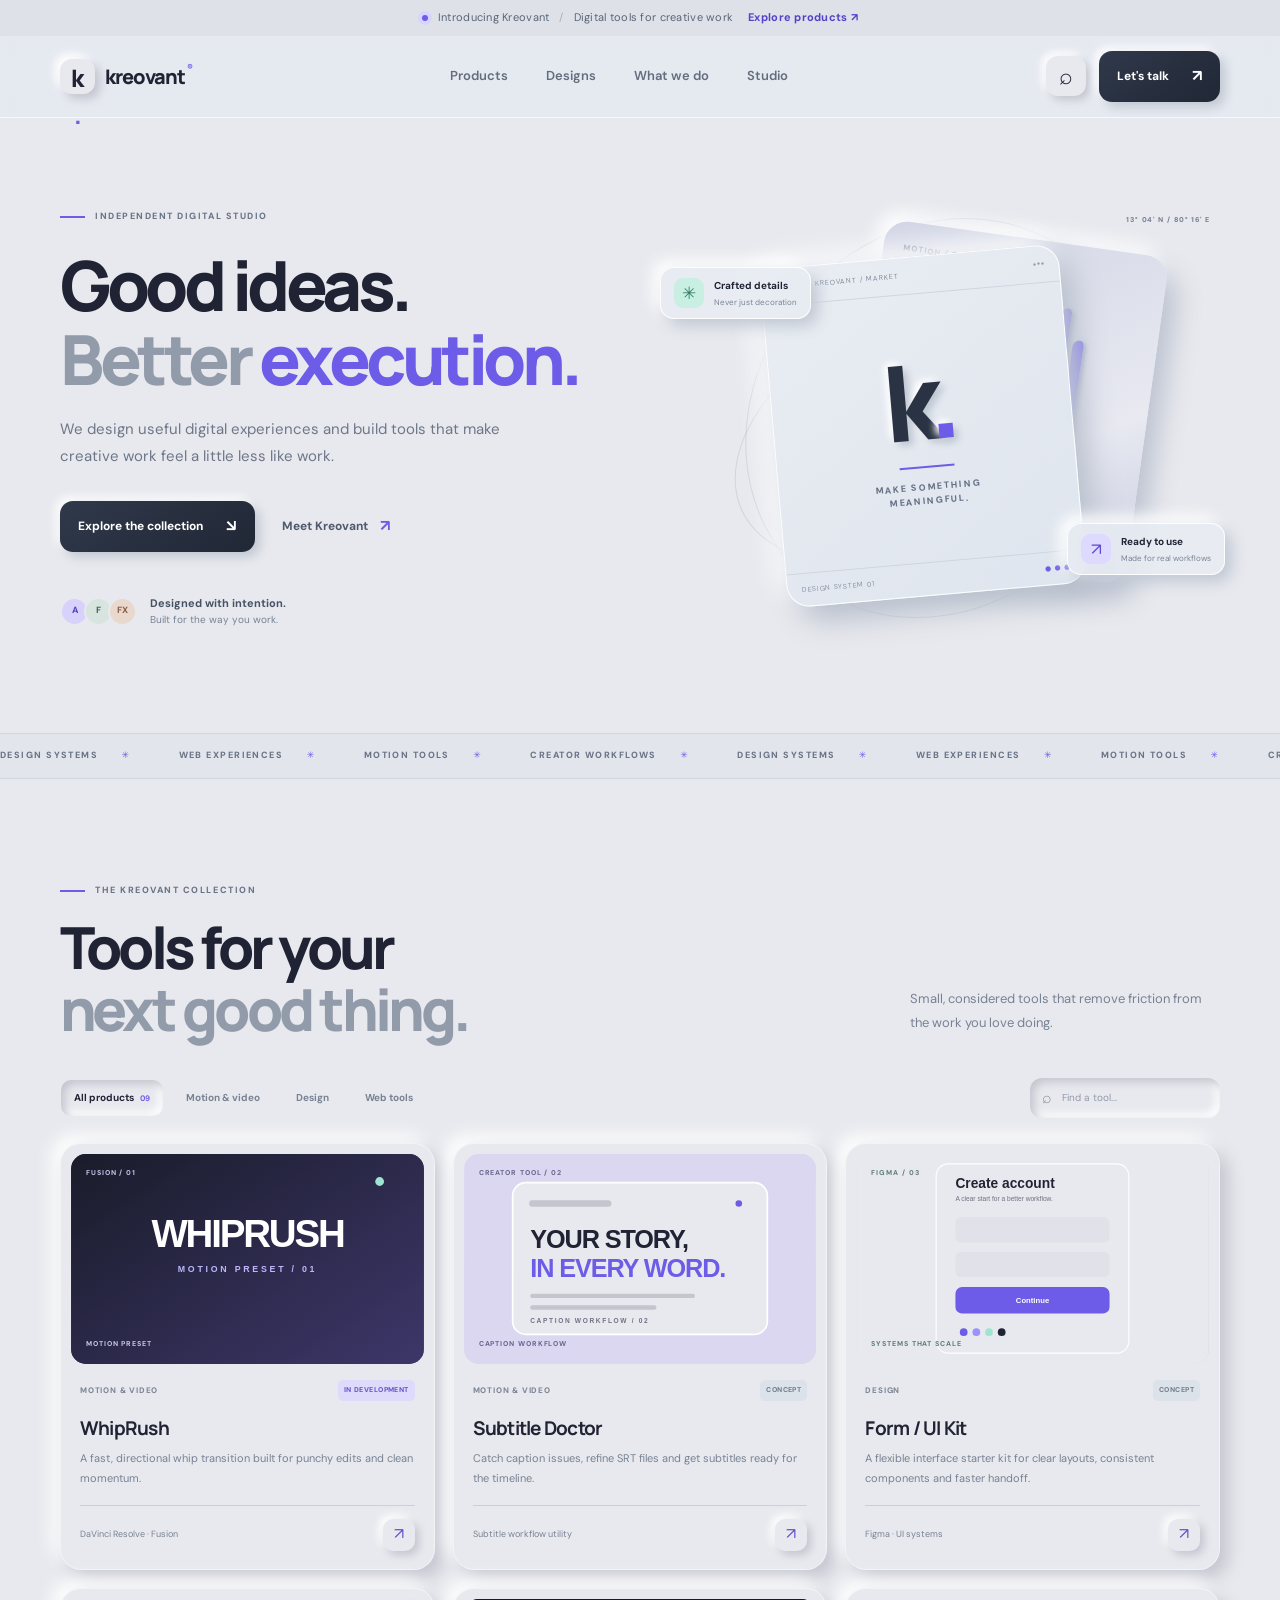
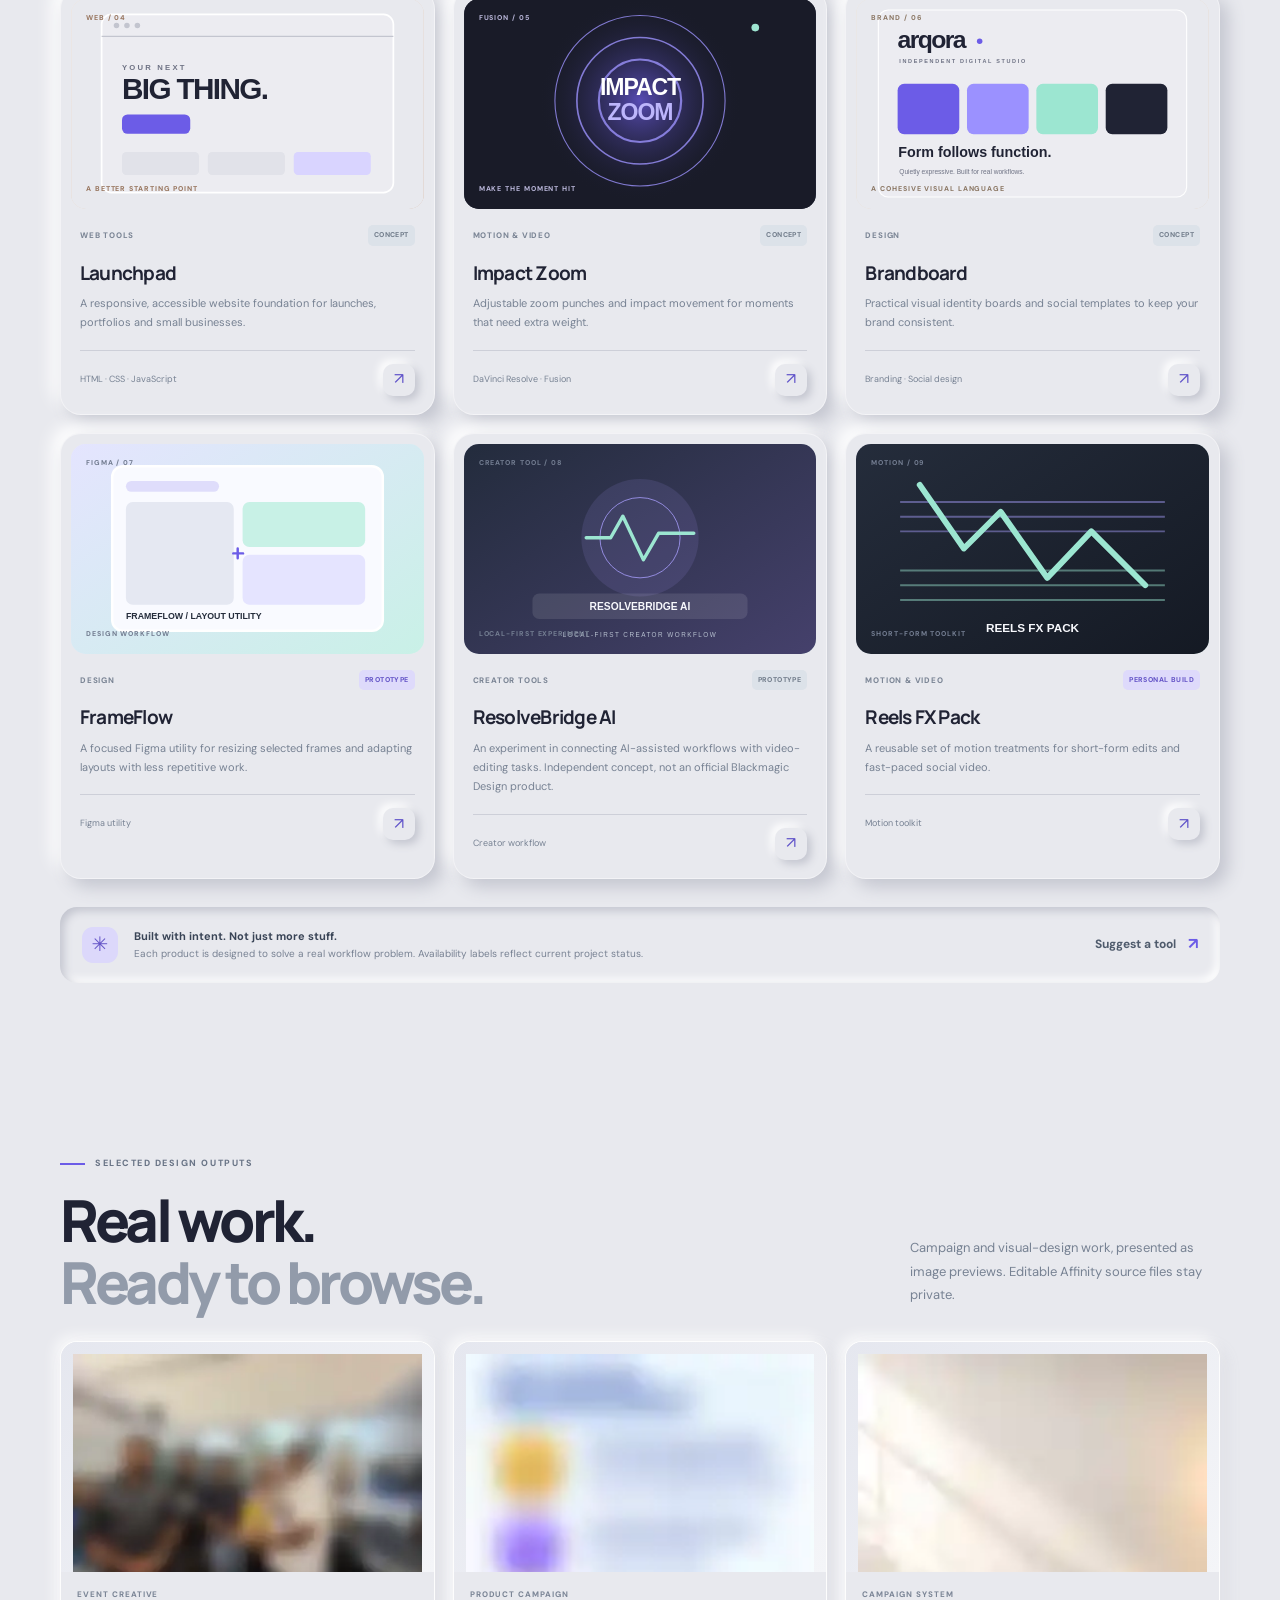
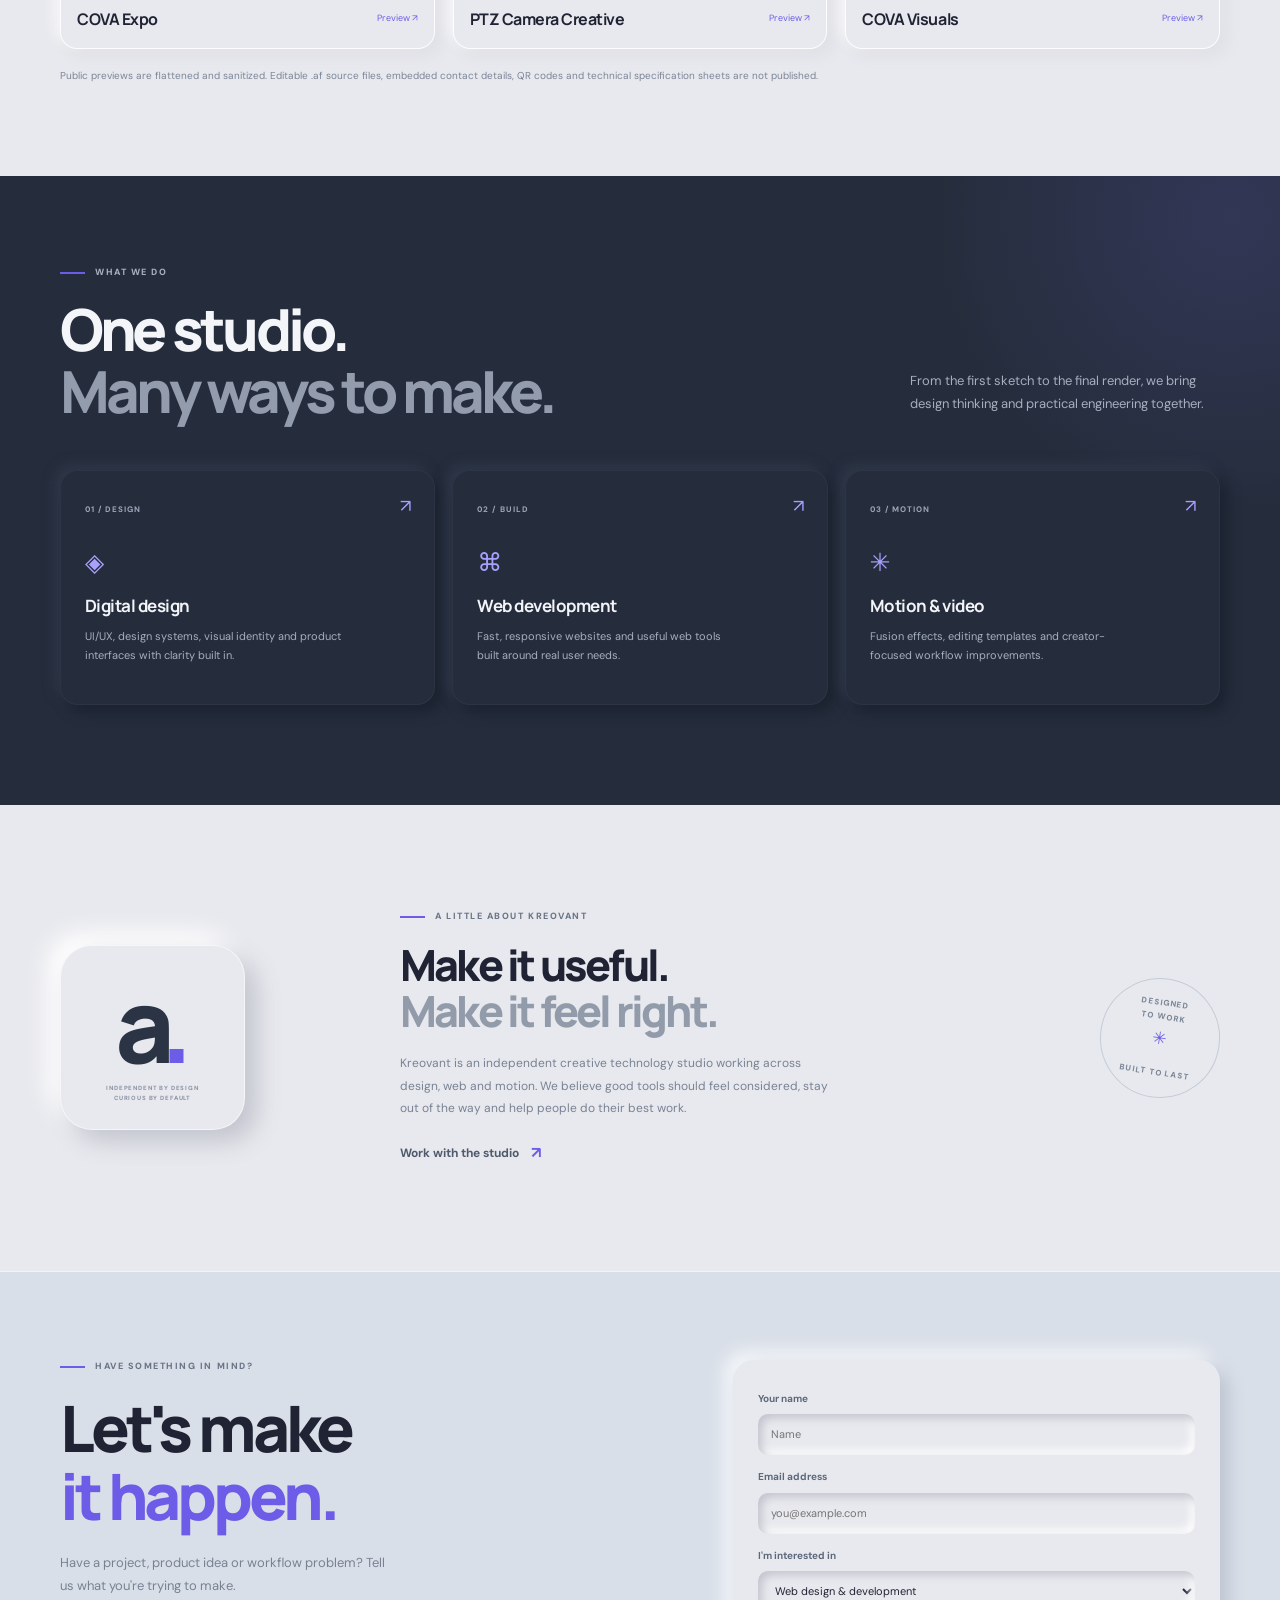
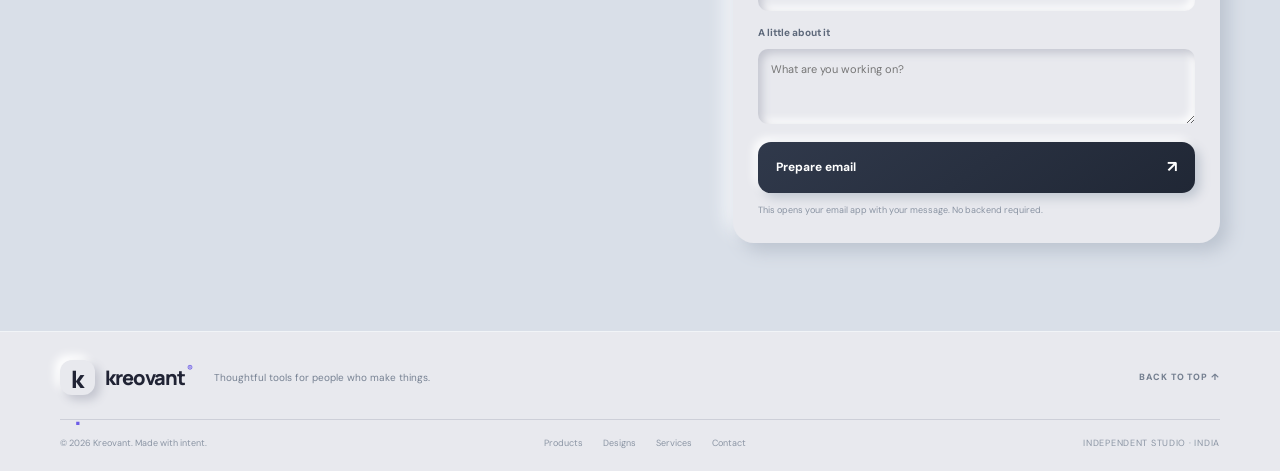
==== index.html @ e19a021f "Rebrand storefront as Kreovant" ====
<!doctype html>
<html lang="en-IN">
<head>
<meta charset="utf-8"><meta name="viewport" content="width=device-width, initial-scale=1, viewport-fit=cover">
<title>Kreovant | Digital products for creative work</title>
<meta name="description" content="Thoughtful digital products for creators and teams. Discover DaVinci Resolve effects, motion templates, UI kits and web tools from Kreovant.">
<meta name="theme-color" content="#e8e9ee">
<meta property="og:title" content="Kreovant | Digital products for creative work">
<meta property="og:description" content="Tools for better workflows. Effects, interfaces and digital experiences.">
<meta name="author" content="Kreovant">
<meta name="application-name" content="Kreovant">
<meta name="keywords" content="Kreovant, digital studio, UI design, Figma, web development, DaVinci Resolve, Fusion effects, motion design, digital products">
<meta name="robots" content="index,follow,max-image-preview:large">
<meta name="color-scheme" content="light">
<meta property="og:type" content="website">
<meta property="og:site_name" content="Kreovant">
<meta property="og:locale" content="en_IN">
<meta property="og:image" content="assets/brand/arqora-social-card.svg">
<meta property="og:image:alt" content="Kreovant, independent design and digital tools">
<meta name="twitter:card" content="summary_large_image">
<meta name="twitter:title" content="Kreovant | Digital products for creative work">
<meta name="twitter:description" content="UI systems, web experiences and motion tools built for creative workflows.">
<meta name="twitter:image" content="assets/brand/arqora-social-card.svg">
<link rel="icon" type="image/svg+xml" href="assets/brand/arqora-mark.svg">
<link rel="apple-touch-icon" href="assets/brand/arqora-mark.svg">
<link rel="preconnect" href="https://fonts.googleapis.com">
<link rel="preconnect" href="https://fonts.gstatic.com" crossorigin>
<link href="https://fonts.googleapis.com/css2?family=DM+Sans:wght@400;500;600;700&family=Manrope:wght@400;500;600;700;800&display=swap" rel="stylesheet">
<link rel="stylesheet" href="css/style.css">
<link rel="stylesheet" href="assets/brand/tokens.css">
</head>
<body id="top">
<a class="skip-link" href="#main-content">Skip to content</a>
<div class="announcement"><span class="announcement-dot"></span> Introducing Kreovant <span class="announcement-sep">/</span> Digital tools for creative work <a href="#products">Explore products <span aria-hidden="true">↗</span></a></div>
<header class="site-header">
  <a class="brand" href="#" aria-label="Kreovant home"><span class="brand-mark">k<span>.</span></span><span class="brand-name">kreovant<span>®</span></span></a>
  <nav class="desktop-nav" id="primaryNav" aria-label="Main navigation"><a href="#products">Products</a><a href="#design-work">Designs</a><a href="#services">What we do</a><a href="#studio">Studio</a></nav>
  <div class="header-actions"><button class="icon-btn search-toggle" aria-label="Search products" id="searchToggle">⌕</button><a class="button button-dark header-cta" href="#contact">Let's talk <span>↗</span></a><button class="menu-toggle icon-btn" id="menuToggle" aria-label="Toggle navigation" aria-controls="primaryNav" aria-expanded="false">☰</button></div>
</header>
<main id="main-content" tabindex="-1">
<section class="hero wrap">
  <div class="hero-copy">
    <div class="eyebrow"><span class="eyebrow-line"></span> INDEPENDENT DIGITAL STUDIO</div>
    <h1>Good ideas.<br><span class="headline-muted">Better</span> <span class="headline-accent">execution.</span></h1>
    <p class="hero-description">We design useful digital experiences and build tools that make creative work feel a little less like work.</p>
    <div class="hero-actions"><a class="button button-dark" href="#products">Explore the collection <span>↘</span></a><a class="text-link" href="#studio">Meet Kreovant <span>↗</span></a></div>
    <div class="hero-proof"><div class="avatar-stack"><span>A</span><span>F</span><span>FX</span></div><p><strong>Designed with intention.</strong><br><span>Built for the way you work.</span></p></div>
  </div>
  <div class="hero-art" aria-label="Abstract Kreovant product showcase">
    <div class="art-orbit orbit-one"></div><div class="art-orbit orbit-two"></div>
    <div class="art-card art-card-back"><span class="mini-label">MOTION / 001</span><div class="art-wave"><i></i><i></i><i></i><i></i><i></i><i></i><i></i><i></i><i></i></div><span class="art-card-foot">MOVE WITH PURPOSE <b>↗</b></span></div>
    <div class="art-card art-card-front"><div class="art-top"><span class="app-dot"></span><span class="app-dot"></span><span class="app-dot"></span><span class="art-window-label">KREOVANT / MARKET</span><span class="art-window-menu">•••</span></div><div class="art-center"><div class="arqora-symbol">k<span>.</span></div><div class="art-center-line"></div><span>MAKE SOMETHING<br>MEANINGFUL.</span></div><div class="art-bottom"><span>DESIGN SYSTEM 01</span><span>● ● ●</span></div></div>
    <div class="floating-chip chip-one"><span class="chip-icon">✳</span><span><b>Crafted details</b><small>Never just decoration</small></span></div>
    <div class="floating-chip chip-two"><span class="chip-icon purple">↗</span><span><b>Ready to use</b><small>Made for real workflows</small></span></div>
    <span class="art-coordinate">13° 04' N / 80° 16' E</span>
  </div>
</section>
<section class="ticker" aria-label="Studio capabilities"><div class="ticker-track"><span>DESIGN SYSTEMS <b>✳</b></span><span>WEB EXPERIENCES <b>✳</b></span><span>MOTION TOOLS <b>✳</b></span><span>CREATOR WORKFLOWS <b>✳</b></span><span>DESIGN SYSTEMS <b>✳</b></span><span>WEB EXPERIENCES <b>✳</b></span><span>MOTION TOOLS <b>✳</b></span><span>CREATOR WORKFLOWS <b>✳</b></span></div></section>
<section class="section wrap" id="products">
  <div class="section-heading"><div><div class="eyebrow"><span class="eyebrow-line"></span> THE KREOVANT COLLECTION</div><h2>Tools for your<br><span class="headline-muted">next good thing.</span></h2></div><p>Small, considered tools that remove friction from the work you love doing.</p></div>
  <div class="product-toolbar"><div class="filter-list" role="group" aria-label="Filter products"><button class="filter-pill active" data-filter="all">All products <span>09</span></button><button class="filter-pill" data-filter="motion">Motion & video</button><button class="filter-pill" data-filter="design">Design</button><button class="filter-pill" data-filter="web">Web tools</button></div><label class="product-search"><span>⌕</span><input id="productSearch" type="search" placeholder="Find a tool..." aria-label="Search products"></label></div>
  <div class="product-grid" id="productGrid">
    <article class="product-card" data-category="motion" data-search="whiprush fusion davinci resolve transition motion"><div class="product-visual visual-whip"><img class="product-artwork" src="assets/products/whiprush.svg" alt="" loading="lazy" decoding="async"><span class="visual-tag">FUSION / 01</span><span class="visual-foot">MOTION PRESET</span></div><div class="product-info"><div class="product-meta"><span class="product-category">MOTION & VIDEO</span><span class="status status-soon">IN DEVELOPMENT</span></div><h3>WhipRush</h3><p>A fast, directional whip transition built for punchy edits and clean momentum.</p><div class="product-bottom"><span class="product-type">DaVinci Resolve · Fusion</span><a href="#contact" class="round-arrow" aria-label="Ask about WhipRush">↗</a></div></div></article>
    <article class="product-card" data-category="motion" data-search="subtitle doctor captions subtitle quality control srt"><div class="product-visual visual-subtitle"><img class="product-artwork" src="assets/products/subtitle-doctor.svg" alt="" loading="lazy" decoding="async"><span class="visual-tag">CREATOR TOOL / 02</span><span class="visual-foot">CAPTION WORKFLOW</span></div><div class="product-info"><div class="product-meta"><span class="product-category">MOTION & VIDEO</span><span class="status status-concept">CONCEPT</span></div><h3>Subtitle Doctor</h3><p>Catch caption issues, refine SRT files and get subtitles ready for the timeline.</p><div class="product-bottom"><span class="product-type">Subtitle workflow utility</span><a href="#contact" class="round-arrow" aria-label="Ask about Subtitle Doctor">↗</a></div></div></article>
    <article class="product-card" data-category="design" data-search="form ui kit figma design system components"><div class="product-visual visual-form"><img class="product-artwork" src="assets/products/form-ui-kit.svg" alt="" loading="lazy" decoding="async"><span class="visual-tag">FIGMA / 03</span><span class="visual-foot">SYSTEMS THAT SCALE</span></div><div class="product-info"><div class="product-meta"><span class="product-category">DESIGN</span><span class="status status-concept">CONCEPT</span></div><h3>Form / UI Kit</h3><p>A flexible interface starter kit for clear layouts, consistent components and faster handoff.</p><div class="product-bottom"><span class="product-type">Figma · UI systems</span><a href="#contact" class="round-arrow" aria-label="Ask about Form UI Kit">↗</a></div></div></article>
    <article class="product-card" data-category="web" data-search="launchpad web starter responsive website landing page"><div class="product-visual visual-web"><img class="product-artwork" src="assets/products/launchpad.svg" alt="" loading="lazy" decoding="async"><span class="visual-tag">WEB / 04</span><span class="visual-foot">A BETTER STARTING POINT</span></div><div class="product-info"><div class="product-meta"><span class="product-category">WEB TOOLS</span><span class="status status-concept">CONCEPT</span></div><h3>Launchpad</h3><p>A responsive, accessible website foundation for launches, portfolios and small businesses.</p><div class="product-bottom"><span class="product-type">HTML · CSS · JavaScript</span><a href="#contact" class="round-arrow" aria-label="Ask about Launchpad">↗</a></div></div></article>
    <article class="product-card" data-category="motion" data-search="impact zoom resolve fusion zoom blur motion graphics"><div class="product-visual visual-impact"><img class="product-artwork" src="assets/products/impact-zoom.svg" alt="" loading="lazy" decoding="async"><span class="visual-tag">FUSION / 05</span><span class="visual-foot">MAKE THE MOMENT HIT</span></div><div class="product-info"><div class="product-meta"><span class="product-category">MOTION & VIDEO</span><span class="status status-concept">CONCEPT</span></div><h3>Impact Zoom</h3><p>Adjustable zoom punches and impact movement for moments that need extra weight.</p><div class="product-bottom"><span class="product-type">DaVinci Resolve · Fusion</span><a href="#contact" class="round-arrow" aria-label="Ask about Impact Zoom">↗</a></div></div></article>
    <article class="product-card" data-category="design" data-search="brandboard branding social media templates graphic design"><div class="product-visual visual-brand"><img class="product-artwork" src="assets/products/brandboard.svg" alt="" loading="lazy" decoding="async"><span class="visual-tag">BRAND / 06</span><span class="visual-foot">A COHESIVE VISUAL LANGUAGE</span></div><div class="product-info"><div class="product-meta"><span class="product-category">DESIGN</span><span class="status status-concept">CONCEPT</span></div><h3>Brandboard</h3><p>Practical visual identity boards and social templates to keep your brand consistent.</p><div class="product-bottom"><span class="product-type">Branding · Social design</span><a href="#contact" class="round-arrow" aria-label="Ask about Brandboard">↗</a></div></div></article>
    <article class="product-card" data-category="design" data-search="frameflow figma frame resizing design workflow"><div class="product-visual visual-frameflow"><img class="product-artwork" src="assets/products/frameflow.svg" alt="" loading="lazy" decoding="async"><span class="visual-tag">FIGMA / 07</span><span class="visual-foot">DESIGN WORKFLOW</span></div><div class="product-info"><div class="product-meta"><span class="product-category">DESIGN</span><span class="status status-soon">PROTOTYPE</span></div><h3>FrameFlow</h3><p>A focused Figma utility for resizing selected frames and adapting layouts with less repetitive work.</p><div class="product-bottom"><span class="product-type">Figma utility</span><a href="#contact" class="round-arrow" aria-label="Ask about FrameFlow">↗</a></div></div></article>
    <article class="product-card" data-category="motion" data-search="resolvebridge ai local first davinci resolve creator workflow"><div class="product-visual visual-bridge"><img class="product-artwork" src="assets/products/resolvebridge-ai.svg" alt="" loading="lazy" decoding="async"><span class="visual-tag">CREATOR TOOL / 08</span><span class="visual-foot">LOCAL-FIRST EXPERIMENT</span></div><div class="product-info"><div class="product-meta"><span class="product-category">CREATOR TOOLS</span><span class="status status-concept">PROTOTYPE</span></div><h3>ResolveBridge AI</h3><p>An experiment in connecting AI-assisted workflows with video-editing tasks. Independent concept, not an official Blackmagic Design product.</p><div class="product-bottom"><span class="product-type">Creator workflow</span><a href="#contact" class="round-arrow" aria-label="Ask about ResolveBridge AI">↗</a></div></div></article>
    <article class="product-card" data-category="motion" data-search="reels fx pack short form motion treatments video effects"><div class="product-visual visual-reels"><img class="product-artwork" src="assets/products/reels-fx-pack.svg" alt="" loading="lazy" decoding="async"><span class="visual-tag">MOTION / 09</span><span class="visual-foot">SHORT-FORM TOOLKIT</span></div><div class="product-info"><div class="product-meta"><span class="product-category">MOTION & VIDEO</span><span class="status status-soon">PERSONAL BUILD</span></div><h3>Reels FX Pack</h3><p>A reusable set of motion treatments for short-form edits and fast-paced social video.</p><div class="product-bottom"><span class="product-type">Motion toolkit</span><a href="#contact" class="round-arrow" aria-label="Ask about Reels FX Pack">↗</a></div></div></article>
  </div>
  <div class="empty-state" id="emptyState" hidden><span>⌕</span><h3>No matching tools</h3><p>Try another search or choose a different category.</p><button class="button button-soft" id="resetFilters">Reset filters</button></div>
  <div class="collection-note"><span class="note-icon">✳</span><p><strong>Built with intent. Not just more stuff.</strong><br>Each product is designed to solve a real workflow problem. Availability labels reflect current project status.</p><a href="#contact" class="text-link">Suggest a tool <span>↗</span></a></div>
</section>
<section class="section design-market wrap" id="design-work">
  <div class="section-heading"><div><div class="eyebrow"><span class="eyebrow-line"></span> SELECTED DESIGN OUTPUTS</div><h2>Real work.<br><span class="headline-muted">Ready to browse.</span></h2></div><p>Campaign and visual-design work, presented as image previews. Editable Affinity source files stay private.</p></div>
  <div class="design-grid">
    <a class="design-card" href="assets/designs/cova-expo.webp" target="_blank" rel="noopener"><div class="design-image"><img src="assets/designs/cova-expo.webp" alt="Sanitized COVA Expo design preview" loading="lazy"></div><div class="design-meta"><span>EVENT CREATIVE</span><b>COVA Expo</b><small>Preview ↗</small></div></a>
    <a class="design-card" href="assets/designs/ptz-camera.webp" target="_blank" rel="noopener"><div class="design-image"><img src="assets/designs/ptz-camera.webp" alt="Sanitized PTZ camera campaign design preview" loading="lazy"></div><div class="design-meta"><span>PRODUCT CAMPAIGN</span><b>PTZ Camera Creative</b><small>Preview ↗</small></div></a>
    <a class="design-card" href="assets/designs/cova-campaign.webp" target="_blank" rel="noopener"><div class="design-image"><img src="assets/designs/cova-campaign.webp" alt="Sanitized COVA campaign design preview" loading="lazy"></div><div class="design-meta"><span>CAMPAIGN SYSTEM</span><b>COVA Visuals</b><small>Preview ↗</small></div></a>
  </div>
  <p class="privacy-note">Public previews are flattened and sanitized. Editable .af source files, embedded contact details, QR codes and technical specification sheets are not published.</p>
</section>
<section class="services-band" id="services"><div class="wrap services-inner"><div class="section-heading light-heading"><div><div class="eyebrow"><span class="eyebrow-line"></span> WHAT WE DO</div><h2>One studio.<br><span>Many ways to make.</span></h2></div><p>From the first sketch to the final render, we bring design thinking and practical engineering together.</p></div><div class="service-grid"><article class="service-card"><span class="service-number">01 / DESIGN</span><div class="service-icon">◈</div><h3>Digital design</h3><p>UI/UX, design systems, visual identity and product interfaces with clarity built in.</p><span class="service-arrow">↗</span></article><article class="service-card"><span class="service-number">02 / BUILD</span><div class="service-icon">⌘</div><h3>Web development</h3><p>Fast, responsive websites and useful web tools built around real user needs.</p><span class="service-arrow">↗</span></article><article class="service-card"><span class="service-number">03 / MOTION</span><div class="service-icon">✳</div><h3>Motion & video</h3><p>Fusion effects, editing templates and creator-focused workflow improvements.</p><span class="service-arrow">↗</span></article></div></div></section>
<section class="studio-section wrap" id="studio"><div class="studio-mark"><span>a<span>.</span></span><div class="studio-mark-caption">INDEPENDENT BY DESIGN<br>CURIOUS BY DEFAULT</div></div><div class="studio-copy"><div class="eyebrow"><span class="eyebrow-line"></span> A LITTLE ABOUT KREOVANT</div><h2>Make it useful.<br><span class="headline-muted">Make it feel right.</span></h2><p>Kreovant is an independent creative technology studio working across design, web and motion. We believe good tools should feel considered, stay out of the way and help people do their best work.</p><a class="text-link" href="#contact">Work with the studio <span>↗</span></a></div><div class="studio-stamp">DESIGNED<br>TO WORK <span>✳</span><br>BUILT TO LAST</div></section>
<section class="contact-section" id="contact"><div class="wrap contact-inner"><div><div class="eyebrow"><span class="eyebrow-line"></span> HAVE SOMETHING IN MIND?</div><h2>Let's make<br><span>it happen.</span></h2><p>Have a project, product idea or workflow problem? Tell us what you're trying to make.</p></div><form class="contact-form" id="contactForm"><label for="contactName">Your name</label><input id="contactName" name="name" required placeholder="Name"><label for="contactEmail">Email address</label><input id="contactEmail" name="email" type="email" required placeholder="you@example.com"><label for="contactType">I'm interested in</label><select id="contactType" name="interest"><option>Web design & development</option><option>Figma / UI design</option><option>DaVinci Resolve effects</option><option>Digital products</option><option>Something else</option></select><label for="contactMessage">A little about it</label><textarea id="contactMessage" name="message" rows="3" placeholder="What are you working on?"></textarea><button class="button button-dark form-submit" type="submit">Prepare email <span>↗</span></button><p class="form-note" id="formNote">This opens your email app with your message. No backend required.</p></form></div></section>
</main>
<footer class="site-footer"><div class="wrap footer-top"><a class="brand" href="#"><span class="brand-mark">k<span>.</span></span><span class="brand-name">kreovant<span>®</span></span></a><p>Thoughtful tools for people who make things.</p><a href="#top" class="back-top">BACK TO TOP ↑</a></div><div class="wrap footer-bottom"><span>© <span id="year"></span> Kreovant. Made with intent.</span><div><a href="#products">Products</a><a href="#design-work">Designs</a><a href="#services">Services</a><a href="#contact">Contact</a></div><span class="footer-location">INDEPENDENT STUDIO · INDIA</span></div></footer>
<div class="search-overlay" id="searchOverlay" role="dialog" aria-modal="true" aria-labelledby="overlaySearchTitle" hidden><div class="search-panel"><button id="closeSearch" class="icon-btn close-search" aria-label="Close search">×</button><label id="overlaySearchTitle" for="overlaySearch">Find something good</label><input id="overlaySearch" type="search" placeholder="Try “Fusion”, “Figma” or “web”"><p>Search the collection to find your next tool.</p><div id="searchResults" aria-live="polite" aria-atomic="true"></div></div></div>
<script src="js/main.js"></script>
</body></html>
---- css/style.css ----
:root{--bg:#e8e9ee;--shadow-dark:#c3c5cf;--shadow-light:#fff;--ink:#202334;--muted:#6e7284;--accent:#6c5ce7;--accent-2:#9b91ff;--accent-mint:#9ce6d1;--line:rgba(111,116,139,.22);--dark:#191b29;--radius:24px}*{box-sizing:border-box}html{scroll-behavior:smooth;scroll-padding-top:90px}body{margin:0;background:var(--bg);color:var(--ink);font-family:'DM Sans',system-ui,sans-serif;line-height:1.55}a{color:inherit;text-decoration:none}button,input,select,textarea{font:inherit}button,a{-webkit-tap-highlight-color:transparent}button{color:inherit}.wrap{width:min(1160px,calc(100% - 48px));margin-inline:auto}.announcement{min-height:36px;padding:7px 24px;display:flex;align-items:center;justify-content:center;gap:10px;background:#dfe1e8;color:#596577;font-size:11px;letter-spacing:.025em}.announcement-dot{width:6px;height:6px;border-radius:50%;background:#6c5ce7;box-shadow:0 0 0 4px #d9d4ff}.announcement-sep{opacity:.4}.announcement a{font-weight:700;color:#5142c9;margin-left:5px}.site-header{height:82px;padding:0 max(24px,calc((100% - 1160px)/2));display:flex;align-items:center;justify-content:space-between;gap:24px;position:sticky;top:0;z-index:20;background:rgba(228,233,240,.84);backdrop-filter:blur(18px);border-bottom:1px solid rgba(255,255,255,.65)}.brand{display:inline-flex;align-items:center;gap:10px;flex-shrink:0}.brand-mark{width:35px;height:35px;display:grid;place-items:center;background:var(--bg);border-radius:12px;box-shadow:5px 5px 10px var(--shadow-dark),-5px -5px 10px var(--shadow-light);font-family:Manrope,sans-serif;font-size:24px;font-weight:800;letter-spacing:-3px;padding-right:3px}.brand-mark span,.brand-name span{color:var(--accent)}.brand-name{font-family:Manrope,sans-serif;font-weight:800;font-size:20px;letter-spacing:-1px}.brand-name span{font-size:9px;vertical-align:top;margin-left:2px}.desktop-nav{display:flex;align-items:center;gap:38px;margin-left:auto;margin-right:auto}.desktop-nav a{font-size:13px;font-weight:600;color:#626d7d;transition:color .2s}.desktop-nav a:hover{color:var(--accent)}.header-actions{display:flex;align-items:center;gap:13px}.button{display:inline-flex;align-items:center;justify-content:center;gap:23px;border:0;border-radius:13px;padding:13px 18px;font-size:12px;font-weight:700;cursor:pointer;transition:transform .2s,box-shadow .2s}.button:hover{transform:translateY(-2px)}.button span{font-size:16px}.button-dark{background:linear-gradient(145deg,#30394b,#202735);color:#fff;box-shadow:5px 5px 11px #c0c7d1,-4px -4px 10px #fff}.button-dark:hover{box-shadow:7px 7px 15px #b8c0cc,-5px -5px 12px #fff}.button-soft{background:var(--bg);box-shadow:5px 5px 10px var(--shadow-dark),-5px -5px 10px var(--shadow-light)}.icon-btn{border:0;background:var(--bg);border-radius:12px;width:40px;height:40px;display:grid;place-items:center;box-shadow:4px 4px 8px var(--shadow-dark),-4px -4px 8px var(--shadow-light);cursor:pointer;font-size:23px}.menu-toggle{display:none}.hero{min-height:615px;display:grid;grid-template-columns:1fr 1fr;align-items:center;gap:44px;padding-top:50px;padding-bottom:66px}.hero-copy{padding:12px 0 10px}.eyebrow{display:flex;align-items:center;gap:10px;color:#697486;font-size:9px;font-weight:800;letter-spacing:.17em}.eyebrow-line{width:25px;height:2px;background:var(--accent);display:inline-block}.hero h1,.section-heading h2,.studio-copy h2,.contact-inner h2{font-family:Manrope,sans-serif;font-size:clamp(45px,5.4vw,72px);line-height:1.07;letter-spacing:-.065em;font-weight:800;margin:24px 0 20px}.headline-muted{color:#929baa}.headline-accent{color:var(--accent)}.hero-description{font-size:15px;line-height:1.85;color:#6d7788;max-width:440px}.hero-actions{display:flex;align-items:center;gap:27px;margin-top:30px}.text-link{font-size:12px;font-weight:700;color:#4f5b6c;display:inline-flex;gap:12px;align-items:center}.text-link span{font-size:16px;color:var(--accent)}.hero-proof{display:flex;align-items:center;gap:13px;margin-top:43px}.avatar-stack{display:flex;padding-left:5px}.avatar-stack span{width:29px;height:29px;border-radius:50%;border:2px solid var(--bg);margin-left:-5px;display:grid;place-items:center;background:#d7d1fb;color:#5144ba;font-size:9px;font-weight:800}.avatar-stack span:nth-child(2){background:#d7e4df;color:#45665b}.avatar-stack span:nth-child(3){background:#e9d8cd;color:#8a5e48}.hero-proof p{font-size:10px;line-height:1.55;color:#778293;margin:0}.hero-proof strong{font-size:11px;color:#465164}.hero-art{height:465px;position:relative;display:grid;place-items:center;isolation:isolate}.hero-art:before{content:"";position:absolute;width:360px;height:360px;border-radius:50%;background:radial-gradient(circle,rgba(128,115,238,.19),rgba(128,115,238,0) 70%);z-index:-2}.art-orbit{position:absolute;border:1px solid rgba(125,135,161,.22);border-radius:50%;transform:rotate(-25deg)}.orbit-one{width:440px;height:250px}.orbit-two{width:370px;height:420px;transform:rotate(40deg)}.art-card{position:absolute;width:300px;height:340px;border-radius:23px;overflow:hidden}.art-card-back{width:285px;height:330px;transform:translate(64px,-16px) rotate(8deg);background:linear-gradient(150deg,#d1d5e5,#e8e9f1 65%,#c7cde0);box-shadow:12px 16px 28px #b9c0ce,-8px -8px 18px #fff;padding:20px;display:flex;flex-direction:column;justify-content:space-between}.mini-label,.art-card-foot,.art-coordinate,.visual-tag,.visual-foot{font-size:8px;font-weight:800;letter-spacing:.13em;color:#737d91}.art-wave{height:170px;display:flex;align-items:center;justify-content:center;gap:5px;transform:skewY(-13deg)}.art-wave i{width:11px;border-radius:10px;background:linear-gradient(180deg,#8b7df2,#b8b3f8);height:42%;box-shadow:2px 2px 5px #a4a8c2}.art-wave i:nth-child(2n){height:80%}.art-wave i:nth-child(3n){height:60%}.art-wave i:nth-child(4n){height:100%}.art-card-foot{display:flex;justify-content:space-between}.art-card-foot b{font-size:14px;color:var(--accent)}.art-card-front{background:linear-gradient(145deg,#e9edf3,#dfe5ee);border:1px solid rgba(255,255,255,.9);box-shadow:12px 15px 30px #b6becb,-10px -10px 24px #fff;transform:translate(-18px,8px) rotate(-5deg);display:flex;flex-direction:column}.art-top{height:37px;border-bottom:1px solid #cfd6e1;display:flex;align-items:center;padding:0 14px;gap:5px}.app-dot{width:5px;height:5px;border-radius:50%;background:#a9b1c0}.art-window-label{font-size:7px;letter-spacing:.12em;margin-left:10px;color:#818b9b}.art-window-menu{margin-left:auto;font-size:10px;color:#929bad}.art-center{flex:1;display:flex;flex-direction:column;align-items:center;justify-content:center;gap:13px;text-align:center;font-size:9px;letter-spacing:.19em;font-weight:800;color:#667186}.arqora-symbol{font-family:Manrope,sans-serif;font-size:105px;line-height:1;letter-spacing:-15px;padding-right:12px;font-weight:800;color:#2a3344;text-shadow:4px 4px 7px #c0c7d2,-4px -4px 7px #fff}.arqora-symbol span{color:var(--accent)}.art-center-line{width:55px;height:2px;background:var(--accent)}.art-bottom{height:33px;border-top:1px solid #cfd6e1;padding:0 14px;display:flex;align-items:center;justify-content:space-between;font-size:7px;letter-spacing:.1em;color:#8a93a3}.art-bottom span:last-child{color:var(--accent)}.floating-chip{position:absolute;z-index:3;display:flex;align-items:center;gap:10px;background:rgba(231,236,243,.88);border:1px solid rgba(255,255,255,.9);border-radius:14px;padding:10px 13px;box-shadow:7px 7px 15px #c0c8d3,-7px -7px 15px #fff;backdrop-filter:blur(10px)}.chip-one{top:82px;left:-2px}.chip-two{bottom:75px;right:-5px}.chip-icon{width:30px;height:30px;display:grid;place-items:center;background:#c9efe3;color:#317c67;border-radius:9px;font-size:17px}.chip-icon.purple{background:#dedaff;color:#5c4bd0}.floating-chip b,.floating-chip small{display:block}.floating-chip b{font-size:10px}.floating-chip small{font-size:8px;color:#7a8494;margin-top:2px}.art-coordinate{position:absolute;right:10px;top:30px;font-size:7px}.ticker{overflow:hidden;border-block:1px solid rgba(137,150,170,.2);padding:15px 0;background:rgba(218,224,233,.45)}.ticker-track{display:flex;align-items:center;justify-content:space-around;gap:48px;width:max-content;min-width:100%;animation:ticker 34s linear infinite}.ticker-track span{font-size:9px;font-weight:800;letter-spacing:.16em;color:#697486;white-space:nowrap}.ticker-track b{color:var(--accent);margin-left:20px}@keyframes ticker{to{transform:translateX(-25%)}}.section{padding-top:105px;padding-bottom:100px}.section-heading{display:flex;align-items:end;justify-content:space-between;gap:40px;margin-bottom:38px}.section-heading h2,.studio-copy h2{font-size:clamp(40px,4.6vw,58px);margin:18px 0 0}.section-heading>p{max-width:310px;font-size:13px;line-height:1.8;color:#778293;margin:0 0 6px}.product-toolbar{display:flex;justify-content:space-between;align-items:center;gap:20px;margin-bottom:25px}.filter-list{display:flex;gap:8px;flex-wrap:wrap}.filter-pill{border:1px solid transparent;background:transparent;border-radius:11px;padding:10px 13px;font-size:10px;font-weight:700;color:#788293;cursor:pointer;transition:all .2s}.filter-pill:hover{color:var(--ink)}.filter-pill.active{background:var(--bg);color:var(--ink);box-shadow:inset 4px 4px 8px var(--shadow-dark),inset -4px -4px 8px var(--shadow-light)}.filter-pill span{font-size:8px;margin-left:4px;color:var(--accent)}.product-search{height:40px;width:190px;flex-shrink:0;display:flex;align-items:center;gap:8px;padding:0 12px;border-radius:12px;background:var(--bg);box-shadow:inset 4px 4px 8px var(--shadow-dark),inset -4px -4px 8px var(--shadow-light);color:#8a94a3}.product-search input{border:0;outline:0;background:transparent;width:100%;min-width:0;font-size:10px;color:var(--ink)}.product-search input::placeholder{color:#919aaa}.product-grid{display:grid;grid-template-columns:repeat(3,minmax(0,1fr));gap:22px}.product-card{min-width:0;border-radius:21px;padding:10px;background:var(--bg);box-shadow:8px 8px 17px var(--shadow-dark),-8px -8px 17px var(--shadow-light);border:1px solid rgba(255,255,255,.45);transition:transform .25s,box-shadow .25s}.product-card:hover{transform:translateY(-5px);box-shadow:12px 14px 24px #b8c1ce,-9px -9px 20px #fff}.product-visual{height:220px;border-radius:15px;position:relative;overflow:hidden;display:flex;align-items:center;justify-content:center}.visual-tag{position:absolute;left:15px;top:14px;font-size:7px;z-index:2}.visual-foot{position:absolute;bottom:14px;left:15px;font-size:7px;z-index:2}.visual-whip{background:linear-gradient(140deg,#23283a,#353a57 55%,#514a86);color:#fff}.visual-whip:before{content:"";position:absolute;width:260px;height:160px;left:5px;top:45px;background:radial-gradient(ellipse,rgba(130,119,245,.45),transparent 68%);transform:rotate(-25deg)}.visual-whip .visual-tag,.visual-whip .visual-foot{color:#c4c5e8}.whip-lines{position:absolute;inset:0;display:flex;flex-direction:column;justify-content:center;gap:11px;transform:rotate(-20deg) translateY(-4px)}.whip-lines i{height:2px;background:linear-gradient(90deg,transparent,#9e95ff 45%,#f3f1ff 58%,transparent);width:115%;margin-left:-20%;opacity:.7}.whip-lines i:nth-child(2n){width:75%;margin-left:20%;opacity:.45}.visual-title{z-index:1;font-family:Manrope,sans-serif;font-size:37px;line-height:.95;letter-spacing:-.07em;font-weight:800;text-align:center;text-shadow:0 3px 25px #17172b}.visual-title span{display:block;color:#b5aaff}.visual-subtitle{background:linear-gradient(140deg,#e7dff7,#d4d8f2 55%,#b6c6e2)}.visual-subtitle:before{content:"";position:absolute;width:240px;height:240px;border-radius:50%;background:rgba(255,255,255,.35);filter:blur(1px);right:-70px;top:20px}.visual-subtitle .visual-tag,.visual-subtitle .visual-foot{color:#67668e}.caption-window{position:relative;z-index:1;padding:22px 23px 18px;background:rgba(242,244,255,.55);border:1px solid rgba(255,255,255,.85);border-radius:12px;box-shadow:8px 10px 25px rgba(101,105,153,.18);transform:rotate(-4deg)}.caption-small{display:block;font-size:9px;font-weight:800;letter-spacing:.15em;color:#6d6b94}.caption-large{display:block;margin-top:8px;font-family:Manrope,sans-serif;font-size:26px;line-height:1.04;font-weight:800;letter-spacing:-.05em;color:#34394f}.caption-large em{font-style:normal;color:#6b5bda}.caption-bar{display:block;width:42px;height:3px;background:#6b5bda;margin-top:14px}.visual-form{background:linear-gradient(135deg,#d7e9e0,#dfe8e7 50%,#c9d8d6)}.visual-form .visual-tag,.visual-form .visual-foot{color:#607e75}.ui-sheet{width:165px;min-height:156px;background:#e6eee9;border:1px solid rgba(255,255,255,.9);border-radius:10px;padding:13px;box-shadow:8px 10px 20px rgba(64,100,84,.15);transform:rotate(3deg)}.ui-sheet-head{display:flex;justify-content:space-between;font-size:8px;font-weight:800;color:#45695c;margin-bottom:14px}.ui-line{height:5px;width:70%;border-radius:4px;background:#c4d8ce;margin-top:6px}.ui-line.long{width:90%;background:#9fbfb0}.ui-input{height:23px;border:1px solid #bdd2c6;border-radius:5px;margin-top:12px}.ui-button{display:flex;justify-content:space-between;align-items:center;padding:6px 8px;background:#536f62;color:#fff;border-radius:5px;font-size:7px;margin-top:7px}.ui-colors{display:flex;gap:5px;margin-top:11px}.ui-colors i{width:17px;height:10px;border-radius:3px;background:#536f62}.ui-colors i:nth-child(2){background:#8eaa9c}.ui-colors i:nth-child(3){background:#c1d3c8}.ui-colors i:nth-child(4){background:#e8eee8}.visual-web{background:linear-gradient(145deg,#f3e3d3,#e8d6c7 52%,#d8bca8)}.visual-web .visual-tag,.visual-web .visual-foot{color:#98765f}.browser-window{width:230px;background:#f8f4ef;border-radius:9px;overflow:hidden;box-shadow:8px 12px 25px rgba(123,89,63,.2);transform:rotate(-3deg)}.browser-bar{height:20px;background:#e9ddd3;display:flex;align-items:center;gap:4px;padding:0 8px}.browser-bar i{width:4px;height:4px;border-radius:50%;background:#b89b85}.browser-bar span{margin-left:auto;font-size:6px;color:#a28d7c}.browser-content{padding:17px 16px 15px}.browser-content>span{font-size:7px;letter-spacing:.14em;color:#a48a76;font-weight:800}.browser-content>b{display:block;font-family:Manrope,sans-serif;font-size:25px;line-height:1.05;letter-spacing:-.06em;color:#39332e;margin-top:3px}.browser-cta{width:52px;height:12px;border-radius:3px;background:#9a7156;margin-top:12px}.browser-blocks{display:flex;gap:5px;margin-top:12px}.browser-blocks i{height:26px;flex:1;border-radius:3px;background:#dfc8b6}.browser-blocks i:nth-child(2){background:#e9dacf}.visual-impact{background:radial-gradient(ellipse at center,#45405f,#292d41 68%,#222736);color:#fff}.visual-impact .visual-tag,.visual-impact .visual-foot{color:#b8b5d8}.impact-ring{position:absolute;border:1px solid rgba(161,148,255,.65);border-radius:50%;width:185px;height:185px;transform:scaleX(1.4) rotate(-25deg)}.ring-b{width:230px;height:125px;transform:rotate(35deg);border-color:rgba(198,192,255,.35)}.impact-core{position:relative;z-index:1;text-align:center;font-family:Manrope,sans-serif;font-weight:800;font-size:23px;line-height:.96;letter-spacing:-.06em}.impact-core b{font-size:31px;color:#b2a7ff}.visual-brand{background:linear-gradient(135deg,#eee4d7,#e3d5c5)}.visual-brand .visual-tag,.visual-brand .visual-foot{color:#8b7764}.brandboard{width:180px;height:155px;position:relative;background:#f2e9dd;border:1px solid rgba(255,255,255,.85);border-radius:8px;box-shadow:8px 10px 20px rgba(115,91,68,.15);transform:rotate(4deg);padding:14px}.brandboard-mark{font-family:Manrope,sans-serif;font-size:41px;font-weight:800;letter-spacing:-7px;color:#28313c}.brandboard-mark span{color:#7663d9}.brandboard-word{position:absolute;top:19px;right:14px;font-size:8px;line-height:1.2;font-weight:800;letter-spacing:.1em}.brandboard-swatches{display:flex;gap:5px;margin-top:15px}.brandboard-swatches i{height:20px;flex:1;border-radius:3px;background:#29313e}.brandboard-swatches i:nth-child(2){background:#7663d9}.brandboard-swatches i:nth-child(3){background:#c7b6a3}.brandboard-swatches i:nth-child(4){background:#dfe5e9}.brandboard-note{display:block;font-size:6px;font-weight:800;letter-spacing:.1em;margin-top:11px;color:#827565}.product-info{padding:16px 9px 8px}.product-meta{display:flex;align-items:center;justify-content:space-between;gap:8px}.product-category{font-size:8px;font-weight:800;letter-spacing:.1em;color:#7b8595}.status{font-size:7px;letter-spacing:.06em;font-weight:800;border-radius:5px;padding:5px 6px;white-space:nowrap}.status-soon{color:#6555c7;background:#dedafb}.status-concept{color:#737e8c;background:#dce2e9}.product-info h3{font-family:Manrope,sans-serif;font-size:19px;letter-spacing:-.04em;margin:13px 0 6px}.product-info>p{min-height:58px;font-size:11px;line-height:1.75;color:#778293;margin:0}.product-bottom{border-top:1px solid var(--line);padding-top:13px;margin-top:17px;display:flex;align-items:center;justify-content:space-between;gap:10px}.product-type{font-size:9px;color:#778293}.round-arrow{width:32px;height:32px;flex-shrink:0;border-radius:10px;display:grid;place-items:center;background:var(--bg);box-shadow:4px 4px 8px var(--shadow-dark),-4px -4px 8px var(--shadow-light);font-size:16px;color:#5f52c9;transition:all .2s}.round-arrow:hover{background:#d9d4fa;transform:rotate(45deg)}.empty-state{text-align:center;padding:55px 15px}.empty-state>span{font-size:30px;color:var(--accent)}.empty-state h3{margin:10px 0 5px}.empty-state p{font-size:12px;color:var(--muted)}.collection-note{display:flex;align-items:center;gap:16px;margin-top:28px;padding:20px 22px;border-radius:17px;background:var(--bg);box-shadow:inset 4px 4px 8px var(--shadow-dark),inset -4px -4px 8px var(--shadow-light)}.note-icon{width:36px;height:36px;display:grid;place-items:center;border-radius:11px;background:#dcd8fb;color:#6555c7;font-size:20px;flex-shrink:0}.collection-note p{font-size:10px;line-height:1.65;color:#788293;margin:0;flex:1}.collection-note strong{font-size:11px;color:#394456}.collection-note .text-link{white-space:nowrap}.services-band{background:#252d3c;color:#f2f4f8;padding:90px 0 100px;position:relative;overflow:hidden}.services-band:before{content:"";position:absolute;width:600px;height:600px;border-radius:50%;right:-250px;top:-260px;background:radial-gradient(circle,rgba(124,109,236,.15),transparent 70%);pointer-events:none}.services-inner{position:relative}.light-heading .eyebrow{color:#a8b1c0}.light-heading h2{color:#f4f5f8}.light-heading h2 span{color:#929cad}.light-heading>p{color:#a5afbe}.service-grid{display:grid;grid-template-columns:repeat(3,1fr);gap:17px;margin-top:48px}.service-card{min-height:235px;position:relative;border-radius:18px;padding:24px;background:#252d3c;box-shadow:7px 7px 14px #1b222f,-5px -5px 12px #30394a;border:1px solid rgba(255,255,255,.035);transition:transform .2s}.service-card:hover{transform:translateY(-4px)}.service-number{font-size:8px;font-weight:800;letter-spacing:.13em;color:#9ba5b7}.service-icon{margin-top:24px;font-size:25px;color:#a99fff}.service-card h3{font-family:Manrope,sans-serif;font-size:17px;letter-spacing:-.03em;margin:11px 0 7px}.service-card p{font-size:11px;line-height:1.75;color:#a6afbd;max-width:260px;margin:0}.service-arrow{position:absolute;right:23px;top:22px;color:#a99fff;font-size:18px}.studio-section{padding-top:105px;padding-bottom:105px;display:grid;grid-template-columns:.7fr 1.3fr .55fr;align-items:center;gap:48px}.studio-mark{width:185px;height:185px;border-radius:32px;display:flex;flex-direction:column;align-items:center;justify-content:center;background:var(--bg);box-shadow:12px 12px 24px var(--shadow-dark),-12px -12px 24px var(--shadow-light);border:1px solid rgba(255,255,255,.6)}.studio-mark>span{font-family:Manrope,sans-serif;font-size:103px;line-height:1;font-weight:800;letter-spacing:-15px;padding-right:13px;color:#2b3444}.studio-mark>span span{color:var(--accent)}.studio-mark-caption{font-size:6px;letter-spacing:.14em;font-weight:800;line-height:1.7;text-align:center;color:#8a94a3;margin-top:8px}.studio-copy h2{font-size:43px}.studio-copy>p{font-size:12px;line-height:1.9;color:#788293;max-width:440px;margin:18px 0 20px}.studio-stamp{width:120px;height:120px;border:1px solid #c4ccd8;border-radius:50%;display:flex;flex-direction:column;align-items:center;justify-content:center;text-align:center;font-size:8px;font-weight:800;letter-spacing:.12em;line-height:1.7;color:#7a8595;transform:rotate(9deg);justify-self:end}.studio-stamp span{font-size:17px;color:var(--accent)}.contact-section{background:#d9dfe8;border-block:1px solid rgba(255,255,255,.65);padding:88px 0}.contact-inner{display:grid;grid-template-columns:1fr .85fr;gap:100px;align-items:start}.contact-inner h2{font-size:clamp(45px,5vw,65px);margin:20px 0}.contact-inner h2 span{color:var(--accent)}.contact-inner>div>p{font-size:13px;color:#788293;max-width:340px;line-height:1.8}.contact-form{padding:25px;border-radius:21px;background:var(--bg);box-shadow:8px 8px 17px #bbc3cf,-8px -8px 17px #f6f8fb;display:grid;gap:8px}.contact-form label{font-size:10px;font-weight:700;color:#5d687a;margin-top:6px}.contact-form input,.contact-form select,.contact-form textarea{width:100%;border:0;outline:0;resize:vertical;border-radius:10px;padding:12px 13px;background:var(--bg);box-shadow:inset 4px 4px 8px var(--shadow-dark),inset -4px -4px 8px var(--shadow-light);color:var(--ink);font-size:11px}.contact-form input:focus,.contact-form select:focus,.contact-form textarea:focus{box-shadow:inset 4px 4px 8px var(--shadow-dark),inset -4px -4px 8px var(--shadow-light),0 0 0 2px rgba(102,87,217,.3)}.form-submit{margin-top:10px;justify-content:space-between}.form-note{font-size:9px;color:#8993a2;margin:3px 0 0}.site-footer{padding:28px 0 20px}.footer-top{display:flex;align-items:center;gap:22px;padding-bottom:24px;border-bottom:1px solid var(--line)}.footer-top>p{font-size:10px;color:#778293;margin-right:auto}.back-top{font-size:9px;font-weight:800;letter-spacing:.1em;color:#747f90}.footer-bottom{display:flex;align-items:center;justify-content:space-between;gap:18px;padding-top:17px;color:#8b95a4;font-size:9px}.footer-bottom>div{display:flex;gap:20px}.footer-bottom a:hover{color:var(--accent)}.footer-location{letter-spacing:.08em}.search-overlay{position:fixed;inset:0;z-index:50;background:rgba(35,43,57,.35);backdrop-filter:blur(8px);display:grid;place-items:start center;padding:15vh 20px 20px}.search-overlay[hidden]{display:none}.search-panel{width:min(540px,100%);padding:30px;border-radius:22px;background:var(--bg);box-shadow:15px 15px 30px #9ca5b4,-10px -10px 28px #fff;position:relative}.close-search{position:absolute;right:18px;top:18px;font-size:24px}.search-panel>label{display:block;font-family:Manrope,sans-serif;font-size:24px;font-weight:800;letter-spacing:-.04em;margin-bottom:20px}.search-panel>input{width:100%;padding:14px;border:0;outline:0;border-radius:11px;background:var(--bg);box-shadow:inset 4px 4px 8px var(--shadow-dark),inset -4px -4px 8px var(--shadow-light)}.search-panel>p{font-size:10px;color:#7e8898}.search-result{display:flex;justify-content:space-between;align-items:center;padding:12px 3px;border-bottom:1px solid var(--line);font-size:12px}.search-result small{display:block;color:#7e8898;font-size:9px}.search-result span{color:var(--accent);font-size:18px}@media(max-width:900px){.hero{gap:15px;min-height:570px}.hero-art{transform:scale(.88);margin-inline:-20px}.product-grid{grid-template-columns:repeat(2,minmax(0,1fr))}.studio-section{grid-template-columns:.55fr 1.45fr;gap:32px}.studio-stamp{display:none}.contact-inner{gap:45px}.section-heading{gap:24px}}@media(max-width:640px){.wrap{width:calc(100% - 36px)}.announcement{font-size:9px;gap:7px;flex-wrap:wrap;padding:7px 12px}.site-header{height:68px;padding:0 18px}.brand-mark{width:31px;height:31px;font-size:21px}.brand-name{font-size:18px}.desktop-nav{display:none}.header-actions{gap:9px}.header-cta{padding:10px 12px;gap:10px;font-size:10px}.menu-toggle{display:grid}.hero{grid-template-columns:1fr;padding-top:55px;padding-bottom:45px;gap:10px}.hero h1{font-size:51px}.hero-description{font-size:13px}.hero-actions{gap:19px;flex-wrap:wrap}.hero-actions .button{font-size:10px;padding:12px 14px;gap:13px}.hero-art{height:400px;transform:scale(.82);margin:-8px -35px -10px}.chip-one{left:-4px}.chip-two{right:-4px}.section{padding-top:72px;padding-bottom:72px}.section-heading{display:block;margin-bottom:28px}.section-heading h2,.studio-copy h2{font-size:42px}.section-heading>p{margin-top:17px;font-size:12px}.product-toolbar{align-items:stretch;flex-direction:column}.filter-list{gap:4px}.filter-pill{font-size:9px;padding:9px 10px}.product-search{width:100%}.product-grid{grid-template-columns:1fr;gap:18px}.product-visual{height:235px}.product-info>p{min-height:0}.collection-note{align-items:flex-start;flex-wrap:wrap;padding:16px}.collection-note p{flex-basis:calc(100% - 54px)}.collection-note .text-link{margin-left:51px}.services-band{padding:72px 0}.service-grid{grid-template-columns:1fr;gap:13px;margin-top:30px}.service-card{min-height:190px;padding:21px}.service-icon{margin-top:17px}.studio-section{grid-template-columns:1fr;gap:30px;padding-top:70px;padding-bottom:70px}.studio-mark{width:130px;height:130px;border-radius:25px}.studio-mark>span{font-size:75px;letter-spacing:-12px}.studio-copy h2{font-size:39px}.contact-section{padding:70px 0}.contact-inner{grid-template-columns:1fr;gap:30px}.contact-inner h2{font-size:50px}.contact-form{padding:20px}.footer-top{flex-wrap:wrap;gap:12px}.footer-top>p{width:100%;order:3}.back-top{margin-left:auto}.footer-bottom{flex-wrap:wrap;line-height:1.8}.footer-bottom>div{order:3;width:100%}.footer-location{margin-left:auto}.search-panel{padding:24px}.ticker-track{gap:30px}}@media(prefers-reduced-motion:reduce){*,*:before,*:after{scroll-behavior:auto!important;animation-duration:.01ms!important;animation-iteration-count:1!important;transition-duration:.01ms!important}}
/* Keyboard accessibility */
.skip-link{position:fixed;top:10px;left:10px;z-index:1000;padding:12px 16px;border-radius:10px;background:var(--dark);color:#fff;transform:translateY(-160%);transition:transform .18s ease}
.skip-link:focus{transform:translateY(0)}
:focus-visible{outline:3px solid var(--accent);outline-offset:4px}
.search-overlay:focus{outline:none}
@media(prefers-reduced-motion:reduce){.skip-link{transition:none}}

/* Arqora product artwork masters */
.product-visual{isolation:isolate}
.product-artwork{position:absolute;inset:0;width:100%;height:100%;object-fit:cover;display:block;z-index:0}
.product-visual>.visual-tag,.product-visual>.visual-foot{z-index:2}
.visual-whip .product-artwork,.visual-impact .product-artwork{filter:saturate(.96)}
@media (prefers-reduced-motion:reduce){.product-artwork{scroll-behavior:auto}}


/* Marketplace expansion: creator tools + compact visual portfolio */
.product-grid{grid-template-columns:repeat(3,minmax(0,1fr));gap:18px}
.product-card{min-width:0}
.product-visual{height:210px}
.product-info>p{min-height:0}
.product-card[hidden]{display:none!important}
.visual-frameflow,.visual-bridge,.visual-reels{background:linear-gradient(135deg,#e8e6ff,#d8f3eb)}
.design-market{padding-top:74px;padding-bottom:82px}
.design-market .section-heading{margin-bottom:28px}
.design-grid{display:grid;grid-template-columns:repeat(3,minmax(0,1fr));gap:18px}
.design-card{display:block;min-width:0;border-radius:17px;overflow:hidden;background:var(--bg);border:1px solid rgba(255,255,255,.9);box-shadow:6px 6px 16px rgba(143,149,168,.11),-5px -5px 14px rgba(255,255,255,.75);transition:transform .2s ease,box-shadow .2s ease}
.design-card:hover{transform:translateY(-4px);box-shadow:9px 13px 24px rgba(95,91,138,.14)}
.design-image{height:230px;display:grid;place-items:center;background:linear-gradient(135deg,#e5e7ef,#f4f5f8);overflow:hidden}
.design-image img{width:100%;height:100%;object-fit:contain;padding:12px}
.design-meta{display:grid;grid-template-columns:1fr auto;gap:7px 10px;padding:16px}
.design-meta span{grid-column:1/-1;font-size:8px;font-weight:800;letter-spacing:.12em;color:#7b8596}
.design-meta b{font-family:Manrope,sans-serif;font-size:16px;letter-spacing:-.03em}
.design-meta small{align-self:center;font-size:9px;color:var(--accent)}
.privacy-note{font-size:10px;line-height:1.7;color:#7b8596;margin-top:18px}
@media(max-width:900px){.product-grid{grid-template-columns:repeat(2,minmax(0,1fr))}.design-grid{grid-template-columns:repeat(2,minmax(0,1fr))}}
@media(max-width:640px){.product-grid{grid-template-columns:1fr}.design-grid{grid-template-columns:1fr}.design-image{height:250px}.design-market{padding-top:58px;padding-bottom:62px}}
---- assets/brand/tokens.css ----
/* Arqora Studio — canonical brand tokens, v1.0 */
:root {
 color-scheme: light;
 --bg:#E8E9EE; --surface:#E8E9EE; --surface-raised:#ECECF1; --surface-sunken:#E1E2E9;
 --shadow-dark:#C3C5CF; --shadow-light:#FFFFFF; --ink:#202334; --ink-soft:#35394D;
 --muted:#6E7284; --muted-soft:#9296A7; --accent:#6C5CE7; --accent-2:#9B91FF;
 --accent-mint:#9CE6D1; --line:rgba(111,116,139,.22); --dark:#191B29; --radius:24px;
}
::selection{background:#D9D4FF;color:#202334}
:focus-visible{outline:3px solid #6C5CE7;outline-offset:4px}
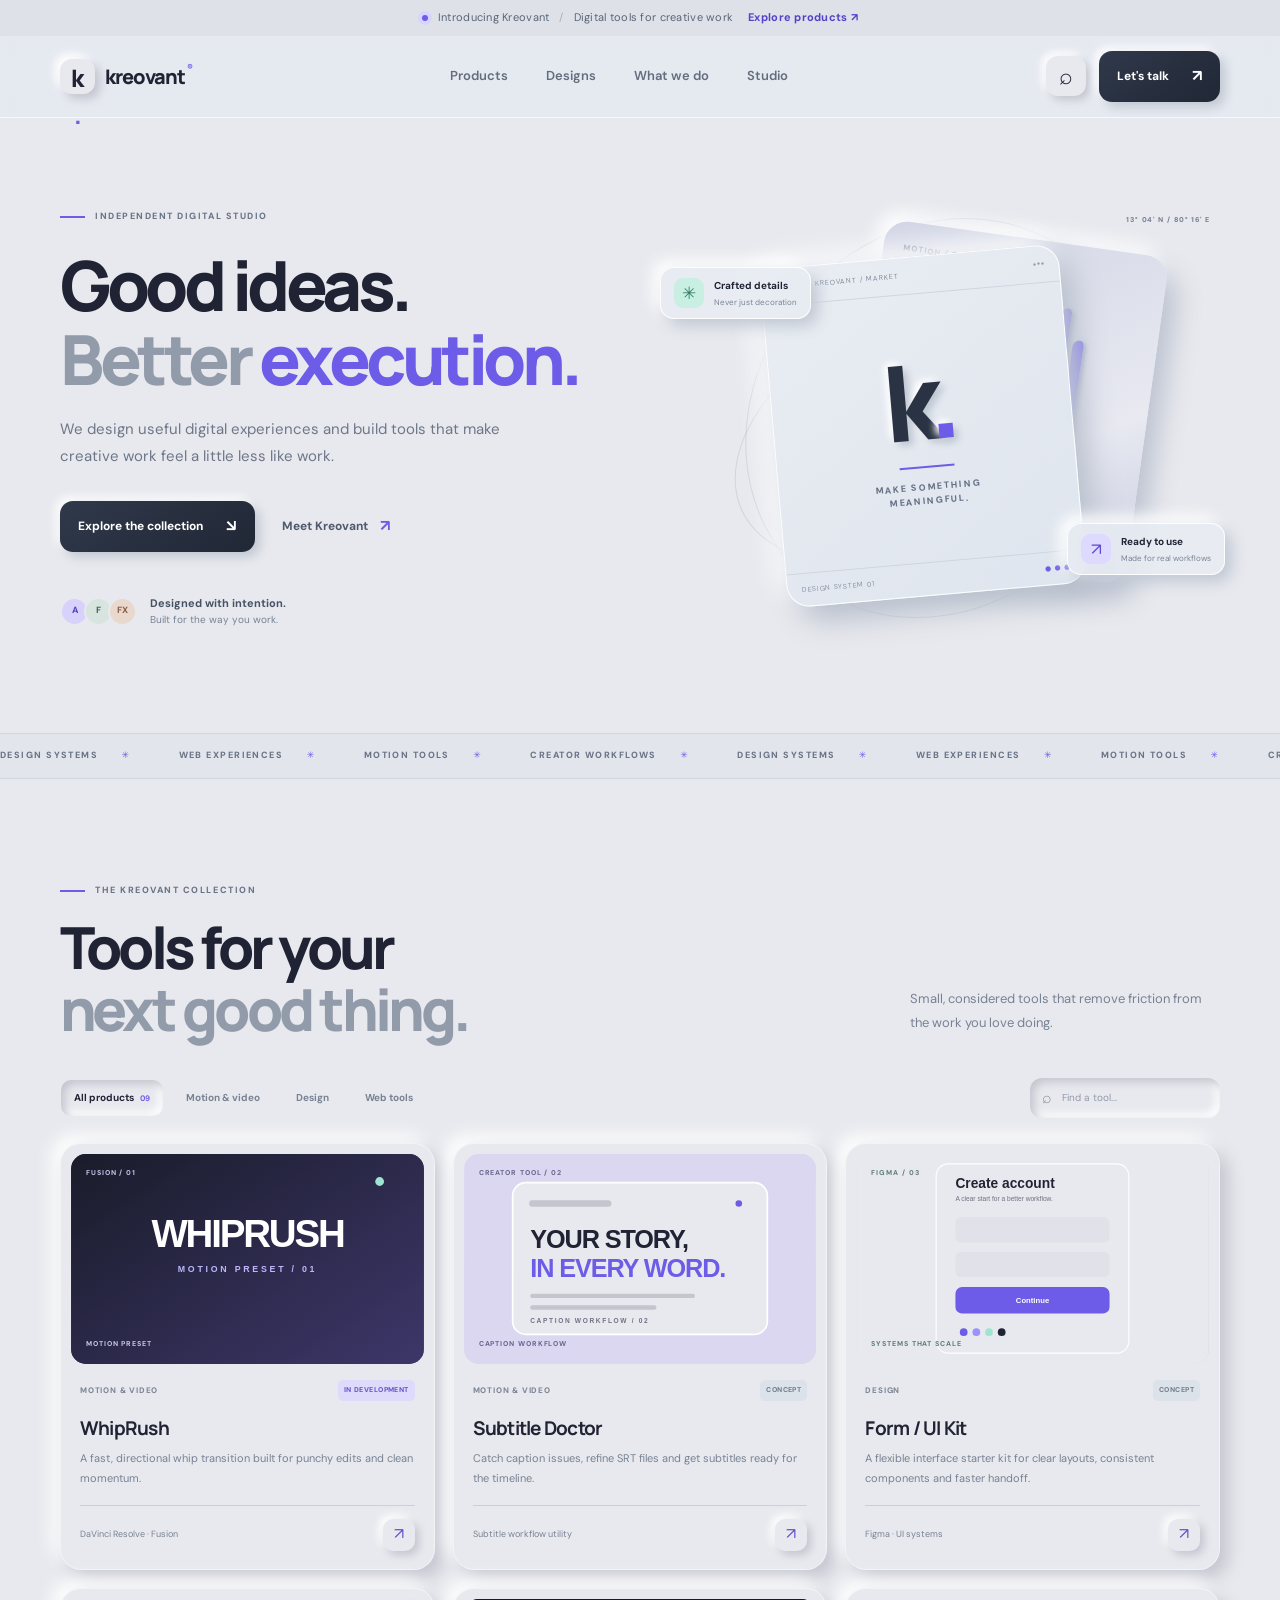
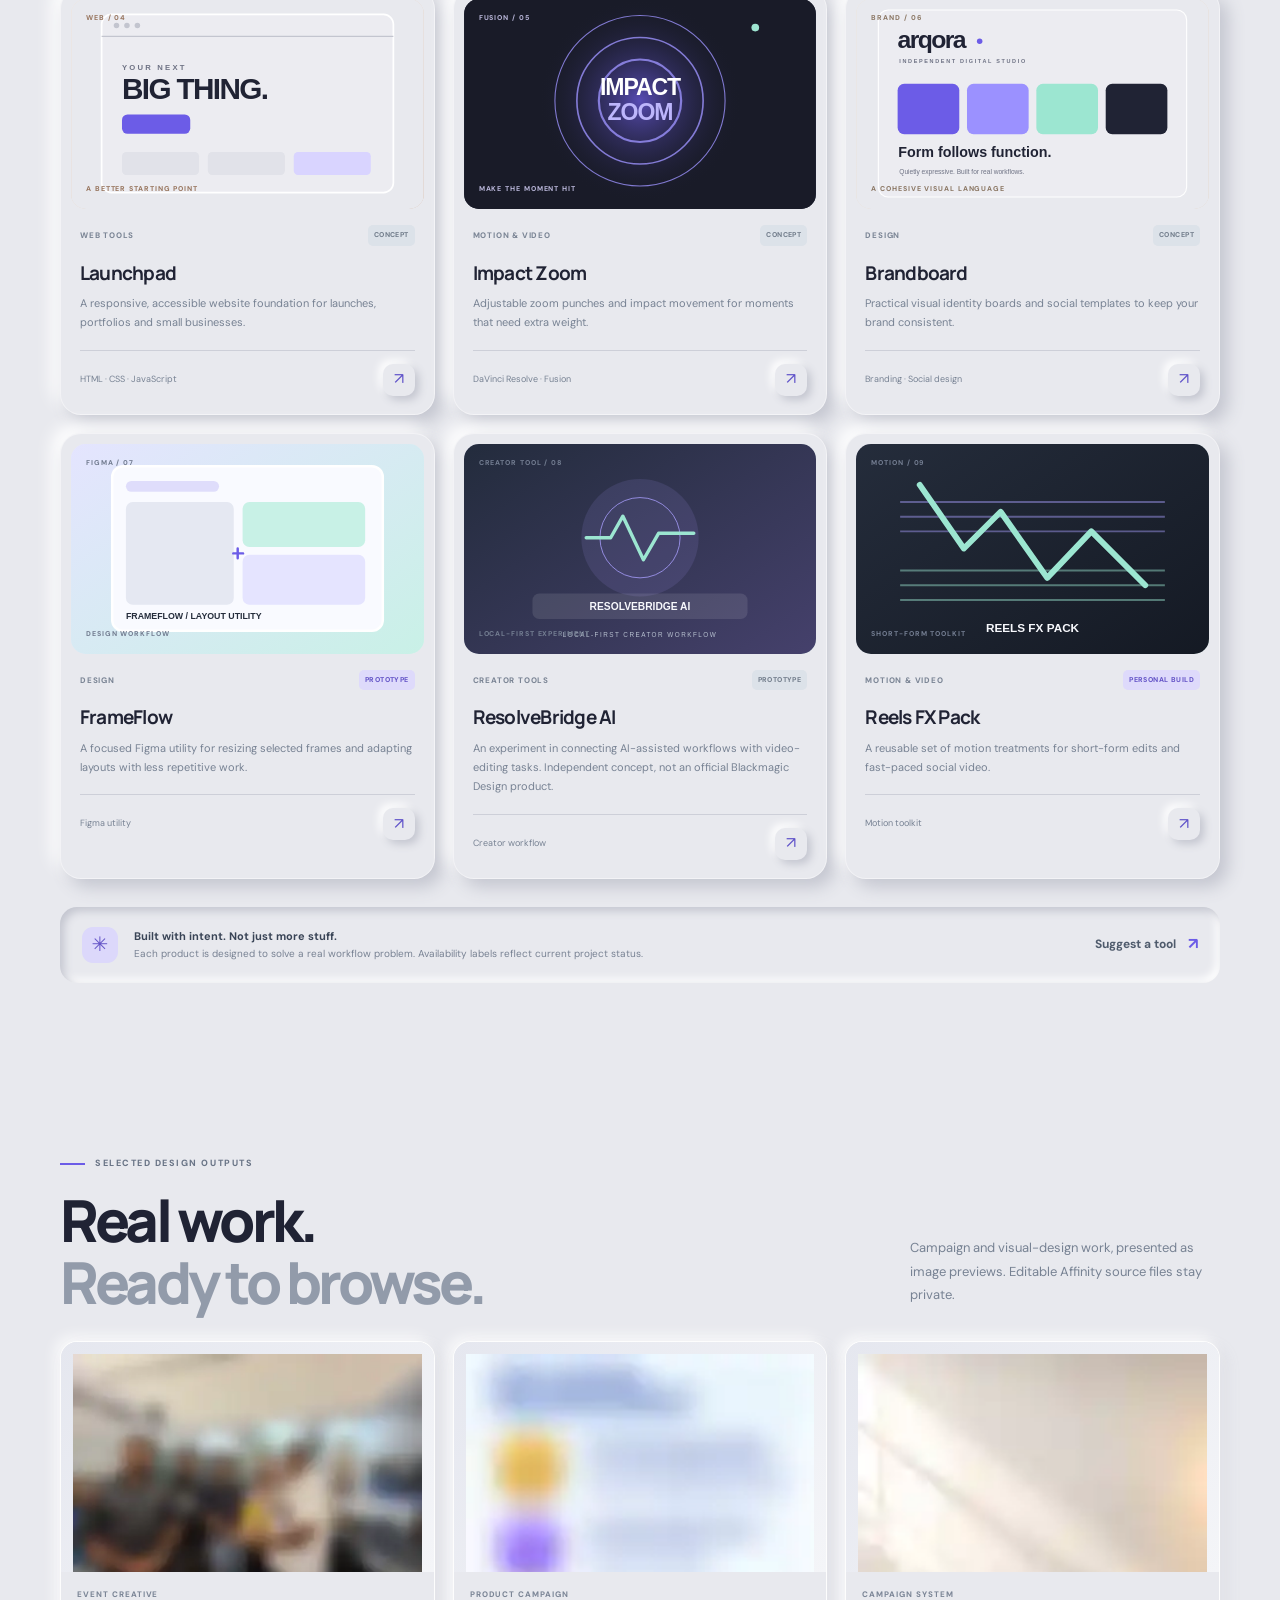
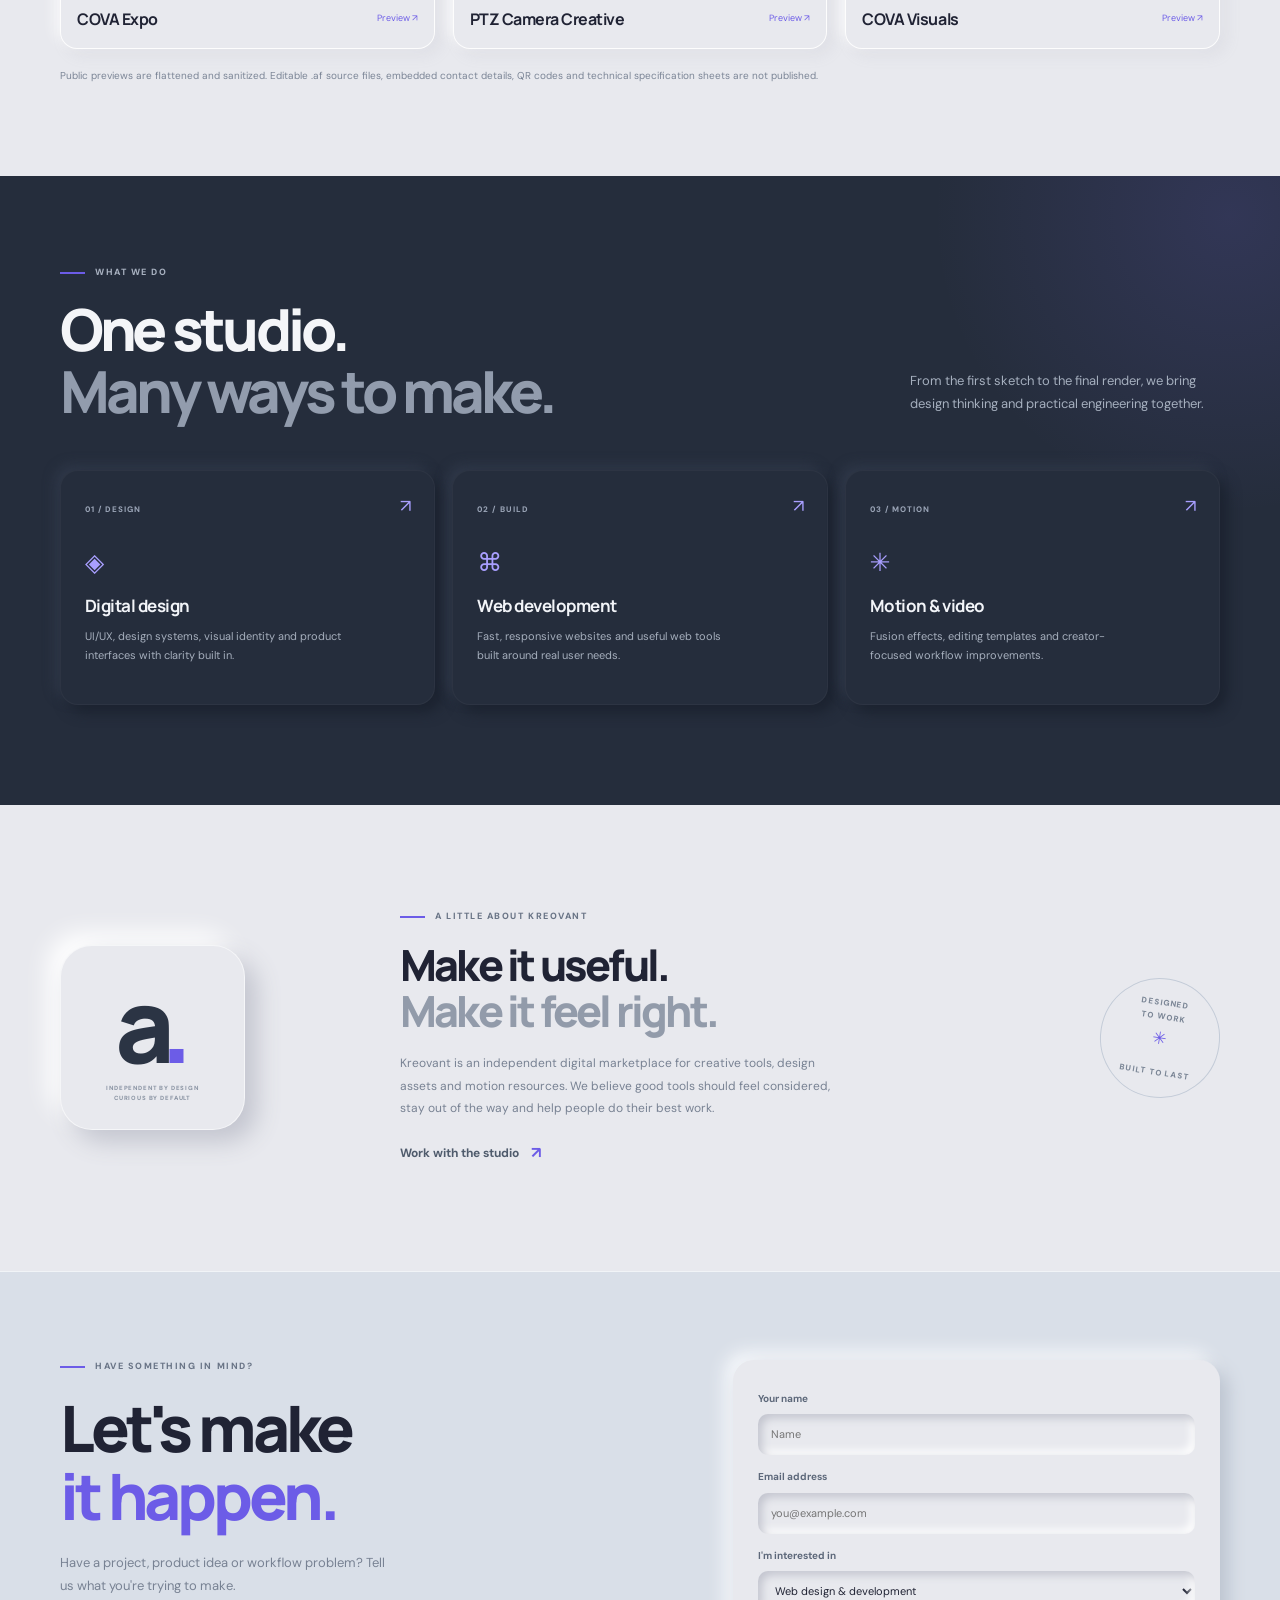
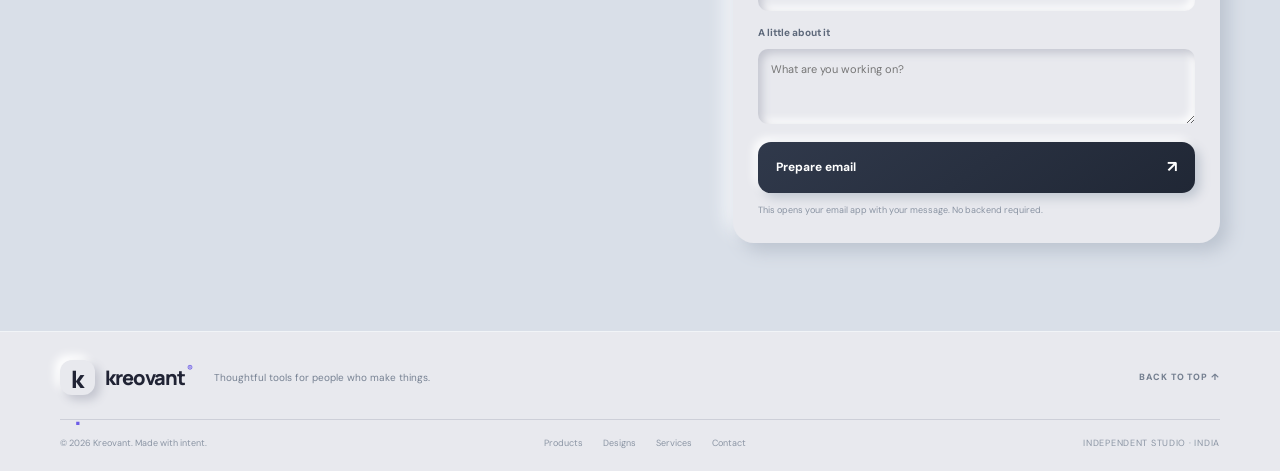
==== commit d908c690: "Finish Kreovant marketplace rebrand" ====
--- a/index.html
+++ b/index.html
@@ -9,20 +9,20 @@
 <meta property="og:description" content="Tools for better workflows. Effects, interfaces and digital experiences.">
 <meta name="author" content="Kreovant">
 <meta name="application-name" content="Kreovant">
-<meta name="keywords" content="Kreovant, digital studio, UI design, Figma, web development, DaVinci Resolve, Fusion effects, motion design, digital products">
+<meta name="keywords" content="Kreovant, digital marketplace, UI design, Figma, web development, DaVinci Resolve, Fusion effects, motion design, digital products">
 <meta name="robots" content="index,follow,max-image-preview:large">
 <meta name="color-scheme" content="light">
 <meta property="og:type" content="website">
 <meta property="og:site_name" content="Kreovant">
 <meta property="og:locale" content="en_IN">
-<meta property="og:image" content="assets/brand/arqora-social-card.svg">
-<meta property="og:image:alt" content="Kreovant, independent design and digital tools">
+<meta property="og:image" content="assets/brand/kreovant-social-card.svg">
+<meta property="og:image:alt" content="Kreovant, digital tools and design assets">
 <meta name="twitter:card" content="summary_large_image">
 <meta name="twitter:title" content="Kreovant | Digital products for creative work">
 <meta name="twitter:description" content="UI systems, web experiences and motion tools built for creative workflows.">
-<meta name="twitter:image" content="assets/brand/arqora-social-card.svg">
-<link rel="icon" type="image/svg+xml" href="assets/brand/arqora-mark.svg">
-<link rel="apple-touch-icon" href="assets/brand/arqora-mark.svg">
+<meta name="twitter:image" content="assets/brand/kreovant-social-card.svg">
+<link rel="icon" type="image/svg+xml" href="assets/brand/kreovant-mark.svg">
+<link rel="apple-touch-icon" href="assets/brand/kreovant-mark.svg">
 <link rel="preconnect" href="https://fonts.googleapis.com">
 <link rel="preconnect" href="https://fonts.gstatic.com" crossorigin>
 <link href="https://fonts.googleapis.com/css2?family=DM+Sans:wght@400;500;600;700&family=Manrope:wght@400;500;600;700;800&display=swap" rel="stylesheet">
@@ -46,7 +46,7 @@
     <div class="hero-actions"><a class="button button-dark" href="#products">Explore the collection <span>↘</span></a><a class="text-link" href="#studio">Meet Kreovant <span>↗</span></a></div>
     <div class="hero-proof"><div class="avatar-stack"><span>A</span><span>F</span><span>FX</span></div><p><strong>Designed with intention.</strong><br><span>Built for the way you work.</span></p></div>
   </div>
-  <div class="hero-art" aria-label="Abstract Kreovant product showcase">
+  <div class="hero-art" aria-label="Abstract Kreovant marketplace showcase">
     <div class="art-orbit orbit-one"></div><div class="art-orbit orbit-two"></div>
     <div class="art-card art-card-back"><span class="mini-label">MOTION / 001</span><div class="art-wave"><i></i><i></i><i></i><i></i><i></i><i></i><i></i><i></i><i></i></div><span class="art-card-foot">MOVE WITH PURPOSE <b>↗</b></span></div>
     <div class="art-card art-card-front"><div class="art-top"><span class="app-dot"></span><span class="app-dot"></span><span class="app-dot"></span><span class="art-window-label">KREOVANT / MARKET</span><span class="art-window-menu">•••</span></div><div class="art-center"><div class="arqora-symbol">k<span>.</span></div><div class="art-center-line"></div><span>MAKE SOMETHING<br>MEANINGFUL.</span></div><div class="art-bottom"><span>DESIGN SYSTEM 01</span><span>● ● ●</span></div></div>
@@ -83,7 +83,7 @@
   <p class="privacy-note">Public previews are flattened and sanitized. Editable .af source files, embedded contact details, QR codes and technical specification sheets are not published.</p>
 </section>
 <section class="services-band" id="services"><div class="wrap services-inner"><div class="section-heading light-heading"><div><div class="eyebrow"><span class="eyebrow-line"></span> WHAT WE DO</div><h2>One studio.<br><span>Many ways to make.</span></h2></div><p>From the first sketch to the final render, we bring design thinking and practical engineering together.</p></div><div class="service-grid"><article class="service-card"><span class="service-number">01 / DESIGN</span><div class="service-icon">◈</div><h3>Digital design</h3><p>UI/UX, design systems, visual identity and product interfaces with clarity built in.</p><span class="service-arrow">↗</span></article><article class="service-card"><span class="service-number">02 / BUILD</span><div class="service-icon">⌘</div><h3>Web development</h3><p>Fast, responsive websites and useful web tools built around real user needs.</p><span class="service-arrow">↗</span></article><article class="service-card"><span class="service-number">03 / MOTION</span><div class="service-icon">✳</div><h3>Motion & video</h3><p>Fusion effects, editing templates and creator-focused workflow improvements.</p><span class="service-arrow">↗</span></article></div></div></section>
-<section class="studio-section wrap" id="studio"><div class="studio-mark"><span>a<span>.</span></span><div class="studio-mark-caption">INDEPENDENT BY DESIGN<br>CURIOUS BY DEFAULT</div></div><div class="studio-copy"><div class="eyebrow"><span class="eyebrow-line"></span> A LITTLE ABOUT KREOVANT</div><h2>Make it useful.<br><span class="headline-muted">Make it feel right.</span></h2><p>Kreovant is an independent creative technology studio working across design, web and motion. We believe good tools should feel considered, stay out of the way and help people do their best work.</p><a class="text-link" href="#contact">Work with the studio <span>↗</span></a></div><div class="studio-stamp">DESIGNED<br>TO WORK <span>✳</span><br>BUILT TO LAST</div></section>
+<section class="studio-section wrap" id="studio"><div class="studio-mark"><span>a<span>.</span></span><div class="studio-mark-caption">INDEPENDENT BY DESIGN<br>CURIOUS BY DEFAULT</div></div><div class="studio-copy"><div class="eyebrow"><span class="eyebrow-line"></span> A LITTLE ABOUT KREOVANT</div><h2>Make it useful.<br><span class="headline-muted">Make it feel right.</span></h2><p>Kreovant is an independent digital marketplace for creative tools, design assets and motion resources. We believe good tools should feel considered, stay out of the way and help people do their best work.</p><a class="text-link" href="#contact">Work with the studio <span>↗</span></a></div><div class="studio-stamp">DESIGNED<br>TO WORK <span>✳</span><br>BUILT TO LAST</div></section>
 <section class="contact-section" id="contact"><div class="wrap contact-inner"><div><div class="eyebrow"><span class="eyebrow-line"></span> HAVE SOMETHING IN MIND?</div><h2>Let's make<br><span>it happen.</span></h2><p>Have a project, product idea or workflow problem? Tell us what you're trying to make.</p></div><form class="contact-form" id="contactForm"><label for="contactName">Your name</label><input id="contactName" name="name" required placeholder="Name"><label for="contactEmail">Email address</label><input id="contactEmail" name="email" type="email" required placeholder="you@example.com"><label for="contactType">I'm interested in</label><select id="contactType" name="interest"><option>Web design & development</option><option>Figma / UI design</option><option>DaVinci Resolve effects</option><option>Digital products</option><option>Something else</option></select><label for="contactMessage">A little about it</label><textarea id="contactMessage" name="message" rows="3" placeholder="What are you working on?"></textarea><button class="button button-dark form-submit" type="submit">Prepare email <span>↗</span></button><p class="form-note" id="formNote">This opens your email app with your message. No backend required.</p></form></div></section>
 </main>
 <footer class="site-footer"><div class="wrap footer-top"><a class="brand" href="#"><span class="brand-mark">k<span>.</span></span><span class="brand-name">kreovant<span>®</span></span></a><p>Thoughtful tools for people who make things.</p><a href="#top" class="back-top">BACK TO TOP ↑</a></div><div class="wrap footer-bottom"><span>© <span id="year"></span> Kreovant. Made with intent.</span><div><a href="#products">Products</a><a href="#design-work">Designs</a><a href="#services">Services</a><a href="#contact">Contact</a></div><span class="footer-location">INDEPENDENT STUDIO · INDIA</span></div></footer>
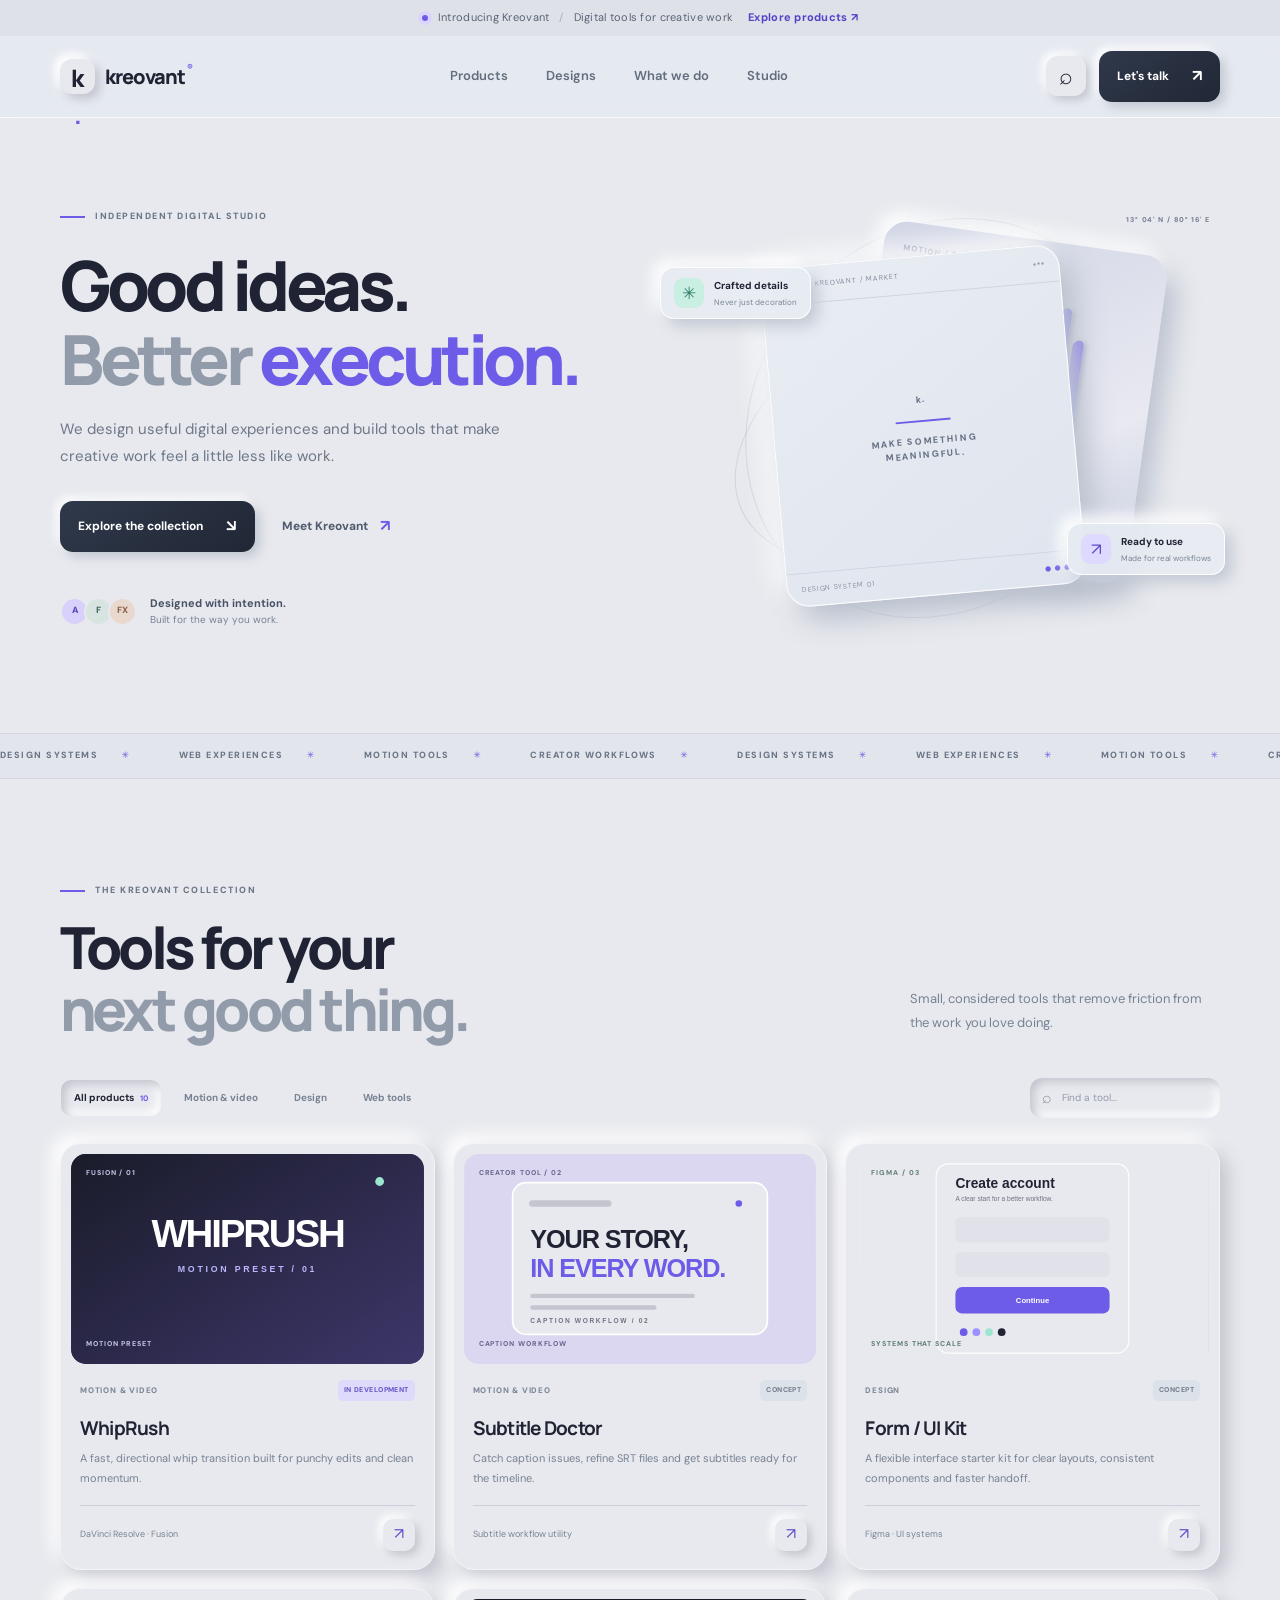
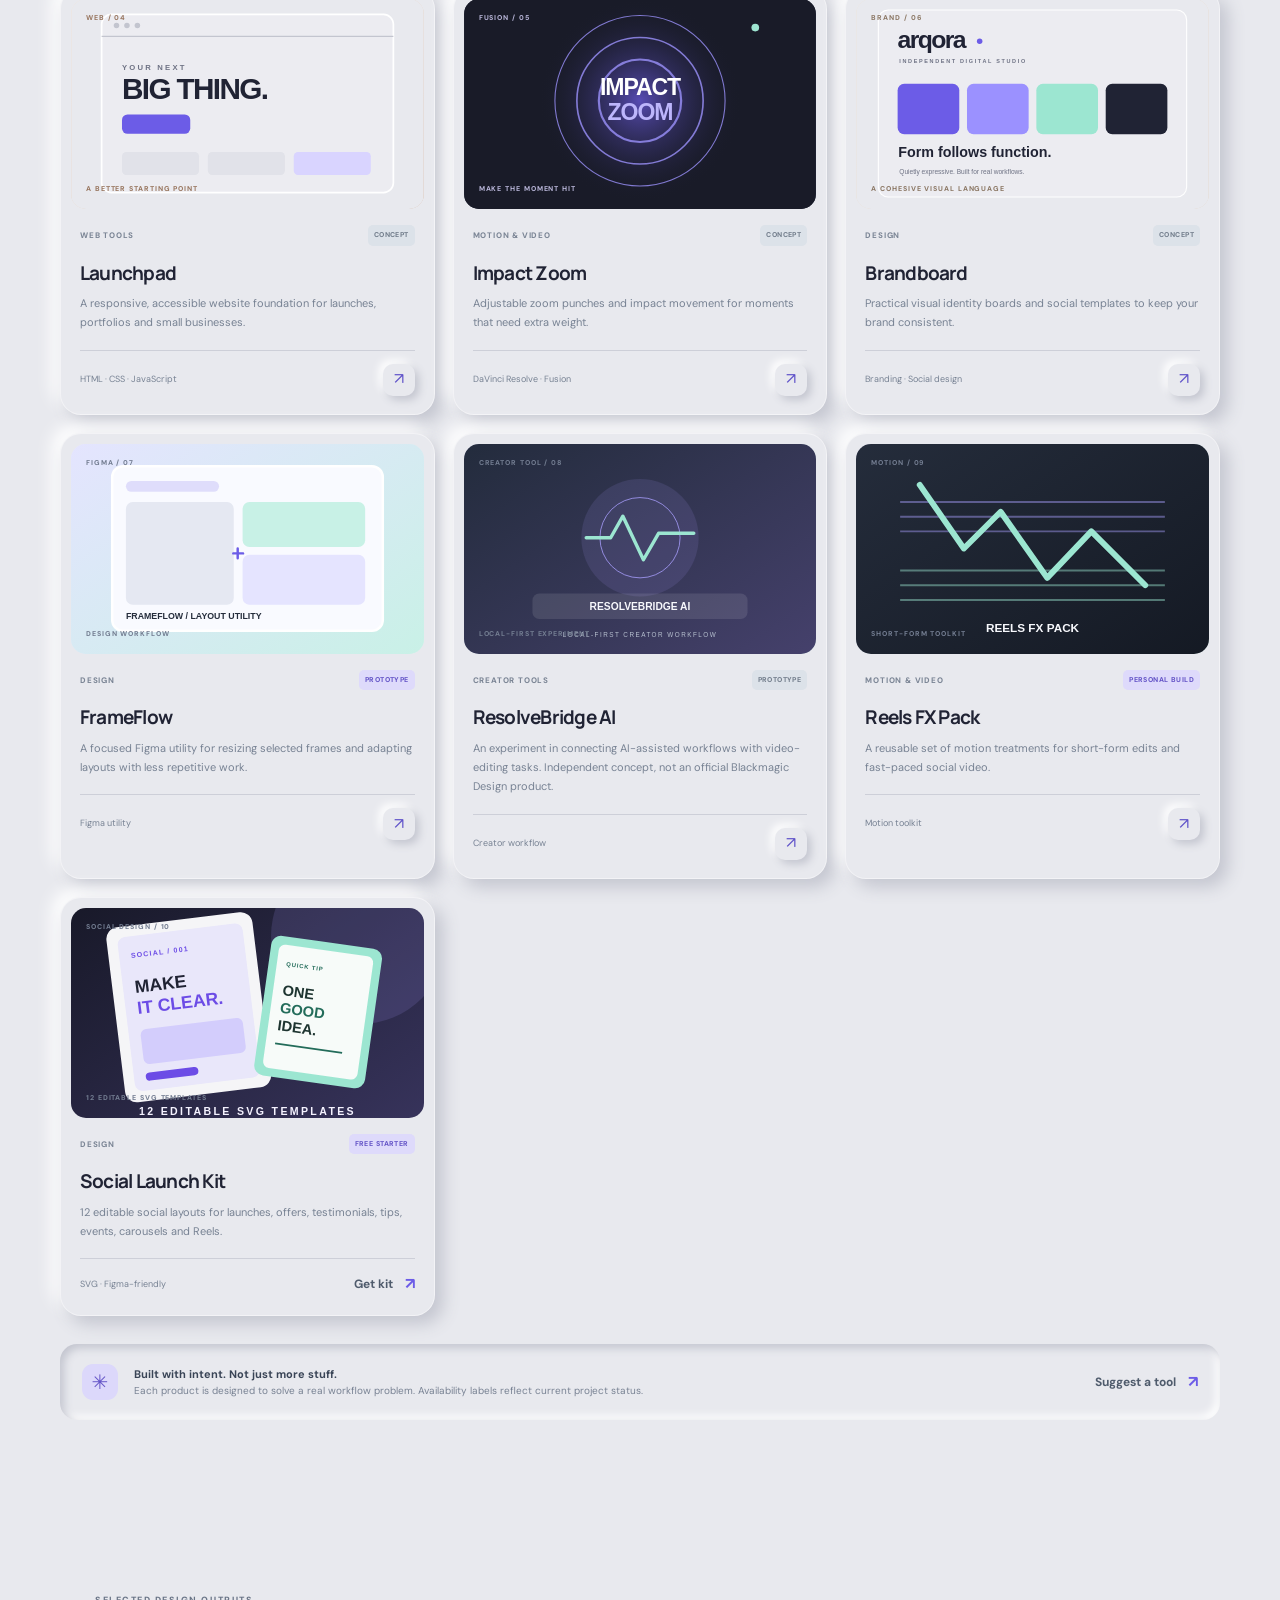
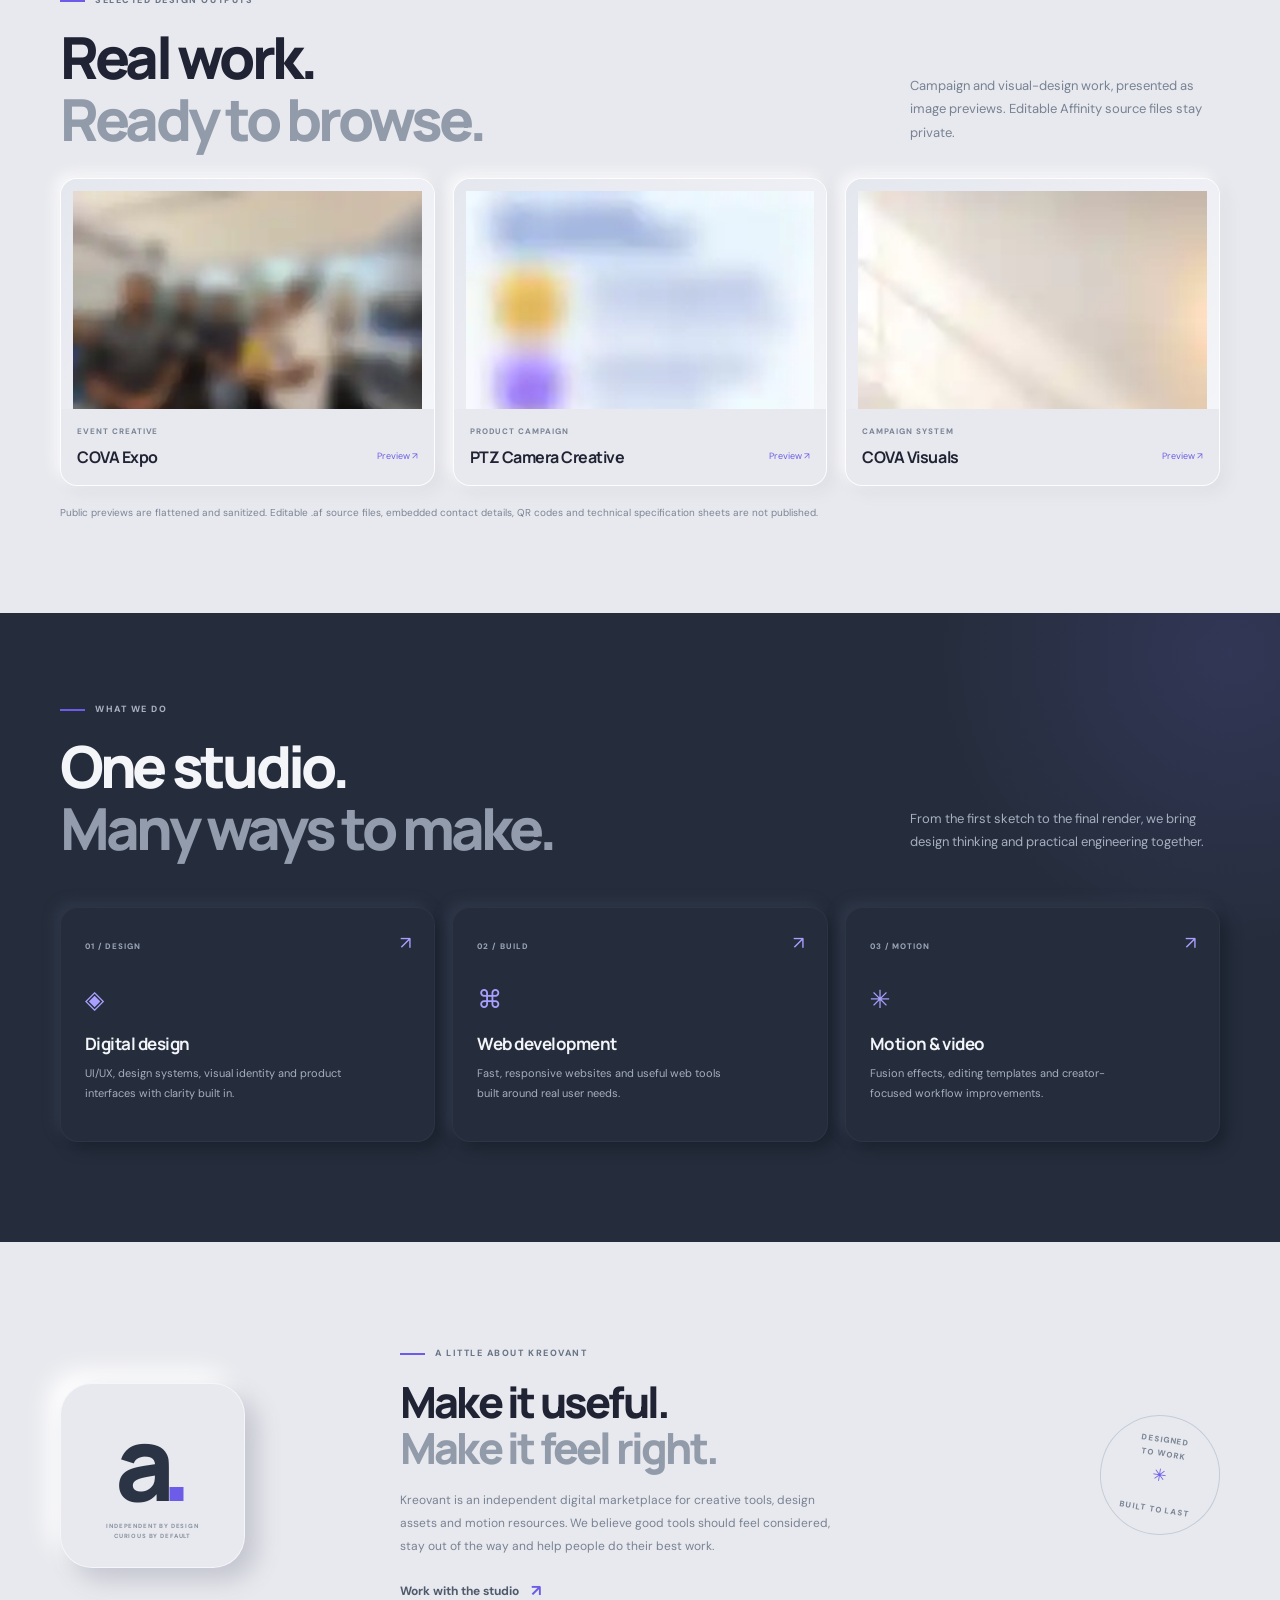
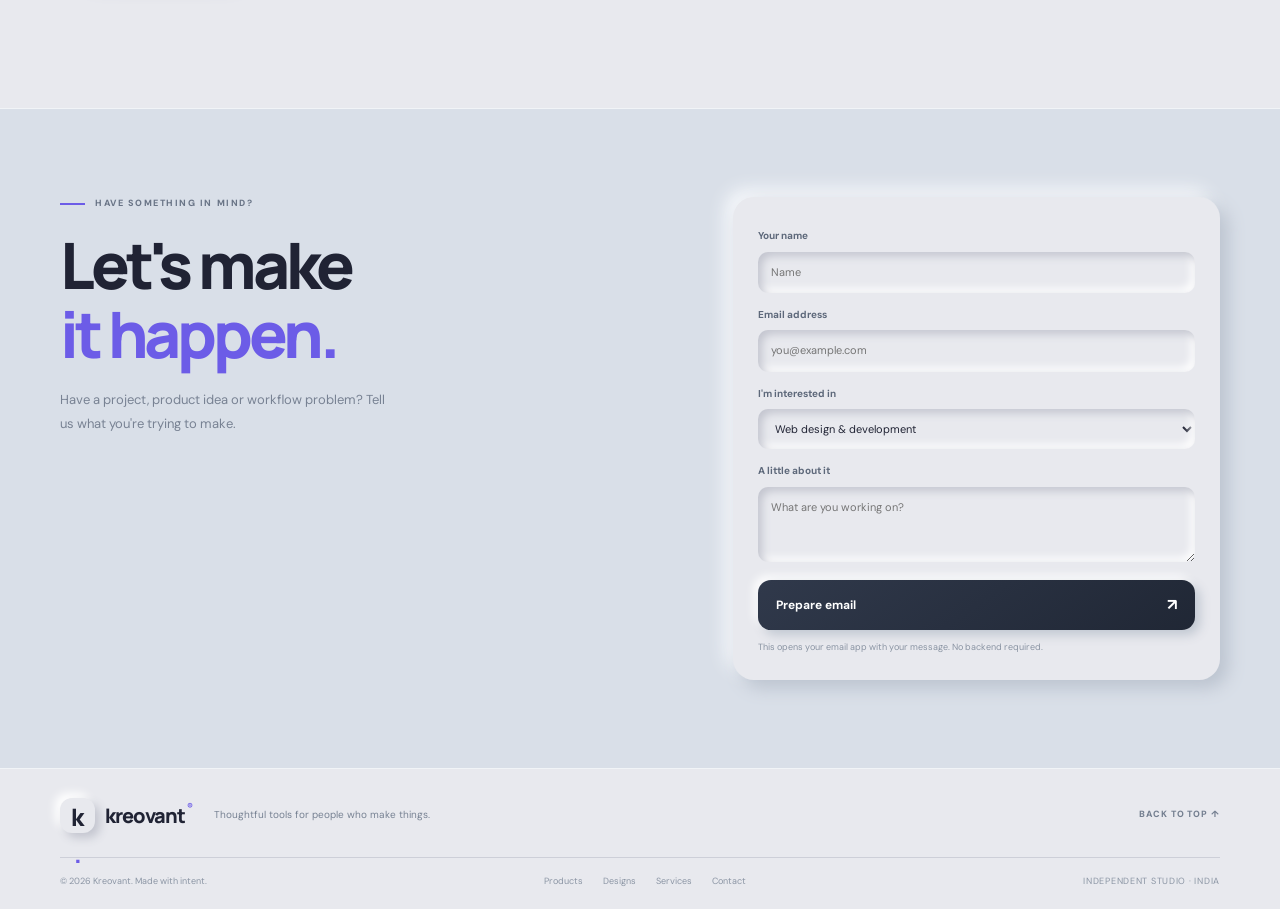
==== commit 0c4d365b: "Add Social Launch Kit to Kreovant marketplace" ====
--- a/index.html
+++ b/index.html
@@ -3,10 +3,10 @@
 <head>
 <meta charset="utf-8"><meta name="viewport" content="width=device-width, initial-scale=1, viewport-fit=cover">
 <title>Kreovant | Digital products for creative work</title>
-<meta name="description" content="Thoughtful digital products for creators and teams. Discover DaVinci Resolve effects, motion templates, UI kits and web tools from Kreovant.">
+<meta name="description" content="Digital products, editable design kits and motion resources for freelancers, creators and small teams.">
 <meta name="theme-color" content="#e8e9ee">
 <meta property="og:title" content="Kreovant | Digital products for creative work">
-<meta property="og:description" content="Tools for better workflows. Effects, interfaces and digital experiences.">
+<meta property="og:description" content="Editable design kits, useful creative tools and resources for better workflows.">
 <meta name="author" content="Kreovant">
 <meta name="application-name" content="Kreovant">
 <meta name="keywords" content="Kreovant, digital marketplace, UI design, Figma, web development, DaVinci Resolve, Fusion effects, motion design, digital products">
@@ -58,7 +58,7 @@
 <section class="ticker" aria-label="Studio capabilities"><div class="ticker-track"><span>DESIGN SYSTEMS <b>✳</b></span><span>WEB EXPERIENCES <b>✳</b></span><span>MOTION TOOLS <b>✳</b></span><span>CREATOR WORKFLOWS <b>✳</b></span><span>DESIGN SYSTEMS <b>✳</b></span><span>WEB EXPERIENCES <b>✳</b></span><span>MOTION TOOLS <b>✳</b></span><span>CREATOR WORKFLOWS <b>✳</b></span></div></section>
 <section class="section wrap" id="products">
   <div class="section-heading"><div><div class="eyebrow"><span class="eyebrow-line"></span> THE KREOVANT COLLECTION</div><h2>Tools for your<br><span class="headline-muted">next good thing.</span></h2></div><p>Small, considered tools that remove friction from the work you love doing.</p></div>
-  <div class="product-toolbar"><div class="filter-list" role="group" aria-label="Filter products"><button class="filter-pill active" data-filter="all">All products <span>09</span></button><button class="filter-pill" data-filter="motion">Motion & video</button><button class="filter-pill" data-filter="design">Design</button><button class="filter-pill" data-filter="web">Web tools</button></div><label class="product-search"><span>⌕</span><input id="productSearch" type="search" placeholder="Find a tool..." aria-label="Search products"></label></div>
+  <div class="product-toolbar"><div class="filter-list" role="group" aria-label="Filter products"><button class="filter-pill active" data-filter="all">All products <span>10</span></button><button class="filter-pill" data-filter="motion">Motion & video</button><button class="filter-pill" data-filter="design">Design</button><button class="filter-pill" data-filter="web">Web tools</button></div><label class="product-search"><span>⌕</span><input id="productSearch" type="search" placeholder="Find a tool..." aria-label="Search products"></label></div>
   <div class="product-grid" id="productGrid">
     <article class="product-card" data-category="motion" data-search="whiprush fusion davinci resolve transition motion"><div class="product-visual visual-whip"><img class="product-artwork" src="assets/products/whiprush.svg" alt="" loading="lazy" decoding="async"><span class="visual-tag">FUSION / 01</span><span class="visual-foot">MOTION PRESET</span></div><div class="product-info"><div class="product-meta"><span class="product-category">MOTION & VIDEO</span><span class="status status-soon">IN DEVELOPMENT</span></div><h3>WhipRush</h3><p>A fast, directional whip transition built for punchy edits and clean momentum.</p><div class="product-bottom"><span class="product-type">DaVinci Resolve · Fusion</span><a href="#contact" class="round-arrow" aria-label="Ask about WhipRush">↗</a></div></div></article>
     <article class="product-card" data-category="motion" data-search="subtitle doctor captions subtitle quality control srt"><div class="product-visual visual-subtitle"><img class="product-artwork" src="assets/products/subtitle-doctor.svg" alt="" loading="lazy" decoding="async"><span class="visual-tag">CREATOR TOOL / 02</span><span class="visual-foot">CAPTION WORKFLOW</span></div><div class="product-info"><div class="product-meta"><span class="product-category">MOTION & VIDEO</span><span class="status status-concept">CONCEPT</span></div><h3>Subtitle Doctor</h3><p>Catch caption issues, refine SRT files and get subtitles ready for the timeline.</p><div class="product-bottom"><span class="product-type">Subtitle workflow utility</span><a href="#contact" class="round-arrow" aria-label="Ask about Subtitle Doctor">↗</a></div></div></article>
@@ -69,6 +69,7 @@
     <article class="product-card" data-category="design" data-search="frameflow figma frame resizing design workflow"><div class="product-visual visual-frameflow"><img class="product-artwork" src="assets/products/frameflow.svg" alt="" loading="lazy" decoding="async"><span class="visual-tag">FIGMA / 07</span><span class="visual-foot">DESIGN WORKFLOW</span></div><div class="product-info"><div class="product-meta"><span class="product-category">DESIGN</span><span class="status status-soon">PROTOTYPE</span></div><h3>FrameFlow</h3><p>A focused Figma utility for resizing selected frames and adapting layouts with less repetitive work.</p><div class="product-bottom"><span class="product-type">Figma utility</span><a href="#contact" class="round-arrow" aria-label="Ask about FrameFlow">↗</a></div></div></article>
     <article class="product-card" data-category="motion" data-search="resolvebridge ai local first davinci resolve creator workflow"><div class="product-visual visual-bridge"><img class="product-artwork" src="assets/products/resolvebridge-ai.svg" alt="" loading="lazy" decoding="async"><span class="visual-tag">CREATOR TOOL / 08</span><span class="visual-foot">LOCAL-FIRST EXPERIMENT</span></div><div class="product-info"><div class="product-meta"><span class="product-category">CREATOR TOOLS</span><span class="status status-concept">PROTOTYPE</span></div><h3>ResolveBridge AI</h3><p>An experiment in connecting AI-assisted workflows with video-editing tasks. Independent concept, not an official Blackmagic Design product.</p><div class="product-bottom"><span class="product-type">Creator workflow</span><a href="#contact" class="round-arrow" aria-label="Ask about ResolveBridge AI">↗</a></div></div></article>
     <article class="product-card" data-category="motion" data-search="reels fx pack short form motion treatments video effects"><div class="product-visual visual-reels"><img class="product-artwork" src="assets/products/reels-fx-pack.svg" alt="" loading="lazy" decoding="async"><span class="visual-tag">MOTION / 09</span><span class="visual-foot">SHORT-FORM TOOLKIT</span></div><div class="product-info"><div class="product-meta"><span class="product-category">MOTION & VIDEO</span><span class="status status-soon">PERSONAL BUILD</span></div><h3>Reels FX Pack</h3><p>A reusable set of motion treatments for short-form edits and fast-paced social video.</p><div class="product-bottom"><span class="product-type">Motion toolkit</span><a href="#contact" class="round-arrow" aria-label="Ask about Reels FX Pack">↗</a></div></div></article>
+    <article class="product-card" data-category="design" data-search="social launch kit editable svg instagram social media templates marketing launch offer testimonial carousel reel"><div class="product-visual visual-socialkit"><img class="product-artwork" src="assets/products/social-launch-kit.svg" alt="" loading="lazy" decoding="async"><span class="visual-tag">SOCIAL DESIGN / 10</span><span class="visual-foot">12 EDITABLE SVG TEMPLATES</span></div><div class="product-info"><div class="product-meta"><span class="product-category">DESIGN</span><span class="status status-soon">FREE STARTER</span></div><h3>Social Launch Kit</h3><p>12 editable social layouts for launches, offers, testimonials, tips, events, carousels and Reels.</p><div class="product-bottom"><span class="product-type">SVG · Figma-friendly</span><a href="social-launch-kit.html" class="text-link">Get kit <span>↗</span></a></div></div></article>
   </div>
   <div class="empty-state" id="emptyState" hidden><span>⌕</span><h3>No matching tools</h3><p>Try another search or choose a different category.</p><button class="button button-soft" id="resetFilters">Reset filters</button></div>
   <div class="collection-note"><span class="note-icon">✳</span><p><strong>Built with intent. Not just more stuff.</strong><br>Each product is designed to solve a real workflow problem. Availability labels reflect current project status.</p><a href="#contact" class="text-link">Suggest a tool <span>↗</span></a></div>
--- a/css/style.css
+++ b/css/style.css
@@ -1,4 +1,4 @@
-:root{--bg:#e8e9ee;--shadow-dark:#c3c5cf;--shadow-light:#fff;--ink:#202334;--muted:#6e7284;--accent:#6c5ce7;--accent-2:#9b91ff;--accent-mint:#9ce6d1;--line:rgba(111,116,139,.22);--dark:#191b29;--radius:24px}*{box-sizing:border-box}html{scroll-behavior:smooth;scroll-padding-top:90px}body{margin:0;background:var(--bg);color:var(--ink);font-family:'DM Sans',system-ui,sans-serif;line-height:1.55}a{color:inherit;text-decoration:none}button,input,select,textarea{font:inherit}button,a{-webkit-tap-highlight-color:transparent}button{color:inherit}.wrap{width:min(1160px,calc(100% - 48px));margin-inline:auto}.announcement{min-height:36px;padding:7px 24px;display:flex;align-items:center;justify-content:center;gap:10px;background:#dfe1e8;color:#596577;font-size:11px;letter-spacing:.025em}.announcement-dot{width:6px;height:6px;border-radius:50%;background:#6c5ce7;box-shadow:0 0 0 4px #d9d4ff}.announcement-sep{opacity:.4}.announcement a{font-weight:700;color:#5142c9;margin-left:5px}.site-header{height:82px;padding:0 max(24px,calc((100% - 1160px)/2));display:flex;align-items:center;justify-content:space-between;gap:24px;position:sticky;top:0;z-index:20;background:rgba(228,233,240,.84);backdrop-filter:blur(18px);border-bottom:1px solid rgba(255,255,255,.65)}.brand{display:inline-flex;align-items:center;gap:10px;flex-shrink:0}.brand-mark{width:35px;height:35px;display:grid;place-items:center;background:var(--bg);border-radius:12px;box-shadow:5px 5px 10px var(--shadow-dark),-5px -5px 10px var(--shadow-light);font-family:Manrope,sans-serif;font-size:24px;font-weight:800;letter-spacing:-3px;padding-right:3px}.brand-mark span,.brand-name span{color:var(--accent)}.brand-name{font-family:Manrope,sans-serif;font-weight:800;font-size:20px;letter-spacing:-1px}.brand-name span{font-size:9px;vertical-align:top;margin-left:2px}.desktop-nav{display:flex;align-items:center;gap:38px;margin-left:auto;margin-right:auto}.desktop-nav a{font-size:13px;font-weight:600;color:#626d7d;transition:color .2s}.desktop-nav a:hover{color:var(--accent)}.header-actions{display:flex;align-items:center;gap:13px}.button{display:inline-flex;align-items:center;justify-content:center;gap:23px;border:0;border-radius:13px;padding:13px 18px;font-size:12px;font-weight:700;cursor:pointer;transition:transform .2s,box-shadow .2s}.button:hover{transform:translateY(-2px)}.button span{font-size:16px}.button-dark{background:linear-gradient(145deg,#30394b,#202735);color:#fff;box-shadow:5px 5px 11px #c0c7d1,-4px -4px 10px #fff}.button-dark:hover{box-shadow:7px 7px 15px #b8c0cc,-5px -5px 12px #fff}.button-soft{background:var(--bg);box-shadow:5px 5px 10px var(--shadow-dark),-5px -5px 10px var(--shadow-light)}.icon-btn{border:0;background:var(--bg);border-radius:12px;width:40px;height:40px;display:grid;place-items:center;box-shadow:4px 4px 8px var(--shadow-dark),-4px -4px 8px var(--shadow-light);cursor:pointer;font-size:23px}.menu-toggle{display:none}.hero{min-height:615px;display:grid;grid-template-columns:1fr 1fr;align-items:center;gap:44px;padding-top:50px;padding-bottom:66px}.hero-copy{padding:12px 0 10px}.eyebrow{display:flex;align-items:center;gap:10px;color:#697486;font-size:9px;font-weight:800;letter-spacing:.17em}.eyebrow-line{width:25px;height:2px;background:var(--accent);display:inline-block}.hero h1,.section-heading h2,.studio-copy h2,.contact-inner h2{font-family:Manrope,sans-serif;font-size:clamp(45px,5.4vw,72px);line-height:1.07;letter-spacing:-.065em;font-weight:800;margin:24px 0 20px}.headline-muted{color:#929baa}.headline-accent{color:var(--accent)}.hero-description{font-size:15px;line-height:1.85;color:#6d7788;max-width:440px}.hero-actions{display:flex;align-items:center;gap:27px;margin-top:30px}.text-link{font-size:12px;font-weight:700;color:#4f5b6c;display:inline-flex;gap:12px;align-items:center}.text-link span{font-size:16px;color:var(--accent)}.hero-proof{display:flex;align-items:center;gap:13px;margin-top:43px}.avatar-stack{display:flex;padding-left:5px}.avatar-stack span{width:29px;height:29px;border-radius:50%;border:2px solid var(--bg);margin-left:-5px;display:grid;place-items:center;background:#d7d1fb;color:#5144ba;font-size:9px;font-weight:800}.avatar-stack span:nth-child(2){background:#d7e4df;color:#45665b}.avatar-stack span:nth-child(3){background:#e9d8cd;color:#8a5e48}.hero-proof p{font-size:10px;line-height:1.55;color:#778293;margin:0}.hero-proof strong{font-size:11px;color:#465164}.hero-art{height:465px;position:relative;display:grid;place-items:center;isolation:isolate}.hero-art:before{content:"";position:absolute;width:360px;height:360px;border-radius:50%;background:radial-gradient(circle,rgba(128,115,238,.19),rgba(128,115,238,0) 70%);z-index:-2}.art-orbit{position:absolute;border:1px solid rgba(125,135,161,.22);border-radius:50%;transform:rotate(-25deg)}.orbit-one{width:440px;height:250px}.orbit-two{width:370px;height:420px;transform:rotate(40deg)}.art-card{position:absolute;width:300px;height:340px;border-radius:23px;overflow:hidden}.art-card-back{width:285px;height:330px;transform:translate(64px,-16px) rotate(8deg);background:linear-gradient(150deg,#d1d5e5,#e8e9f1 65%,#c7cde0);box-shadow:12px 16px 28px #b9c0ce,-8px -8px 18px #fff;padding:20px;display:flex;flex-direction:column;justify-content:space-between}.mini-label,.art-card-foot,.art-coordinate,.visual-tag,.visual-foot{font-size:8px;font-weight:800;letter-spacing:.13em;color:#737d91}.art-wave{height:170px;display:flex;align-items:center;justify-content:center;gap:5px;transform:skewY(-13deg)}.art-wave i{width:11px;border-radius:10px;background:linear-gradient(180deg,#8b7df2,#b8b3f8);height:42%;box-shadow:2px 2px 5px #a4a8c2}.art-wave i:nth-child(2n){height:80%}.art-wave i:nth-child(3n){height:60%}.art-wave i:nth-child(4n){height:100%}.art-card-foot{display:flex;justify-content:space-between}.art-card-foot b{font-size:14px;color:var(--accent)}.art-card-front{background:linear-gradient(145deg,#e9edf3,#dfe5ee);border:1px solid rgba(255,255,255,.9);box-shadow:12px 15px 30px #b6becb,-10px -10px 24px #fff;transform:translate(-18px,8px) rotate(-5deg);display:flex;flex-direction:column}.art-top{height:37px;border-bottom:1px solid #cfd6e1;display:flex;align-items:center;padding:0 14px;gap:5px}.app-dot{width:5px;height:5px;border-radius:50%;background:#a9b1c0}.art-window-label{font-size:7px;letter-spacing:.12em;margin-left:10px;color:#818b9b}.art-window-menu{margin-left:auto;font-size:10px;color:#929bad}.art-center{flex:1;display:flex;flex-direction:column;align-items:center;justify-content:center;gap:13px;text-align:center;font-size:9px;letter-spacing:.19em;font-weight:800;color:#667186}.arqora-symbol{font-family:Manrope,sans-serif;font-size:105px;line-height:1;letter-spacing:-15px;padding-right:12px;font-weight:800;color:#2a3344;text-shadow:4px 4px 7px #c0c7d2,-4px -4px 7px #fff}.arqora-symbol span{color:var(--accent)}.art-center-line{width:55px;height:2px;background:var(--accent)}.art-bottom{height:33px;border-top:1px solid #cfd6e1;padding:0 14px;display:flex;align-items:center;justify-content:space-between;font-size:7px;letter-spacing:.1em;color:#8a93a3}.art-bottom span:last-child{color:var(--accent)}.floating-chip{position:absolute;z-index:3;display:flex;align-items:center;gap:10px;background:rgba(231,236,243,.88);border:1px solid rgba(255,255,255,.9);border-radius:14px;padding:10px 13px;box-shadow:7px 7px 15px #c0c8d3,-7px -7px 15px #fff;backdrop-filter:blur(10px)}.chip-one{top:82px;left:-2px}.chip-two{bottom:75px;right:-5px}.chip-icon{width:30px;height:30px;display:grid;place-items:center;background:#c9efe3;color:#317c67;border-radius:9px;font-size:17px}.chip-icon.purple{background:#dedaff;color:#5c4bd0}.floating-chip b,.floating-chip small{display:block}.floating-chip b{font-size:10px}.floating-chip small{font-size:8px;color:#7a8494;margin-top:2px}.art-coordinate{position:absolute;right:10px;top:30px;font-size:7px}.ticker{overflow:hidden;border-block:1px solid rgba(137,150,170,.2);padding:15px 0;background:rgba(218,224,233,.45)}.ticker-track{display:flex;align-items:center;justify-content:space-around;gap:48px;width:max-content;min-width:100%;animation:ticker 34s linear infinite}.ticker-track span{font-size:9px;font-weight:800;letter-spacing:.16em;color:#697486;white-space:nowrap}.ticker-track b{color:var(--accent);margin-left:20px}@keyframes ticker{to{transform:translateX(-25%)}}.section{padding-top:105px;padding-bottom:100px}.section-heading{display:flex;align-items:end;justify-content:space-between;gap:40px;margin-bottom:38px}.section-heading h2,.studio-copy h2{font-size:clamp(40px,4.6vw,58px);margin:18px 0 0}.section-heading>p{max-width:310px;font-size:13px;line-height:1.8;color:#778293;margin:0 0 6px}.product-toolbar{display:flex;justify-content:space-between;align-items:center;gap:20px;margin-bottom:25px}.filter-list{display:flex;gap:8px;flex-wrap:wrap}.filter-pill{border:1px solid transparent;background:transparent;border-radius:11px;padding:10px 13px;font-size:10px;font-weight:700;color:#788293;cursor:pointer;transition:all .2s}.filter-pill:hover{color:var(--ink)}.filter-pill.active{background:var(--bg);color:var(--ink);box-shadow:inset 4px 4px 8px var(--shadow-dark),inset -4px -4px 8px var(--shadow-light)}.filter-pill span{font-size:8px;margin-left:4px;color:var(--accent)}.product-search{height:40px;width:190px;flex-shrink:0;display:flex;align-items:center;gap:8px;padding:0 12px;border-radius:12px;background:var(--bg);box-shadow:inset 4px 4px 8px var(--shadow-dark),inset -4px -4px 8px var(--shadow-light);color:#8a94a3}.product-search input{border:0;outline:0;background:transparent;width:100%;min-width:0;font-size:10px;color:var(--ink)}.product-search input::placeholder{color:#919aaa}.product-grid{display:grid;grid-template-columns:repeat(3,minmax(0,1fr));gap:22px}.product-card{min-width:0;border-radius:21px;padding:10px;background:var(--bg);box-shadow:8px 8px 17px var(--shadow-dark),-8px -8px 17px var(--shadow-light);border:1px solid rgba(255,255,255,.45);transition:transform .25s,box-shadow .25s}.product-card:hover{transform:translateY(-5px);box-shadow:12px 14px 24px #b8c1ce,-9px -9px 20px #fff}.product-visual{height:220px;border-radius:15px;position:relative;overflow:hidden;display:flex;align-items:center;justify-content:center}.visual-tag{position:absolute;left:15px;top:14px;font-size:7px;z-index:2}.visual-foot{position:absolute;bottom:14px;left:15px;font-size:7px;z-index:2}.visual-whip{background:linear-gradient(140deg,#23283a,#353a57 55%,#514a86);color:#fff}.visual-whip:before{content:"";position:absolute;width:260px;height:160px;left:5px;top:45px;background:radial-gradient(ellipse,rgba(130,119,245,.45),transparent 68%);transform:rotate(-25deg)}.visual-whip .visual-tag,.visual-whip .visual-foot{color:#c4c5e8}.whip-lines{position:absolute;inset:0;display:flex;flex-direction:column;justify-content:center;gap:11px;transform:rotate(-20deg) translateY(-4px)}.whip-lines i{height:2px;background:linear-gradient(90deg,transparent,#9e95ff 45%,#f3f1ff 58%,transparent);width:115%;margin-left:-20%;opacity:.7}.whip-lines i:nth-child(2n){width:75%;margin-left:20%;opacity:.45}.visual-title{z-index:1;font-family:Manrope,sans-serif;font-size:37px;line-height:.95;letter-spacing:-.07em;font-weight:800;text-align:center;text-shadow:0 3px 25px #17172b}.visual-title span{display:block;color:#b5aaff}.visual-subtitle{background:linear-gradient(140deg,#e7dff7,#d4d8f2 55%,#b6c6e2)}.visual-subtitle:before{content:"";position:absolute;width:240px;height:240px;border-radius:50%;background:rgba(255,255,255,.35);filter:blur(1px);right:-70px;top:20px}.visual-subtitle .visual-tag,.visual-subtitle .visual-foot{color:#67668e}.caption-window{position:relative;z-index:1;padding:22px 23px 18px;background:rgba(242,244,255,.55);border:1px solid rgba(255,255,255,.85);border-radius:12px;box-shadow:8px 10px 25px rgba(101,105,153,.18);transform:rotate(-4deg)}.caption-small{display:block;font-size:9px;font-weight:800;letter-spacing:.15em;color:#6d6b94}.caption-large{display:block;margin-top:8px;font-family:Manrope,sans-serif;font-size:26px;line-height:1.04;font-weight:800;letter-spacing:-.05em;color:#34394f}.caption-large em{font-style:normal;color:#6b5bda}.caption-bar{display:block;width:42px;height:3px;background:#6b5bda;margin-top:14px}.visual-form{background:linear-gradient(135deg,#d7e9e0,#dfe8e7 50%,#c9d8d6)}.visual-form .visual-tag,.visual-form .visual-foot{color:#607e75}.ui-sheet{width:165px;min-height:156px;background:#e6eee9;border:1px solid rgba(255,255,255,.9);border-radius:10px;padding:13px;box-shadow:8px 10px 20px rgba(64,100,84,.15);transform:rotate(3deg)}.ui-sheet-head{display:flex;justify-content:space-between;font-size:8px;font-weight:800;color:#45695c;margin-bottom:14px}.ui-line{height:5px;width:70%;border-radius:4px;background:#c4d8ce;margin-top:6px}.ui-line.long{width:90%;background:#9fbfb0}.ui-input{height:23px;border:1px solid #bdd2c6;border-radius:5px;margin-top:12px}.ui-button{display:flex;justify-content:space-between;align-items:center;padding:6px 8px;background:#536f62;color:#fff;border-radius:5px;font-size:7px;margin-top:7px}.ui-colors{display:flex;gap:5px;margin-top:11px}.ui-colors i{width:17px;height:10px;border-radius:3px;background:#536f62}.ui-colors i:nth-child(2){background:#8eaa9c}.ui-colors i:nth-child(3){background:#c1d3c8}.ui-colors i:nth-child(4){background:#e8eee8}.visual-web{background:linear-gradient(145deg,#f3e3d3,#e8d6c7 52%,#d8bca8)}.visual-web .visual-tag,.visual-web .visual-foot{color:#98765f}.browser-window{width:230px;background:#f8f4ef;border-radius:9px;overflow:hidden;box-shadow:8px 12px 25px rgba(123,89,63,.2);transform:rotate(-3deg)}.browser-bar{height:20px;background:#e9ddd3;display:flex;align-items:center;gap:4px;padding:0 8px}.browser-bar i{width:4px;height:4px;border-radius:50%;background:#b89b85}.browser-bar span{margin-left:auto;font-size:6px;color:#a28d7c}.browser-content{padding:17px 16px 15px}.browser-content>span{font-size:7px;letter-spacing:.14em;color:#a48a76;font-weight:800}.browser-content>b{display:block;font-family:Manrope,sans-serif;font-size:25px;line-height:1.05;letter-spacing:-.06em;color:#39332e;margin-top:3px}.browser-cta{width:52px;height:12px;border-radius:3px;background:#9a7156;margin-top:12px}.browser-blocks{display:flex;gap:5px;margin-top:12px}.browser-blocks i{height:26px;flex:1;border-radius:3px;background:#dfc8b6}.browser-blocks i:nth-child(2){background:#e9dacf}.visual-impact{background:radial-gradient(ellipse at center,#45405f,#292d41 68%,#222736);color:#fff}.visual-impact .visual-tag,.visual-impact .visual-foot{color:#b8b5d8}.impact-ring{position:absolute;border:1px solid rgba(161,148,255,.65);border-radius:50%;width:185px;height:185px;transform:scaleX(1.4) rotate(-25deg)}.ring-b{width:230px;height:125px;transform:rotate(35deg);border-color:rgba(198,192,255,.35)}.impact-core{position:relative;z-index:1;text-align:center;font-family:Manrope,sans-serif;font-weight:800;font-size:23px;line-height:.96;letter-spacing:-.06em}.impact-core b{font-size:31px;color:#b2a7ff}.visual-brand{background:linear-gradient(135deg,#eee4d7,#e3d5c5)}.visual-brand .visual-tag,.visual-brand .visual-foot{color:#8b7764}.brandboard{width:180px;height:155px;position:relative;background:#f2e9dd;border:1px solid rgba(255,255,255,.85);border-radius:8px;box-shadow:8px 10px 20px rgba(115,91,68,.15);transform:rotate(4deg);padding:14px}.brandboard-mark{font-family:Manrope,sans-serif;font-size:41px;font-weight:800;letter-spacing:-7px;color:#28313c}.brandboard-mark span{color:#7663d9}.brandboard-word{position:absolute;top:19px;right:14px;font-size:8px;line-height:1.2;font-weight:800;letter-spacing:.1em}.brandboard-swatches{display:flex;gap:5px;margin-top:15px}.brandboard-swatches i{height:20px;flex:1;border-radius:3px;background:#29313e}.brandboard-swatches i:nth-child(2){background:#7663d9}.brandboard-swatches i:nth-child(3){background:#c7b6a3}.brandboard-swatches i:nth-child(4){background:#dfe5e9}.brandboard-note{display:block;font-size:6px;font-weight:800;letter-spacing:.1em;margin-top:11px;color:#827565}.product-info{padding:16px 9px 8px}.product-meta{display:flex;align-items:center;justify-content:space-between;gap:8px}.product-category{font-size:8px;font-weight:800;letter-spacing:.1em;color:#7b8595}.status{font-size:7px;letter-spacing:.06em;font-weight:800;border-radius:5px;padding:5px 6px;white-space:nowrap}.status-soon{color:#6555c7;background:#dedafb}.status-concept{color:#737e8c;background:#dce2e9}.product-info h3{font-family:Manrope,sans-serif;font-size:19px;letter-spacing:-.04em;margin:13px 0 6px}.product-info>p{min-height:58px;font-size:11px;line-height:1.75;color:#778293;margin:0}.product-bottom{border-top:1px solid var(--line);padding-top:13px;margin-top:17px;display:flex;align-items:center;justify-content:space-between;gap:10px}.product-type{font-size:9px;color:#778293}.round-arrow{width:32px;height:32px;flex-shrink:0;border-radius:10px;display:grid;place-items:center;background:var(--bg);box-shadow:4px 4px 8px var(--shadow-dark),-4px -4px 8px var(--shadow-light);font-size:16px;color:#5f52c9;transition:all .2s}.round-arrow:hover{background:#d9d4fa;transform:rotate(45deg)}.empty-state{text-align:center;padding:55px 15px}.empty-state>span{font-size:30px;color:var(--accent)}.empty-state h3{margin:10px 0 5px}.empty-state p{font-size:12px;color:var(--muted)}.collection-note{display:flex;align-items:center;gap:16px;margin-top:28px;padding:20px 22px;border-radius:17px;background:var(--bg);box-shadow:inset 4px 4px 8px var(--shadow-dark),inset -4px -4px 8px var(--shadow-light)}.note-icon{width:36px;height:36px;display:grid;place-items:center;border-radius:11px;background:#dcd8fb;color:#6555c7;font-size:20px;flex-shrink:0}.collection-note p{font-size:10px;line-height:1.65;color:#788293;margin:0;flex:1}.collection-note strong{font-size:11px;color:#394456}.collection-note .text-link{white-space:nowrap}.services-band{background:#252d3c;color:#f2f4f8;padding:90px 0 100px;position:relative;overflow:hidden}.services-band:before{content:"";position:absolute;width:600px;height:600px;border-radius:50%;right:-250px;top:-260px;background:radial-gradient(circle,rgba(124,109,236,.15),transparent 70%);pointer-events:none}.services-inner{position:relative}.light-heading .eyebrow{color:#a8b1c0}.light-heading h2{color:#f4f5f8}.light-heading h2 span{color:#929cad}.light-heading>p{color:#a5afbe}.service-grid{display:grid;grid-template-columns:repeat(3,1fr);gap:17px;margin-top:48px}.service-card{min-height:235px;position:relative;border-radius:18px;padding:24px;background:#252d3c;box-shadow:7px 7px 14px #1b222f,-5px -5px 12px #30394a;border:1px solid rgba(255,255,255,.035);transition:transform .2s}.service-card:hover{transform:translateY(-4px)}.service-number{font-size:8px;font-weight:800;letter-spacing:.13em;color:#9ba5b7}.service-icon{margin-top:24px;font-size:25px;color:#a99fff}.service-card h3{font-family:Manrope,sans-serif;font-size:17px;letter-spacing:-.03em;margin:11px 0 7px}.service-card p{font-size:11px;line-height:1.75;color:#a6afbd;max-width:260px;margin:0}.service-arrow{position:absolute;right:23px;top:22px;color:#a99fff;font-size:18px}.studio-section{padding-top:105px;padding-bottom:105px;display:grid;grid-template-columns:.7fr 1.3fr .55fr;align-items:center;gap:48px}.studio-mark{width:185px;height:185px;border-radius:32px;display:flex;flex-direction:column;align-items:center;justify-content:center;background:var(--bg);box-shadow:12px 12px 24px var(--shadow-dark),-12px -12px 24px var(--shadow-light);border:1px solid rgba(255,255,255,.6)}.studio-mark>span{font-family:Manrope,sans-serif;font-size:103px;line-height:1;font-weight:800;letter-spacing:-15px;padding-right:13px;color:#2b3444}.studio-mark>span span{color:var(--accent)}.studio-mark-caption{font-size:6px;letter-spacing:.14em;font-weight:800;line-height:1.7;text-align:center;color:#8a94a3;margin-top:8px}.studio-copy h2{font-size:43px}.studio-copy>p{font-size:12px;line-height:1.9;color:#788293;max-width:440px;margin:18px 0 20px}.studio-stamp{width:120px;height:120px;border:1px solid #c4ccd8;border-radius:50%;display:flex;flex-direction:column;align-items:center;justify-content:center;text-align:center;font-size:8px;font-weight:800;letter-spacing:.12em;line-height:1.7;color:#7a8595;transform:rotate(9deg);justify-self:end}.studio-stamp span{font-size:17px;color:var(--accent)}.contact-section{background:#d9dfe8;border-block:1px solid rgba(255,255,255,.65);padding:88px 0}.contact-inner{display:grid;grid-template-columns:1fr .85fr;gap:100px;align-items:start}.contact-inner h2{font-size:clamp(45px,5vw,65px);margin:20px 0}.contact-inner h2 span{color:var(--accent)}.contact-inner>div>p{font-size:13px;color:#788293;max-width:340px;line-height:1.8}.contact-form{padding:25px;border-radius:21px;background:var(--bg);box-shadow:8px 8px 17px #bbc3cf,-8px -8px 17px #f6f8fb;display:grid;gap:8px}.contact-form label{font-size:10px;font-weight:700;color:#5d687a;margin-top:6px}.contact-form input,.contact-form select,.contact-form textarea{width:100%;border:0;outline:0;resize:vertical;border-radius:10px;padding:12px 13px;background:var(--bg);box-shadow:inset 4px 4px 8px var(--shadow-dark),inset -4px -4px 8px var(--shadow-light);color:var(--ink);font-size:11px}.contact-form input:focus,.contact-form select:focus,.contact-form textarea:focus{box-shadow:inset 4px 4px 8px var(--shadow-dark),inset -4px -4px 8px var(--shadow-light),0 0 0 2px rgba(102,87,217,.3)}.form-submit{margin-top:10px;justify-content:space-between}.form-note{font-size:9px;color:#8993a2;margin:3px 0 0}.site-footer{padding:28px 0 20px}.footer-top{display:flex;align-items:center;gap:22px;padding-bottom:24px;border-bottom:1px solid var(--line)}.footer-top>p{font-size:10px;color:#778293;margin-right:auto}.back-top{font-size:9px;font-weight:800;letter-spacing:.1em;color:#747f90}.footer-bottom{display:flex;align-items:center;justify-content:space-between;gap:18px;padding-top:17px;color:#8b95a4;font-size:9px}.footer-bottom>div{display:flex;gap:20px}.footer-bottom a:hover{color:var(--accent)}.footer-location{letter-spacing:.08em}.search-overlay{position:fixed;inset:0;z-index:50;background:rgba(35,43,57,.35);backdrop-filter:blur(8px);display:grid;place-items:start center;padding:15vh 20px 20px}.search-overlay[hidden]{display:none}.search-panel{width:min(540px,100%);padding:30px;border-radius:22px;background:var(--bg);box-shadow:15px 15px 30px #9ca5b4,-10px -10px 28px #fff;position:relative}.close-search{position:absolute;right:18px;top:18px;font-size:24px}.search-panel>label{display:block;font-family:Manrope,sans-serif;font-size:24px;font-weight:800;letter-spacing:-.04em;margin-bottom:20px}.search-panel>input{width:100%;padding:14px;border:0;outline:0;border-radius:11px;background:var(--bg);box-shadow:inset 4px 4px 8px var(--shadow-dark),inset -4px -4px 8px var(--shadow-light)}.search-panel>p{font-size:10px;color:#7e8898}.search-result{display:flex;justify-content:space-between;align-items:center;padding:12px 3px;border-bottom:1px solid var(--line);font-size:12px}.search-result small{display:block;color:#7e8898;font-size:9px}.search-result span{color:var(--accent);font-size:18px}@media(max-width:900px){.hero{gap:15px;min-height:570px}.hero-art{transform:scale(.88);margin-inline:-20px}.product-grid{grid-template-columns:repeat(2,minmax(0,1fr))}.studio-section{grid-template-columns:.55fr 1.45fr;gap:32px}.studio-stamp{display:none}.contact-inner{gap:45px}.section-heading{gap:24px}}@media(max-width:640px){.wrap{width:calc(100% - 36px)}.announcement{font-size:9px;gap:7px;flex-wrap:wrap;padding:7px 12px}.site-header{height:68px;padding:0 18px}.brand-mark{width:31px;height:31px;font-size:21px}.brand-name{font-size:18px}.desktop-nav{display:none}.header-actions{gap:9px}.header-cta{padding:10px 12px;gap:10px;font-size:10px}.menu-toggle{display:grid}.hero{grid-template-columns:1fr;padding-top:55px;padding-bottom:45px;gap:10px}.hero h1{font-size:51px}.hero-description{font-size:13px}.hero-actions{gap:19px;flex-wrap:wrap}.hero-actions .button{font-size:10px;padding:12px 14px;gap:13px}.hero-art{height:400px;transform:scale(.82);margin:-8px -35px -10px}.chip-one{left:-4px}.chip-two{right:-4px}.section{padding-top:72px;padding-bottom:72px}.section-heading{display:block;margin-bottom:28px}.section-heading h2,.studio-copy h2{font-size:42px}.section-heading>p{margin-top:17px;font-size:12px}.product-toolbar{align-items:stretch;flex-direction:column}.filter-list{gap:4px}.filter-pill{font-size:9px;padding:9px 10px}.product-search{width:100%}.product-grid{grid-template-columns:1fr;gap:18px}.product-visual{height:235px}.product-info>p{min-height:0}.collection-note{align-items:flex-start;flex-wrap:wrap;padding:16px}.collection-note p{flex-basis:calc(100% - 54px)}.collection-note .text-link{margin-left:51px}.services-band{padding:72px 0}.service-grid{grid-template-columns:1fr;gap:13px;margin-top:30px}.service-card{min-height:190px;padding:21px}.service-icon{margin-top:17px}.studio-section{grid-template-columns:1fr;gap:30px;padding-top:70px;padding-bottom:70px}.studio-mark{width:130px;height:130px;border-radius:25px}.studio-mark>span{font-size:75px;letter-spacing:-12px}.studio-copy h2{font-size:39px}.contact-section{padding:70px 0}.contact-inner{grid-template-columns:1fr;gap:30px}.contact-inner h2{font-size:50px}.contact-form{padding:20px}.footer-top{flex-wrap:wrap;gap:12px}.footer-top>p{width:100%;order:3}.back-top{margin-left:auto}.footer-bottom{flex-wrap:wrap;line-height:1.8}.footer-bottom>div{order:3;width:100%}.footer-location{margin-left:auto}.search-panel{padding:24px}.ticker-track{gap:30px}}@media(prefers-reduced-motion:reduce){*,*:before,*:after{scroll-behavior:auto!important;animation-duration:.01ms!important;animation-iteration-count:1!important;transition-duration:.01ms!important}}
+:root{--bg:#e8e9ee;--shadow-dark:#c3c5cf;--shadow-light:#fff;--ink:#202334;--muted:#6e7284;--accent:#6c5ce7;--accent-2:#9b91ff;--accent-mint:#9ce6d1;--line:rgba(111,116,139,.22);--dark:#191b29;--radius:24px}*{box-sizing:border-box}html{scroll-behavior:smooth;scroll-padding-top:90px}body{margin:0;background:var(--bg);color:var(--ink);font-family:'DM Sans',system-ui,sans-serif;line-height:1.55}a{color:inherit;text-decoration:none}button,input,select,textarea{font:inherit}button,a{-webkit-tap-highlight-color:transparent}button{color:inherit}.wrap{width:min(1160px,calc(100% - 48px));margin-inline:auto}.announcement{min-height:36px;padding:7px 24px;display:flex;align-items:center;justify-content:center;gap:10px;background:#dfe1e8;color:#596577;font-size:11px;letter-spacing:.025em}.announcement-dot{width:6px;height:6px;border-radius:50%;background:#6c5ce7;box-shadow:0 0 0 4px #d9d4ff}.announcement-sep{opacity:.4}.announcement a{font-weight:700;color:#5142c9;margin-left:5px}.site-header{height:82px;padding:0 max(24px,calc((100% - 1160px)/2));display:flex;align-items:center;justify-content:space-between;gap:24px;position:sticky;top:0;z-index:20;background:rgba(228,233,240,.84);backdrop-filter:blur(18px);border-bottom:1px solid rgba(255,255,255,.65)}.brand{display:inline-flex;align-items:center;gap:10px;flex-shrink:0}.brand-mark{width:35px;height:35px;display:grid;place-items:center;background:var(--bg);border-radius:12px;box-shadow:5px 5px 10px var(--shadow-dark),-5px -5px 10px var(--shadow-light);font-family:Manrope,sans-serif;font-size:24px;font-weight:800;letter-spacing:-3px;padding-right:3px}.brand-mark span,.brand-name span{color:var(--accent)}.brand-name{font-family:Manrope,sans-serif;font-weight:800;font-size:20px;letter-spacing:-1px}.brand-name span{font-size:9px;vertical-align:top;margin-left:2px}.desktop-nav{display:flex;align-items:center;gap:38px;margin-left:auto;margin-right:auto}.desktop-nav a{font-size:13px;font-weight:600;color:#626d7d;transition:color .2s}.desktop-nav a:hover{color:var(--accent)}.header-actions{display:flex;align-items:center;gap:13px}.button{display:inline-flex;align-items:center;justify-content:center;gap:23px;border:0;border-radius:13px;padding:13px 18px;font-size:12px;font-weight:700;cursor:pointer;transition:transform .2s,box-shadow .2s}.button:hover{transform:translateY(-2px)}.button span{font-size:16px}.button-dark{background:linear-gradient(145deg,#30394b,#202735);color:#fff;box-shadow:5px 5px 11px #c0c7d1,-4px -4px 10px #fff}.button-dark:hover{box-shadow:7px 7px 15px #b8c0cc,-5px -5px 12px #fff}.button-soft{background:var(--bg);box-shadow:5px 5px 10px var(--shadow-dark),-5px -5px 10px var(--shadow-light)}.icon-btn{border:0;background:var(--bg);border-radius:12px;width:40px;height:40px;display:grid;place-items:center;box-shadow:4px 4px 8px var(--shadow-dark),-4px -4px 8px var(--shadow-light);cursor:pointer;font-size:23px}.menu-toggle{display:none}.hero{min-height:615px;display:grid;grid-template-columns:1fr 1fr;align-items:center;gap:44px;padding-top:50px;padding-bottom:66px}.hero-copy{padding:12px 0 10px}.eyebrow{display:flex;align-items:center;gap:10px;color:#697486;font-size:9px;font-weight:800;letter-spacing:.17em}.eyebrow-line{width:25px;height:2px;background:var(--accent);display:inline-block}.hero h1,.section-heading h2,.studio-copy h2,.contact-inner h2{font-family:Manrope,sans-serif;font-size:clamp(45px,5.4vw,72px);line-height:1.07;letter-spacing:-.065em;font-weight:800;margin:24px 0 20px}.headline-muted{color:#929baa}.headline-accent{color:var(--accent)}.hero-description{font-size:15px;line-height:1.85;color:#6d7788;max-width:440px}.hero-actions{display:flex;align-items:center;gap:27px;margin-top:30px}.text-link{font-size:12px;font-weight:700;color:#4f5b6c;display:inline-flex;gap:12px;align-items:center}.text-link span{font-size:16px;color:var(--accent)}.hero-proof{display:flex;align-items:center;gap:13px;margin-top:43px}.avatar-stack{display:flex;padding-left:5px}.avatar-stack span{width:29px;height:29px;border-radius:50%;border:2px solid var(--bg);margin-left:-5px;display:grid;place-items:center;background:#d7d1fb;color:#5144ba;font-size:9px;font-weight:800}.avatar-stack span:nth-child(2){background:#d7e4df;color:#45665b}.avatar-stack span:nth-child(3){background:#e9d8cd;color:#8a5e48}.hero-proof p{font-size:10px;line-height:1.55;color:#778293;margin:0}.hero-proof strong{font-size:11px;color:#465164}.hero-art{height:465px;position:relative;display:grid;place-items:center;isolation:isolate}.hero-art:before{content:"";position:absolute;width:360px;height:360px;border-radius:50%;background:radial-gradient(circle,rgba(128,115,238,.19),rgba(128,115,238,0) 70%);z-index:-2}.art-orbit{position:absolute;border:1px solid rgba(125,135,161,.22);border-radius:50%;transform:rotate(-25deg)}.orbit-one{width:440px;height:250px}.orbit-two{width:370px;height:420px;transform:rotate(40deg)}.art-card{position:absolute;width:300px;height:340px;border-radius:23px;overflow:hidden}.art-card-back{width:285px;height:330px;transform:translate(64px,-16px) rotate(8deg);background:linear-gradient(150deg,#d1d5e5,#e8e9f1 65%,#c7cde0);box-shadow:12px 16px 28px #b9c0ce,-8px -8px 18px #fff;padding:20px;display:flex;flex-direction:column;justify-content:space-between}.mini-label,.art-card-foot,.art-coordinate,.visual-tag,.visual-foot{font-size:8px;font-weight:800;letter-spacing:.13em;color:#737d91}.art-wave{height:170px;display:flex;align-items:center;justify-content:center;gap:5px;transform:skewY(-13deg)}.art-wave i{width:11px;border-radius:10px;background:linear-gradient(180deg,#8b7df2,#b8b3f8);height:42%;box-shadow:2px 2px 5px #a4a8c2}.art-wave i:nth-child(2n){height:80%}.art-wave i:nth-child(3n){height:60%}.art-wave i:nth-child(4n){height:100%}.art-card-foot{display:flex;justify-content:space-between}.art-card-foot b{font-size:14px;color:var(--accent)}.art-card-front{background:linear-gradient(145deg,#e9edf3,#dfe5ee);border:1px solid rgba(255,255,255,.9);box-shadow:12px 15px 30px #b6becb,-10px -10px 24px #fff;transform:translate(-18px,8px) rotate(-5deg);display:flex;flex-direction:column}.art-top{height:37px;border-bottom:1px solid #cfd6e1;display:flex;align-items:center;padding:0 14px;gap:5px}.app-dot{width:5px;height:5px;border-radius:50%;background:#a9b1c0}.art-window-label{font-size:7px;letter-spacing:.12em;margin-left:10px;color:#818b9b}.art-window-menu{margin-left:auto;font-size:10px;color:#929bad}.art-center{flex:1;display:flex;flex-direction:column;align-items:center;justify-content:center;gap:13px;text-align:center;font-size:9px;letter-spacing:.19em;font-weight:800;color:#667186}.kreovant-symbol{font-family:Manrope,sans-serif;font-size:105px;line-height:1;letter-spacing:-15px;padding-right:12px;font-weight:800;color:#2a3344;text-shadow:4px 4px 7px #c0c7d2,-4px -4px 7px #fff}.kreovant-symbol span{color:var(--accent)}.art-center-line{width:55px;height:2px;background:var(--accent)}.art-bottom{height:33px;border-top:1px solid #cfd6e1;padding:0 14px;display:flex;align-items:center;justify-content:space-between;font-size:7px;letter-spacing:.1em;color:#8a93a3}.art-bottom span:last-child{color:var(--accent)}.floating-chip{position:absolute;z-index:3;display:flex;align-items:center;gap:10px;background:rgba(231,236,243,.88);border:1px solid rgba(255,255,255,.9);border-radius:14px;padding:10px 13px;box-shadow:7px 7px 15px #c0c8d3,-7px -7px 15px #fff;backdrop-filter:blur(10px)}.chip-one{top:82px;left:-2px}.chip-two{bottom:75px;right:-5px}.chip-icon{width:30px;height:30px;display:grid;place-items:center;background:#c9efe3;color:#317c67;border-radius:9px;font-size:17px}.chip-icon.purple{background:#dedaff;color:#5c4bd0}.floating-chip b,.floating-chip small{display:block}.floating-chip b{font-size:10px}.floating-chip small{font-size:8px;color:#7a8494;margin-top:2px}.art-coordinate{position:absolute;right:10px;top:30px;font-size:7px}.ticker{overflow:hidden;border-block:1px solid rgba(137,150,170,.2);padding:15px 0;background:rgba(218,224,233,.45)}.ticker-track{display:flex;align-items:center;justify-content:space-around;gap:48px;width:max-content;min-width:100%;animation:ticker 34s linear infinite}.ticker-track span{font-size:9px;font-weight:800;letter-spacing:.16em;color:#697486;white-space:nowrap}.ticker-track b{color:var(--accent);margin-left:20px}@keyframes ticker{to{transform:translateX(-25%)}}.section{padding-top:105px;padding-bottom:100px}.section-heading{display:flex;align-items:end;justify-content:space-between;gap:40px;margin-bottom:38px}.section-heading h2,.studio-copy h2{font-size:clamp(40px,4.6vw,58px);margin:18px 0 0}.section-heading>p{max-width:310px;font-size:13px;line-height:1.8;color:#778293;margin:0 0 6px}.product-toolbar{display:flex;justify-content:space-between;align-items:center;gap:20px;margin-bottom:25px}.filter-list{display:flex;gap:8px;flex-wrap:wrap}.filter-pill{border:1px solid transparent;background:transparent;border-radius:11px;padding:10px 13px;font-size:10px;font-weight:700;color:#788293;cursor:pointer;transition:all .2s}.filter-pill:hover{color:var(--ink)}.filter-pill.active{background:var(--bg);color:var(--ink);box-shadow:inset 4px 4px 8px var(--shadow-dark),inset -4px -4px 8px var(--shadow-light)}.filter-pill span{font-size:8px;margin-left:4px;color:var(--accent)}.product-search{height:40px;width:190px;flex-shrink:0;display:flex;align-items:center;gap:8px;padding:0 12px;border-radius:12px;background:var(--bg);box-shadow:inset 4px 4px 8px var(--shadow-dark),inset -4px -4px 8px var(--shadow-light);color:#8a94a3}.product-search input{border:0;outline:0;background:transparent;width:100%;min-width:0;font-size:10px;color:var(--ink)}.product-search input::placeholder{color:#919aaa}.product-grid{display:grid;grid-template-columns:repeat(3,minmax(0,1fr));gap:22px}.product-card{min-width:0;border-radius:21px;padding:10px;background:var(--bg);box-shadow:8px 8px 17px var(--shadow-dark),-8px -8px 17px var(--shadow-light);border:1px solid rgba(255,255,255,.45);transition:transform .25s,box-shadow .25s}.product-card:hover{transform:translateY(-5px);box-shadow:12px 14px 24px #b8c1ce,-9px -9px 20px #fff}.product-visual{height:220px;border-radius:15px;position:relative;overflow:hidden;display:flex;align-items:center;justify-content:center}.visual-tag{position:absolute;left:15px;top:14px;font-size:7px;z-index:2}.visual-foot{position:absolute;bottom:14px;left:15px;font-size:7px;z-index:2}.visual-whip{background:linear-gradient(140deg,#23283a,#353a57 55%,#514a86);color:#fff}.visual-whip:before{content:"";position:absolute;width:260px;height:160px;left:5px;top:45px;background:radial-gradient(ellipse,rgba(130,119,245,.45),transparent 68%);transform:rotate(-25deg)}.visual-whip .visual-tag,.visual-whip .visual-foot{color:#c4c5e8}.whip-lines{position:absolute;inset:0;display:flex;flex-direction:column;justify-content:center;gap:11px;transform:rotate(-20deg) translateY(-4px)}.whip-lines i{height:2px;background:linear-gradient(90deg,transparent,#9e95ff 45%,#f3f1ff 58%,transparent);width:115%;margin-left:-20%;opacity:.7}.whip-lines i:nth-child(2n){width:75%;margin-left:20%;opacity:.45}.visual-title{z-index:1;font-family:Manrope,sans-serif;font-size:37px;line-height:.95;letter-spacing:-.07em;font-weight:800;text-align:center;text-shadow:0 3px 25px #17172b}.visual-title span{display:block;color:#b5aaff}.visual-subtitle{background:linear-gradient(140deg,#e7dff7,#d4d8f2 55%,#b6c6e2)}.visual-subtitle:before{content:"";position:absolute;width:240px;height:240px;border-radius:50%;background:rgba(255,255,255,.35);filter:blur(1px);right:-70px;top:20px}.visual-subtitle .visual-tag,.visual-subtitle .visual-foot{color:#67668e}.caption-window{position:relative;z-index:1;padding:22px 23px 18px;background:rgba(242,244,255,.55);border:1px solid rgba(255,255,255,.85);border-radius:12px;box-shadow:8px 10px 25px rgba(101,105,153,.18);transform:rotate(-4deg)}.caption-small{display:block;font-size:9px;font-weight:800;letter-spacing:.15em;color:#6d6b94}.caption-large{display:block;margin-top:8px;font-family:Manrope,sans-serif;font-size:26px;line-height:1.04;font-weight:800;letter-spacing:-.05em;color:#34394f}.caption-large em{font-style:normal;color:#6b5bda}.caption-bar{display:block;width:42px;height:3px;background:#6b5bda;margin-top:14px}.visual-form{background:linear-gradient(135deg,#d7e9e0,#dfe8e7 50%,#c9d8d6)}.visual-form .visual-tag,.visual-form .visual-foot{color:#607e75}.ui-sheet{width:165px;min-height:156px;background:#e6eee9;border:1px solid rgba(255,255,255,.9);border-radius:10px;padding:13px;box-shadow:8px 10px 20px rgba(64,100,84,.15);transform:rotate(3deg)}.ui-sheet-head{display:flex;justify-content:space-between;font-size:8px;font-weight:800;color:#45695c;margin-bottom:14px}.ui-line{height:5px;width:70%;border-radius:4px;background:#c4d8ce;margin-top:6px}.ui-line.long{width:90%;background:#9fbfb0}.ui-input{height:23px;border:1px solid #bdd2c6;border-radius:5px;margin-top:12px}.ui-button{display:flex;justify-content:space-between;align-items:center;padding:6px 8px;background:#536f62;color:#fff;border-radius:5px;font-size:7px;margin-top:7px}.ui-colors{display:flex;gap:5px;margin-top:11px}.ui-colors i{width:17px;height:10px;border-radius:3px;background:#536f62}.ui-colors i:nth-child(2){background:#8eaa9c}.ui-colors i:nth-child(3){background:#c1d3c8}.ui-colors i:nth-child(4){background:#e8eee8}.visual-web{background:linear-gradient(145deg,#f3e3d3,#e8d6c7 52%,#d8bca8)}.visual-web .visual-tag,.visual-web .visual-foot{color:#98765f}.browser-window{width:230px;background:#f8f4ef;border-radius:9px;overflow:hidden;box-shadow:8px 12px 25px rgba(123,89,63,.2);transform:rotate(-3deg)}.browser-bar{height:20px;background:#e9ddd3;display:flex;align-items:center;gap:4px;padding:0 8px}.browser-bar i{width:4px;height:4px;border-radius:50%;background:#b89b85}.browser-bar span{margin-left:auto;font-size:6px;color:#a28d7c}.browser-content{padding:17px 16px 15px}.browser-content>span{font-size:7px;letter-spacing:.14em;color:#a48a76;font-weight:800}.browser-content>b{display:block;font-family:Manrope,sans-serif;font-size:25px;line-height:1.05;letter-spacing:-.06em;color:#39332e;margin-top:3px}.browser-cta{width:52px;height:12px;border-radius:3px;background:#9a7156;margin-top:12px}.browser-blocks{display:flex;gap:5px;margin-top:12px}.browser-blocks i{height:26px;flex:1;border-radius:3px;background:#dfc8b6}.browser-blocks i:nth-child(2){background:#e9dacf}.visual-impact{background:radial-gradient(ellipse at center,#45405f,#292d41 68%,#222736);color:#fff}.visual-impact .visual-tag,.visual-impact .visual-foot{color:#b8b5d8}.impact-ring{position:absolute;border:1px solid rgba(161,148,255,.65);border-radius:50%;width:185px;height:185px;transform:scaleX(1.4) rotate(-25deg)}.ring-b{width:230px;height:125px;transform:rotate(35deg);border-color:rgba(198,192,255,.35)}.impact-core{position:relative;z-index:1;text-align:center;font-family:Manrope,sans-serif;font-weight:800;font-size:23px;line-height:.96;letter-spacing:-.06em}.impact-core b{font-size:31px;color:#b2a7ff}.visual-brand{background:linear-gradient(135deg,#eee4d7,#e3d5c5)}.visual-brand .visual-tag,.visual-brand .visual-foot{color:#8b7764}.brandboard{width:180px;height:155px;position:relative;background:#f2e9dd;border:1px solid rgba(255,255,255,.85);border-radius:8px;box-shadow:8px 10px 20px rgba(115,91,68,.15);transform:rotate(4deg);padding:14px}.brandboard-mark{font-family:Manrope,sans-serif;font-size:41px;font-weight:800;letter-spacing:-7px;color:#28313c}.brandboard-mark span{color:#7663d9}.brandboard-word{position:absolute;top:19px;right:14px;font-size:8px;line-height:1.2;font-weight:800;letter-spacing:.1em}.brandboard-swatches{display:flex;gap:5px;margin-top:15px}.brandboard-swatches i{height:20px;flex:1;border-radius:3px;background:#29313e}.brandboard-swatches i:nth-child(2){background:#7663d9}.brandboard-swatches i:nth-child(3){background:#c7b6a3}.brandboard-swatches i:nth-child(4){background:#dfe5e9}.brandboard-note{display:block;font-size:6px;font-weight:800;letter-spacing:.1em;margin-top:11px;color:#827565}.product-info{padding:16px 9px 8px}.product-meta{display:flex;align-items:center;justify-content:space-between;gap:8px}.product-category{font-size:8px;font-weight:800;letter-spacing:.1em;color:#7b8595}.status{font-size:7px;letter-spacing:.06em;font-weight:800;border-radius:5px;padding:5px 6px;white-space:nowrap}.status-soon{color:#6555c7;background:#dedafb}.status-concept{color:#737e8c;background:#dce2e9}.product-info h3{font-family:Manrope,sans-serif;font-size:19px;letter-spacing:-.04em;margin:13px 0 6px}.product-info>p{min-height:58px;font-size:11px;line-height:1.75;color:#778293;margin:0}.product-bottom{border-top:1px solid var(--line);padding-top:13px;margin-top:17px;display:flex;align-items:center;justify-content:space-between;gap:10px}.product-type{font-size:9px;color:#778293}.round-arrow{width:32px;height:32px;flex-shrink:0;border-radius:10px;display:grid;place-items:center;background:var(--bg);box-shadow:4px 4px 8px var(--shadow-dark),-4px -4px 8px var(--shadow-light);font-size:16px;color:#5f52c9;transition:all .2s}.round-arrow:hover{background:#d9d4fa;transform:rotate(45deg)}.empty-state{text-align:center;padding:55px 15px}.empty-state>span{font-size:30px;color:var(--accent)}.empty-state h3{margin:10px 0 5px}.empty-state p{font-size:12px;color:var(--muted)}.collection-note{display:flex;align-items:center;gap:16px;margin-top:28px;padding:20px 22px;border-radius:17px;background:var(--bg);box-shadow:inset 4px 4px 8px var(--shadow-dark),inset -4px -4px 8px var(--shadow-light)}.note-icon{width:36px;height:36px;display:grid;place-items:center;border-radius:11px;background:#dcd8fb;color:#6555c7;font-size:20px;flex-shrink:0}.collection-note p{font-size:10px;line-height:1.65;color:#788293;margin:0;flex:1}.collection-note strong{font-size:11px;color:#394456}.collection-note .text-link{white-space:nowrap}.services-band{background:#252d3c;color:#f2f4f8;padding:90px 0 100px;position:relative;overflow:hidden}.services-band:before{content:"";position:absolute;width:600px;height:600px;border-radius:50%;right:-250px;top:-260px;background:radial-gradient(circle,rgba(124,109,236,.15),transparent 70%);pointer-events:none}.services-inner{position:relative}.light-heading .eyebrow{color:#a8b1c0}.light-heading h2{color:#f4f5f8}.light-heading h2 span{color:#929cad}.light-heading>p{color:#a5afbe}.service-grid{display:grid;grid-template-columns:repeat(3,1fr);gap:17px;margin-top:48px}.service-card{min-height:235px;position:relative;border-radius:18px;padding:24px;background:#252d3c;box-shadow:7px 7px 14px #1b222f,-5px -5px 12px #30394a;border:1px solid rgba(255,255,255,.035);transition:transform .2s}.service-card:hover{transform:translateY(-4px)}.service-number{font-size:8px;font-weight:800;letter-spacing:.13em;color:#9ba5b7}.service-icon{margin-top:24px;font-size:25px;color:#a99fff}.service-card h3{font-family:Manrope,sans-serif;font-size:17px;letter-spacing:-.03em;margin:11px 0 7px}.service-card p{font-size:11px;line-height:1.75;color:#a6afbd;max-width:260px;margin:0}.service-arrow{position:absolute;right:23px;top:22px;color:#a99fff;font-size:18px}.studio-section{padding-top:105px;padding-bottom:105px;display:grid;grid-template-columns:.7fr 1.3fr .55fr;align-items:center;gap:48px}.studio-mark{width:185px;height:185px;border-radius:32px;display:flex;flex-direction:column;align-items:center;justify-content:center;background:var(--bg);box-shadow:12px 12px 24px var(--shadow-dark),-12px -12px 24px var(--shadow-light);border:1px solid rgba(255,255,255,.6)}.studio-mark>span{font-family:Manrope,sans-serif;font-size:103px;line-height:1;font-weight:800;letter-spacing:-15px;padding-right:13px;color:#2b3444}.studio-mark>span span{color:var(--accent)}.studio-mark-caption{font-size:6px;letter-spacing:.14em;font-weight:800;line-height:1.7;text-align:center;color:#8a94a3;margin-top:8px}.studio-copy h2{font-size:43px}.studio-copy>p{font-size:12px;line-height:1.9;color:#788293;max-width:440px;margin:18px 0 20px}.studio-stamp{width:120px;height:120px;border:1px solid #c4ccd8;border-radius:50%;display:flex;flex-direction:column;align-items:center;justify-content:center;text-align:center;font-size:8px;font-weight:800;letter-spacing:.12em;line-height:1.7;color:#7a8595;transform:rotate(9deg);justify-self:end}.studio-stamp span{font-size:17px;color:var(--accent)}.contact-section{background:#d9dfe8;border-block:1px solid rgba(255,255,255,.65);padding:88px 0}.contact-inner{display:grid;grid-template-columns:1fr .85fr;gap:100px;align-items:start}.contact-inner h2{font-size:clamp(45px,5vw,65px);margin:20px 0}.contact-inner h2 span{color:var(--accent)}.contact-inner>div>p{font-size:13px;color:#788293;max-width:340px;line-height:1.8}.contact-form{padding:25px;border-radius:21px;background:var(--bg);box-shadow:8px 8px 17px #bbc3cf,-8px -8px 17px #f6f8fb;display:grid;gap:8px}.contact-form label{font-size:10px;font-weight:700;color:#5d687a;margin-top:6px}.contact-form input,.contact-form select,.contact-form textarea{width:100%;border:0;outline:0;resize:vertical;border-radius:10px;padding:12px 13px;background:var(--bg);box-shadow:inset 4px 4px 8px var(--shadow-dark),inset -4px -4px 8px var(--shadow-light);color:var(--ink);font-size:11px}.contact-form input:focus,.contact-form select:focus,.contact-form textarea:focus{box-shadow:inset 4px 4px 8px var(--shadow-dark),inset -4px -4px 8px var(--shadow-light),0 0 0 2px rgba(102,87,217,.3)}.form-submit{margin-top:10px;justify-content:space-between}.form-note{font-size:9px;color:#8993a2;margin:3px 0 0}.site-footer{padding:28px 0 20px}.footer-top{display:flex;align-items:center;gap:22px;padding-bottom:24px;border-bottom:1px solid var(--line)}.footer-top>p{font-size:10px;color:#778293;margin-right:auto}.back-top{font-size:9px;font-weight:800;letter-spacing:.1em;color:#747f90}.footer-bottom{display:flex;align-items:center;justify-content:space-between;gap:18px;padding-top:17px;color:#8b95a4;font-size:9px}.footer-bottom>div{display:flex;gap:20px}.footer-bottom a:hover{color:var(--accent)}.footer-location{letter-spacing:.08em}.search-overlay{position:fixed;inset:0;z-index:50;background:rgba(35,43,57,.35);backdrop-filter:blur(8px);display:grid;place-items:start center;padding:15vh 20px 20px}.search-overlay[hidden]{display:none}.search-panel{width:min(540px,100%);padding:30px;border-radius:22px;background:var(--bg);box-shadow:15px 15px 30px #9ca5b4,-10px -10px 28px #fff;position:relative}.close-search{position:absolute;right:18px;top:18px;font-size:24px}.search-panel>label{display:block;font-family:Manrope,sans-serif;font-size:24px;font-weight:800;letter-spacing:-.04em;margin-bottom:20px}.search-panel>input{width:100%;padding:14px;border:0;outline:0;border-radius:11px;background:var(--bg);box-shadow:inset 4px 4px 8px var(--shadow-dark),inset -4px -4px 8px var(--shadow-light)}.search-panel>p{font-size:10px;color:#7e8898}.search-result{display:flex;justify-content:space-between;align-items:center;padding:12px 3px;border-bottom:1px solid var(--line);font-size:12px}.search-result small{display:block;color:#7e8898;font-size:9px}.search-result span{color:var(--accent);font-size:18px}@media(max-width:900px){.hero{gap:15px;min-height:570px}.hero-art{transform:scale(.88);margin-inline:-20px}.product-grid{grid-template-columns:repeat(2,minmax(0,1fr))}.studio-section{grid-template-columns:.55fr 1.45fr;gap:32px}.studio-stamp{display:none}.contact-inner{gap:45px}.section-heading{gap:24px}}@media(max-width:640px){.wrap{width:calc(100% - 36px)}.announcement{font-size:9px;gap:7px;flex-wrap:wrap;padding:7px 12px}.site-header{height:68px;padding:0 18px}.brand-mark{width:31px;height:31px;font-size:21px}.brand-name{font-size:18px}.desktop-nav{display:none}.header-actions{gap:9px}.header-cta{padding:10px 12px;gap:10px;font-size:10px}.menu-toggle{display:grid}.hero{grid-template-columns:1fr;padding-top:55px;padding-bottom:45px;gap:10px}.hero h1{font-size:51px}.hero-description{font-size:13px}.hero-actions{gap:19px;flex-wrap:wrap}.hero-actions .button{font-size:10px;padding:12px 14px;gap:13px}.hero-art{height:400px;transform:scale(.82);margin:-8px -35px -10px}.chip-one{left:-4px}.chip-two{right:-4px}.section{padding-top:72px;padding-bottom:72px}.section-heading{display:block;margin-bottom:28px}.section-heading h2,.studio-copy h2{font-size:42px}.section-heading>p{margin-top:17px;font-size:12px}.product-toolbar{align-items:stretch;flex-direction:column}.filter-list{gap:4px}.filter-pill{font-size:9px;padding:9px 10px}.product-search{width:100%}.product-grid{grid-template-columns:1fr;gap:18px}.product-visual{height:235px}.product-info>p{min-height:0}.collection-note{align-items:flex-start;flex-wrap:wrap;padding:16px}.collection-note p{flex-basis:calc(100% - 54px)}.collection-note .text-link{margin-left:51px}.services-band{padding:72px 0}.service-grid{grid-template-columns:1fr;gap:13px;margin-top:30px}.service-card{min-height:190px;padding:21px}.service-icon{margin-top:17px}.studio-section{grid-template-columns:1fr;gap:30px;padding-top:70px;padding-bottom:70px}.studio-mark{width:130px;height:130px;border-radius:25px}.studio-mark>span{font-size:75px;letter-spacing:-12px}.studio-copy h2{font-size:39px}.contact-section{padding:70px 0}.contact-inner{grid-template-columns:1fr;gap:30px}.contact-inner h2{font-size:50px}.contact-form{padding:20px}.footer-top{flex-wrap:wrap;gap:12px}.footer-top>p{width:100%;order:3}.back-top{margin-left:auto}.footer-bottom{flex-wrap:wrap;line-height:1.8}.footer-bottom>div{order:3;width:100%}.footer-location{margin-left:auto}.search-panel{padding:24px}.ticker-track{gap:30px}}@media(prefers-reduced-motion:reduce){*,*:before,*:after{scroll-behavior:auto!important;animation-duration:.01ms!important;animation-iteration-count:1!important;transition-duration:.01ms!important}}
 /* Keyboard accessibility */
 .skip-link{position:fixed;top:10px;left:10px;z-index:1000;padding:12px 16px;border-radius:10px;background:var(--dark);color:#fff;transform:translateY(-160%);transition:transform .18s ease}
 .skip-link:focus{transform:translateY(0)}
@@ -6,7 +6,7 @@
 .search-overlay:focus{outline:none}
 @media(prefers-reduced-motion:reduce){.skip-link{transition:none}}
 
-/* Arqora product artwork masters */
+/* Kreovant product artwork masters */
 .product-visual{isolation:isolate}
 .product-artwork{position:absolute;inset:0;width:100%;height:100%;object-fit:cover;display:block;z-index:0}
 .product-visual>.visual-tag,.product-visual>.visual-foot{z-index:2}
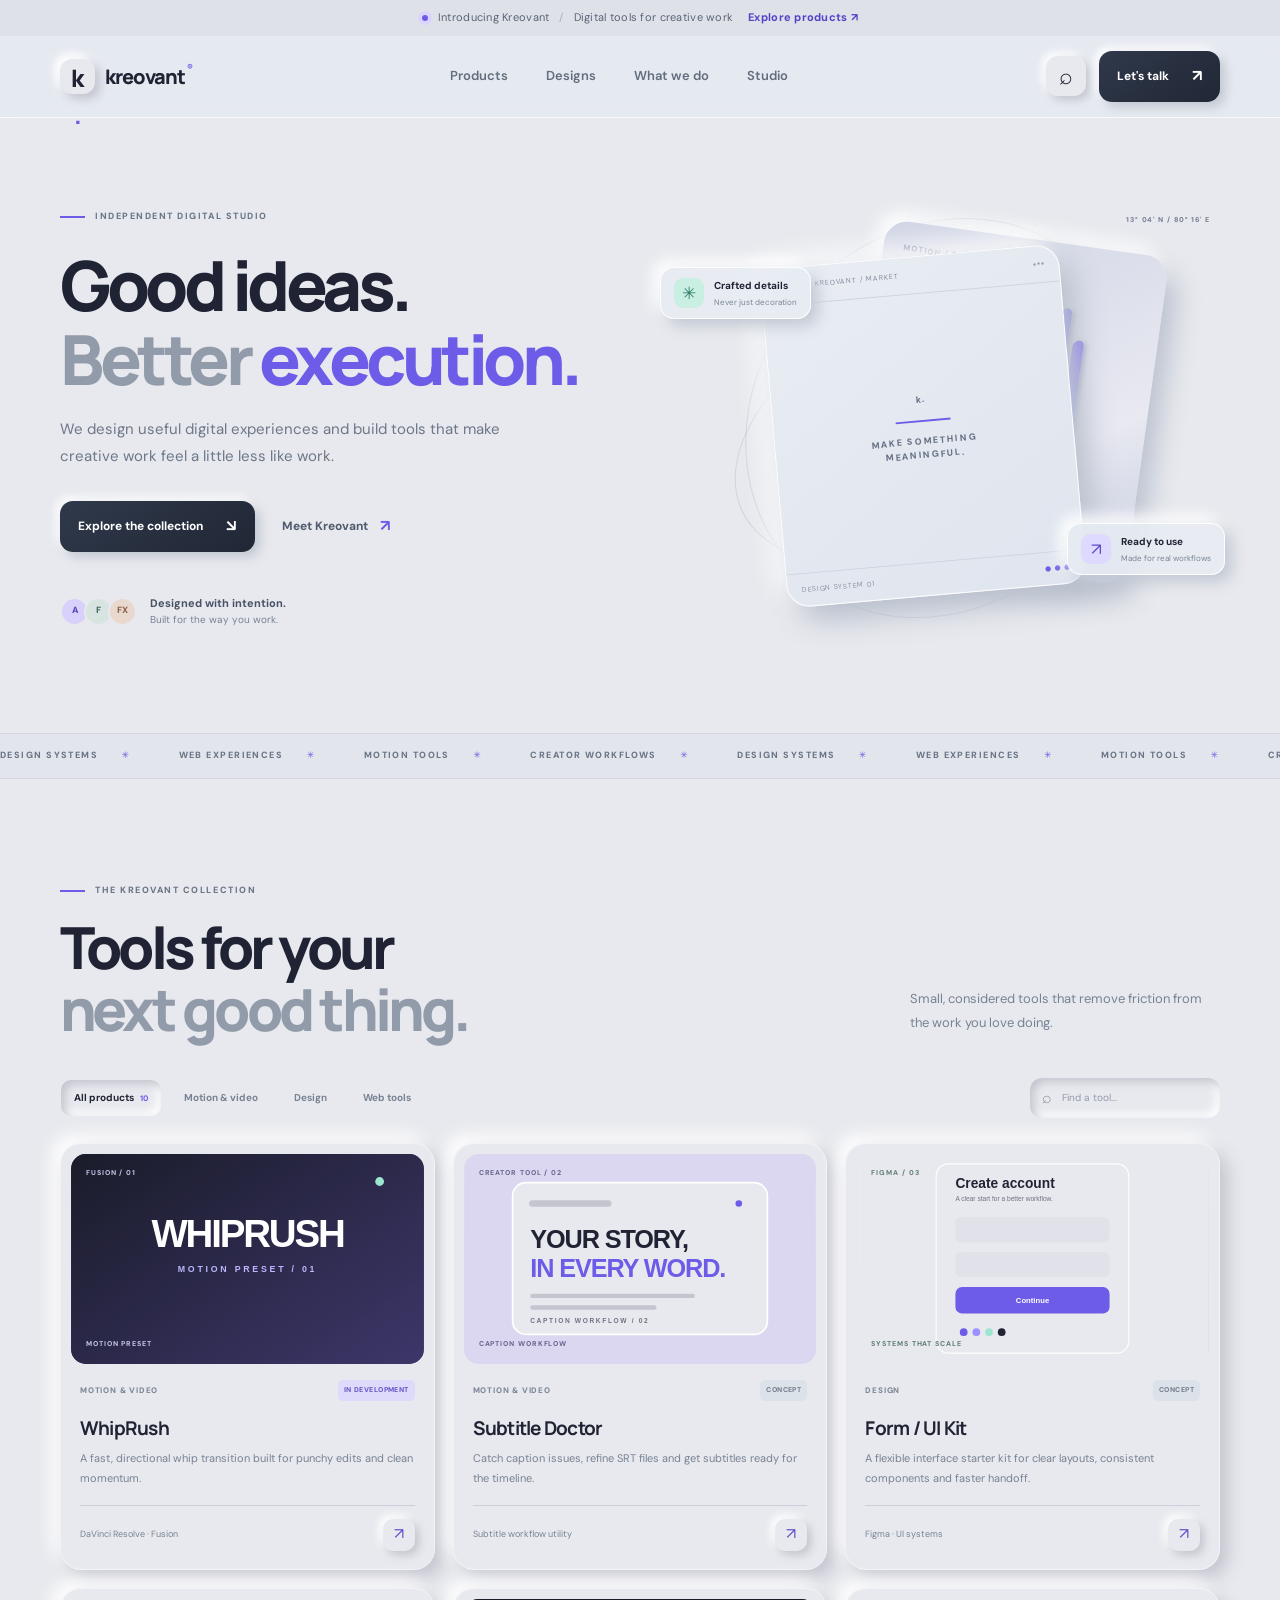
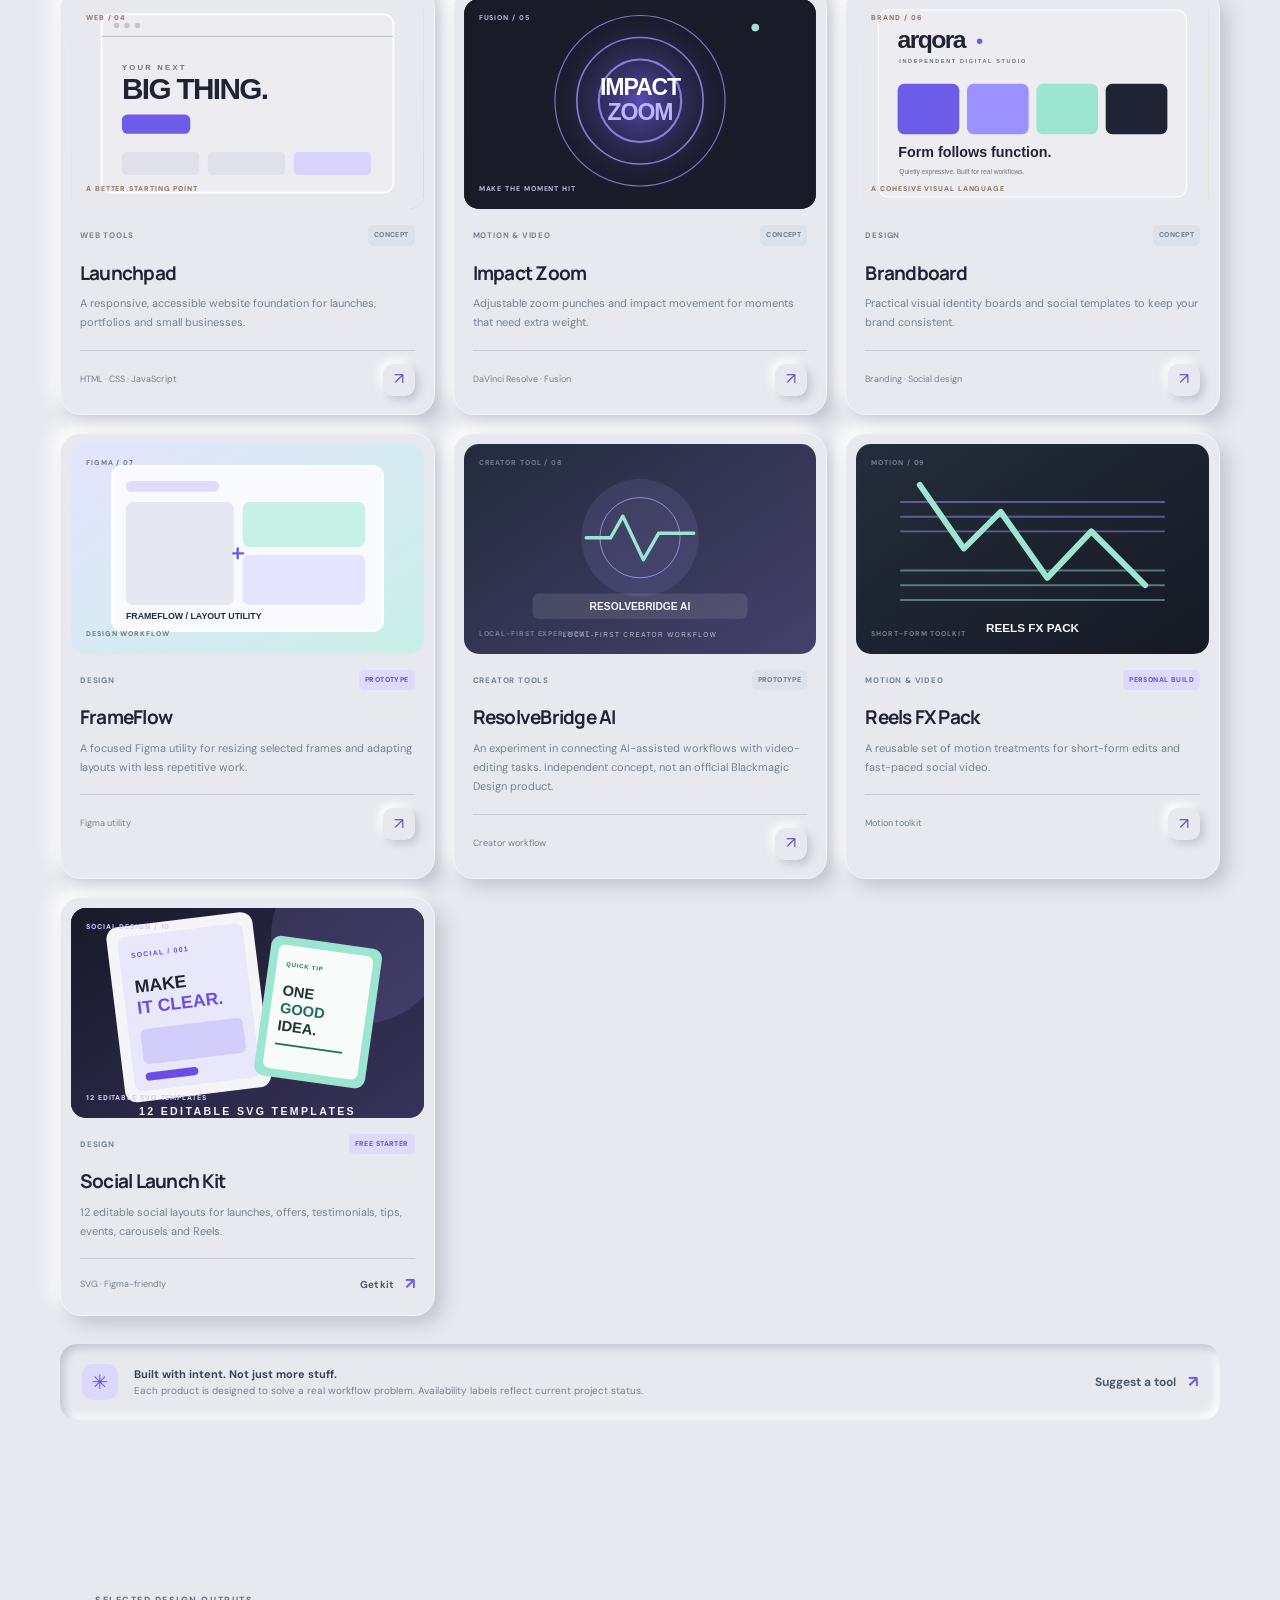
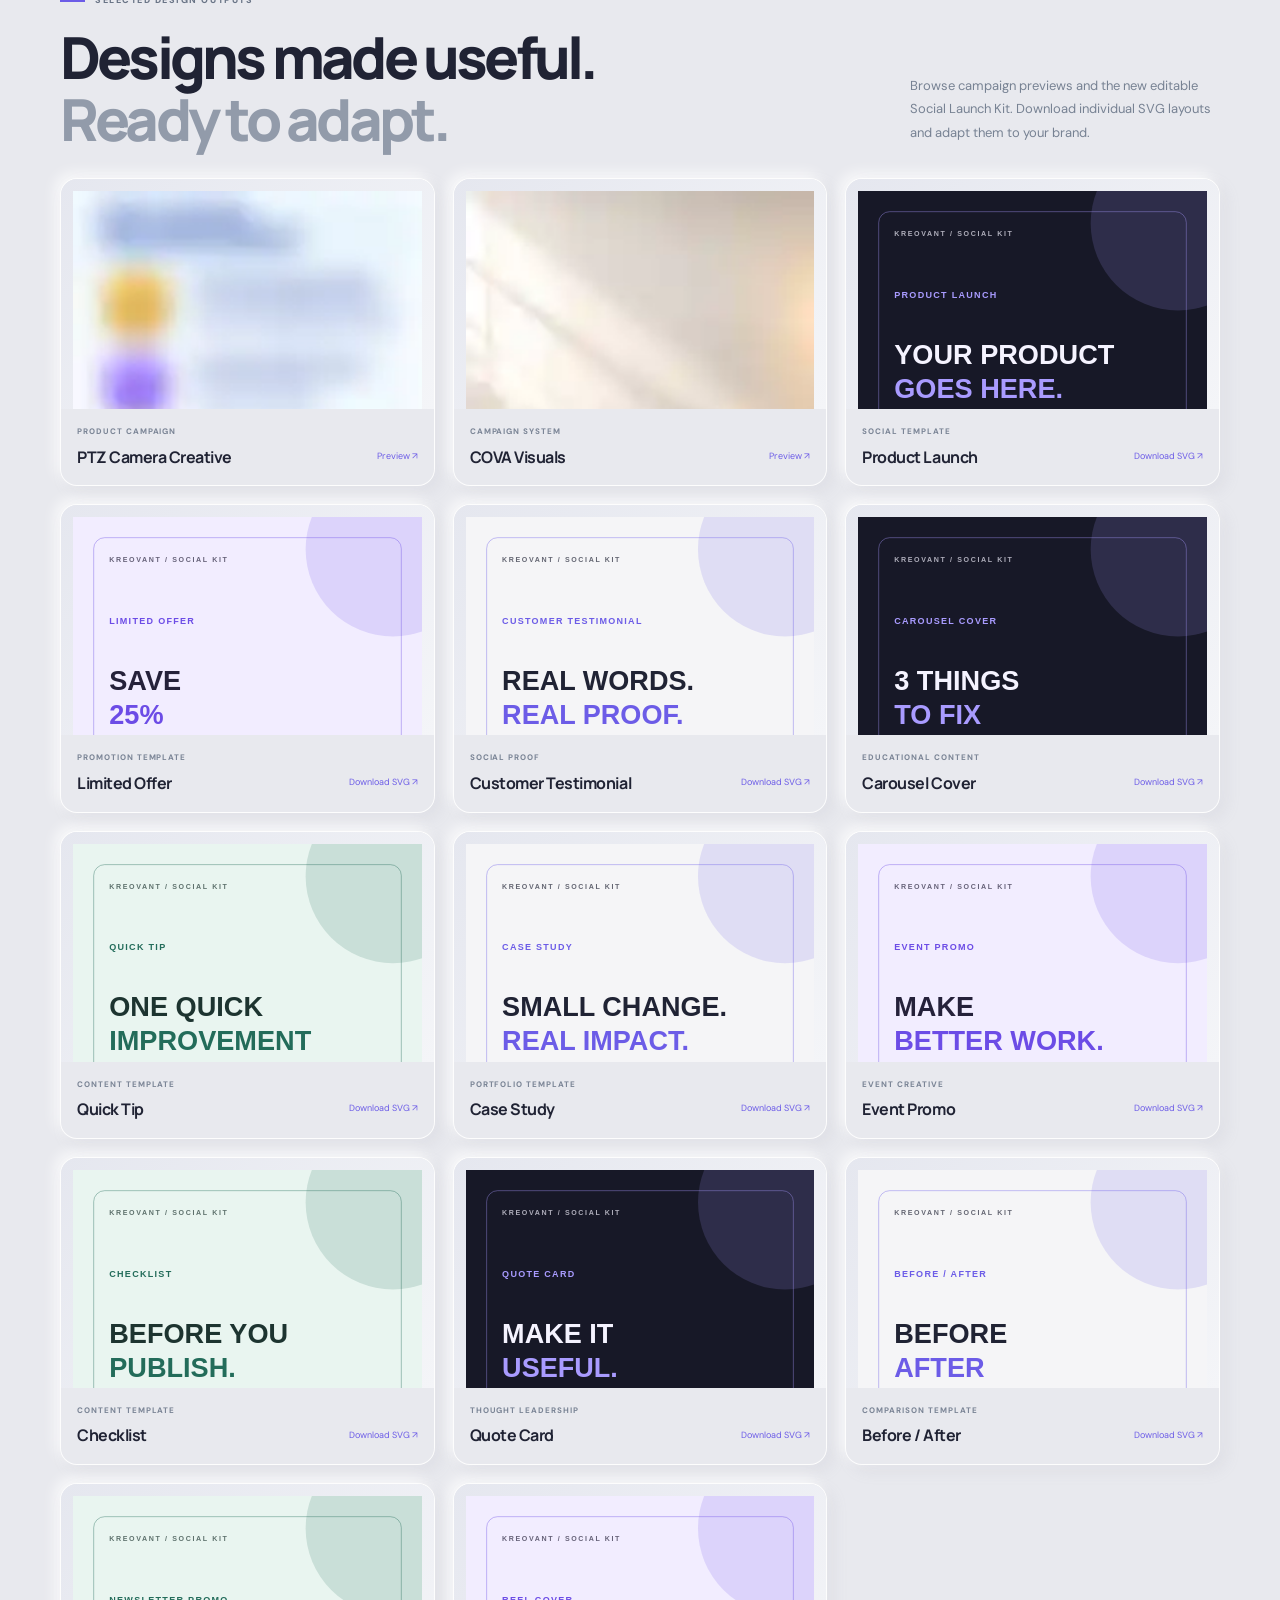
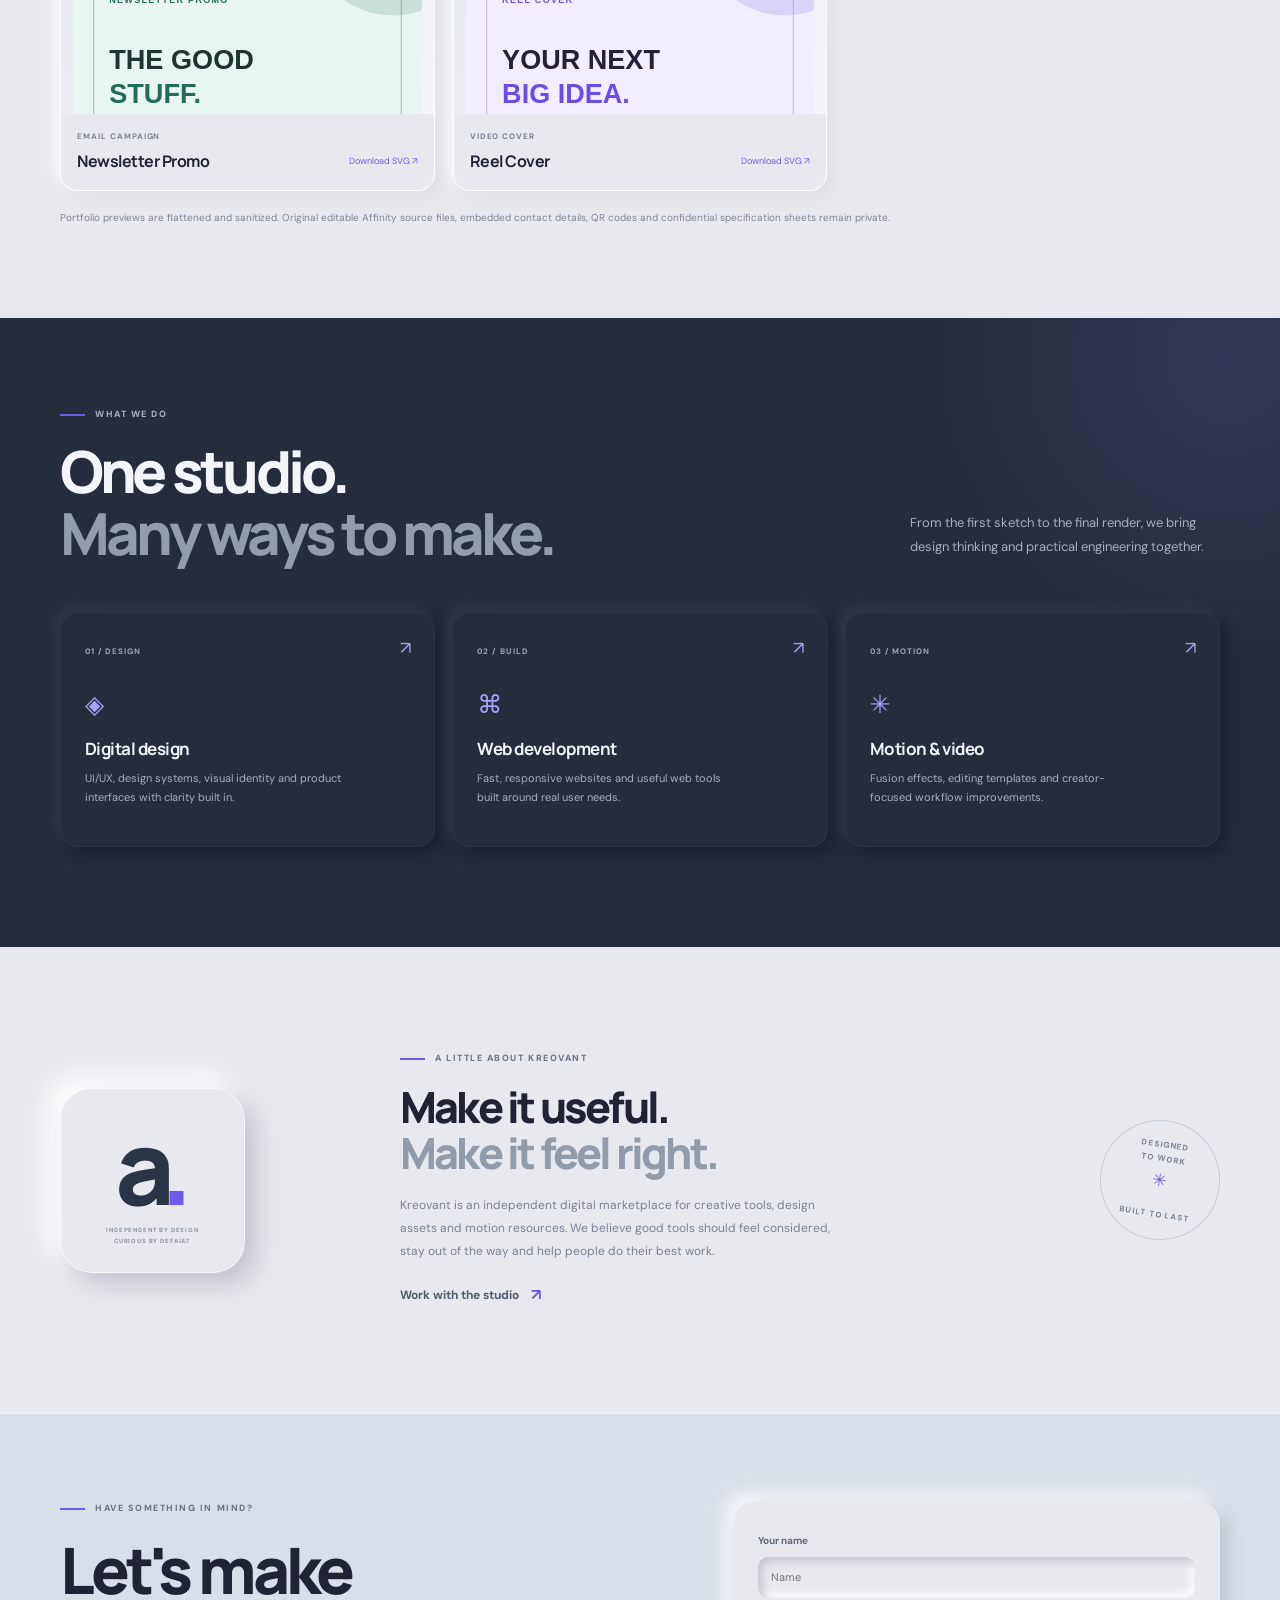
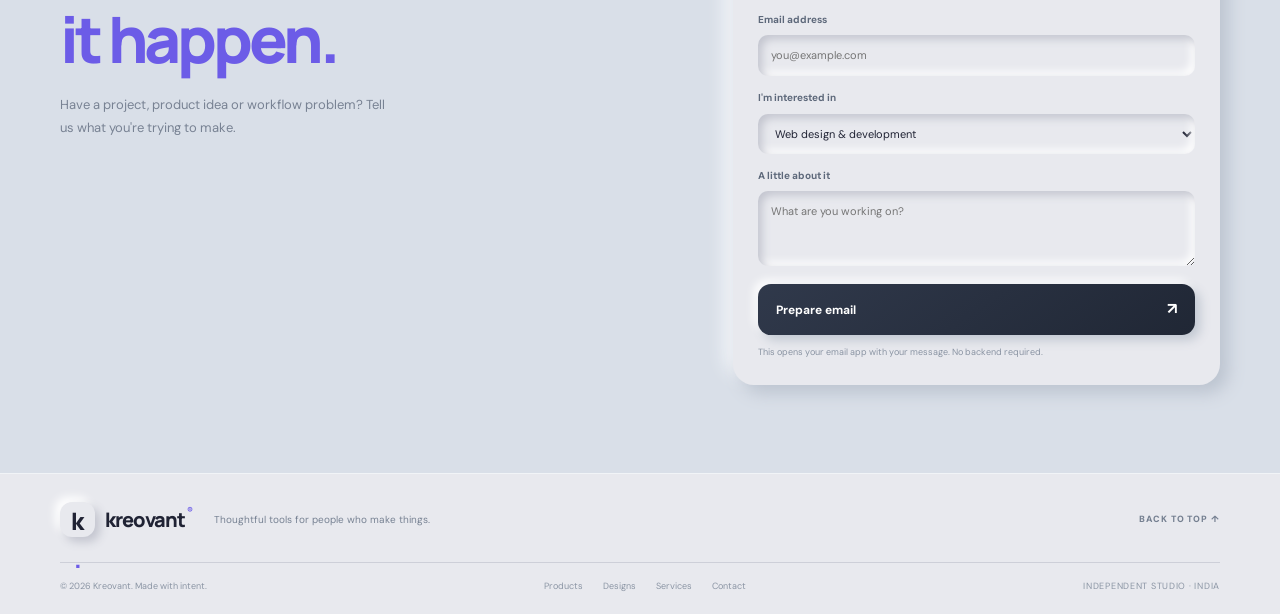
==== commit e4af100f: "Expand designs gallery and remove COVA Expo preview" ====
--- a/index.html
+++ b/index.html
@@ -75,13 +75,24 @@
   <div class="collection-note"><span class="note-icon">✳</span><p><strong>Built with intent. Not just more stuff.</strong><br>Each product is designed to solve a real workflow problem. Availability labels reflect current project status.</p><a href="#contact" class="text-link">Suggest a tool <span>↗</span></a></div>
 </section>
 <section class="section design-market wrap" id="design-work">
-  <div class="section-heading"><div><div class="eyebrow"><span class="eyebrow-line"></span> SELECTED DESIGN OUTPUTS</div><h2>Real work.<br><span class="headline-muted">Ready to browse.</span></h2></div><p>Campaign and visual-design work, presented as image previews. Editable Affinity source files stay private.</p></div>
+  <div class="section-heading"><div><div class="eyebrow"><span class="eyebrow-line"></span> SELECTED DESIGN OUTPUTS</div><h2>Designs made useful.<br><span class="headline-muted">Ready to adapt.</span></h2></div><p>Browse campaign previews and the new editable Social Launch Kit. Download individual SVG layouts and adapt them to your brand.</p></div>
   <div class="design-grid">
-    <a class="design-card" href="assets/designs/cova-expo.webp" target="_blank" rel="noopener"><div class="design-image"><img src="assets/designs/cova-expo.webp" alt="Sanitized COVA Expo design preview" loading="lazy"></div><div class="design-meta"><span>EVENT CREATIVE</span><b>COVA Expo</b><small>Preview ↗</small></div></a>
-    <a class="design-card" href="assets/designs/ptz-camera.webp" target="_blank" rel="noopener"><div class="design-image"><img src="assets/designs/ptz-camera.webp" alt="Sanitized PTZ camera campaign design preview" loading="lazy"></div><div class="design-meta"><span>PRODUCT CAMPAIGN</span><b>PTZ Camera Creative</b><small>Preview ↗</small></div></a>
-    <a class="design-card" href="assets/designs/cova-campaign.webp" target="_blank" rel="noopener"><div class="design-image"><img src="assets/designs/cova-campaign.webp" alt="Sanitized COVA campaign design preview" loading="lazy"></div><div class="design-meta"><span>CAMPAIGN SYSTEM</span><b>COVA Visuals</b><small>Preview ↗</small></div></a>
+    <a class="design-card" href="assets/designs/ptz-camera.webp" target="_blank" rel="noopener"><div class="design-image"><img src="assets/designs/ptz-camera.webp" alt="Sanitized PTZ camera campaign preview" loading="lazy"></div><div class="design-meta"><span>PRODUCT CAMPAIGN</span><b>PTZ Camera Creative</b><small>Preview ↗</small></div></a>
+    <a class="design-card" href="assets/designs/cova-campaign.webp" target="_blank" rel="noopener"><div class="design-image"><img src="assets/designs/cova-campaign.webp" alt="Sanitized COVA campaign preview" loading="lazy"></div><div class="design-meta"><span>CAMPAIGN SYSTEM</span><b>COVA Visuals</b><small>Preview ↗</small></div></a>
+    <a class="design-card" href="assets/kits/social-launch-kit/01-product-launch.svg" download><div class="design-image"><img src="assets/kits/social-launch-kit/01-product-launch.svg" alt="Editable Product Launch SVG template" loading="lazy"></div><div class="design-meta"><span>SOCIAL TEMPLATE</span><b>Product Launch</b><small>Download SVG ↗</small></div></a>
+    <a class="design-card" href="assets/kits/social-launch-kit/02-limited-offer.svg" download><div class="design-image"><img src="assets/kits/social-launch-kit/02-limited-offer.svg" alt="Editable Limited Offer SVG template" loading="lazy"></div><div class="design-meta"><span>PROMOTION TEMPLATE</span><b>Limited Offer</b><small>Download SVG ↗</small></div></a>
+    <a class="design-card" href="assets/kits/social-launch-kit/03-customer-love.svg" download><div class="design-image"><img src="assets/kits/social-launch-kit/03-customer-love.svg" alt="Editable Customer Testimonial SVG template" loading="lazy"></div><div class="design-meta"><span>SOCIAL PROOF</span><b>Customer Testimonial</b><small>Download SVG ↗</small></div></a>
+    <a class="design-card" href="assets/kits/social-launch-kit/04-carousel-cover.svg" download><div class="design-image"><img src="assets/kits/social-launch-kit/04-carousel-cover.svg" alt="Editable Carousel Cover SVG template" loading="lazy"></div><div class="design-meta"><span>EDUCATIONAL CONTENT</span><b>Carousel Cover</b><small>Download SVG ↗</small></div></a>
+    <a class="design-card" href="assets/kits/social-launch-kit/05-quick-tip.svg" download><div class="design-image"><img src="assets/kits/social-launch-kit/05-quick-tip.svg" alt="Editable Quick Tip SVG template" loading="lazy"></div><div class="design-meta"><span>CONTENT TEMPLATE</span><b>Quick Tip</b><small>Download SVG ↗</small></div></a>
+    <a class="design-card" href="assets/kits/social-launch-kit/06-case-study.svg" download><div class="design-image"><img src="assets/kits/social-launch-kit/06-case-study.svg" alt="Editable Case Study SVG template" loading="lazy"></div><div class="design-meta"><span>PORTFOLIO TEMPLATE</span><b>Case Study</b><small>Download SVG ↗</small></div></a>
+    <a class="design-card" href="assets/kits/social-launch-kit/07-event-promo.svg" download><div class="design-image"><img src="assets/kits/social-launch-kit/07-event-promo.svg" alt="Editable Event Promo SVG template" loading="lazy"></div><div class="design-meta"><span>EVENT CREATIVE</span><b>Event Promo</b><small>Download SVG ↗</small></div></a>
+    <a class="design-card" href="assets/kits/social-launch-kit/08-checklist.svg" download><div class="design-image"><img src="assets/kits/social-launch-kit/08-checklist.svg" alt="Editable Checklist SVG template" loading="lazy"></div><div class="design-meta"><span>CONTENT TEMPLATE</span><b>Checklist</b><small>Download SVG ↗</small></div></a>
+    <a class="design-card" href="assets/kits/social-launch-kit/09-quote-card.svg" download><div class="design-image"><img src="assets/kits/social-launch-kit/09-quote-card.svg" alt="Editable Quote Card SVG template" loading="lazy"></div><div class="design-meta"><span>THOUGHT LEADERSHIP</span><b>Quote Card</b><small>Download SVG ↗</small></div></a>
+    <a class="design-card" href="assets/kits/social-launch-kit/10-before-after.svg" download><div class="design-image"><img src="assets/kits/social-launch-kit/10-before-after.svg" alt="Editable Before / After SVG template" loading="lazy"></div><div class="design-meta"><span>COMPARISON TEMPLATE</span><b>Before / After</b><small>Download SVG ↗</small></div></a>
+    <a class="design-card" href="assets/kits/social-launch-kit/11-newsletter.svg" download><div class="design-image"><img src="assets/kits/social-launch-kit/11-newsletter.svg" alt="Editable Newsletter Promo SVG template" loading="lazy"></div><div class="design-meta"><span>EMAIL CAMPAIGN</span><b>Newsletter Promo</b><small>Download SVG ↗</small></div></a>
+    <a class="design-card" href="assets/kits/social-launch-kit/12-reel-cover.svg" download><div class="design-image"><img src="assets/kits/social-launch-kit/12-reel-cover.svg" alt="Editable Reel Cover SVG template" loading="lazy"></div><div class="design-meta"><span>VIDEO COVER</span><b>Reel Cover</b><small>Download SVG ↗</small></div></a>
   </div>
-  <p class="privacy-note">Public previews are flattened and sanitized. Editable .af source files, embedded contact details, QR codes and technical specification sheets are not published.</p>
+  <p class="privacy-note">Portfolio previews are flattened and sanitized. Original editable Affinity source files, embedded contact details, QR codes and confidential specification sheets remain private.</p>
 </section>
 <section class="services-band" id="services"><div class="wrap services-inner"><div class="section-heading light-heading"><div><div class="eyebrow"><span class="eyebrow-line"></span> WHAT WE DO</div><h2>One studio.<br><span>Many ways to make.</span></h2></div><p>From the first sketch to the final render, we bring design thinking and practical engineering together.</p></div><div class="service-grid"><article class="service-card"><span class="service-number">01 / DESIGN</span><div class="service-icon">◈</div><h3>Digital design</h3><p>UI/UX, design systems, visual identity and product interfaces with clarity built in.</p><span class="service-arrow">↗</span></article><article class="service-card"><span class="service-number">02 / BUILD</span><div class="service-icon">⌘</div><h3>Web development</h3><p>Fast, responsive websites and useful web tools built around real user needs.</p><span class="service-arrow">↗</span></article><article class="service-card"><span class="service-number">03 / MOTION</span><div class="service-icon">✳</div><h3>Motion & video</h3><p>Fusion effects, editing templates and creator-focused workflow improvements.</p><span class="service-arrow">↗</span></article></div></div></section>
 <section class="studio-section wrap" id="studio"><div class="studio-mark"><span>a<span>.</span></span><div class="studio-mark-caption">INDEPENDENT BY DESIGN<br>CURIOUS BY DEFAULT</div></div><div class="studio-copy"><div class="eyebrow"><span class="eyebrow-line"></span> A LITTLE ABOUT KREOVANT</div><h2>Make it useful.<br><span class="headline-muted">Make it feel right.</span></h2><p>Kreovant is an independent digital marketplace for creative tools, design assets and motion resources. We believe good tools should feel considered, stay out of the way and help people do their best work.</p><a class="text-link" href="#contact">Work with the studio <span>↗</span></a></div><div class="studio-stamp">DESIGNED<br>TO WORK <span>✳</span><br>BUILT TO LAST</div></section>
--- a/css/style.css
+++ b/css/style.css
@@ -35,3 +35,5 @@
 .privacy-note{font-size:10px;line-height:1.7;color:#7b8596;margin-top:18px}
 @media(max-width:900px){.product-grid{grid-template-columns:repeat(2,minmax(0,1fr))}.design-grid{grid-template-columns:repeat(2,minmax(0,1fr))}}
 @media(max-width:640px){.product-grid{grid-template-columns:1fr}.design-grid{grid-template-columns:1fr}.design-image{height:250px}.design-market{padding-top:58px;padding-bottom:62px}}
+
+.visual-socialkit{background:linear-gradient(140deg,#171827,#38345d);color:#f5f3ff}.visual-socialkit .visual-tag,.visual-socialkit .visual-foot{color:#d2cbff}.visual-socialkit .product-artwork{width:100%;height:100%;object-fit:cover;position:absolute;inset:0}.product-bottom .text-link{white-space:nowrap;font-size:10px}
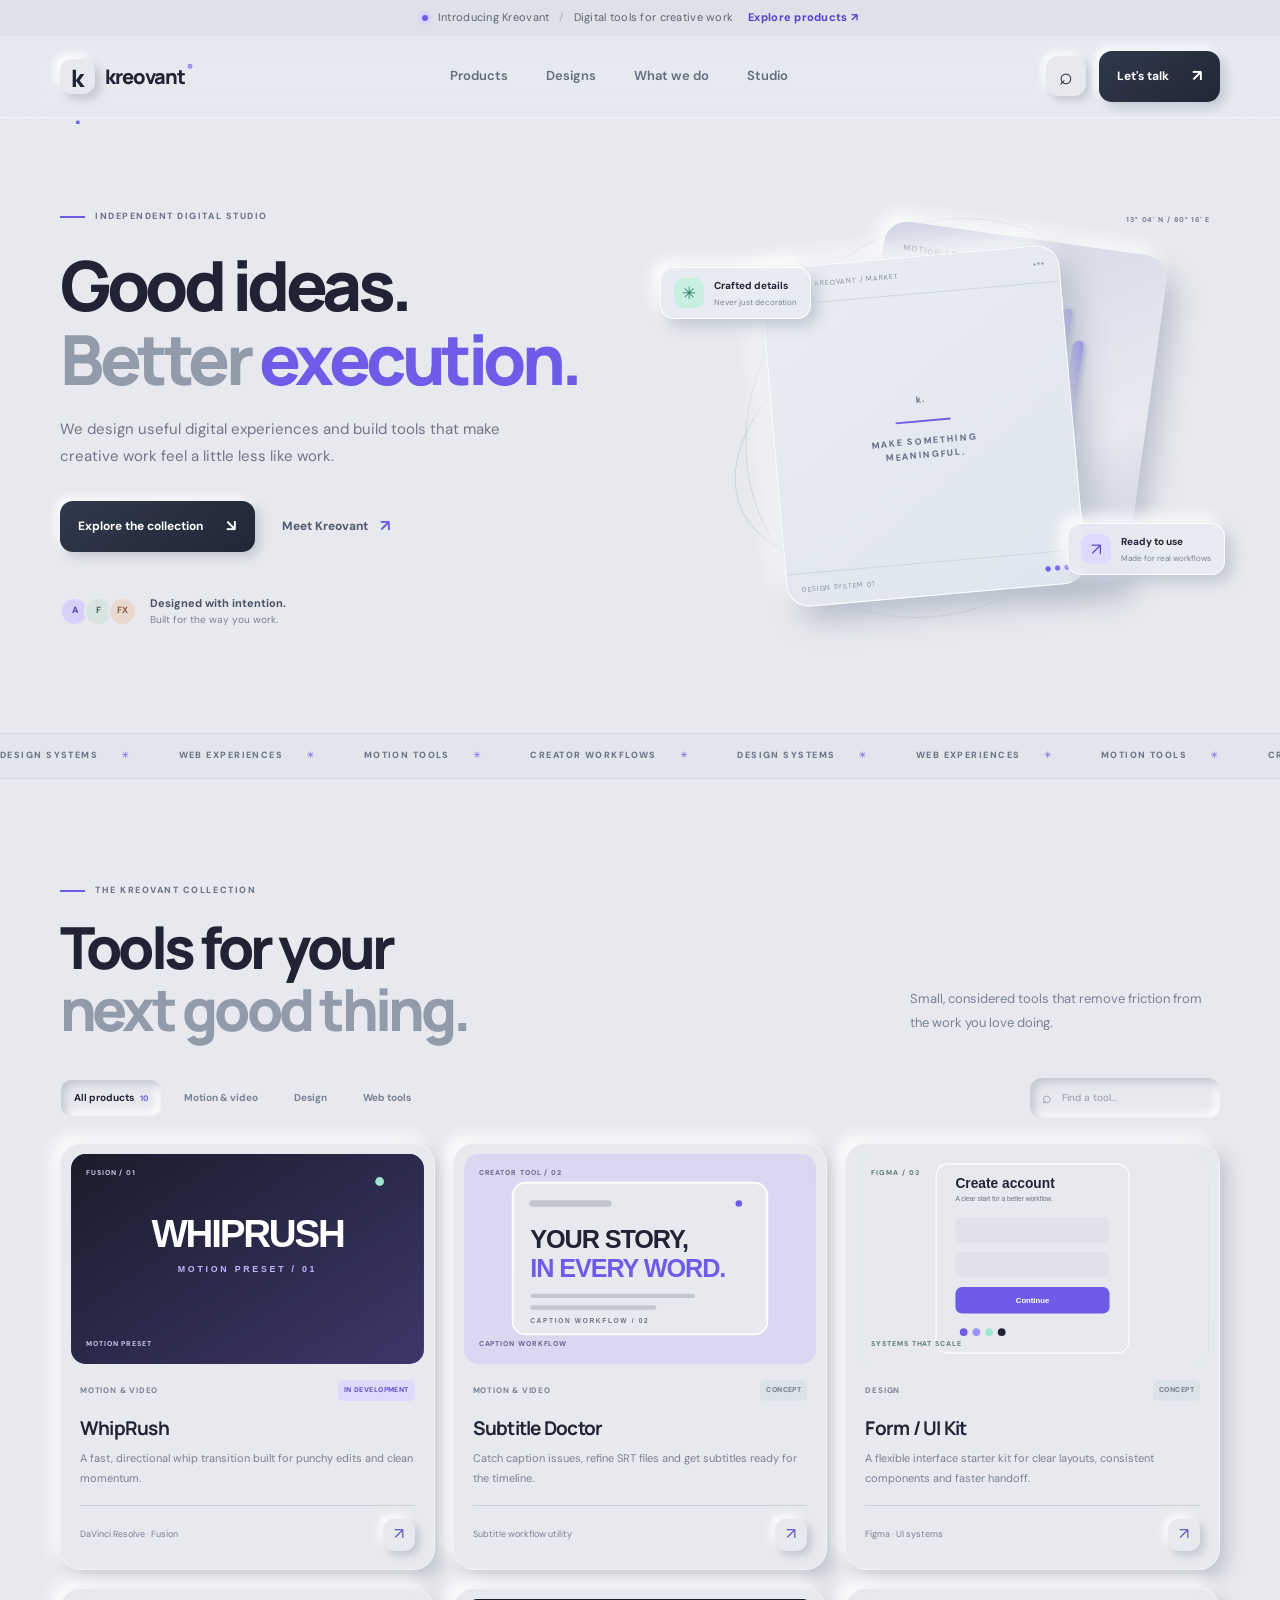
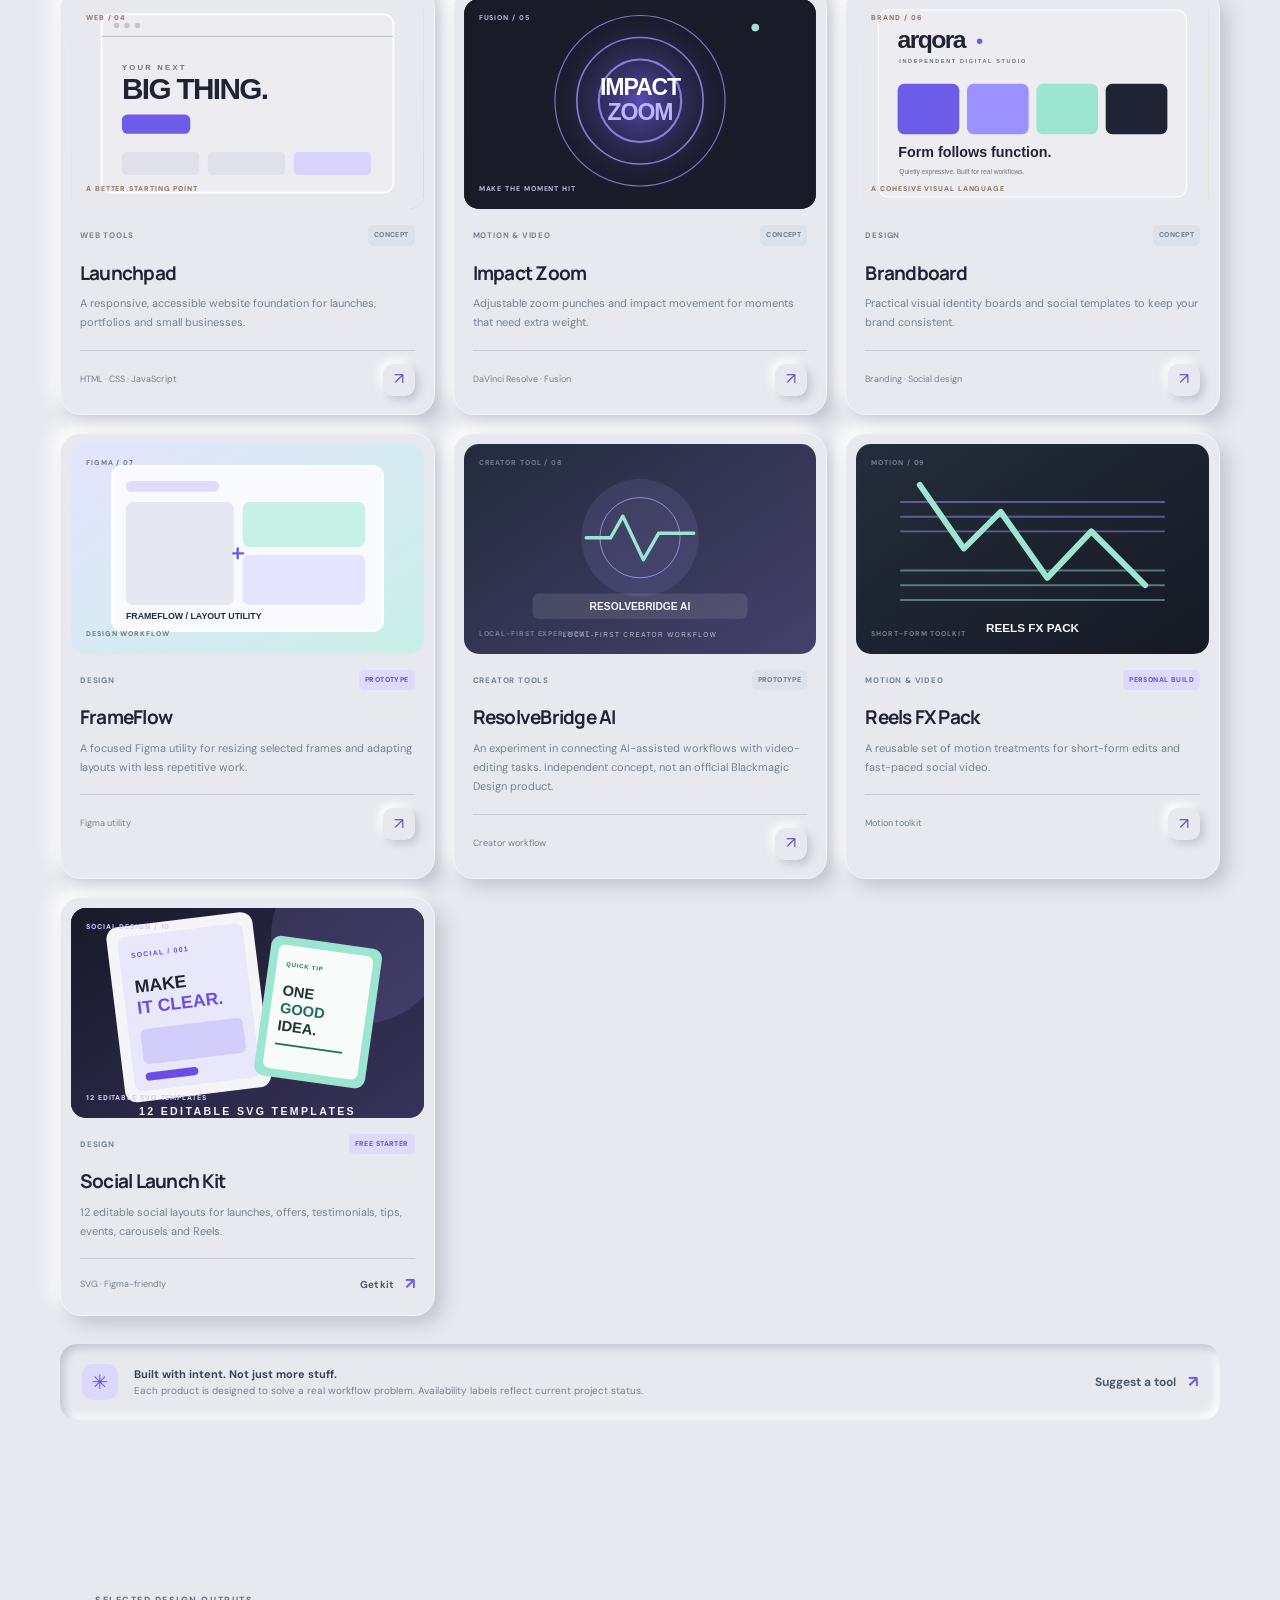
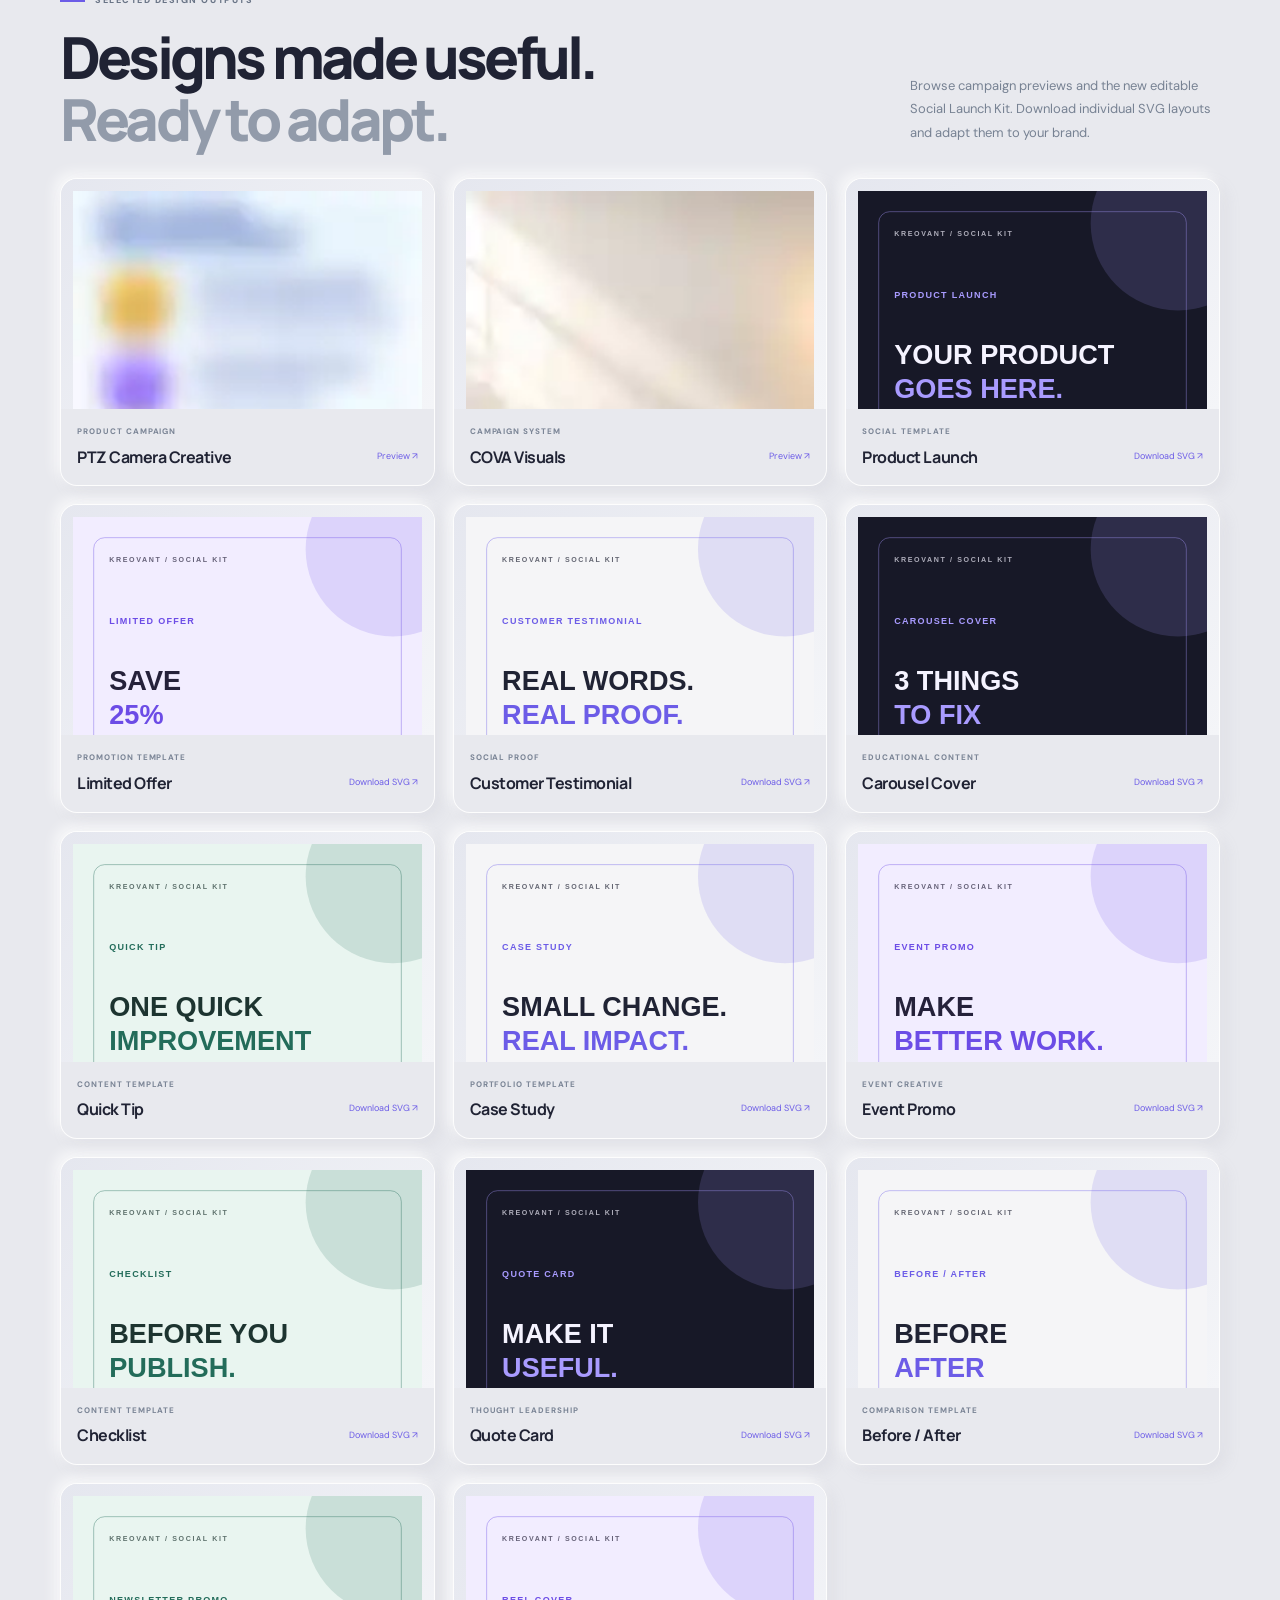
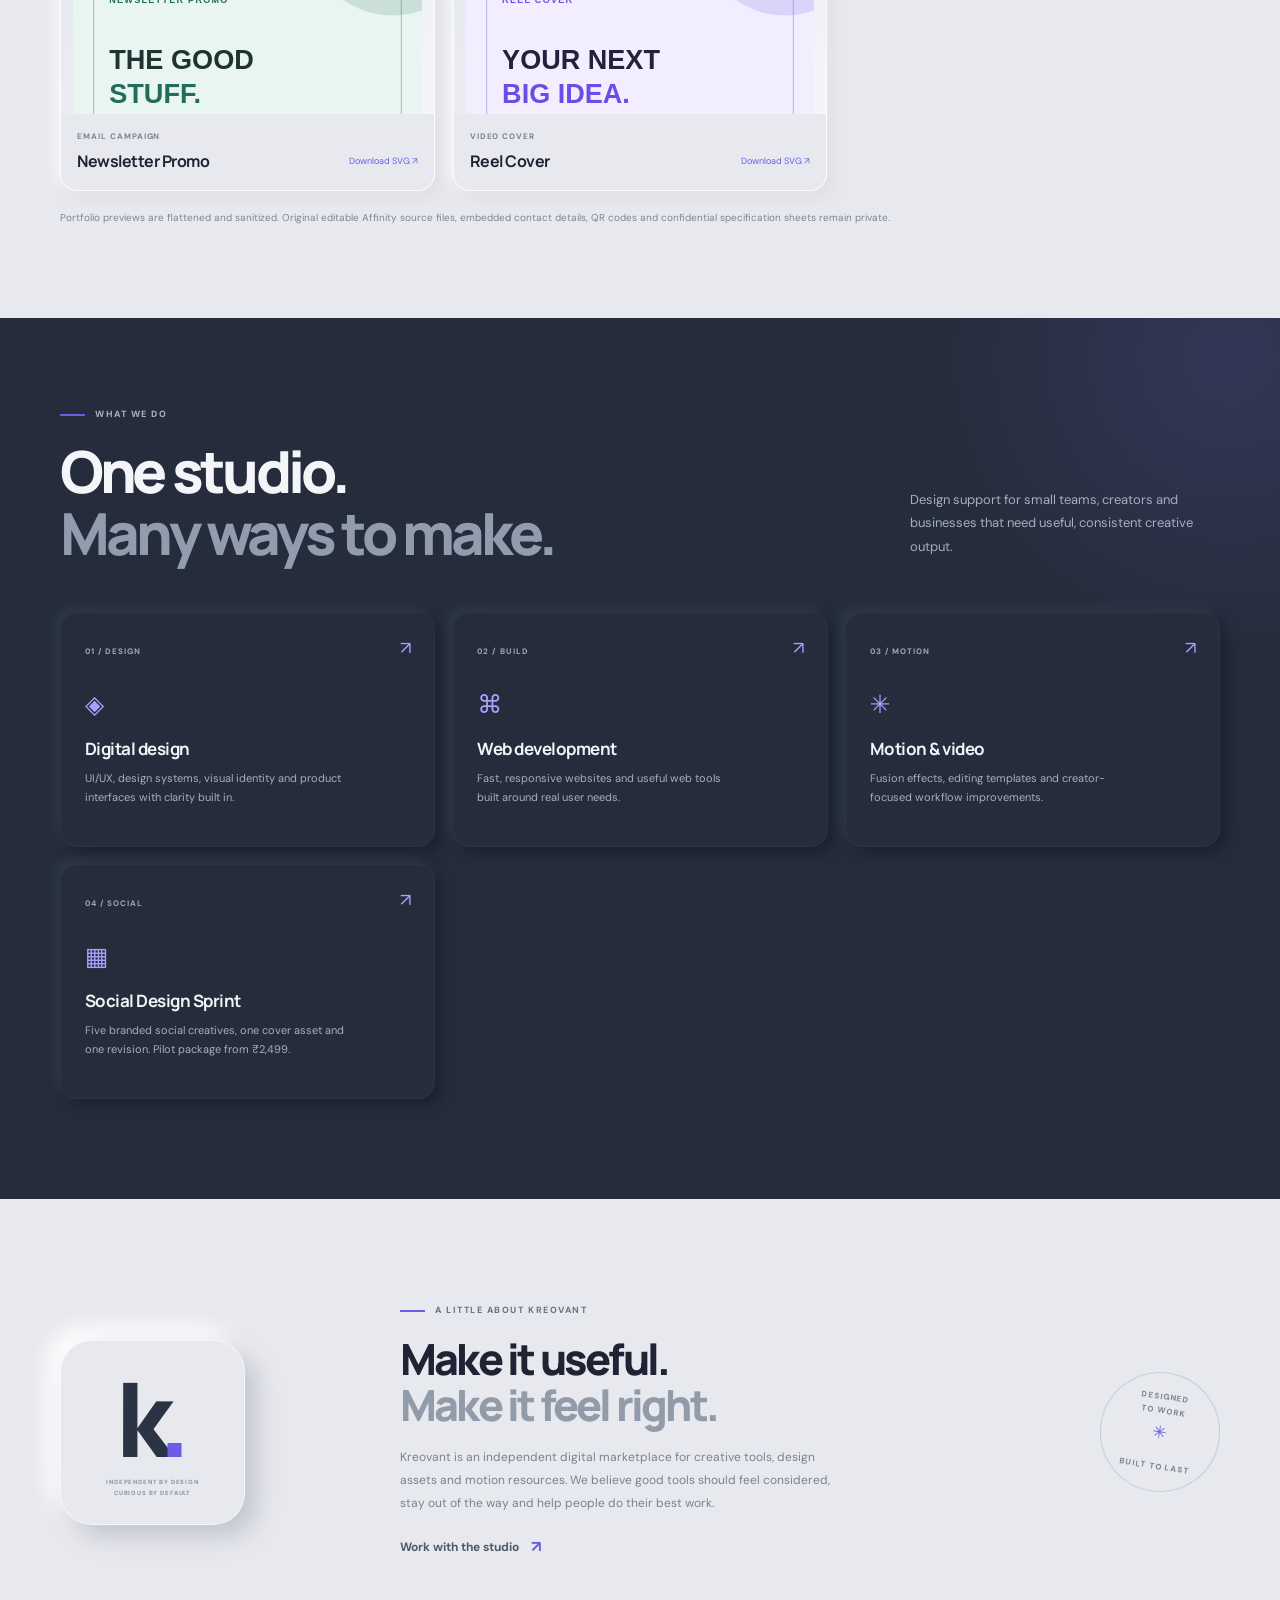
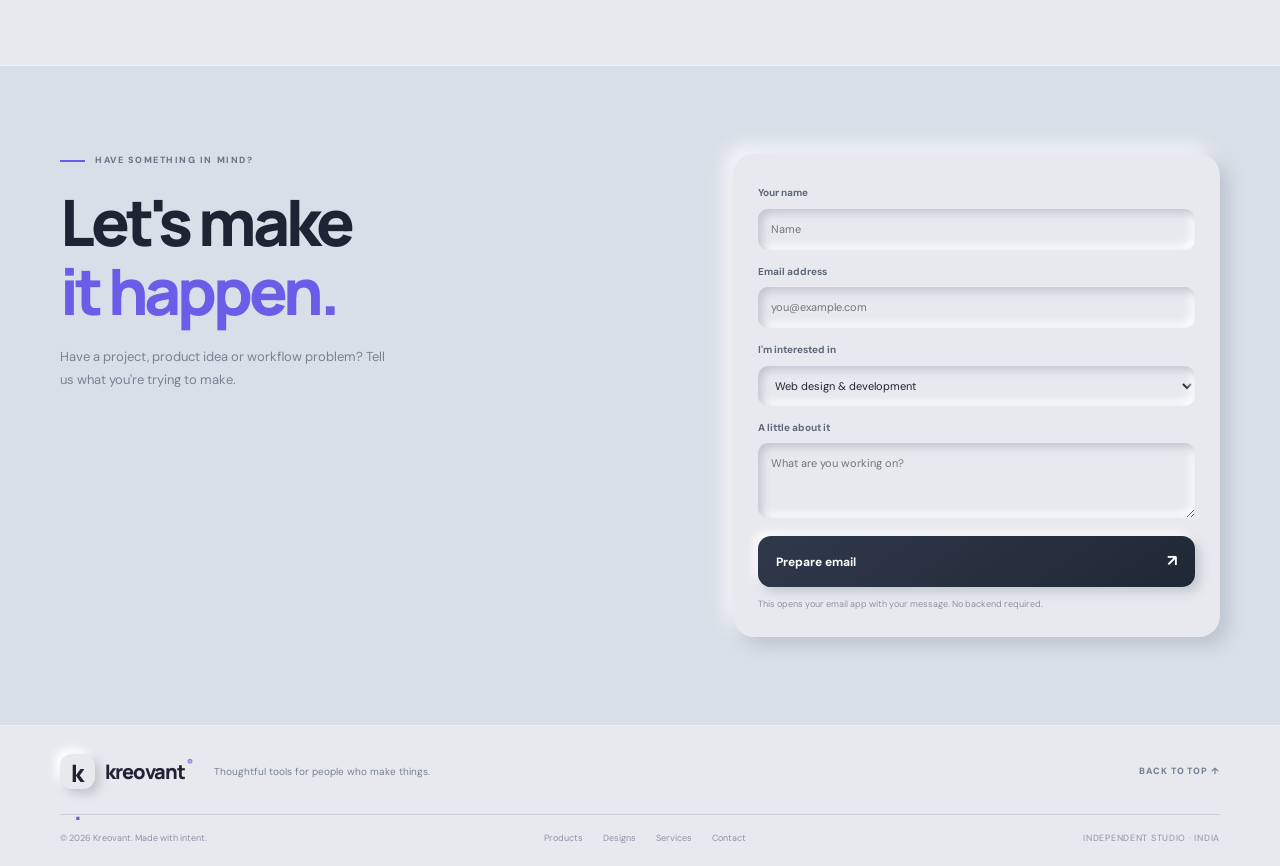
==== commit cd8f0607: "Add Social Design Sprint offer and update studio identity" ====
--- a/index.html
+++ b/index.html
@@ -94,9 +94,9 @@
   </div>
   <p class="privacy-note">Portfolio previews are flattened and sanitized. Original editable Affinity source files, embedded contact details, QR codes and confidential specification sheets remain private.</p>
 </section>
-<section class="services-band" id="services"><div class="wrap services-inner"><div class="section-heading light-heading"><div><div class="eyebrow"><span class="eyebrow-line"></span> WHAT WE DO</div><h2>One studio.<br><span>Many ways to make.</span></h2></div><p>From the first sketch to the final render, we bring design thinking and practical engineering together.</p></div><div class="service-grid"><article class="service-card"><span class="service-number">01 / DESIGN</span><div class="service-icon">◈</div><h3>Digital design</h3><p>UI/UX, design systems, visual identity and product interfaces with clarity built in.</p><span class="service-arrow">↗</span></article><article class="service-card"><span class="service-number">02 / BUILD</span><div class="service-icon">⌘</div><h3>Web development</h3><p>Fast, responsive websites and useful web tools built around real user needs.</p><span class="service-arrow">↗</span></article><article class="service-card"><span class="service-number">03 / MOTION</span><div class="service-icon">✳</div><h3>Motion & video</h3><p>Fusion effects, editing templates and creator-focused workflow improvements.</p><span class="service-arrow">↗</span></article></div></div></section>
-<section class="studio-section wrap" id="studio"><div class="studio-mark"><span>a<span>.</span></span><div class="studio-mark-caption">INDEPENDENT BY DESIGN<br>CURIOUS BY DEFAULT</div></div><div class="studio-copy"><div class="eyebrow"><span class="eyebrow-line"></span> A LITTLE ABOUT KREOVANT</div><h2>Make it useful.<br><span class="headline-muted">Make it feel right.</span></h2><p>Kreovant is an independent digital marketplace for creative tools, design assets and motion resources. We believe good tools should feel considered, stay out of the way and help people do their best work.</p><a class="text-link" href="#contact">Work with the studio <span>↗</span></a></div><div class="studio-stamp">DESIGNED<br>TO WORK <span>✳</span><br>BUILT TO LAST</div></section>
-<section class="contact-section" id="contact"><div class="wrap contact-inner"><div><div class="eyebrow"><span class="eyebrow-line"></span> HAVE SOMETHING IN MIND?</div><h2>Let's make<br><span>it happen.</span></h2><p>Have a project, product idea or workflow problem? Tell us what you're trying to make.</p></div><form class="contact-form" id="contactForm"><label for="contactName">Your name</label><input id="contactName" name="name" required placeholder="Name"><label for="contactEmail">Email address</label><input id="contactEmail" name="email" type="email" required placeholder="you@example.com"><label for="contactType">I'm interested in</label><select id="contactType" name="interest"><option>Web design & development</option><option>Figma / UI design</option><option>DaVinci Resolve effects</option><option>Digital products</option><option>Something else</option></select><label for="contactMessage">A little about it</label><textarea id="contactMessage" name="message" rows="3" placeholder="What are you working on?"></textarea><button class="button button-dark form-submit" type="submit">Prepare email <span>↗</span></button><p class="form-note" id="formNote">This opens your email app with your message. No backend required.</p></form></div></section>
+<section class="services-band" id="services"><div class="wrap services-inner"><div class="section-heading light-heading"><div><div class="eyebrow"><span class="eyebrow-line"></span> WHAT WE DO</div><h2>One studio.<br><span>Many ways to make.</span></h2></div><p>Design support for small teams, creators and businesses that need useful, consistent creative output.</p></div><div class="service-grid"><article class="service-card"><span class="service-number">01 / DESIGN</span><div class="service-icon">◈</div><h3>Digital design</h3><p>UI/UX, design systems, visual identity and product interfaces with clarity built in.</p><span class="service-arrow">↗</span></article><article class="service-card"><span class="service-number">02 / BUILD</span><div class="service-icon">⌘</div><h3>Web development</h3><p>Fast, responsive websites and useful web tools built around real user needs.</p><span class="service-arrow">↗</span></article><article class="service-card"><span class="service-number">03 / MOTION</span><div class="service-icon">✳</div><h3>Motion & video</h3><p>Fusion effects, editing templates and creator-focused workflow improvements.</p><span class="service-arrow">↗</span></article><article class="service-card"><span class="service-number">04 / SOCIAL</span><div class="service-icon">▦</div><h3>Social Design Sprint</h3><p>Five branded social creatives, one cover asset and one revision. Pilot package from ₹2,499.</p><a class="service-arrow" href="#contact" aria-label="Enquire about Social Design Sprint">↗</a></article></div></div></section>
+<section class="studio-section wrap" id="studio"><div class="studio-mark"><span>k<span>.</span></span><div class="studio-mark-caption">INDEPENDENT BY DESIGN<br>CURIOUS BY DEFAULT</div></div><div class="studio-copy"><div class="eyebrow"><span class="eyebrow-line"></span> A LITTLE ABOUT KREOVANT</div><h2>Make it useful.<br><span class="headline-muted">Make it feel right.</span></h2><p>Kreovant is an independent digital marketplace for creative tools, design assets and motion resources. We believe good tools should feel considered, stay out of the way and help people do their best work.</p><a class="text-link" href="#contact">Work with the studio <span>↗</span></a></div><div class="studio-stamp">DESIGNED<br>TO WORK <span>✳</span><br>BUILT TO LAST</div></section>
+<section class="contact-section" id="contact"><div class="wrap contact-inner"><div><div class="eyebrow"><span class="eyebrow-line"></span> HAVE SOMETHING IN MIND?</div><h2>Let's make<br><span>it happen.</span></h2><p>Have a project, product idea or workflow problem? Tell us what you're trying to make.</p></div><form class="contact-form" id="contactForm"><label for="contactName">Your name</label><input id="contactName" name="name" required placeholder="Name"><label for="contactEmail">Email address</label><input id="contactEmail" name="email" type="email" required placeholder="you@example.com"><label for="contactType">I'm interested in</label><select id="contactType" name="interest"><option>Web design & development</option><option>Figma / UI design</option><option>DaVinci Resolve effects</option><option>Digital products</option><option>Social Design Sprint (₹2,499 pilot)</option><option>Something else</option></select><label for="contactMessage">A little about it</label><textarea id="contactMessage" name="message" rows="3" placeholder="What are you working on?"></textarea><button class="button button-dark form-submit" type="submit">Prepare email <span>↗</span></button><p class="form-note" id="formNote">This opens your email app with your message. No backend required.</p></form></div></section>
 </main>
 <footer class="site-footer"><div class="wrap footer-top"><a class="brand" href="#"><span class="brand-mark">k<span>.</span></span><span class="brand-name">kreovant<span>®</span></span></a><p>Thoughtful tools for people who make things.</p><a href="#top" class="back-top">BACK TO TOP ↑</a></div><div class="wrap footer-bottom"><span>© <span id="year"></span> Kreovant. Made with intent.</span><div><a href="#products">Products</a><a href="#design-work">Designs</a><a href="#services">Services</a><a href="#contact">Contact</a></div><span class="footer-location">INDEPENDENT STUDIO · INDIA</span></div></footer>
 <div class="search-overlay" id="searchOverlay" role="dialog" aria-modal="true" aria-labelledby="overlaySearchTitle" hidden><div class="search-panel"><button id="closeSearch" class="icon-btn close-search" aria-label="Close search">×</button><label id="overlaySearchTitle" for="overlaySearch">Find something good</label><input id="overlaySearch" type="search" placeholder="Try “Fusion”, “Figma” or “web”"><p>Search the collection to find your next tool.</p><div id="searchResults" aria-live="polite" aria-atomic="true"></div></div></div>
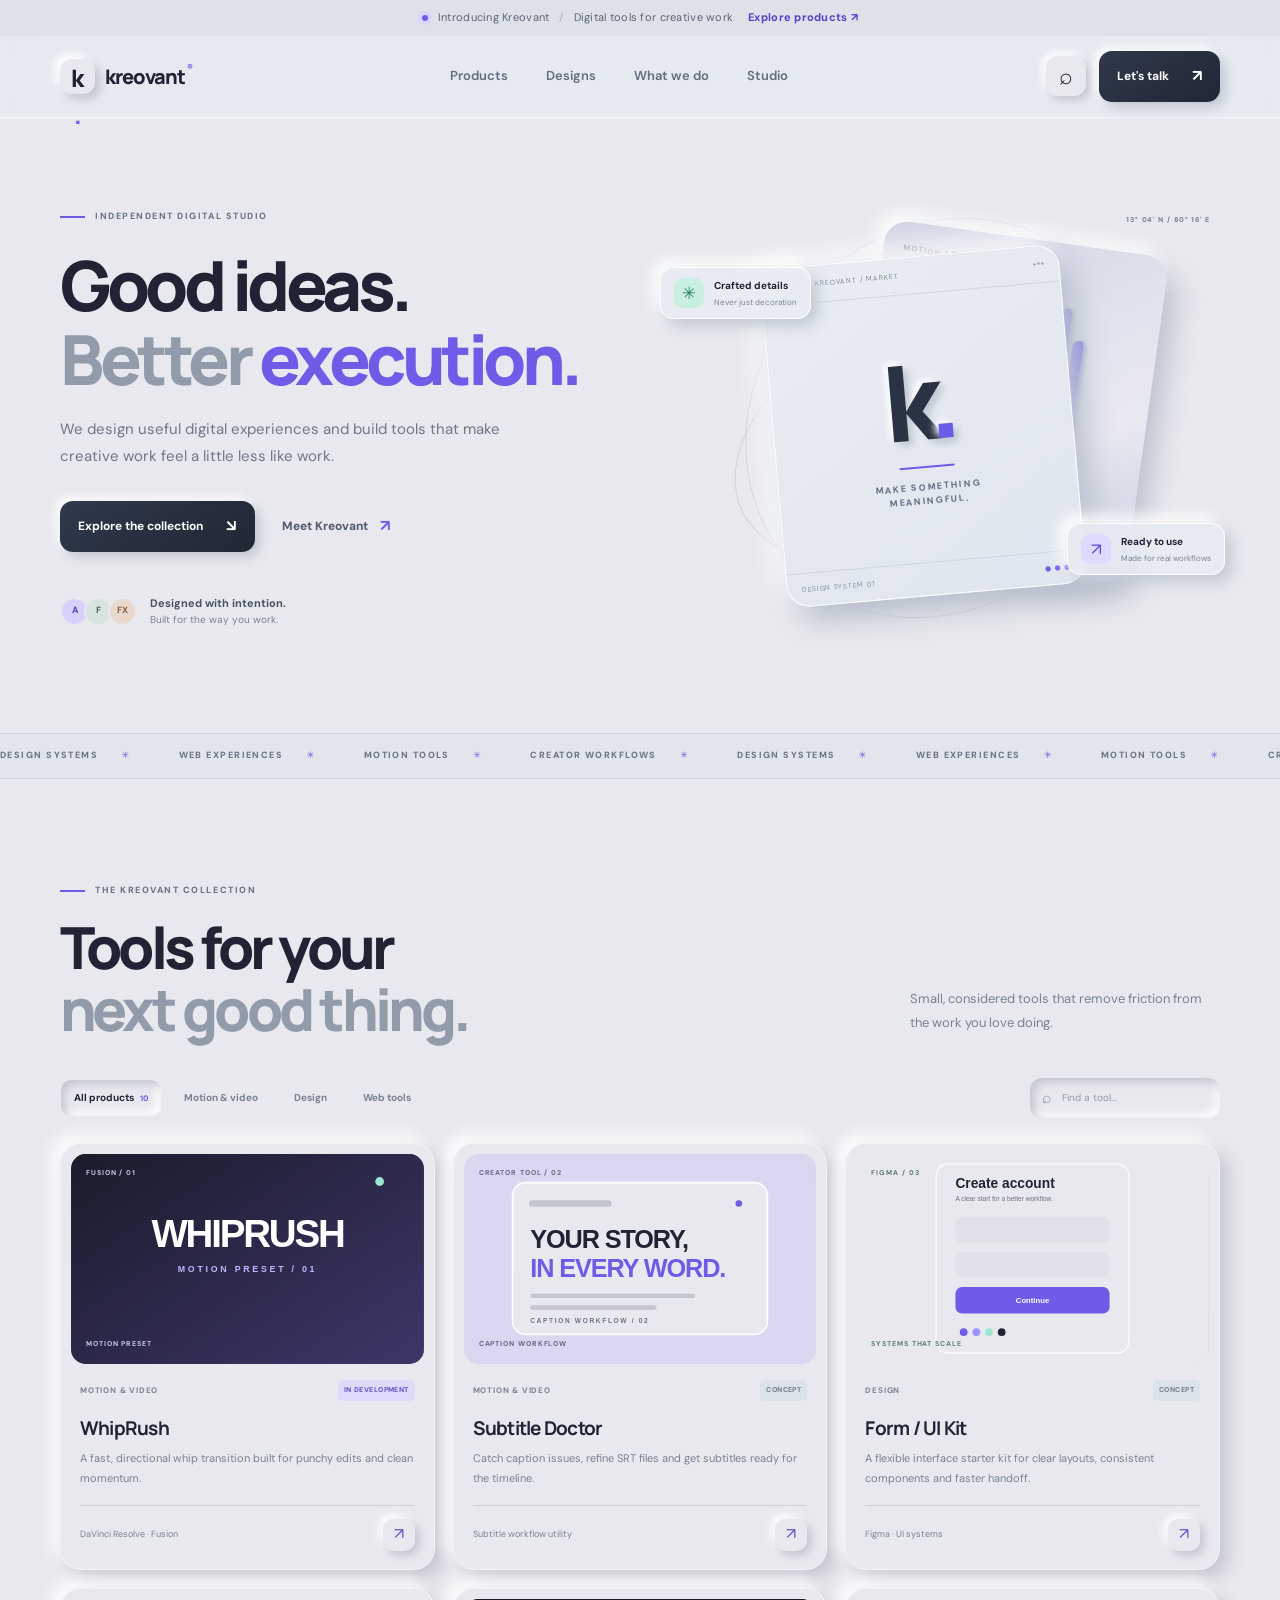
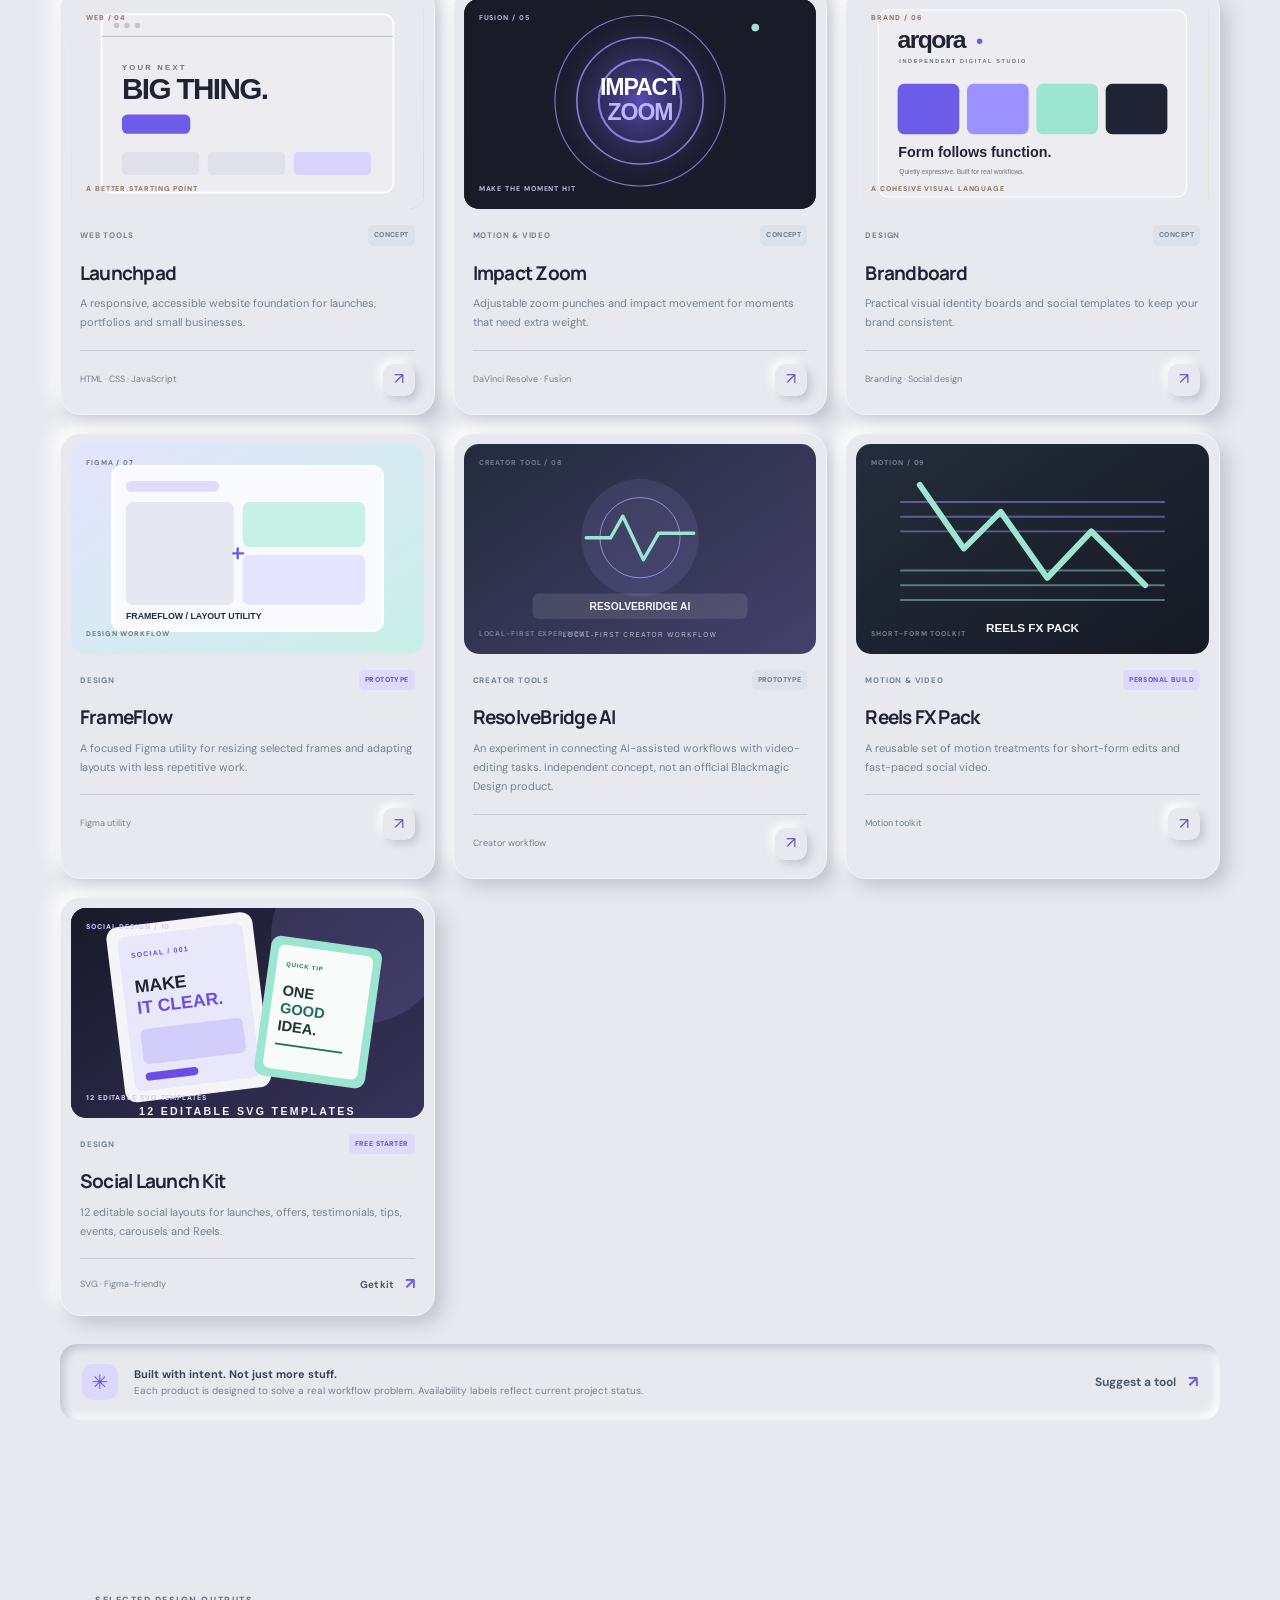
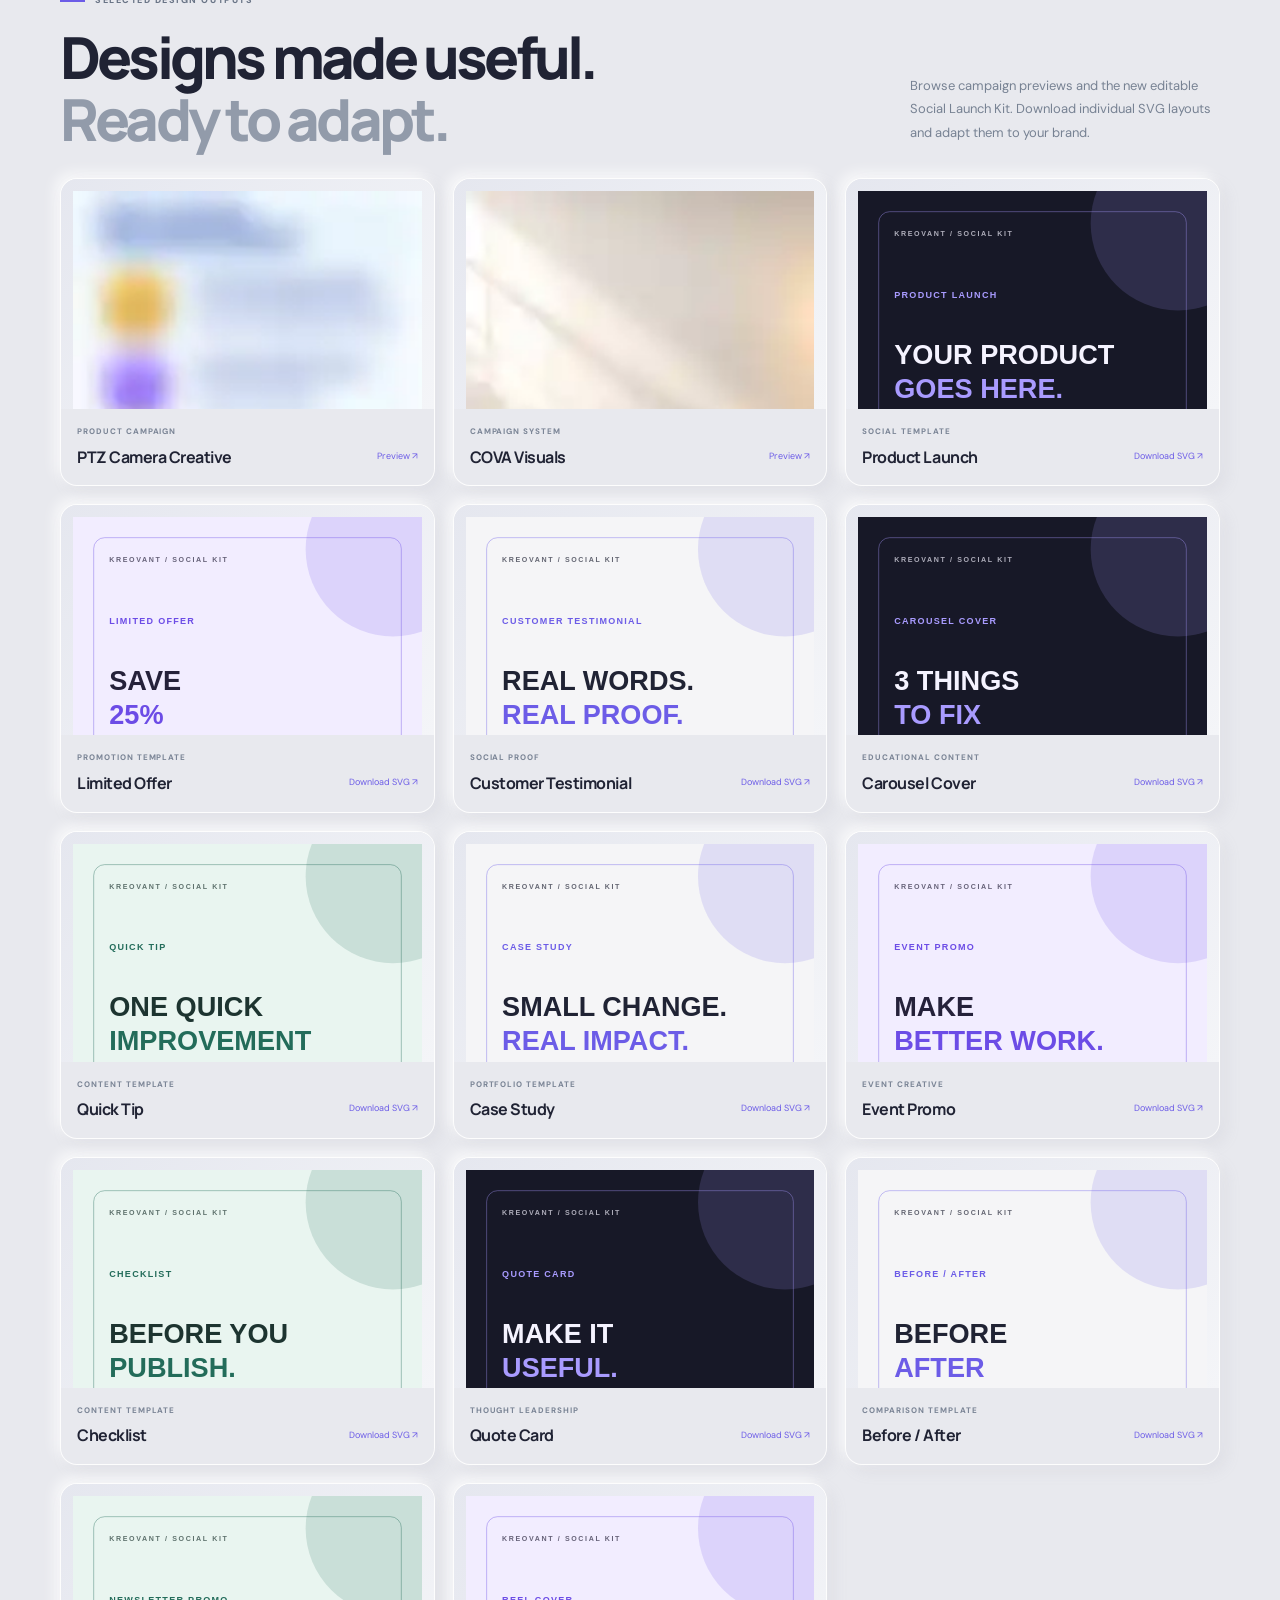
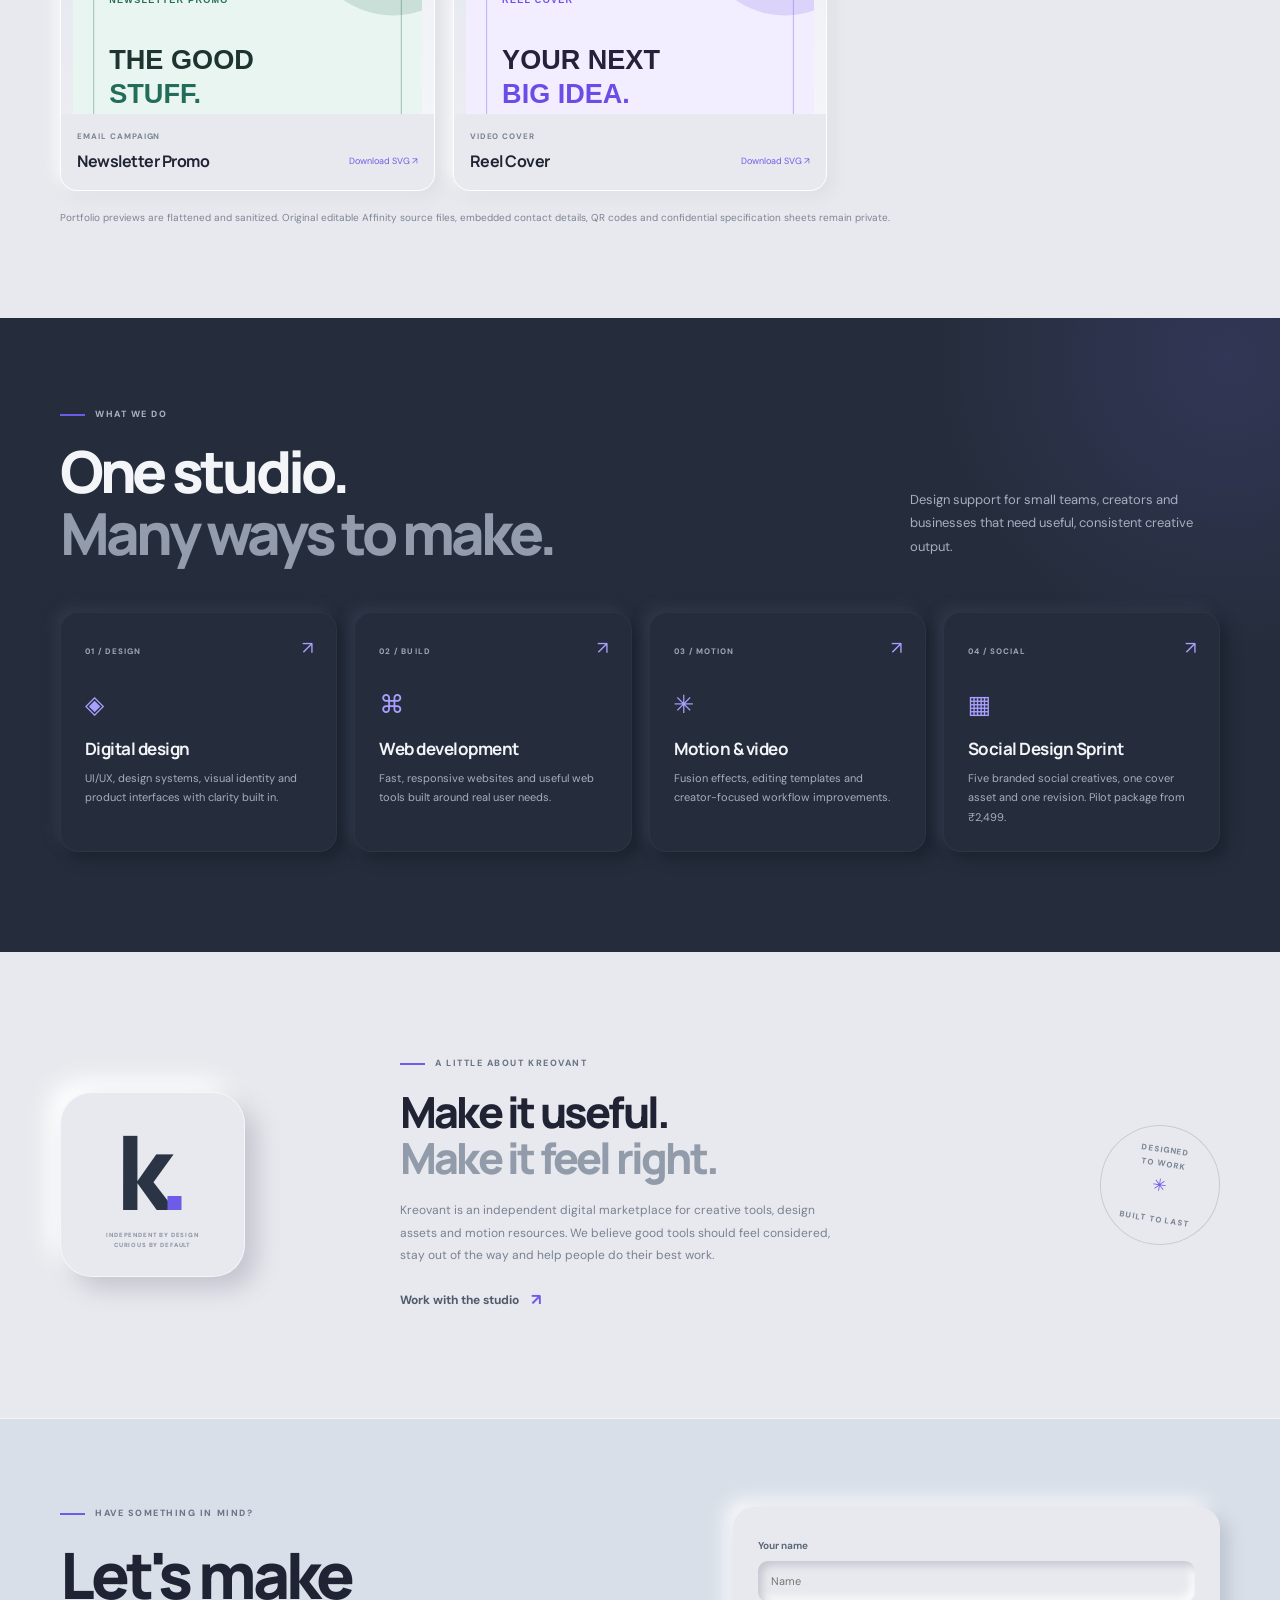
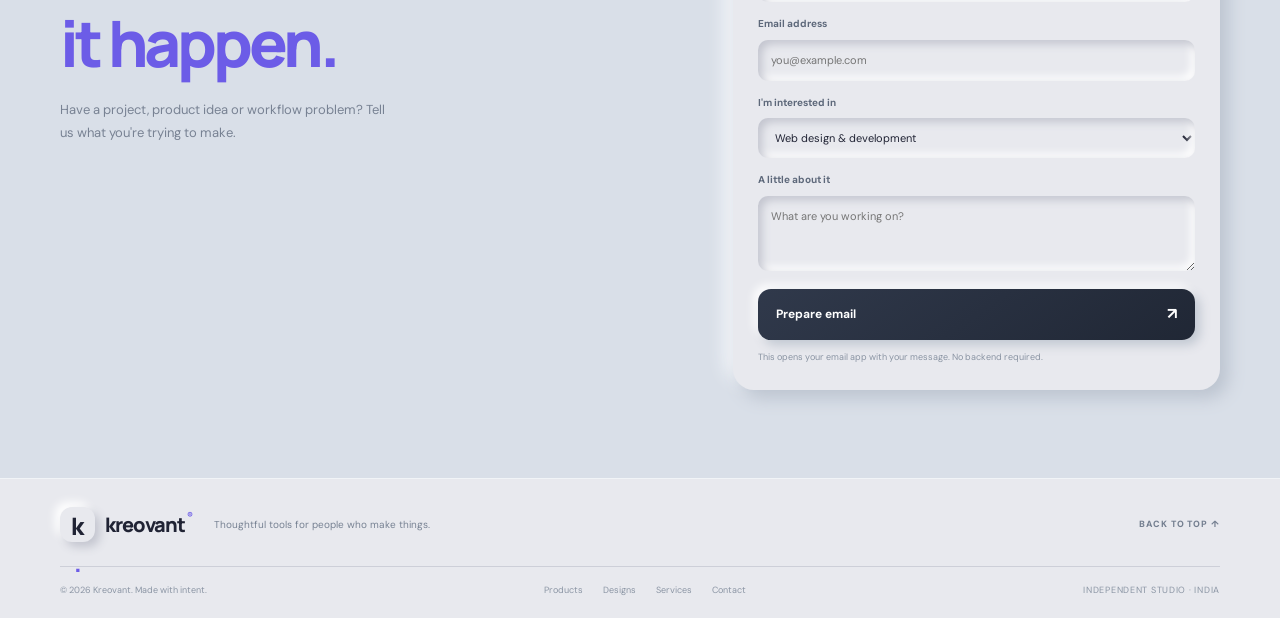
==== commit fddfe7b8: "Fix renamed hero symbol styling" ====
--- a/index.html
+++ b/index.html
@@ -49,7 +49,7 @@
   <div class="hero-art" aria-label="Abstract Kreovant marketplace showcase">
     <div class="art-orbit orbit-one"></div><div class="art-orbit orbit-two"></div>
     <div class="art-card art-card-back"><span class="mini-label">MOTION / 001</span><div class="art-wave"><i></i><i></i><i></i><i></i><i></i><i></i><i></i><i></i><i></i></div><span class="art-card-foot">MOVE WITH PURPOSE <b>↗</b></span></div>
-    <div class="art-card art-card-front"><div class="art-top"><span class="app-dot"></span><span class="app-dot"></span><span class="app-dot"></span><span class="art-window-label">KREOVANT / MARKET</span><span class="art-window-menu">•••</span></div><div class="art-center"><div class="arqora-symbol">k<span>.</span></div><div class="art-center-line"></div><span>MAKE SOMETHING<br>MEANINGFUL.</span></div><div class="art-bottom"><span>DESIGN SYSTEM 01</span><span>● ● ●</span></div></div>
+    <div class="art-card art-card-front"><div class="art-top"><span class="app-dot"></span><span class="app-dot"></span><span class="app-dot"></span><span class="art-window-label">KREOVANT / MARKET</span><span class="art-window-menu">•••</span></div><div class="art-center"><div class="kreovant-symbol">k<span>.</span></div><div class="art-center-line"></div><span>MAKE SOMETHING<br>MEANINGFUL.</span></div><div class="art-bottom"><span>DESIGN SYSTEM 01</span><span>● ● ●</span></div></div>
     <div class="floating-chip chip-one"><span class="chip-icon">✳</span><span><b>Crafted details</b><small>Never just decoration</small></span></div>
     <div class="floating-chip chip-two"><span class="chip-icon purple">↗</span><span><b>Ready to use</b><small>Made for real workflows</small></span></div>
     <span class="art-coordinate">13° 04' N / 80° 16' E</span>
--- a/css/style.css
+++ b/css/style.css
@@ -1,4 +1,4 @@
-:root{--bg:#e8e9ee;--shadow-dark:#c3c5cf;--shadow-light:#fff;--ink:#202334;--muted:#6e7284;--accent:#6c5ce7;--accent-2:#9b91ff;--accent-mint:#9ce6d1;--line:rgba(111,116,139,.22);--dark:#191b29;--radius:24px}*{box-sizing:border-box}html{scroll-behavior:smooth;scroll-padding-top:90px}body{margin:0;background:var(--bg);color:var(--ink);font-family:'DM Sans',system-ui,sans-serif;line-height:1.55}a{color:inherit;text-decoration:none}button,input,select,textarea{font:inherit}button,a{-webkit-tap-highlight-color:transparent}button{color:inherit}.wrap{width:min(1160px,calc(100% - 48px));margin-inline:auto}.announcement{min-height:36px;padding:7px 24px;display:flex;align-items:center;justify-content:center;gap:10px;background:#dfe1e8;color:#596577;font-size:11px;letter-spacing:.025em}.announcement-dot{width:6px;height:6px;border-radius:50%;background:#6c5ce7;box-shadow:0 0 0 4px #d9d4ff}.announcement-sep{opacity:.4}.announcement a{font-weight:700;color:#5142c9;margin-left:5px}.site-header{height:82px;padding:0 max(24px,calc((100% - 1160px)/2));display:flex;align-items:center;justify-content:space-between;gap:24px;position:sticky;top:0;z-index:20;background:rgba(228,233,240,.84);backdrop-filter:blur(18px);border-bottom:1px solid rgba(255,255,255,.65)}.brand{display:inline-flex;align-items:center;gap:10px;flex-shrink:0}.brand-mark{width:35px;height:35px;display:grid;place-items:center;background:var(--bg);border-radius:12px;box-shadow:5px 5px 10px var(--shadow-dark),-5px -5px 10px var(--shadow-light);font-family:Manrope,sans-serif;font-size:24px;font-weight:800;letter-spacing:-3px;padding-right:3px}.brand-mark span,.brand-name span{color:var(--accent)}.brand-name{font-family:Manrope,sans-serif;font-weight:800;font-size:20px;letter-spacing:-1px}.brand-name span{font-size:9px;vertical-align:top;margin-left:2px}.desktop-nav{display:flex;align-items:center;gap:38px;margin-left:auto;margin-right:auto}.desktop-nav a{font-size:13px;font-weight:600;color:#626d7d;transition:color .2s}.desktop-nav a:hover{color:var(--accent)}.header-actions{display:flex;align-items:center;gap:13px}.button{display:inline-flex;align-items:center;justify-content:center;gap:23px;border:0;border-radius:13px;padding:13px 18px;font-size:12px;font-weight:700;cursor:pointer;transition:transform .2s,box-shadow .2s}.button:hover{transform:translateY(-2px)}.button span{font-size:16px}.button-dark{background:linear-gradient(145deg,#30394b,#202735);color:#fff;box-shadow:5px 5px 11px #c0c7d1,-4px -4px 10px #fff}.button-dark:hover{box-shadow:7px 7px 15px #b8c0cc,-5px -5px 12px #fff}.button-soft{background:var(--bg);box-shadow:5px 5px 10px var(--shadow-dark),-5px -5px 10px var(--shadow-light)}.icon-btn{border:0;background:var(--bg);border-radius:12px;width:40px;height:40px;display:grid;place-items:center;box-shadow:4px 4px 8px var(--shadow-dark),-4px -4px 8px var(--shadow-light);cursor:pointer;font-size:23px}.menu-toggle{display:none}.hero{min-height:615px;display:grid;grid-template-columns:1fr 1fr;align-items:center;gap:44px;padding-top:50px;padding-bottom:66px}.hero-copy{padding:12px 0 10px}.eyebrow{display:flex;align-items:center;gap:10px;color:#697486;font-size:9px;font-weight:800;letter-spacing:.17em}.eyebrow-line{width:25px;height:2px;background:var(--accent);display:inline-block}.hero h1,.section-heading h2,.studio-copy h2,.contact-inner h2{font-family:Manrope,sans-serif;font-size:clamp(45px,5.4vw,72px);line-height:1.07;letter-spacing:-.065em;font-weight:800;margin:24px 0 20px}.headline-muted{color:#929baa}.headline-accent{color:var(--accent)}.hero-description{font-size:15px;line-height:1.85;color:#6d7788;max-width:440px}.hero-actions{display:flex;align-items:center;gap:27px;margin-top:30px}.text-link{font-size:12px;font-weight:700;color:#4f5b6c;display:inline-flex;gap:12px;align-items:center}.text-link span{font-size:16px;color:var(--accent)}.hero-proof{display:flex;align-items:center;gap:13px;margin-top:43px}.avatar-stack{display:flex;padding-left:5px}.avatar-stack span{width:29px;height:29px;border-radius:50%;border:2px solid var(--bg);margin-left:-5px;display:grid;place-items:center;background:#d7d1fb;color:#5144ba;font-size:9px;font-weight:800}.avatar-stack span:nth-child(2){background:#d7e4df;color:#45665b}.avatar-stack span:nth-child(3){background:#e9d8cd;color:#8a5e48}.hero-proof p{font-size:10px;line-height:1.55;color:#778293;margin:0}.hero-proof strong{font-size:11px;color:#465164}.hero-art{height:465px;position:relative;display:grid;place-items:center;isolation:isolate}.hero-art:before{content:"";position:absolute;width:360px;height:360px;border-radius:50%;background:radial-gradient(circle,rgba(128,115,238,.19),rgba(128,115,238,0) 70%);z-index:-2}.art-orbit{position:absolute;border:1px solid rgba(125,135,161,.22);border-radius:50%;transform:rotate(-25deg)}.orbit-one{width:440px;height:250px}.orbit-two{width:370px;height:420px;transform:rotate(40deg)}.art-card{position:absolute;width:300px;height:340px;border-radius:23px;overflow:hidden}.art-card-back{width:285px;height:330px;transform:translate(64px,-16px) rotate(8deg);background:linear-gradient(150deg,#d1d5e5,#e8e9f1 65%,#c7cde0);box-shadow:12px 16px 28px #b9c0ce,-8px -8px 18px #fff;padding:20px;display:flex;flex-direction:column;justify-content:space-between}.mini-label,.art-card-foot,.art-coordinate,.visual-tag,.visual-foot{font-size:8px;font-weight:800;letter-spacing:.13em;color:#737d91}.art-wave{height:170px;display:flex;align-items:center;justify-content:center;gap:5px;transform:skewY(-13deg)}.art-wave i{width:11px;border-radius:10px;background:linear-gradient(180deg,#8b7df2,#b8b3f8);height:42%;box-shadow:2px 2px 5px #a4a8c2}.art-wave i:nth-child(2n){height:80%}.art-wave i:nth-child(3n){height:60%}.art-wave i:nth-child(4n){height:100%}.art-card-foot{display:flex;justify-content:space-between}.art-card-foot b{font-size:14px;color:var(--accent)}.art-card-front{background:linear-gradient(145deg,#e9edf3,#dfe5ee);border:1px solid rgba(255,255,255,.9);box-shadow:12px 15px 30px #b6becb,-10px -10px 24px #fff;transform:translate(-18px,8px) rotate(-5deg);display:flex;flex-direction:column}.art-top{height:37px;border-bottom:1px solid #cfd6e1;display:flex;align-items:center;padding:0 14px;gap:5px}.app-dot{width:5px;height:5px;border-radius:50%;background:#a9b1c0}.art-window-label{font-size:7px;letter-spacing:.12em;margin-left:10px;color:#818b9b}.art-window-menu{margin-left:auto;font-size:10px;color:#929bad}.art-center{flex:1;display:flex;flex-direction:column;align-items:center;justify-content:center;gap:13px;text-align:center;font-size:9px;letter-spacing:.19em;font-weight:800;color:#667186}.kreovant-symbol{font-family:Manrope,sans-serif;font-size:105px;line-height:1;letter-spacing:-15px;padding-right:12px;font-weight:800;color:#2a3344;text-shadow:4px 4px 7px #c0c7d2,-4px -4px 7px #fff}.kreovant-symbol span{color:var(--accent)}.art-center-line{width:55px;height:2px;background:var(--accent)}.art-bottom{height:33px;border-top:1px solid #cfd6e1;padding:0 14px;display:flex;align-items:center;justify-content:space-between;font-size:7px;letter-spacing:.1em;color:#8a93a3}.art-bottom span:last-child{color:var(--accent)}.floating-chip{position:absolute;z-index:3;display:flex;align-items:center;gap:10px;background:rgba(231,236,243,.88);border:1px solid rgba(255,255,255,.9);border-radius:14px;padding:10px 13px;box-shadow:7px 7px 15px #c0c8d3,-7px -7px 15px #fff;backdrop-filter:blur(10px)}.chip-one{top:82px;left:-2px}.chip-two{bottom:75px;right:-5px}.chip-icon{width:30px;height:30px;display:grid;place-items:center;background:#c9efe3;color:#317c67;border-radius:9px;font-size:17px}.chip-icon.purple{background:#dedaff;color:#5c4bd0}.floating-chip b,.floating-chip small{display:block}.floating-chip b{font-size:10px}.floating-chip small{font-size:8px;color:#7a8494;margin-top:2px}.art-coordinate{position:absolute;right:10px;top:30px;font-size:7px}.ticker{overflow:hidden;border-block:1px solid rgba(137,150,170,.2);padding:15px 0;background:rgba(218,224,233,.45)}.ticker-track{display:flex;align-items:center;justify-content:space-around;gap:48px;width:max-content;min-width:100%;animation:ticker 34s linear infinite}.ticker-track span{font-size:9px;font-weight:800;letter-spacing:.16em;color:#697486;white-space:nowrap}.ticker-track b{color:var(--accent);margin-left:20px}@keyframes ticker{to{transform:translateX(-25%)}}.section{padding-top:105px;padding-bottom:100px}.section-heading{display:flex;align-items:end;justify-content:space-between;gap:40px;margin-bottom:38px}.section-heading h2,.studio-copy h2{font-size:clamp(40px,4.6vw,58px);margin:18px 0 0}.section-heading>p{max-width:310px;font-size:13px;line-height:1.8;color:#778293;margin:0 0 6px}.product-toolbar{display:flex;justify-content:space-between;align-items:center;gap:20px;margin-bottom:25px}.filter-list{display:flex;gap:8px;flex-wrap:wrap}.filter-pill{border:1px solid transparent;background:transparent;border-radius:11px;padding:10px 13px;font-size:10px;font-weight:700;color:#788293;cursor:pointer;transition:all .2s}.filter-pill:hover{color:var(--ink)}.filter-pill.active{background:var(--bg);color:var(--ink);box-shadow:inset 4px 4px 8px var(--shadow-dark),inset -4px -4px 8px var(--shadow-light)}.filter-pill span{font-size:8px;margin-left:4px;color:var(--accent)}.product-search{height:40px;width:190px;flex-shrink:0;display:flex;align-items:center;gap:8px;padding:0 12px;border-radius:12px;background:var(--bg);box-shadow:inset 4px 4px 8px var(--shadow-dark),inset -4px -4px 8px var(--shadow-light);color:#8a94a3}.product-search input{border:0;outline:0;background:transparent;width:100%;min-width:0;font-size:10px;color:var(--ink)}.product-search input::placeholder{color:#919aaa}.product-grid{display:grid;grid-template-columns:repeat(3,minmax(0,1fr));gap:22px}.product-card{min-width:0;border-radius:21px;padding:10px;background:var(--bg);box-shadow:8px 8px 17px var(--shadow-dark),-8px -8px 17px var(--shadow-light);border:1px solid rgba(255,255,255,.45);transition:transform .25s,box-shadow .25s}.product-card:hover{transform:translateY(-5px);box-shadow:12px 14px 24px #b8c1ce,-9px -9px 20px #fff}.product-visual{height:220px;border-radius:15px;position:relative;overflow:hidden;display:flex;align-items:center;justify-content:center}.visual-tag{position:absolute;left:15px;top:14px;font-size:7px;z-index:2}.visual-foot{position:absolute;bottom:14px;left:15px;font-size:7px;z-index:2}.visual-whip{background:linear-gradient(140deg,#23283a,#353a57 55%,#514a86);color:#fff}.visual-whip:before{content:"";position:absolute;width:260px;height:160px;left:5px;top:45px;background:radial-gradient(ellipse,rgba(130,119,245,.45),transparent 68%);transform:rotate(-25deg)}.visual-whip .visual-tag,.visual-whip .visual-foot{color:#c4c5e8}.whip-lines{position:absolute;inset:0;display:flex;flex-direction:column;justify-content:center;gap:11px;transform:rotate(-20deg) translateY(-4px)}.whip-lines i{height:2px;background:linear-gradient(90deg,transparent,#9e95ff 45%,#f3f1ff 58%,transparent);width:115%;margin-left:-20%;opacity:.7}.whip-lines i:nth-child(2n){width:75%;margin-left:20%;opacity:.45}.visual-title{z-index:1;font-family:Manrope,sans-serif;font-size:37px;line-height:.95;letter-spacing:-.07em;font-weight:800;text-align:center;text-shadow:0 3px 25px #17172b}.visual-title span{display:block;color:#b5aaff}.visual-subtitle{background:linear-gradient(140deg,#e7dff7,#d4d8f2 55%,#b6c6e2)}.visual-subtitle:before{content:"";position:absolute;width:240px;height:240px;border-radius:50%;background:rgba(255,255,255,.35);filter:blur(1px);right:-70px;top:20px}.visual-subtitle .visual-tag,.visual-subtitle .visual-foot{color:#67668e}.caption-window{position:relative;z-index:1;padding:22px 23px 18px;background:rgba(242,244,255,.55);border:1px solid rgba(255,255,255,.85);border-radius:12px;box-shadow:8px 10px 25px rgba(101,105,153,.18);transform:rotate(-4deg)}.caption-small{display:block;font-size:9px;font-weight:800;letter-spacing:.15em;color:#6d6b94}.caption-large{display:block;margin-top:8px;font-family:Manrope,sans-serif;font-size:26px;line-height:1.04;font-weight:800;letter-spacing:-.05em;color:#34394f}.caption-large em{font-style:normal;color:#6b5bda}.caption-bar{display:block;width:42px;height:3px;background:#6b5bda;margin-top:14px}.visual-form{background:linear-gradient(135deg,#d7e9e0,#dfe8e7 50%,#c9d8d6)}.visual-form .visual-tag,.visual-form .visual-foot{color:#607e75}.ui-sheet{width:165px;min-height:156px;background:#e6eee9;border:1px solid rgba(255,255,255,.9);border-radius:10px;padding:13px;box-shadow:8px 10px 20px rgba(64,100,84,.15);transform:rotate(3deg)}.ui-sheet-head{display:flex;justify-content:space-between;font-size:8px;font-weight:800;color:#45695c;margin-bottom:14px}.ui-line{height:5px;width:70%;border-radius:4px;background:#c4d8ce;margin-top:6px}.ui-line.long{width:90%;background:#9fbfb0}.ui-input{height:23px;border:1px solid #bdd2c6;border-radius:5px;margin-top:12px}.ui-button{display:flex;justify-content:space-between;align-items:center;padding:6px 8px;background:#536f62;color:#fff;border-radius:5px;font-size:7px;margin-top:7px}.ui-colors{display:flex;gap:5px;margin-top:11px}.ui-colors i{width:17px;height:10px;border-radius:3px;background:#536f62}.ui-colors i:nth-child(2){background:#8eaa9c}.ui-colors i:nth-child(3){background:#c1d3c8}.ui-colors i:nth-child(4){background:#e8eee8}.visual-web{background:linear-gradient(145deg,#f3e3d3,#e8d6c7 52%,#d8bca8)}.visual-web .visual-tag,.visual-web .visual-foot{color:#98765f}.browser-window{width:230px;background:#f8f4ef;border-radius:9px;overflow:hidden;box-shadow:8px 12px 25px rgba(123,89,63,.2);transform:rotate(-3deg)}.browser-bar{height:20px;background:#e9ddd3;display:flex;align-items:center;gap:4px;padding:0 8px}.browser-bar i{width:4px;height:4px;border-radius:50%;background:#b89b85}.browser-bar span{margin-left:auto;font-size:6px;color:#a28d7c}.browser-content{padding:17px 16px 15px}.browser-content>span{font-size:7px;letter-spacing:.14em;color:#a48a76;font-weight:800}.browser-content>b{display:block;font-family:Manrope,sans-serif;font-size:25px;line-height:1.05;letter-spacing:-.06em;color:#39332e;margin-top:3px}.browser-cta{width:52px;height:12px;border-radius:3px;background:#9a7156;margin-top:12px}.browser-blocks{display:flex;gap:5px;margin-top:12px}.browser-blocks i{height:26px;flex:1;border-radius:3px;background:#dfc8b6}.browser-blocks i:nth-child(2){background:#e9dacf}.visual-impact{background:radial-gradient(ellipse at center,#45405f,#292d41 68%,#222736);color:#fff}.visual-impact .visual-tag,.visual-impact .visual-foot{color:#b8b5d8}.impact-ring{position:absolute;border:1px solid rgba(161,148,255,.65);border-radius:50%;width:185px;height:185px;transform:scaleX(1.4) rotate(-25deg)}.ring-b{width:230px;height:125px;transform:rotate(35deg);border-color:rgba(198,192,255,.35)}.impact-core{position:relative;z-index:1;text-align:center;font-family:Manrope,sans-serif;font-weight:800;font-size:23px;line-height:.96;letter-spacing:-.06em}.impact-core b{font-size:31px;color:#b2a7ff}.visual-brand{background:linear-gradient(135deg,#eee4d7,#e3d5c5)}.visual-brand .visual-tag,.visual-brand .visual-foot{color:#8b7764}.brandboard{width:180px;height:155px;position:relative;background:#f2e9dd;border:1px solid rgba(255,255,255,.85);border-radius:8px;box-shadow:8px 10px 20px rgba(115,91,68,.15);transform:rotate(4deg);padding:14px}.brandboard-mark{font-family:Manrope,sans-serif;font-size:41px;font-weight:800;letter-spacing:-7px;color:#28313c}.brandboard-mark span{color:#7663d9}.brandboard-word{position:absolute;top:19px;right:14px;font-size:8px;line-height:1.2;font-weight:800;letter-spacing:.1em}.brandboard-swatches{display:flex;gap:5px;margin-top:15px}.brandboard-swatches i{height:20px;flex:1;border-radius:3px;background:#29313e}.brandboard-swatches i:nth-child(2){background:#7663d9}.brandboard-swatches i:nth-child(3){background:#c7b6a3}.brandboard-swatches i:nth-child(4){background:#dfe5e9}.brandboard-note{display:block;font-size:6px;font-weight:800;letter-spacing:.1em;margin-top:11px;color:#827565}.product-info{padding:16px 9px 8px}.product-meta{display:flex;align-items:center;justify-content:space-between;gap:8px}.product-category{font-size:8px;font-weight:800;letter-spacing:.1em;color:#7b8595}.status{font-size:7px;letter-spacing:.06em;font-weight:800;border-radius:5px;padding:5px 6px;white-space:nowrap}.status-soon{color:#6555c7;background:#dedafb}.status-concept{color:#737e8c;background:#dce2e9}.product-info h3{font-family:Manrope,sans-serif;font-size:19px;letter-spacing:-.04em;margin:13px 0 6px}.product-info>p{min-height:58px;font-size:11px;line-height:1.75;color:#778293;margin:0}.product-bottom{border-top:1px solid var(--line);padding-top:13px;margin-top:17px;display:flex;align-items:center;justify-content:space-between;gap:10px}.product-type{font-size:9px;color:#778293}.round-arrow{width:32px;height:32px;flex-shrink:0;border-radius:10px;display:grid;place-items:center;background:var(--bg);box-shadow:4px 4px 8px var(--shadow-dark),-4px -4px 8px var(--shadow-light);font-size:16px;color:#5f52c9;transition:all .2s}.round-arrow:hover{background:#d9d4fa;transform:rotate(45deg)}.empty-state{text-align:center;padding:55px 15px}.empty-state>span{font-size:30px;color:var(--accent)}.empty-state h3{margin:10px 0 5px}.empty-state p{font-size:12px;color:var(--muted)}.collection-note{display:flex;align-items:center;gap:16px;margin-top:28px;padding:20px 22px;border-radius:17px;background:var(--bg);box-shadow:inset 4px 4px 8px var(--shadow-dark),inset -4px -4px 8px var(--shadow-light)}.note-icon{width:36px;height:36px;display:grid;place-items:center;border-radius:11px;background:#dcd8fb;color:#6555c7;font-size:20px;flex-shrink:0}.collection-note p{font-size:10px;line-height:1.65;color:#788293;margin:0;flex:1}.collection-note strong{font-size:11px;color:#394456}.collection-note .text-link{white-space:nowrap}.services-band{background:#252d3c;color:#f2f4f8;padding:90px 0 100px;position:relative;overflow:hidden}.services-band:before{content:"";position:absolute;width:600px;height:600px;border-radius:50%;right:-250px;top:-260px;background:radial-gradient(circle,rgba(124,109,236,.15),transparent 70%);pointer-events:none}.services-inner{position:relative}.light-heading .eyebrow{color:#a8b1c0}.light-heading h2{color:#f4f5f8}.light-heading h2 span{color:#929cad}.light-heading>p{color:#a5afbe}.service-grid{display:grid;grid-template-columns:repeat(3,1fr);gap:17px;margin-top:48px}.service-card{min-height:235px;position:relative;border-radius:18px;padding:24px;background:#252d3c;box-shadow:7px 7px 14px #1b222f,-5px -5px 12px #30394a;border:1px solid rgba(255,255,255,.035);transition:transform .2s}.service-card:hover{transform:translateY(-4px)}.service-number{font-size:8px;font-weight:800;letter-spacing:.13em;color:#9ba5b7}.service-icon{margin-top:24px;font-size:25px;color:#a99fff}.service-card h3{font-family:Manrope,sans-serif;font-size:17px;letter-spacing:-.03em;margin:11px 0 7px}.service-card p{font-size:11px;line-height:1.75;color:#a6afbd;max-width:260px;margin:0}.service-arrow{position:absolute;right:23px;top:22px;color:#a99fff;font-size:18px}.studio-section{padding-top:105px;padding-bottom:105px;display:grid;grid-template-columns:.7fr 1.3fr .55fr;align-items:center;gap:48px}.studio-mark{width:185px;height:185px;border-radius:32px;display:flex;flex-direction:column;align-items:center;justify-content:center;background:var(--bg);box-shadow:12px 12px 24px var(--shadow-dark),-12px -12px 24px var(--shadow-light);border:1px solid rgba(255,255,255,.6)}.studio-mark>span{font-family:Manrope,sans-serif;font-size:103px;line-height:1;font-weight:800;letter-spacing:-15px;padding-right:13px;color:#2b3444}.studio-mark>span span{color:var(--accent)}.studio-mark-caption{font-size:6px;letter-spacing:.14em;font-weight:800;line-height:1.7;text-align:center;color:#8a94a3;margin-top:8px}.studio-copy h2{font-size:43px}.studio-copy>p{font-size:12px;line-height:1.9;color:#788293;max-width:440px;margin:18px 0 20px}.studio-stamp{width:120px;height:120px;border:1px solid #c4ccd8;border-radius:50%;display:flex;flex-direction:column;align-items:center;justify-content:center;text-align:center;font-size:8px;font-weight:800;letter-spacing:.12em;line-height:1.7;color:#7a8595;transform:rotate(9deg);justify-self:end}.studio-stamp span{font-size:17px;color:var(--accent)}.contact-section{background:#d9dfe8;border-block:1px solid rgba(255,255,255,.65);padding:88px 0}.contact-inner{display:grid;grid-template-columns:1fr .85fr;gap:100px;align-items:start}.contact-inner h2{font-size:clamp(45px,5vw,65px);margin:20px 0}.contact-inner h2 span{color:var(--accent)}.contact-inner>div>p{font-size:13px;color:#788293;max-width:340px;line-height:1.8}.contact-form{padding:25px;border-radius:21px;background:var(--bg);box-shadow:8px 8px 17px #bbc3cf,-8px -8px 17px #f6f8fb;display:grid;gap:8px}.contact-form label{font-size:10px;font-weight:700;color:#5d687a;margin-top:6px}.contact-form input,.contact-form select,.contact-form textarea{width:100%;border:0;outline:0;resize:vertical;border-radius:10px;padding:12px 13px;background:var(--bg);box-shadow:inset 4px 4px 8px var(--shadow-dark),inset -4px -4px 8px var(--shadow-light);color:var(--ink);font-size:11px}.contact-form input:focus,.contact-form select:focus,.contact-form textarea:focus{box-shadow:inset 4px 4px 8px var(--shadow-dark),inset -4px -4px 8px var(--shadow-light),0 0 0 2px rgba(102,87,217,.3)}.form-submit{margin-top:10px;justify-content:space-between}.form-note{font-size:9px;color:#8993a2;margin:3px 0 0}.site-footer{padding:28px 0 20px}.footer-top{display:flex;align-items:center;gap:22px;padding-bottom:24px;border-bottom:1px solid var(--line)}.footer-top>p{font-size:10px;color:#778293;margin-right:auto}.back-top{font-size:9px;font-weight:800;letter-spacing:.1em;color:#747f90}.footer-bottom{display:flex;align-items:center;justify-content:space-between;gap:18px;padding-top:17px;color:#8b95a4;font-size:9px}.footer-bottom>div{display:flex;gap:20px}.footer-bottom a:hover{color:var(--accent)}.footer-location{letter-spacing:.08em}.search-overlay{position:fixed;inset:0;z-index:50;background:rgba(35,43,57,.35);backdrop-filter:blur(8px);display:grid;place-items:start center;padding:15vh 20px 20px}.search-overlay[hidden]{display:none}.search-panel{width:min(540px,100%);padding:30px;border-radius:22px;background:var(--bg);box-shadow:15px 15px 30px #9ca5b4,-10px -10px 28px #fff;position:relative}.close-search{position:absolute;right:18px;top:18px;font-size:24px}.search-panel>label{display:block;font-family:Manrope,sans-serif;font-size:24px;font-weight:800;letter-spacing:-.04em;margin-bottom:20px}.search-panel>input{width:100%;padding:14px;border:0;outline:0;border-radius:11px;background:var(--bg);box-shadow:inset 4px 4px 8px var(--shadow-dark),inset -4px -4px 8px var(--shadow-light)}.search-panel>p{font-size:10px;color:#7e8898}.search-result{display:flex;justify-content:space-between;align-items:center;padding:12px 3px;border-bottom:1px solid var(--line);font-size:12px}.search-result small{display:block;color:#7e8898;font-size:9px}.search-result span{color:var(--accent);font-size:18px}@media(max-width:900px){.hero{gap:15px;min-height:570px}.hero-art{transform:scale(.88);margin-inline:-20px}.product-grid{grid-template-columns:repeat(2,minmax(0,1fr))}.studio-section{grid-template-columns:.55fr 1.45fr;gap:32px}.studio-stamp{display:none}.contact-inner{gap:45px}.section-heading{gap:24px}}@media(max-width:640px){.wrap{width:calc(100% - 36px)}.announcement{font-size:9px;gap:7px;flex-wrap:wrap;padding:7px 12px}.site-header{height:68px;padding:0 18px}.brand-mark{width:31px;height:31px;font-size:21px}.brand-name{font-size:18px}.desktop-nav{display:none}.header-actions{gap:9px}.header-cta{padding:10px 12px;gap:10px;font-size:10px}.menu-toggle{display:grid}.hero{grid-template-columns:1fr;padding-top:55px;padding-bottom:45px;gap:10px}.hero h1{font-size:51px}.hero-description{font-size:13px}.hero-actions{gap:19px;flex-wrap:wrap}.hero-actions .button{font-size:10px;padding:12px 14px;gap:13px}.hero-art{height:400px;transform:scale(.82);margin:-8px -35px -10px}.chip-one{left:-4px}.chip-two{right:-4px}.section{padding-top:72px;padding-bottom:72px}.section-heading{display:block;margin-bottom:28px}.section-heading h2,.studio-copy h2{font-size:42px}.section-heading>p{margin-top:17px;font-size:12px}.product-toolbar{align-items:stretch;flex-direction:column}.filter-list{gap:4px}.filter-pill{font-size:9px;padding:9px 10px}.product-search{width:100%}.product-grid{grid-template-columns:1fr;gap:18px}.product-visual{height:235px}.product-info>p{min-height:0}.collection-note{align-items:flex-start;flex-wrap:wrap;padding:16px}.collection-note p{flex-basis:calc(100% - 54px)}.collection-note .text-link{margin-left:51px}.services-band{padding:72px 0}.service-grid{grid-template-columns:1fr;gap:13px;margin-top:30px}.service-card{min-height:190px;padding:21px}.service-icon{margin-top:17px}.studio-section{grid-template-columns:1fr;gap:30px;padding-top:70px;padding-bottom:70px}.studio-mark{width:130px;height:130px;border-radius:25px}.studio-mark>span{font-size:75px;letter-spacing:-12px}.studio-copy h2{font-size:39px}.contact-section{padding:70px 0}.contact-inner{grid-template-columns:1fr;gap:30px}.contact-inner h2{font-size:50px}.contact-form{padding:20px}.footer-top{flex-wrap:wrap;gap:12px}.footer-top>p{width:100%;order:3}.back-top{margin-left:auto}.footer-bottom{flex-wrap:wrap;line-height:1.8}.footer-bottom>div{order:3;width:100%}.footer-location{margin-left:auto}.search-panel{padding:24px}.ticker-track{gap:30px}}@media(prefers-reduced-motion:reduce){*,*:before,*:after{scroll-behavior:auto!important;animation-duration:.01ms!important;animation-iteration-count:1!important;transition-duration:.01ms!important}}
+:root{--bg:#e8e9ee;--shadow-dark:#c3c5cf;--shadow-light:#fff;--ink:#202334;--muted:#6e7284;--accent:#6c5ce7;--accent-2:#9b91ff;--accent-mint:#9ce6d1;--line:rgba(111,116,139,.22);--dark:#191b29;--radius:24px}*{box-sizing:border-box}html{scroll-behavior:smooth;scroll-padding-top:90px}body{margin:0;background:var(--bg);color:var(--ink);font-family:'DM Sans',system-ui,sans-serif;line-height:1.55}a{color:inherit;text-decoration:none}button,input,select,textarea{font:inherit}button,a{-webkit-tap-highlight-color:transparent}button{color:inherit}.wrap{width:min(1160px,calc(100% - 48px));margin-inline:auto}.announcement{min-height:36px;padding:7px 24px;display:flex;align-items:center;justify-content:center;gap:10px;background:#dfe1e8;color:#596577;font-size:11px;letter-spacing:.025em}.announcement-dot{width:6px;height:6px;border-radius:50%;background:#6c5ce7;box-shadow:0 0 0 4px #d9d4ff}.announcement-sep{opacity:.4}.announcement a{font-weight:700;color:#5142c9;margin-left:5px}.site-header{height:82px;padding:0 max(24px,calc((100% - 1160px)/2));display:flex;align-items:center;justify-content:space-between;gap:24px;position:sticky;top:0;z-index:20;background:rgba(228,233,240,.84);backdrop-filter:blur(18px);border-bottom:1px solid rgba(255,255,255,.65)}.brand{display:inline-flex;align-items:center;gap:10px;flex-shrink:0}.brand-mark{width:35px;height:35px;display:grid;place-items:center;background:var(--bg);border-radius:12px;box-shadow:5px 5px 10px var(--shadow-dark),-5px -5px 10px var(--shadow-light);font-family:Manrope,sans-serif;font-size:24px;font-weight:800;letter-spacing:-3px;padding-right:3px}.brand-mark span,.brand-name span{color:var(--accent)}.brand-name{font-family:Manrope,sans-serif;font-weight:800;font-size:20px;letter-spacing:-1px}.brand-name span{font-size:9px;vertical-align:top;margin-left:2px}.desktop-nav{display:flex;align-items:center;gap:38px;margin-left:auto;margin-right:auto}.desktop-nav a{font-size:13px;font-weight:600;color:#626d7d;transition:color .2s}.desktop-nav a:hover{color:var(--accent)}.header-actions{display:flex;align-items:center;gap:13px}.button{display:inline-flex;align-items:center;justify-content:center;gap:23px;border:0;border-radius:13px;padding:13px 18px;font-size:12px;font-weight:700;cursor:pointer;transition:transform .2s,box-shadow .2s}.button:hover{transform:translateY(-2px)}.button span{font-size:16px}.button-dark{background:linear-gradient(145deg,#30394b,#202735);color:#fff;box-shadow:5px 5px 11px #c0c7d1,-4px -4px 10px #fff}.button-dark:hover{box-shadow:7px 7px 15px #b8c0cc,-5px -5px 12px #fff}.button-soft{background:var(--bg);box-shadow:5px 5px 10px var(--shadow-dark),-5px -5px 10px var(--shadow-light)}.icon-btn{border:0;background:var(--bg);border-radius:12px;width:40px;height:40px;display:grid;place-items:center;box-shadow:4px 4px 8px var(--shadow-dark),-4px -4px 8px var(--shadow-light);cursor:pointer;font-size:23px}.menu-toggle{display:none}.hero{min-height:615px;display:grid;grid-template-columns:1fr 1fr;align-items:center;gap:44px;padding-top:50px;padding-bottom:66px}.hero-copy{padding:12px 0 10px}.eyebrow{display:flex;align-items:center;gap:10px;color:#697486;font-size:9px;font-weight:800;letter-spacing:.17em}.eyebrow-line{width:25px;height:2px;background:var(--accent);display:inline-block}.hero h1,.section-heading h2,.studio-copy h2,.contact-inner h2{font-family:Manrope,sans-serif;font-size:clamp(45px,5.4vw,72px);line-height:1.07;letter-spacing:-.065em;font-weight:800;margin:24px 0 20px}.headline-muted{color:#929baa}.headline-accent{color:var(--accent)}.hero-description{font-size:15px;line-height:1.85;color:#6d7788;max-width:440px}.hero-actions{display:flex;align-items:center;gap:27px;margin-top:30px}.text-link{font-size:12px;font-weight:700;color:#4f5b6c;display:inline-flex;gap:12px;align-items:center}.text-link span{font-size:16px;color:var(--accent)}.hero-proof{display:flex;align-items:center;gap:13px;margin-top:43px}.avatar-stack{display:flex;padding-left:5px}.avatar-stack span{width:29px;height:29px;border-radius:50%;border:2px solid var(--bg);margin-left:-5px;display:grid;place-items:center;background:#d7d1fb;color:#5144ba;font-size:9px;font-weight:800}.avatar-stack span:nth-child(2){background:#d7e4df;color:#45665b}.avatar-stack span:nth-child(3){background:#e9d8cd;color:#8a5e48}.hero-proof p{font-size:10px;line-height:1.55;color:#778293;margin:0}.hero-proof strong{font-size:11px;color:#465164}.hero-art{height:465px;position:relative;display:grid;place-items:center;isolation:isolate}.hero-art:before{content:"";position:absolute;width:360px;height:360px;border-radius:50%;background:radial-gradient(circle,rgba(128,115,238,.19),rgba(128,115,238,0) 70%);z-index:-2}.art-orbit{position:absolute;border:1px solid rgba(125,135,161,.22);border-radius:50%;transform:rotate(-25deg)}.orbit-one{width:440px;height:250px}.orbit-two{width:370px;height:420px;transform:rotate(40deg)}.art-card{position:absolute;width:300px;height:340px;border-radius:23px;overflow:hidden}.art-card-back{width:285px;height:330px;transform:translate(64px,-16px) rotate(8deg);background:linear-gradient(150deg,#d1d5e5,#e8e9f1 65%,#c7cde0);box-shadow:12px 16px 28px #b9c0ce,-8px -8px 18px #fff;padding:20px;display:flex;flex-direction:column;justify-content:space-between}.mini-label,.art-card-foot,.art-coordinate,.visual-tag,.visual-foot{font-size:8px;font-weight:800;letter-spacing:.13em;color:#737d91}.art-wave{height:170px;display:flex;align-items:center;justify-content:center;gap:5px;transform:skewY(-13deg)}.art-wave i{width:11px;border-radius:10px;background:linear-gradient(180deg,#8b7df2,#b8b3f8);height:42%;box-shadow:2px 2px 5px #a4a8c2}.art-wave i:nth-child(2n){height:80%}.art-wave i:nth-child(3n){height:60%}.art-wave i:nth-child(4n){height:100%}.art-card-foot{display:flex;justify-content:space-between}.art-card-foot b{font-size:14px;color:var(--accent)}.art-card-front{background:linear-gradient(145deg,#e9edf3,#dfe5ee);border:1px solid rgba(255,255,255,.9);box-shadow:12px 15px 30px #b6becb,-10px -10px 24px #fff;transform:translate(-18px,8px) rotate(-5deg);display:flex;flex-direction:column}.art-top{height:37px;border-bottom:1px solid #cfd6e1;display:flex;align-items:center;padding:0 14px;gap:5px}.app-dot{width:5px;height:5px;border-radius:50%;background:#a9b1c0}.art-window-label{font-size:7px;letter-spacing:.12em;margin-left:10px;color:#818b9b}.art-window-menu{margin-left:auto;font-size:10px;color:#929bad}.art-center{flex:1;display:flex;flex-direction:column;align-items:center;justify-content:center;gap:13px;text-align:center;font-size:9px;letter-spacing:.19em;font-weight:800;color:#667186}.kreovant-symbol{font-family:Manrope,sans-serif;font-size:105px;line-height:1;letter-spacing:-15px;padding-right:12px;font-weight:800;color:#2a3344;text-shadow:4px 4px 7px #c0c7d2,-4px -4px 7px #fff}.kreovant-symbol span{color:var(--accent)}.art-center-line{width:55px;height:2px;background:var(--accent)}.art-bottom{height:33px;border-top:1px solid #cfd6e1;padding:0 14px;display:flex;align-items:center;justify-content:space-between;font-size:7px;letter-spacing:.1em;color:#8a93a3}.art-bottom span:last-child{color:var(--accent)}.floating-chip{position:absolute;z-index:3;display:flex;align-items:center;gap:10px;background:rgba(231,236,243,.88);border:1px solid rgba(255,255,255,.9);border-radius:14px;padding:10px 13px;box-shadow:7px 7px 15px #c0c8d3,-7px -7px 15px #fff;backdrop-filter:blur(10px)}.chip-one{top:82px;left:-2px}.chip-two{bottom:75px;right:-5px}.chip-icon{width:30px;height:30px;display:grid;place-items:center;background:#c9efe3;color:#317c67;border-radius:9px;font-size:17px}.chip-icon.purple{background:#dedaff;color:#5c4bd0}.floating-chip b,.floating-chip small{display:block}.floating-chip b{font-size:10px}.floating-chip small{font-size:8px;color:#7a8494;margin-top:2px}.art-coordinate{position:absolute;right:10px;top:30px;font-size:7px}.ticker{overflow:hidden;border-block:1px solid rgba(137,150,170,.2);padding:15px 0;background:rgba(218,224,233,.45)}.ticker-track{display:flex;align-items:center;justify-content:space-around;gap:48px;width:max-content;min-width:100%;animation:ticker 34s linear infinite}.ticker-track span{font-size:9px;font-weight:800;letter-spacing:.16em;color:#697486;white-space:nowrap}.ticker-track b{color:var(--accent);margin-left:20px}@keyframes ticker{to{transform:translateX(-25%)}}.section{padding-top:105px;padding-bottom:100px}.section-heading{display:flex;align-items:end;justify-content:space-between;gap:40px;margin-bottom:38px}.section-heading h2,.studio-copy h2{font-size:clamp(40px,4.6vw,58px);margin:18px 0 0}.section-heading>p{max-width:310px;font-size:13px;line-height:1.8;color:#778293;margin:0 0 6px}.product-toolbar{display:flex;justify-content:space-between;align-items:center;gap:20px;margin-bottom:25px}.filter-list{display:flex;gap:8px;flex-wrap:wrap}.filter-pill{border:1px solid transparent;background:transparent;border-radius:11px;padding:10px 13px;font-size:10px;font-weight:700;color:#788293;cursor:pointer;transition:all .2s}.filter-pill:hover{color:var(--ink)}.filter-pill.active{background:var(--bg);color:var(--ink);box-shadow:inset 4px 4px 8px var(--shadow-dark),inset -4px -4px 8px var(--shadow-light)}.filter-pill span{font-size:8px;margin-left:4px;color:var(--accent)}.product-search{height:40px;width:190px;flex-shrink:0;display:flex;align-items:center;gap:8px;padding:0 12px;border-radius:12px;background:var(--bg);box-shadow:inset 4px 4px 8px var(--shadow-dark),inset -4px -4px 8px var(--shadow-light);color:#8a94a3}.product-search input{border:0;outline:0;background:transparent;width:100%;min-width:0;font-size:10px;color:var(--ink)}.product-search input::placeholder{color:#919aaa}.product-grid{display:grid;grid-template-columns:repeat(3,minmax(0,1fr));gap:22px}.product-card{min-width:0;border-radius:21px;padding:10px;background:var(--bg);box-shadow:8px 8px 17px var(--shadow-dark),-8px -8px 17px var(--shadow-light);border:1px solid rgba(255,255,255,.45);transition:transform .25s,box-shadow .25s}.product-card:hover{transform:translateY(-5px);box-shadow:12px 14px 24px #b8c1ce,-9px -9px 20px #fff}.product-visual{height:220px;border-radius:15px;position:relative;overflow:hidden;display:flex;align-items:center;justify-content:center}.visual-tag{position:absolute;left:15px;top:14px;font-size:7px;z-index:2}.visual-foot{position:absolute;bottom:14px;left:15px;font-size:7px;z-index:2}.visual-whip{background:linear-gradient(140deg,#23283a,#353a57 55%,#514a86);color:#fff}.visual-whip:before{content:"";position:absolute;width:260px;height:160px;left:5px;top:45px;background:radial-gradient(ellipse,rgba(130,119,245,.45),transparent 68%);transform:rotate(-25deg)}.visual-whip .visual-tag,.visual-whip .visual-foot{color:#c4c5e8}.whip-lines{position:absolute;inset:0;display:flex;flex-direction:column;justify-content:center;gap:11px;transform:rotate(-20deg) translateY(-4px)}.whip-lines i{height:2px;background:linear-gradient(90deg,transparent,#9e95ff 45%,#f3f1ff 58%,transparent);width:115%;margin-left:-20%;opacity:.7}.whip-lines i:nth-child(2n){width:75%;margin-left:20%;opacity:.45}.visual-title{z-index:1;font-family:Manrope,sans-serif;font-size:37px;line-height:.95;letter-spacing:-.07em;font-weight:800;text-align:center;text-shadow:0 3px 25px #17172b}.visual-title span{display:block;color:#b5aaff}.visual-subtitle{background:linear-gradient(140deg,#e7dff7,#d4d8f2 55%,#b6c6e2)}.visual-subtitle:before{content:"";position:absolute;width:240px;height:240px;border-radius:50%;background:rgba(255,255,255,.35);filter:blur(1px);right:-70px;top:20px}.visual-subtitle .visual-tag,.visual-subtitle .visual-foot{color:#67668e}.caption-window{position:relative;z-index:1;padding:22px 23px 18px;background:rgba(242,244,255,.55);border:1px solid rgba(255,255,255,.85);border-radius:12px;box-shadow:8px 10px 25px rgba(101,105,153,.18);transform:rotate(-4deg)}.caption-small{display:block;font-size:9px;font-weight:800;letter-spacing:.15em;color:#6d6b94}.caption-large{display:block;margin-top:8px;font-family:Manrope,sans-serif;font-size:26px;line-height:1.04;font-weight:800;letter-spacing:-.05em;color:#34394f}.caption-large em{font-style:normal;color:#6b5bda}.caption-bar{display:block;width:42px;height:3px;background:#6b5bda;margin-top:14px}.visual-form{background:linear-gradient(135deg,#d7e9e0,#dfe8e7 50%,#c9d8d6)}.visual-form .visual-tag,.visual-form .visual-foot{color:#607e75}.ui-sheet{width:165px;min-height:156px;background:#e6eee9;border:1px solid rgba(255,255,255,.9);border-radius:10px;padding:13px;box-shadow:8px 10px 20px rgba(64,100,84,.15);transform:rotate(3deg)}.ui-sheet-head{display:flex;justify-content:space-between;font-size:8px;font-weight:800;color:#45695c;margin-bottom:14px}.ui-line{height:5px;width:70%;border-radius:4px;background:#c4d8ce;margin-top:6px}.ui-line.long{width:90%;background:#9fbfb0}.ui-input{height:23px;border:1px solid #bdd2c6;border-radius:5px;margin-top:12px}.ui-button{display:flex;justify-content:space-between;align-items:center;padding:6px 8px;background:#536f62;color:#fff;border-radius:5px;font-size:7px;margin-top:7px}.ui-colors{display:flex;gap:5px;margin-top:11px}.ui-colors i{width:17px;height:10px;border-radius:3px;background:#536f62}.ui-colors i:nth-child(2){background:#8eaa9c}.ui-colors i:nth-child(3){background:#c1d3c8}.ui-colors i:nth-child(4){background:#e8eee8}.visual-web{background:linear-gradient(145deg,#f3e3d3,#e8d6c7 52%,#d8bca8)}.visual-web .visual-tag,.visual-web .visual-foot{color:#98765f}.browser-window{width:230px;background:#f8f4ef;border-radius:9px;overflow:hidden;box-shadow:8px 12px 25px rgba(123,89,63,.2);transform:rotate(-3deg)}.browser-bar{height:20px;background:#e9ddd3;display:flex;align-items:center;gap:4px;padding:0 8px}.browser-bar i{width:4px;height:4px;border-radius:50%;background:#b89b85}.browser-bar span{margin-left:auto;font-size:6px;color:#a28d7c}.browser-content{padding:17px 16px 15px}.browser-content>span{font-size:7px;letter-spacing:.14em;color:#a48a76;font-weight:800}.browser-content>b{display:block;font-family:Manrope,sans-serif;font-size:25px;line-height:1.05;letter-spacing:-.06em;color:#39332e;margin-top:3px}.browser-cta{width:52px;height:12px;border-radius:3px;background:#9a7156;margin-top:12px}.browser-blocks{display:flex;gap:5px;margin-top:12px}.browser-blocks i{height:26px;flex:1;border-radius:3px;background:#dfc8b6}.browser-blocks i:nth-child(2){background:#e9dacf}.visual-impact{background:radial-gradient(ellipse at center,#45405f,#292d41 68%,#222736);color:#fff}.visual-impact .visual-tag,.visual-impact .visual-foot{color:#b8b5d8}.impact-ring{position:absolute;border:1px solid rgba(161,148,255,.65);border-radius:50%;width:185px;height:185px;transform:scaleX(1.4) rotate(-25deg)}.ring-b{width:230px;height:125px;transform:rotate(35deg);border-color:rgba(198,192,255,.35)}.impact-core{position:relative;z-index:1;text-align:center;font-family:Manrope,sans-serif;font-weight:800;font-size:23px;line-height:.96;letter-spacing:-.06em}.impact-core b{font-size:31px;color:#b2a7ff}.visual-brand{background:linear-gradient(135deg,#eee4d7,#e3d5c5)}.visual-brand .visual-tag,.visual-brand .visual-foot{color:#8b7764}.brandboard{width:180px;height:155px;position:relative;background:#f2e9dd;border:1px solid rgba(255,255,255,.85);border-radius:8px;box-shadow:8px 10px 20px rgba(115,91,68,.15);transform:rotate(4deg);padding:14px}.brandboard-mark{font-family:Manrope,sans-serif;font-size:41px;font-weight:800;letter-spacing:-7px;color:#28313c}.brandboard-mark span{color:#7663d9}.brandboard-word{position:absolute;top:19px;right:14px;font-size:8px;line-height:1.2;font-weight:800;letter-spacing:.1em}.brandboard-swatches{display:flex;gap:5px;margin-top:15px}.brandboard-swatches i{height:20px;flex:1;border-radius:3px;background:#29313e}.brandboard-swatches i:nth-child(2){background:#7663d9}.brandboard-swatches i:nth-child(3){background:#c7b6a3}.brandboard-swatches i:nth-child(4){background:#dfe5e9}.brandboard-note{display:block;font-size:6px;font-weight:800;letter-spacing:.1em;margin-top:11px;color:#827565}.product-info{padding:16px 9px 8px}.product-meta{display:flex;align-items:center;justify-content:space-between;gap:8px}.product-category{font-size:8px;font-weight:800;letter-spacing:.1em;color:#7b8595}.status{font-size:7px;letter-spacing:.06em;font-weight:800;border-radius:5px;padding:5px 6px;white-space:nowrap}.status-soon{color:#6555c7;background:#dedafb}.status-concept{color:#737e8c;background:#dce2e9}.product-info h3{font-family:Manrope,sans-serif;font-size:19px;letter-spacing:-.04em;margin:13px 0 6px}.product-info>p{min-height:58px;font-size:11px;line-height:1.75;color:#778293;margin:0}.product-bottom{border-top:1px solid var(--line);padding-top:13px;margin-top:17px;display:flex;align-items:center;justify-content:space-between;gap:10px}.product-type{font-size:9px;color:#778293}.round-arrow{width:32px;height:32px;flex-shrink:0;border-radius:10px;display:grid;place-items:center;background:var(--bg);box-shadow:4px 4px 8px var(--shadow-dark),-4px -4px 8px var(--shadow-light);font-size:16px;color:#5f52c9;transition:all .2s}.round-arrow:hover{background:#d9d4fa;transform:rotate(45deg)}.empty-state{text-align:center;padding:55px 15px}.empty-state>span{font-size:30px;color:var(--accent)}.empty-state h3{margin:10px 0 5px}.empty-state p{font-size:12px;color:var(--muted)}.collection-note{display:flex;align-items:center;gap:16px;margin-top:28px;padding:20px 22px;border-radius:17px;background:var(--bg);box-shadow:inset 4px 4px 8px var(--shadow-dark),inset -4px -4px 8px var(--shadow-light)}.note-icon{width:36px;height:36px;display:grid;place-items:center;border-radius:11px;background:#dcd8fb;color:#6555c7;font-size:20px;flex-shrink:0}.collection-note p{font-size:10px;line-height:1.65;color:#788293;margin:0;flex:1}.collection-note strong{font-size:11px;color:#394456}.collection-note .text-link{white-space:nowrap}.services-band{background:#252d3c;color:#f2f4f8;padding:90px 0 100px;position:relative;overflow:hidden}.services-band:before{content:"";position:absolute;width:600px;height:600px;border-radius:50%;right:-250px;top:-260px;background:radial-gradient(circle,rgba(124,109,236,.15),transparent 70%);pointer-events:none}.services-inner{position:relative}.light-heading .eyebrow{color:#a8b1c0}.light-heading h2{color:#f4f5f8}.light-heading h2 span{color:#929cad}.light-heading>p{color:#a5afbe}.service-grid{display:grid;grid-template-columns:repeat(4,minmax(0,1fr));gap:17px;margin-top:48px}.service-card{min-height:235px;position:relative;border-radius:18px;padding:24px;background:#252d3c;box-shadow:7px 7px 14px #1b222f,-5px -5px 12px #30394a;border:1px solid rgba(255,255,255,.035);transition:transform .2s}.service-card:hover{transform:translateY(-4px)}.service-number{font-size:8px;font-weight:800;letter-spacing:.13em;color:#9ba5b7}.service-icon{margin-top:24px;font-size:25px;color:#a99fff}.service-card h3{font-family:Manrope,sans-serif;font-size:17px;letter-spacing:-.03em;margin:11px 0 7px}.service-card p{font-size:11px;line-height:1.75;color:#a6afbd;max-width:260px;margin:0}.service-arrow{position:absolute;right:23px;top:22px;color:#a99fff;font-size:18px}.studio-section{padding-top:105px;padding-bottom:105px;display:grid;grid-template-columns:.7fr 1.3fr .55fr;align-items:center;gap:48px}.studio-mark{width:185px;height:185px;border-radius:32px;display:flex;flex-direction:column;align-items:center;justify-content:center;background:var(--bg);box-shadow:12px 12px 24px var(--shadow-dark),-12px -12px 24px var(--shadow-light);border:1px solid rgba(255,255,255,.6)}.studio-mark>span{font-family:Manrope,sans-serif;font-size:103px;line-height:1;font-weight:800;letter-spacing:-15px;padding-right:13px;color:#2b3444}.studio-mark>span span{color:var(--accent)}.studio-mark-caption{font-size:6px;letter-spacing:.14em;font-weight:800;line-height:1.7;text-align:center;color:#8a94a3;margin-top:8px}.studio-copy h2{font-size:43px}.studio-copy>p{font-size:12px;line-height:1.9;color:#788293;max-width:440px;margin:18px 0 20px}.studio-stamp{width:120px;height:120px;border:1px solid #c4ccd8;border-radius:50%;display:flex;flex-direction:column;align-items:center;justify-content:center;text-align:center;font-size:8px;font-weight:800;letter-spacing:.12em;line-height:1.7;color:#7a8595;transform:rotate(9deg);justify-self:end}.studio-stamp span{font-size:17px;color:var(--accent)}.contact-section{background:#d9dfe8;border-block:1px solid rgba(255,255,255,.65);padding:88px 0}.contact-inner{display:grid;grid-template-columns:1fr .85fr;gap:100px;align-items:start}.contact-inner h2{font-size:clamp(45px,5vw,65px);margin:20px 0}.contact-inner h2 span{color:var(--accent)}.contact-inner>div>p{font-size:13px;color:#788293;max-width:340px;line-height:1.8}.contact-form{padding:25px;border-radius:21px;background:var(--bg);box-shadow:8px 8px 17px #bbc3cf,-8px -8px 17px #f6f8fb;display:grid;gap:8px}.contact-form label{font-size:10px;font-weight:700;color:#5d687a;margin-top:6px}.contact-form input,.contact-form select,.contact-form textarea{width:100%;border:0;outline:0;resize:vertical;border-radius:10px;padding:12px 13px;background:var(--bg);box-shadow:inset 4px 4px 8px var(--shadow-dark),inset -4px -4px 8px var(--shadow-light);color:var(--ink);font-size:11px}.contact-form input:focus,.contact-form select:focus,.contact-form textarea:focus{box-shadow:inset 4px 4px 8px var(--shadow-dark),inset -4px -4px 8px var(--shadow-light),0 0 0 2px rgba(102,87,217,.3)}.form-submit{margin-top:10px;justify-content:space-between}.form-note{font-size:9px;color:#8993a2;margin:3px 0 0}.site-footer{padding:28px 0 20px}.footer-top{display:flex;align-items:center;gap:22px;padding-bottom:24px;border-bottom:1px solid var(--line)}.footer-top>p{font-size:10px;color:#778293;margin-right:auto}.back-top{font-size:9px;font-weight:800;letter-spacing:.1em;color:#747f90}.footer-bottom{display:flex;align-items:center;justify-content:space-between;gap:18px;padding-top:17px;color:#8b95a4;font-size:9px}.footer-bottom>div{display:flex;gap:20px}.footer-bottom a:hover{color:var(--accent)}.footer-location{letter-spacing:.08em}.search-overlay{position:fixed;inset:0;z-index:50;background:rgba(35,43,57,.35);backdrop-filter:blur(8px);display:grid;place-items:start center;padding:15vh 20px 20px}.search-overlay[hidden]{display:none}.search-panel{width:min(540px,100%);padding:30px;border-radius:22px;background:var(--bg);box-shadow:15px 15px 30px #9ca5b4,-10px -10px 28px #fff;position:relative}.close-search{position:absolute;right:18px;top:18px;font-size:24px}.search-panel>label{display:block;font-family:Manrope,sans-serif;font-size:24px;font-weight:800;letter-spacing:-.04em;margin-bottom:20px}.search-panel>input{width:100%;padding:14px;border:0;outline:0;border-radius:11px;background:var(--bg);box-shadow:inset 4px 4px 8px var(--shadow-dark),inset -4px -4px 8px var(--shadow-light)}.search-panel>p{font-size:10px;color:#7e8898}.search-result{display:flex;justify-content:space-between;align-items:center;padding:12px 3px;border-bottom:1px solid var(--line);font-size:12px}.search-result small{display:block;color:#7e8898;font-size:9px}.search-result span{color:var(--accent);font-size:18px}@media(max-width:900px){.service-grid{grid-template-columns:repeat(2,minmax(0,1fr))}.hero{gap:15px;min-height:570px}.hero-art{transform:scale(.88);margin-inline:-20px}.product-grid{grid-template-columns:repeat(2,minmax(0,1fr))}.studio-section{grid-template-columns:.55fr 1.45fr;gap:32px}.studio-stamp{display:none}.contact-inner{gap:45px}.section-heading{gap:24px}}@media(max-width:640px){.wrap{width:calc(100% - 36px)}.announcement{font-size:9px;gap:7px;flex-wrap:wrap;padding:7px 12px}.site-header{height:68px;padding:0 18px}.brand-mark{width:31px;height:31px;font-size:21px}.brand-name{font-size:18px}.desktop-nav{display:none}.header-actions{gap:9px}.header-cta{padding:10px 12px;gap:10px;font-size:10px}.menu-toggle{display:grid}.hero{grid-template-columns:1fr;padding-top:55px;padding-bottom:45px;gap:10px}.hero h1{font-size:51px}.hero-description{font-size:13px}.hero-actions{gap:19px;flex-wrap:wrap}.hero-actions .button{font-size:10px;padding:12px 14px;gap:13px}.hero-art{height:400px;transform:scale(.82);margin:-8px -35px -10px}.chip-one{left:-4px}.chip-two{right:-4px}.section{padding-top:72px;padding-bottom:72px}.section-heading{display:block;margin-bottom:28px}.section-heading h2,.studio-copy h2{font-size:42px}.section-heading>p{margin-top:17px;font-size:12px}.product-toolbar{align-items:stretch;flex-direction:column}.filter-list{gap:4px}.filter-pill{font-size:9px;padding:9px 10px}.product-search{width:100%}.product-grid{grid-template-columns:1fr;gap:18px}.product-visual{height:235px}.product-info>p{min-height:0}.collection-note{align-items:flex-start;flex-wrap:wrap;padding:16px}.collection-note p{flex-basis:calc(100% - 54px)}.collection-note .text-link{margin-left:51px}.services-band{padding:72px 0}.service-grid{grid-template-columns:1fr;gap:13px;margin-top:30px}.service-card{min-height:190px;padding:21px}.service-icon{margin-top:17px}.studio-section{grid-template-columns:1fr;gap:30px;padding-top:70px;padding-bottom:70px}.studio-mark{width:130px;height:130px;border-radius:25px}.studio-mark>span{font-size:75px;letter-spacing:-12px}.studio-copy h2{font-size:39px}.contact-section{padding:70px 0}.contact-inner{grid-template-columns:1fr;gap:30px}.contact-inner h2{font-size:50px}.contact-form{padding:20px}.footer-top{flex-wrap:wrap;gap:12px}.footer-top>p{width:100%;order:3}.back-top{margin-left:auto}.footer-bottom{flex-wrap:wrap;line-height:1.8}.footer-bottom>div{order:3;width:100%}.footer-location{margin-left:auto}.search-panel{padding:24px}.ticker-track{gap:30px}}@media(prefers-reduced-motion:reduce){*,*:before,*:after{scroll-behavior:auto!important;animation-duration:.01ms!important;animation-iteration-count:1!important;transition-duration:.01ms!important}}
 /* Keyboard accessibility */
 .skip-link{position:fixed;top:10px;left:10px;z-index:1000;padding:12px 16px;border-radius:10px;background:var(--dark);color:#fff;transform:translateY(-160%);transition:transform .18s ease}
 .skip-link:focus{transform:translateY(0)}
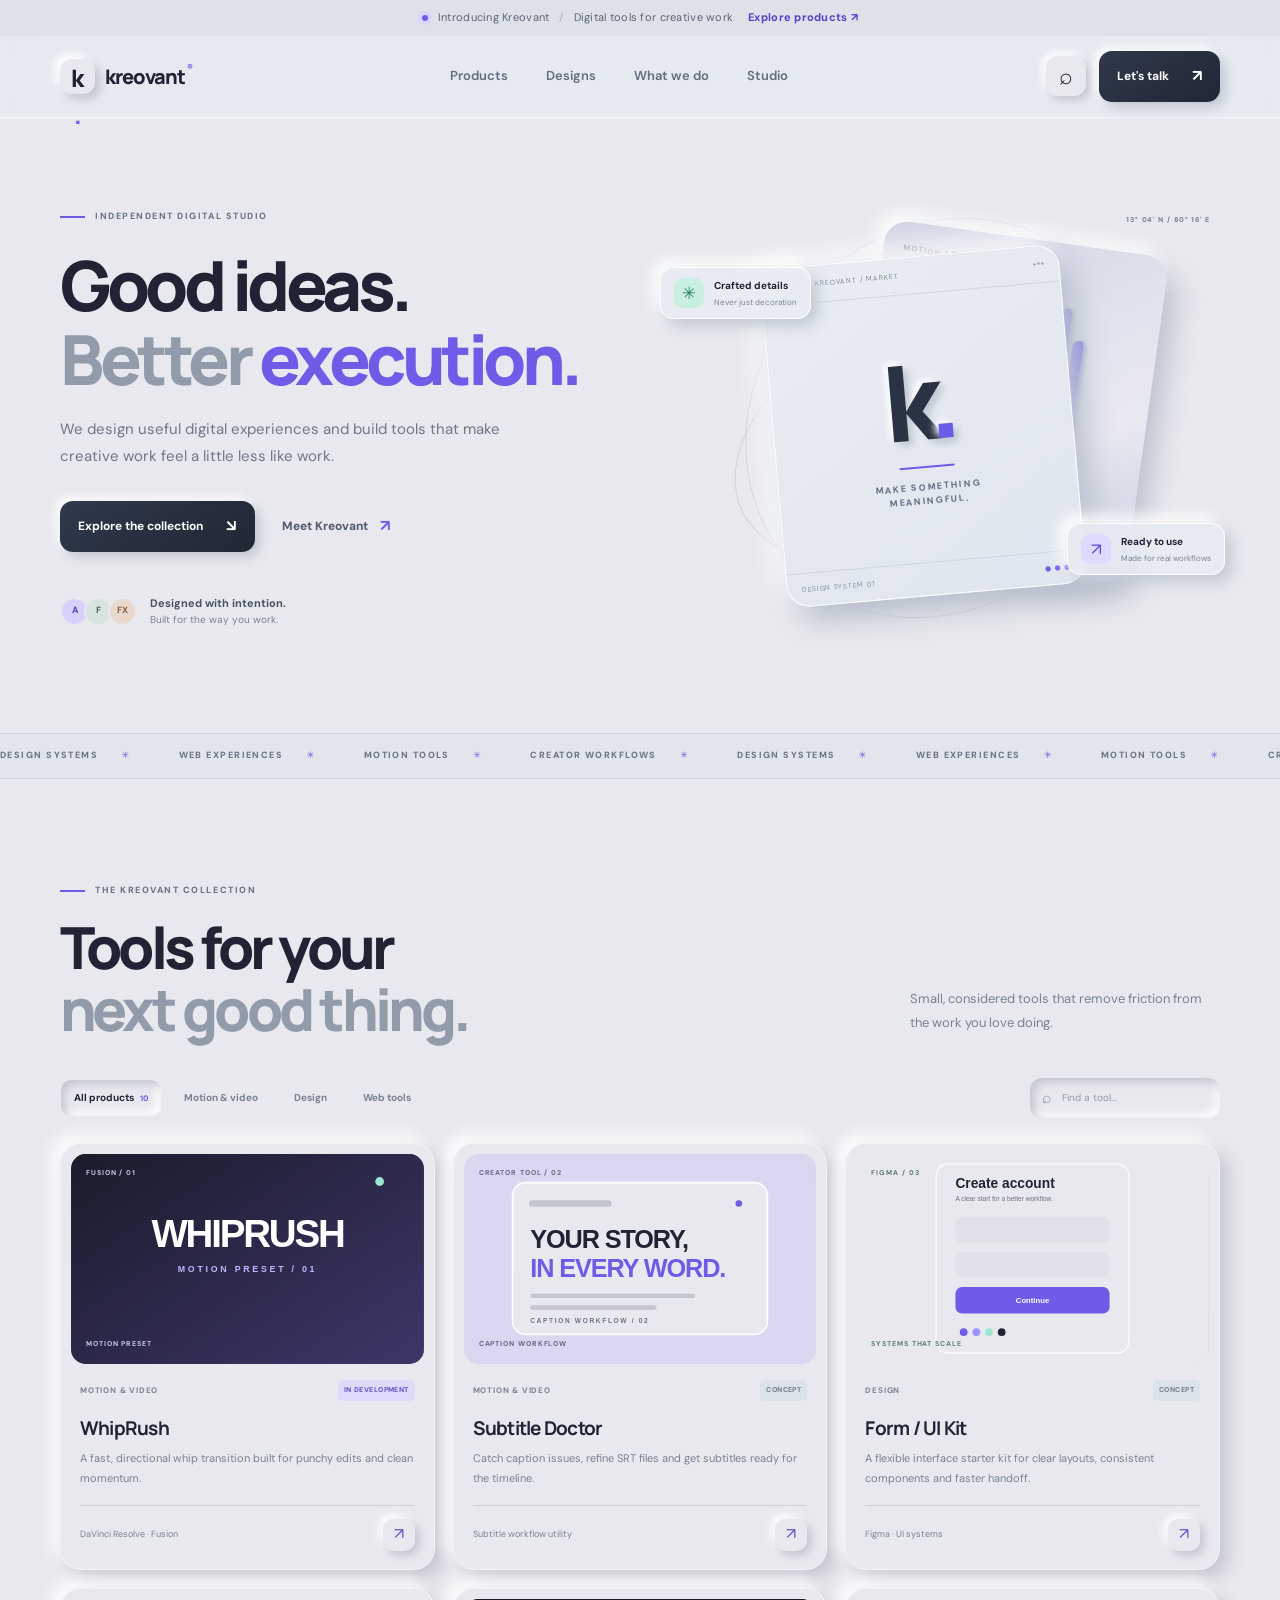
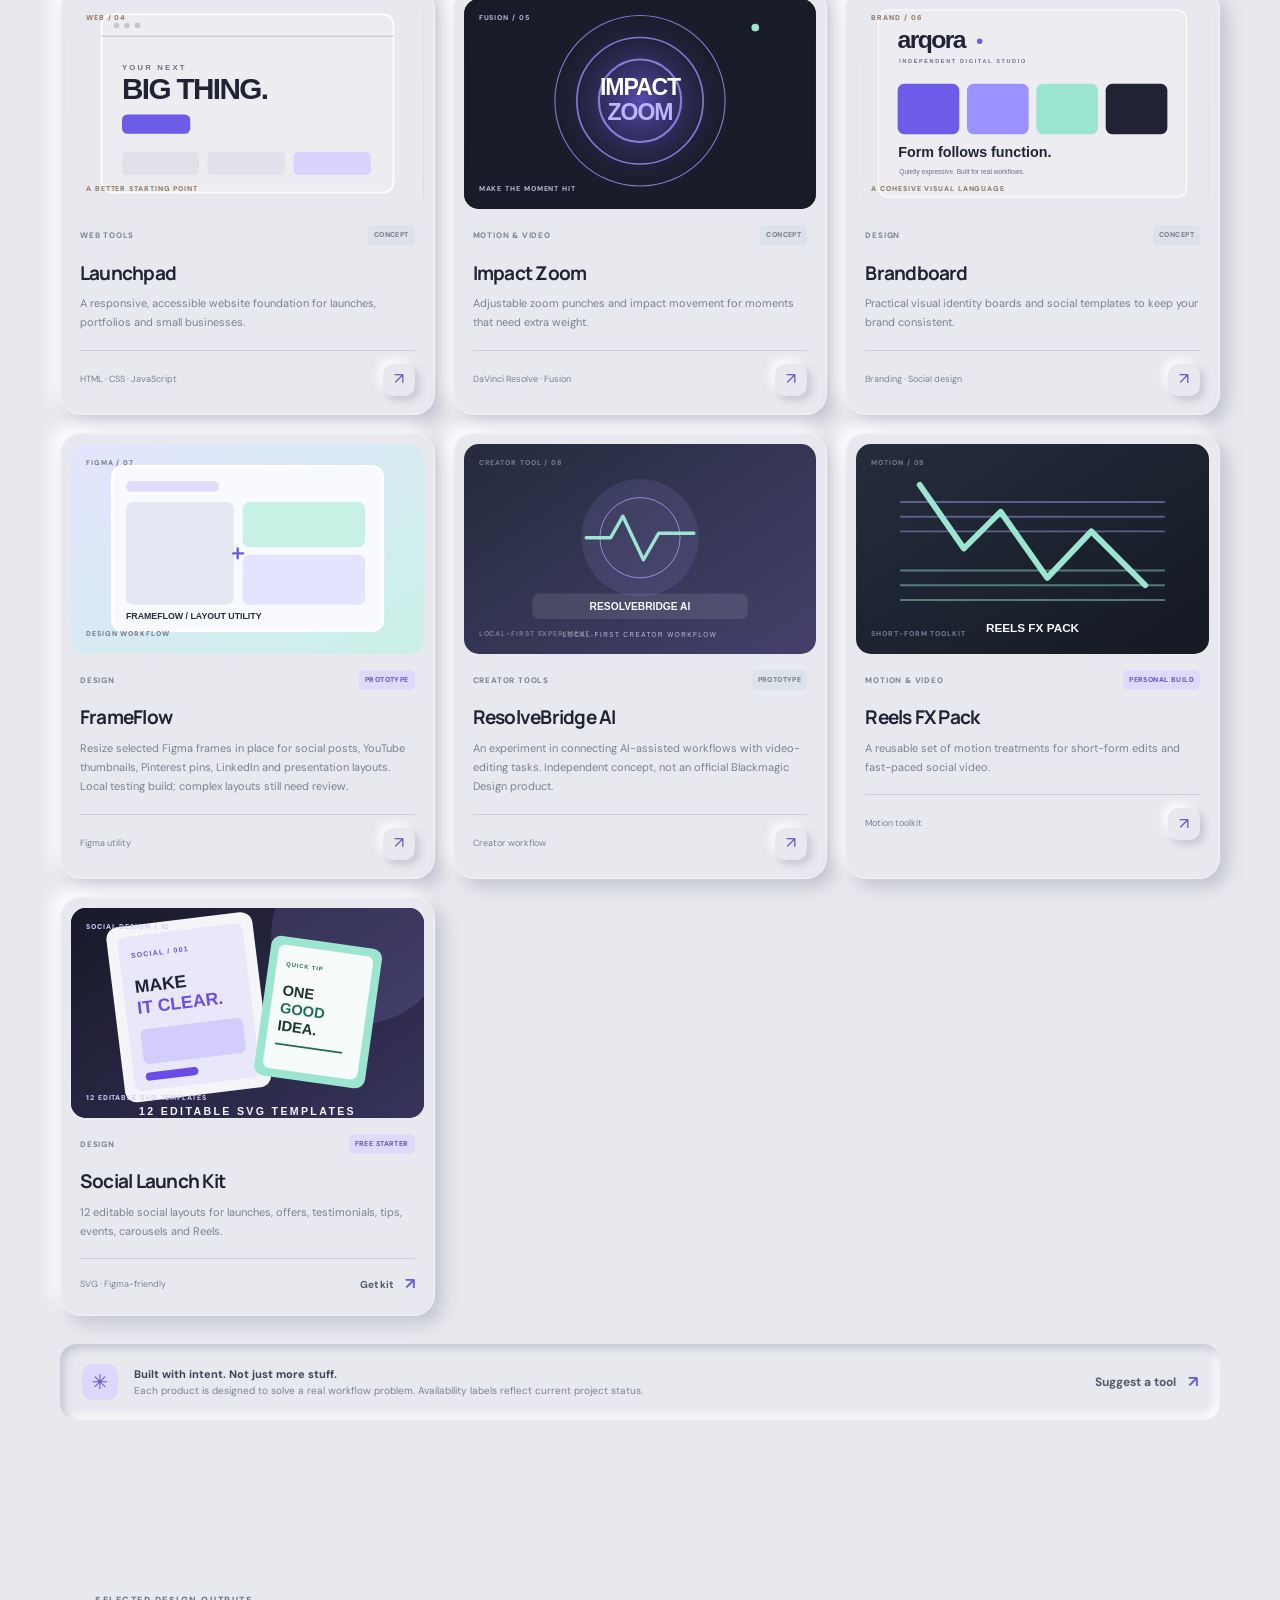
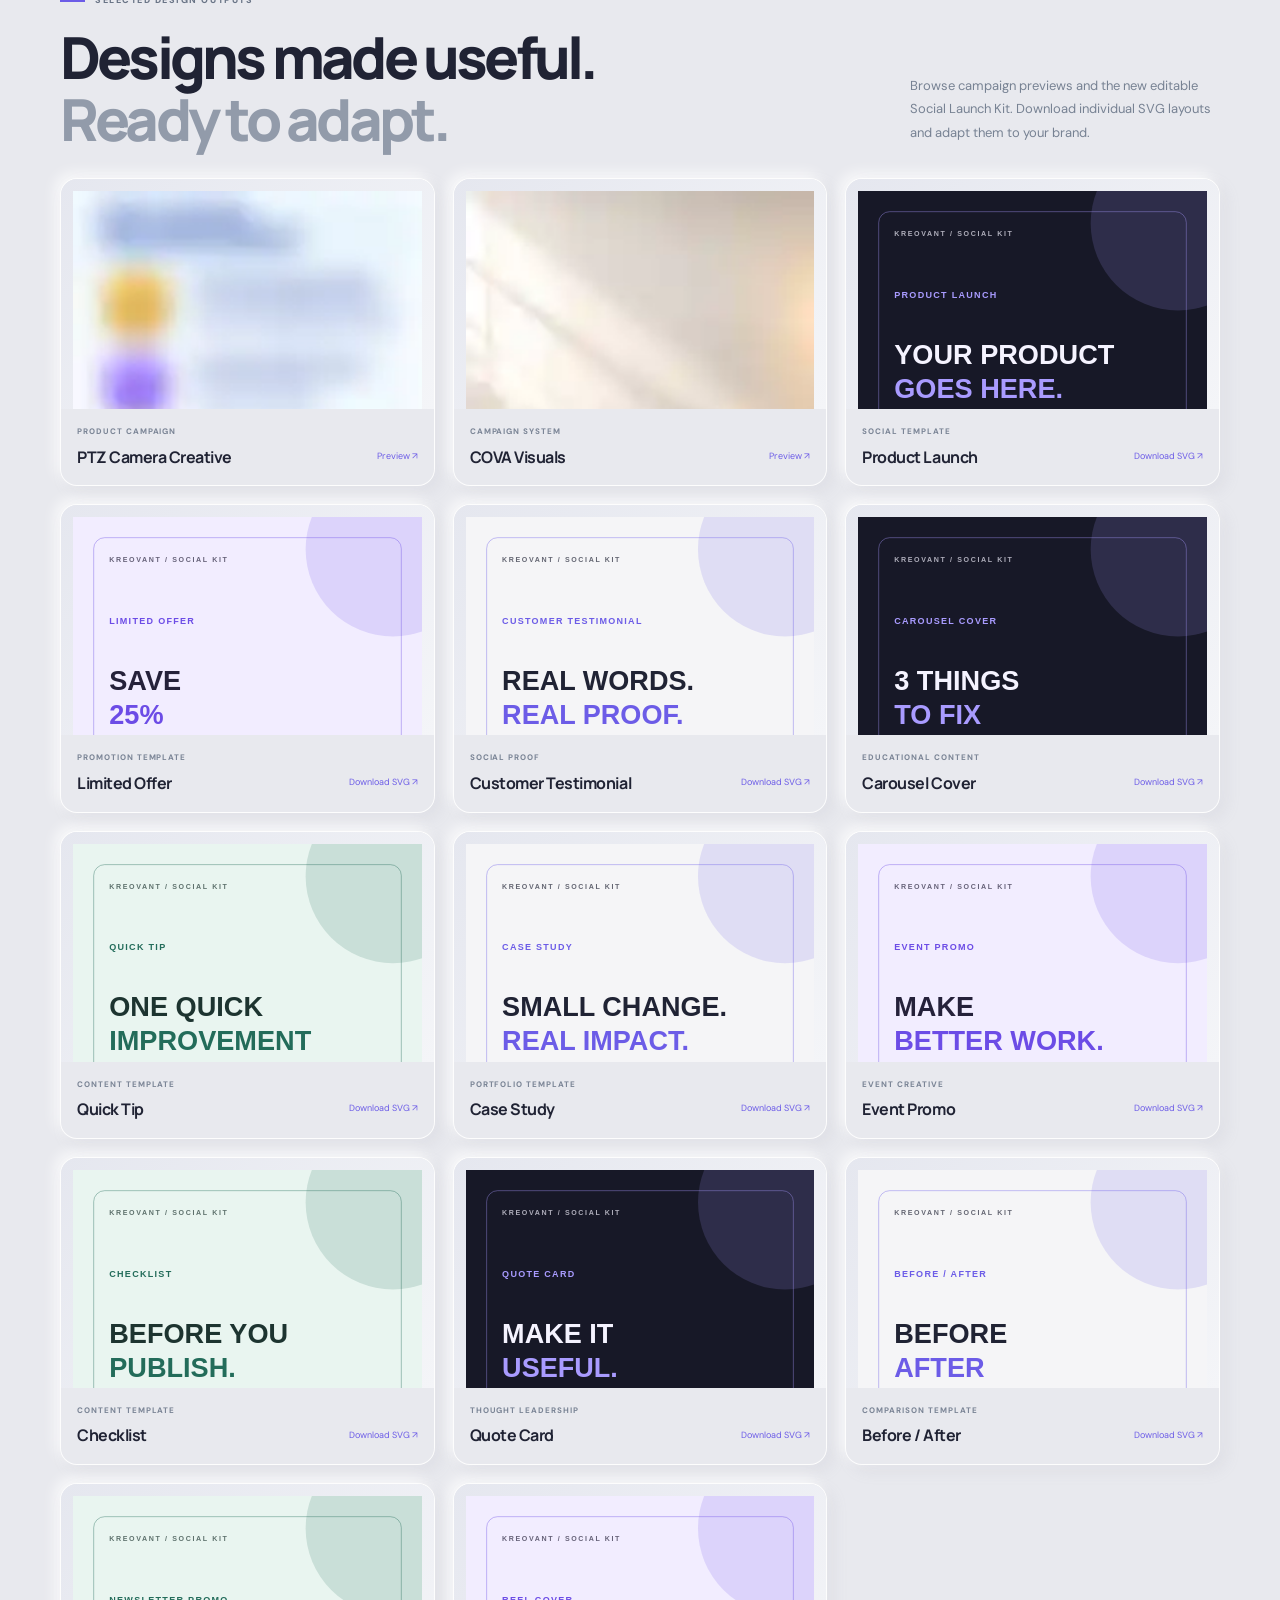
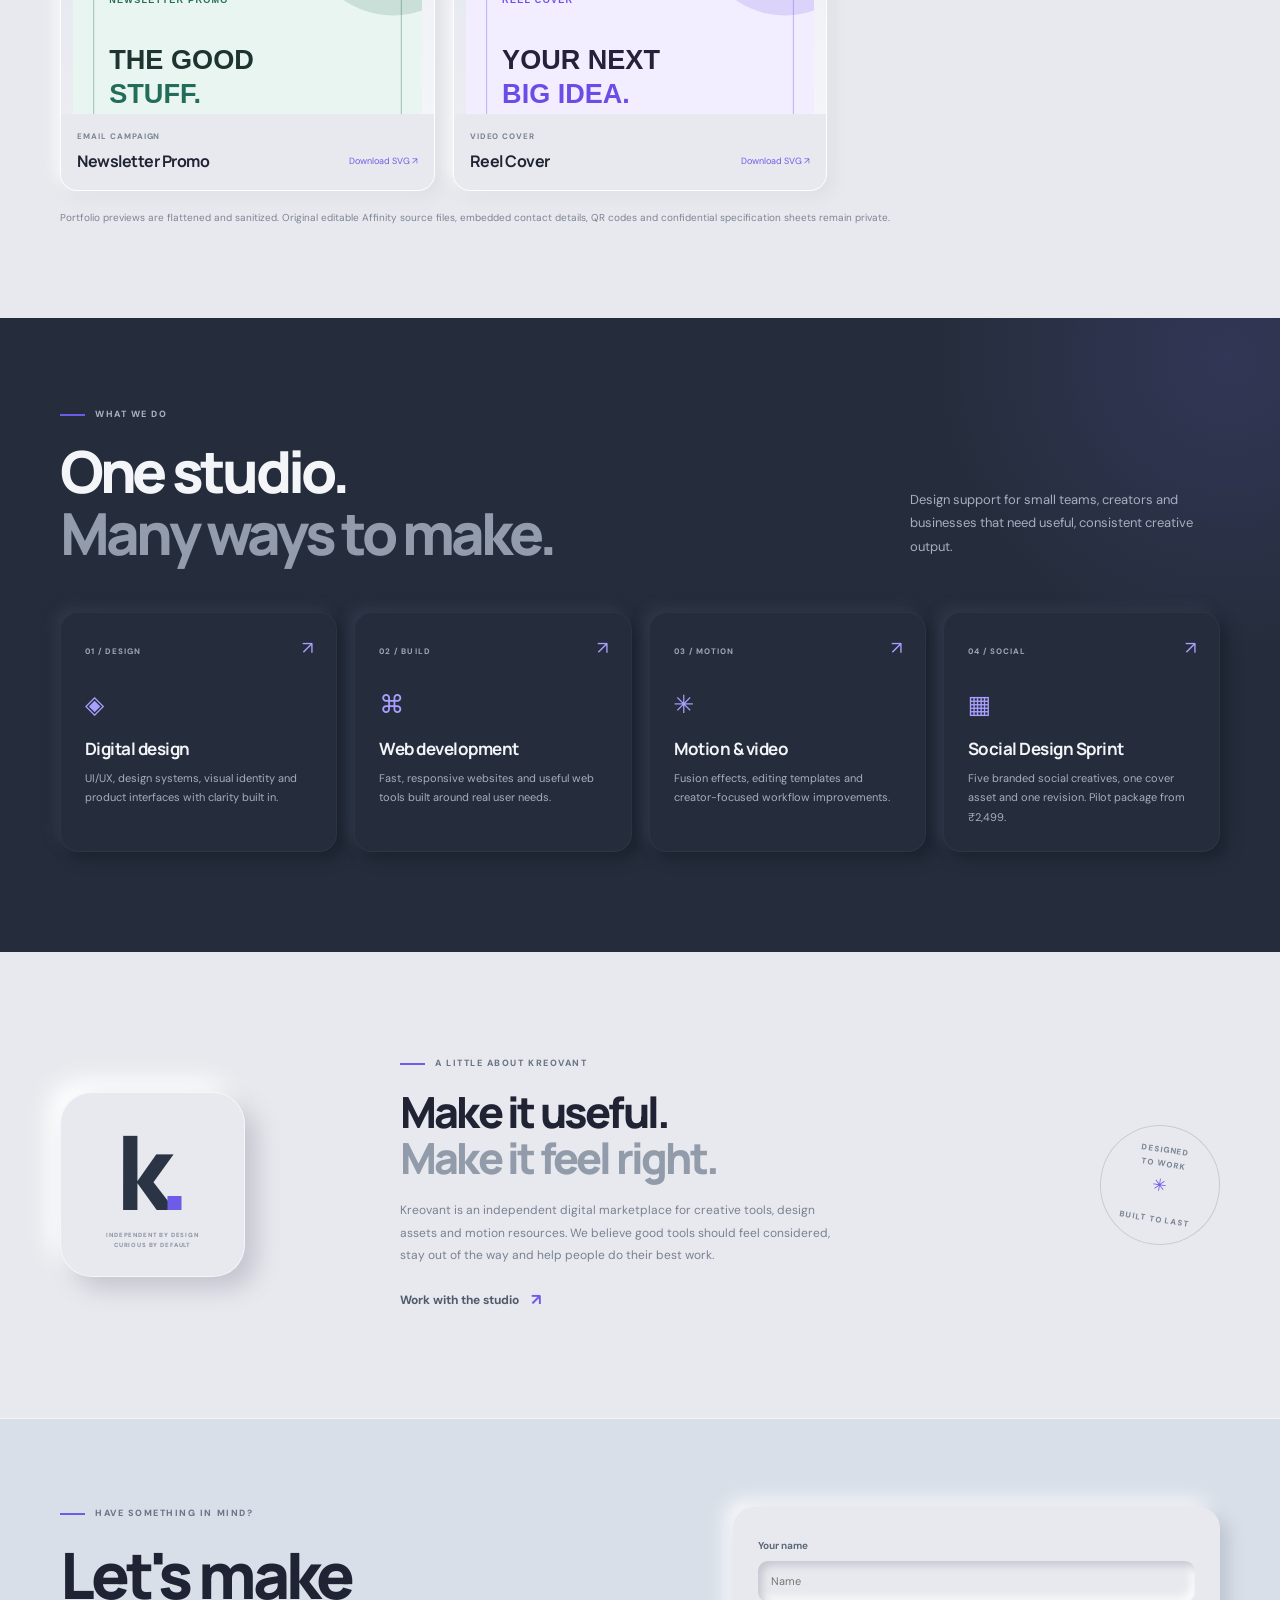
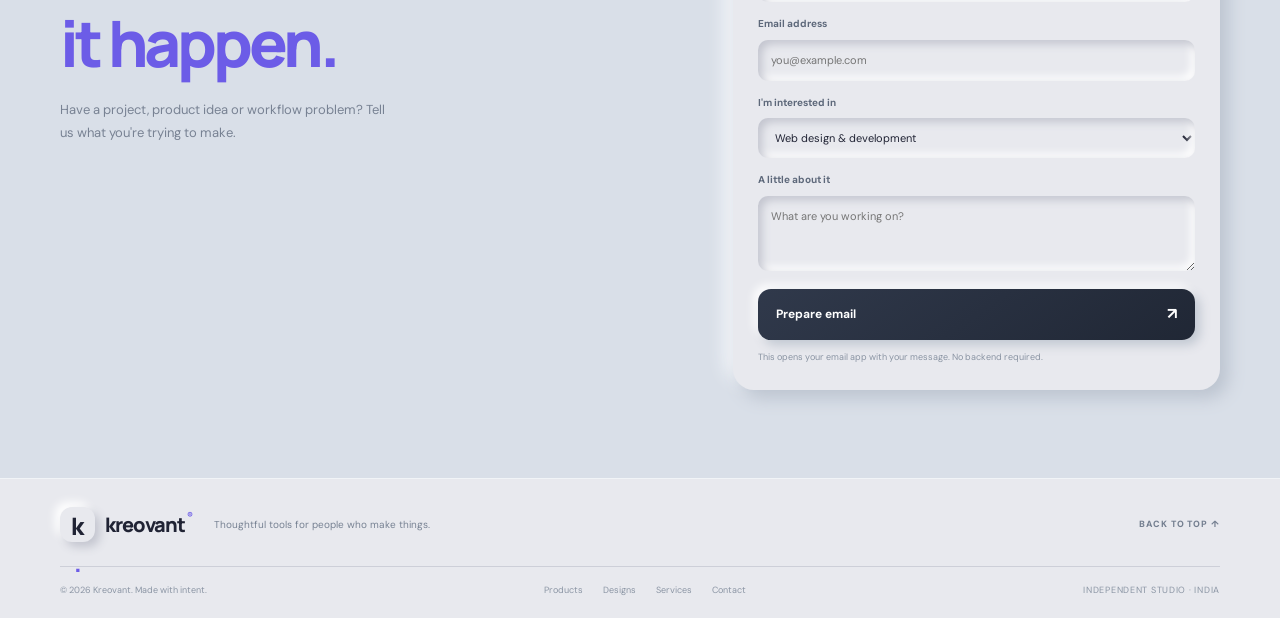
==== commit 7e72629c: "Update FrameFlow listing for v0.3.0 beta" ====
--- a/index.html
+++ b/index.html
@@ -66,7 +66,7 @@
     <article class="product-card" data-category="web" data-search="launchpad web starter responsive website landing page"><div class="product-visual visual-web"><img class="product-artwork" src="assets/products/launchpad.svg" alt="" loading="lazy" decoding="async"><span class="visual-tag">WEB / 04</span><span class="visual-foot">A BETTER STARTING POINT</span></div><div class="product-info"><div class="product-meta"><span class="product-category">WEB TOOLS</span><span class="status status-concept">CONCEPT</span></div><h3>Launchpad</h3><p>A responsive, accessible website foundation for launches, portfolios and small businesses.</p><div class="product-bottom"><span class="product-type">HTML · CSS · JavaScript</span><a href="#contact" class="round-arrow" aria-label="Ask about Launchpad">↗</a></div></div></article>
     <article class="product-card" data-category="motion" data-search="impact zoom resolve fusion zoom blur motion graphics"><div class="product-visual visual-impact"><img class="product-artwork" src="assets/products/impact-zoom.svg" alt="" loading="lazy" decoding="async"><span class="visual-tag">FUSION / 05</span><span class="visual-foot">MAKE THE MOMENT HIT</span></div><div class="product-info"><div class="product-meta"><span class="product-category">MOTION & VIDEO</span><span class="status status-concept">CONCEPT</span></div><h3>Impact Zoom</h3><p>Adjustable zoom punches and impact movement for moments that need extra weight.</p><div class="product-bottom"><span class="product-type">DaVinci Resolve · Fusion</span><a href="#contact" class="round-arrow" aria-label="Ask about Impact Zoom">↗</a></div></div></article>
     <article class="product-card" data-category="design" data-search="brandboard branding social media templates graphic design"><div class="product-visual visual-brand"><img class="product-artwork" src="assets/products/brandboard.svg" alt="" loading="lazy" decoding="async"><span class="visual-tag">BRAND / 06</span><span class="visual-foot">A COHESIVE VISUAL LANGUAGE</span></div><div class="product-info"><div class="product-meta"><span class="product-category">DESIGN</span><span class="status status-concept">CONCEPT</span></div><h3>Brandboard</h3><p>Practical visual identity boards and social templates to keep your brand consistent.</p><div class="product-bottom"><span class="product-type">Branding · Social design</span><a href="#contact" class="round-arrow" aria-label="Ask about Brandboard">↗</a></div></div></article>
-    <article class="product-card" data-category="design" data-search="frameflow figma frame resizing design workflow"><div class="product-visual visual-frameflow"><img class="product-artwork" src="assets/products/frameflow.svg" alt="" loading="lazy" decoding="async"><span class="visual-tag">FIGMA / 07</span><span class="visual-foot">DESIGN WORKFLOW</span></div><div class="product-info"><div class="product-meta"><span class="product-category">DESIGN</span><span class="status status-soon">PROTOTYPE</span></div><h3>FrameFlow</h3><p>A focused Figma utility for resizing selected frames and adapting layouts with less repetitive work.</p><div class="product-bottom"><span class="product-type">Figma utility</span><a href="#contact" class="round-arrow" aria-label="Ask about FrameFlow">↗</a></div></div></article>
+    <article class="product-card" data-category="design" data-search="frameflow figma frame resizing design workflow"><div class="product-visual visual-frameflow"><img class="product-artwork" src="assets/products/frameflow.svg" alt="" loading="lazy" decoding="async"><span class="visual-tag">FIGMA / 07</span><span class="visual-foot">DESIGN WORKFLOW</span></div><div class="product-info"><div class="product-meta"><span class="product-category">DESIGN</span><span class="status status-soon">PROTOTYPE</span></div><h3>FrameFlow</h3><p>Resize selected Figma frames in place for social posts, YouTube thumbnails, Pinterest pins, LinkedIn and presentation layouts. Local testing build; complex layouts still need review.</p><div class="product-bottom"><span class="product-type">Figma utility</span><a href="#contact" class="round-arrow" aria-label="Ask about FrameFlow beta">↗</a></div></div></article>
     <article class="product-card" data-category="motion" data-search="resolvebridge ai local first davinci resolve creator workflow"><div class="product-visual visual-bridge"><img class="product-artwork" src="assets/products/resolvebridge-ai.svg" alt="" loading="lazy" decoding="async"><span class="visual-tag">CREATOR TOOL / 08</span><span class="visual-foot">LOCAL-FIRST EXPERIMENT</span></div><div class="product-info"><div class="product-meta"><span class="product-category">CREATOR TOOLS</span><span class="status status-concept">PROTOTYPE</span></div><h3>ResolveBridge AI</h3><p>An experiment in connecting AI-assisted workflows with video-editing tasks. Independent concept, not an official Blackmagic Design product.</p><div class="product-bottom"><span class="product-type">Creator workflow</span><a href="#contact" class="round-arrow" aria-label="Ask about ResolveBridge AI">↗</a></div></div></article>
     <article class="product-card" data-category="motion" data-search="reels fx pack short form motion treatments video effects"><div class="product-visual visual-reels"><img class="product-artwork" src="assets/products/reels-fx-pack.svg" alt="" loading="lazy" decoding="async"><span class="visual-tag">MOTION / 09</span><span class="visual-foot">SHORT-FORM TOOLKIT</span></div><div class="product-info"><div class="product-meta"><span class="product-category">MOTION & VIDEO</span><span class="status status-soon">PERSONAL BUILD</span></div><h3>Reels FX Pack</h3><p>A reusable set of motion treatments for short-form edits and fast-paced social video.</p><div class="product-bottom"><span class="product-type">Motion toolkit</span><a href="#contact" class="round-arrow" aria-label="Ask about Reels FX Pack">↗</a></div></div></article>
     <article class="product-card" data-category="design" data-search="social launch kit editable svg instagram social media templates marketing launch offer testimonial carousel reel"><div class="product-visual visual-socialkit"><img class="product-artwork" src="assets/products/social-launch-kit.svg" alt="" loading="lazy" decoding="async"><span class="visual-tag">SOCIAL DESIGN / 10</span><span class="visual-foot">12 EDITABLE SVG TEMPLATES</span></div><div class="product-info"><div class="product-meta"><span class="product-category">DESIGN</span><span class="status status-soon">FREE STARTER</span></div><h3>Social Launch Kit</h3><p>12 editable social layouts for launches, offers, testimonials, tips, events, carousels and Reels.</p><div class="product-bottom"><span class="product-type">SVG · Figma-friendly</span><a href="social-launch-kit.html" class="text-link">Get kit <span>↗</span></a></div></div></article>
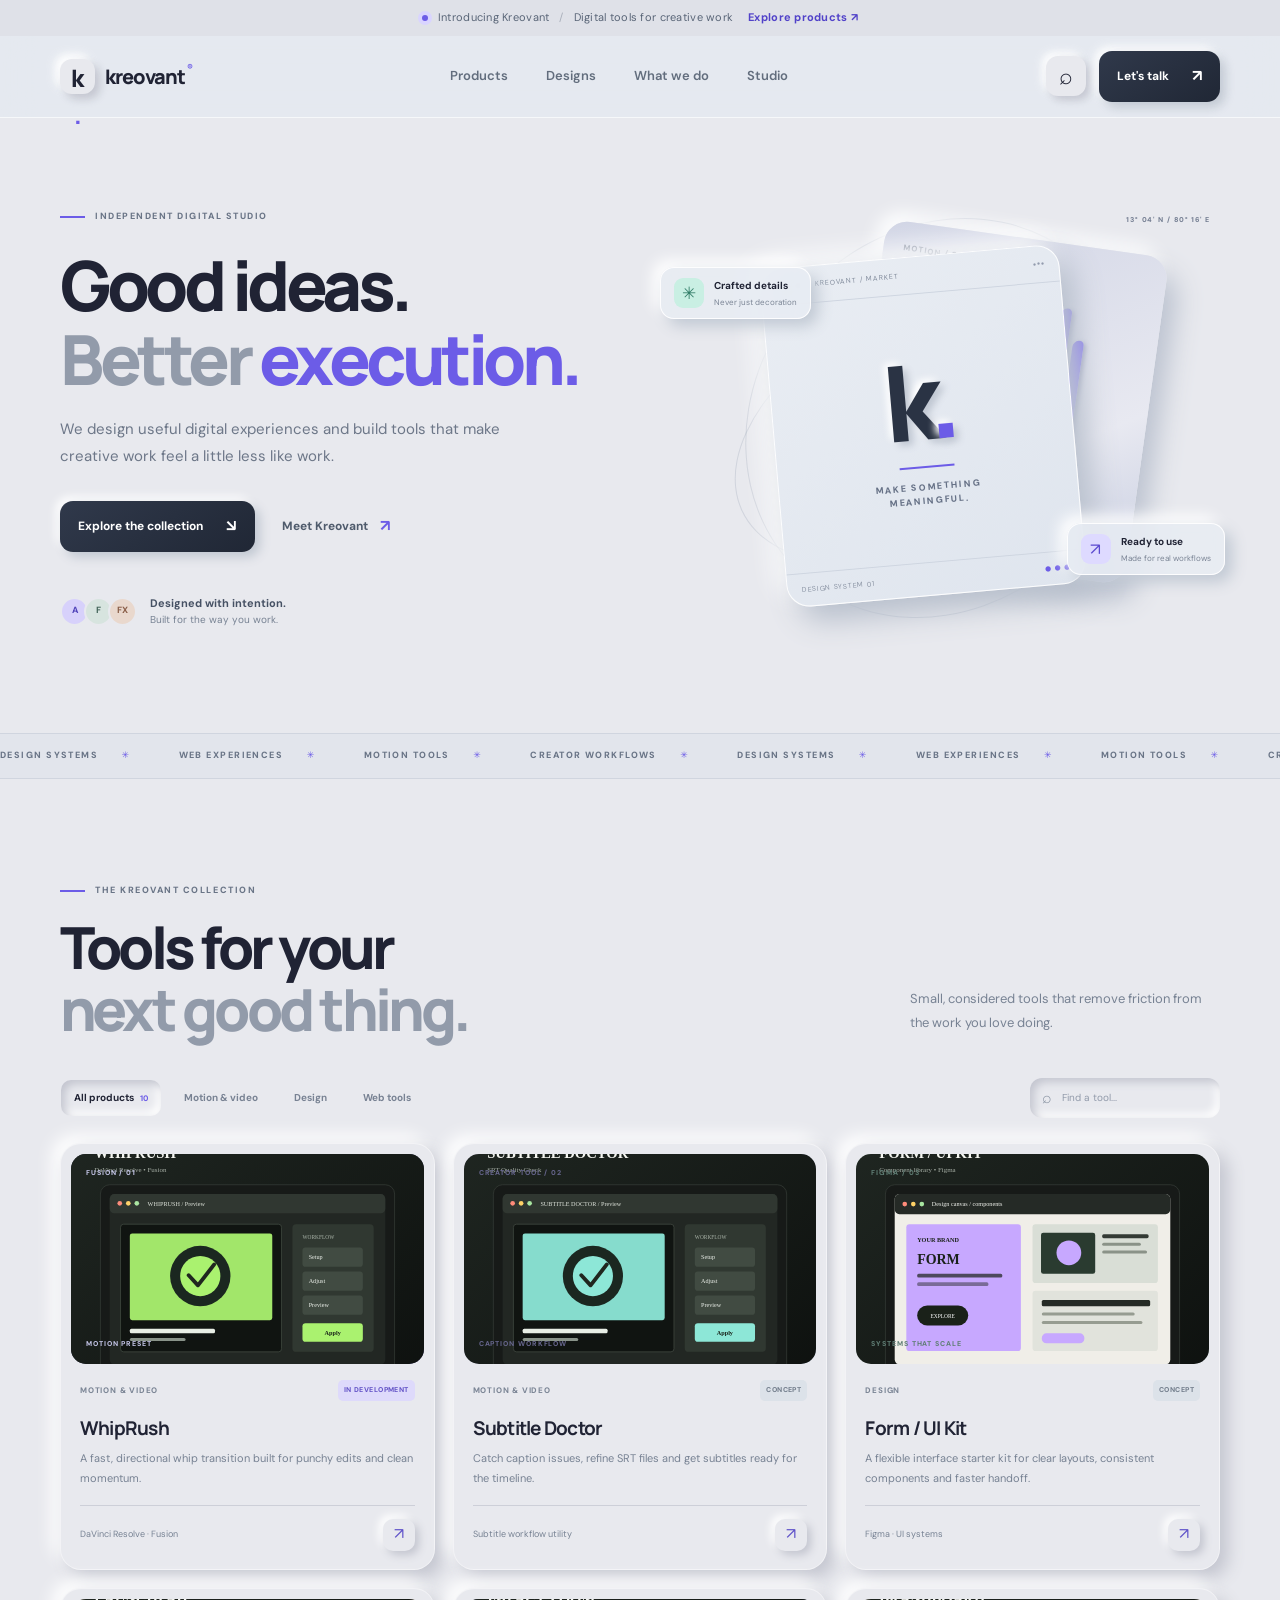
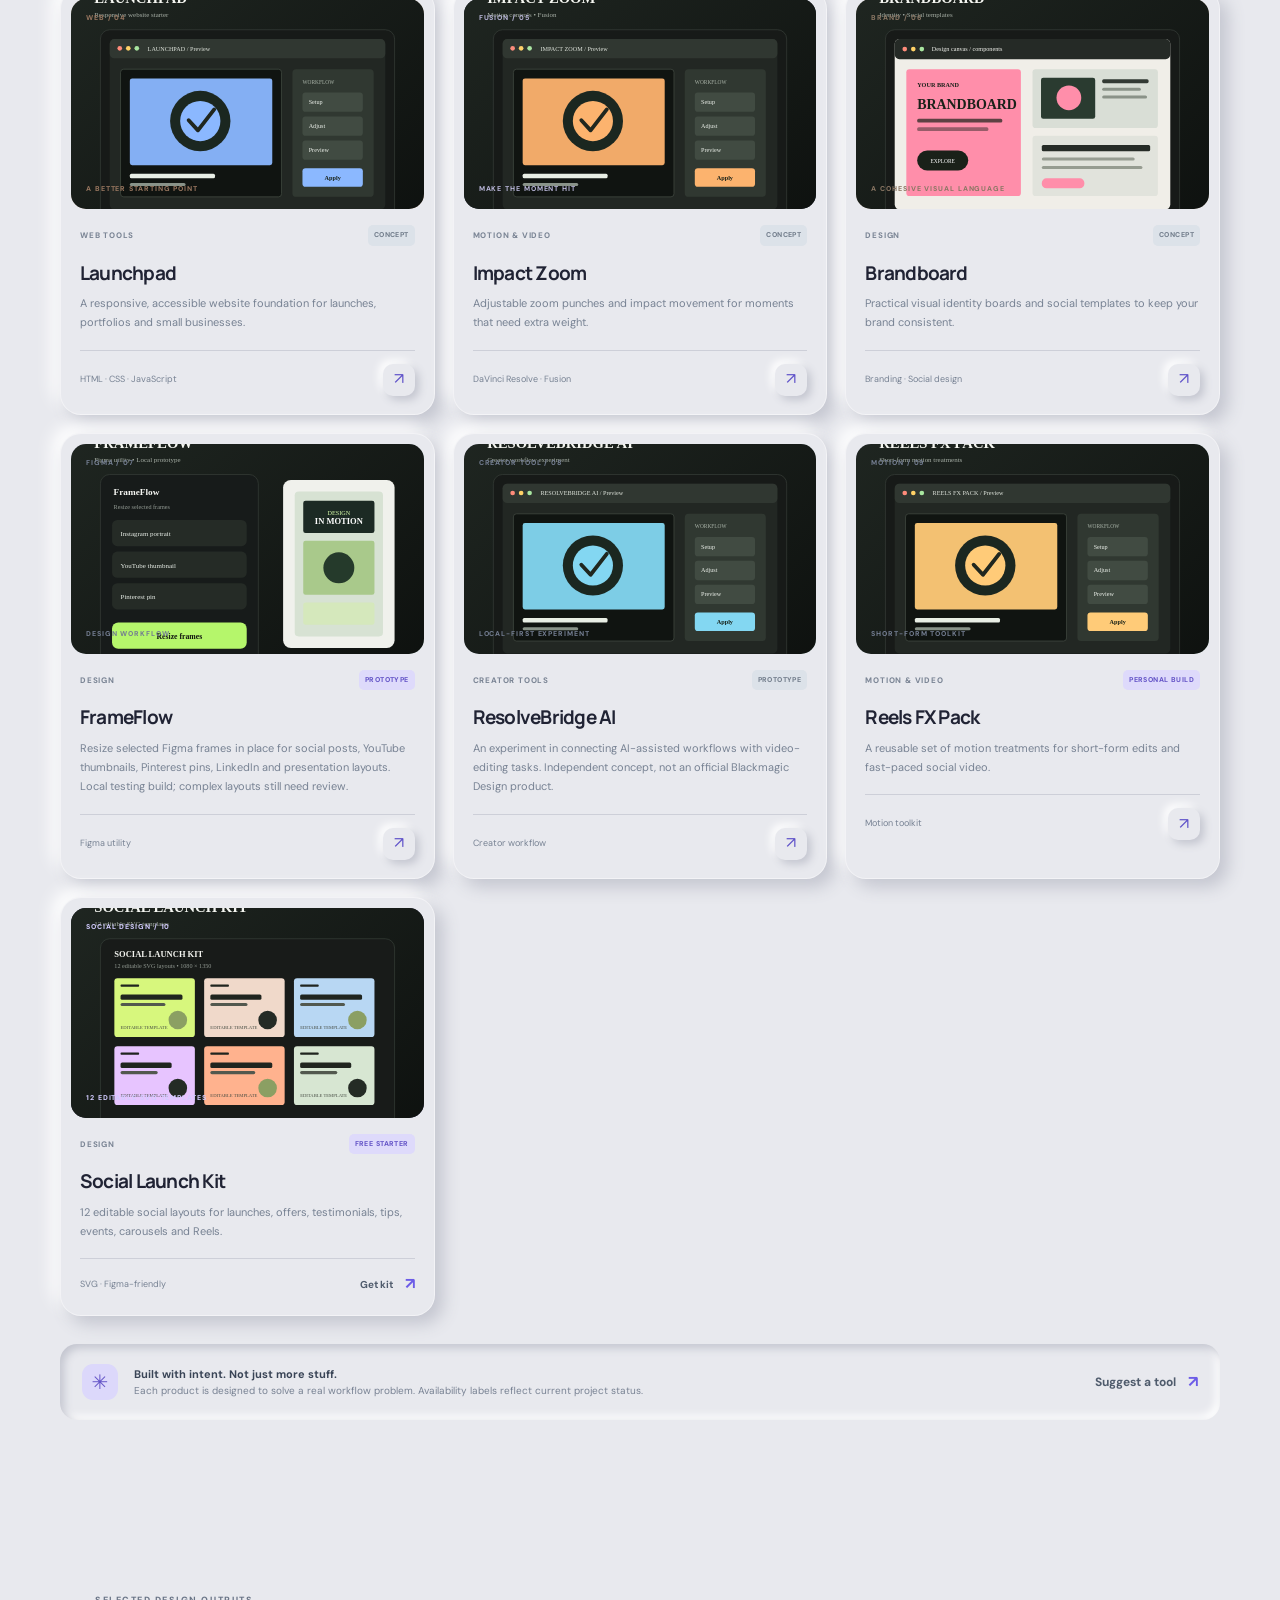
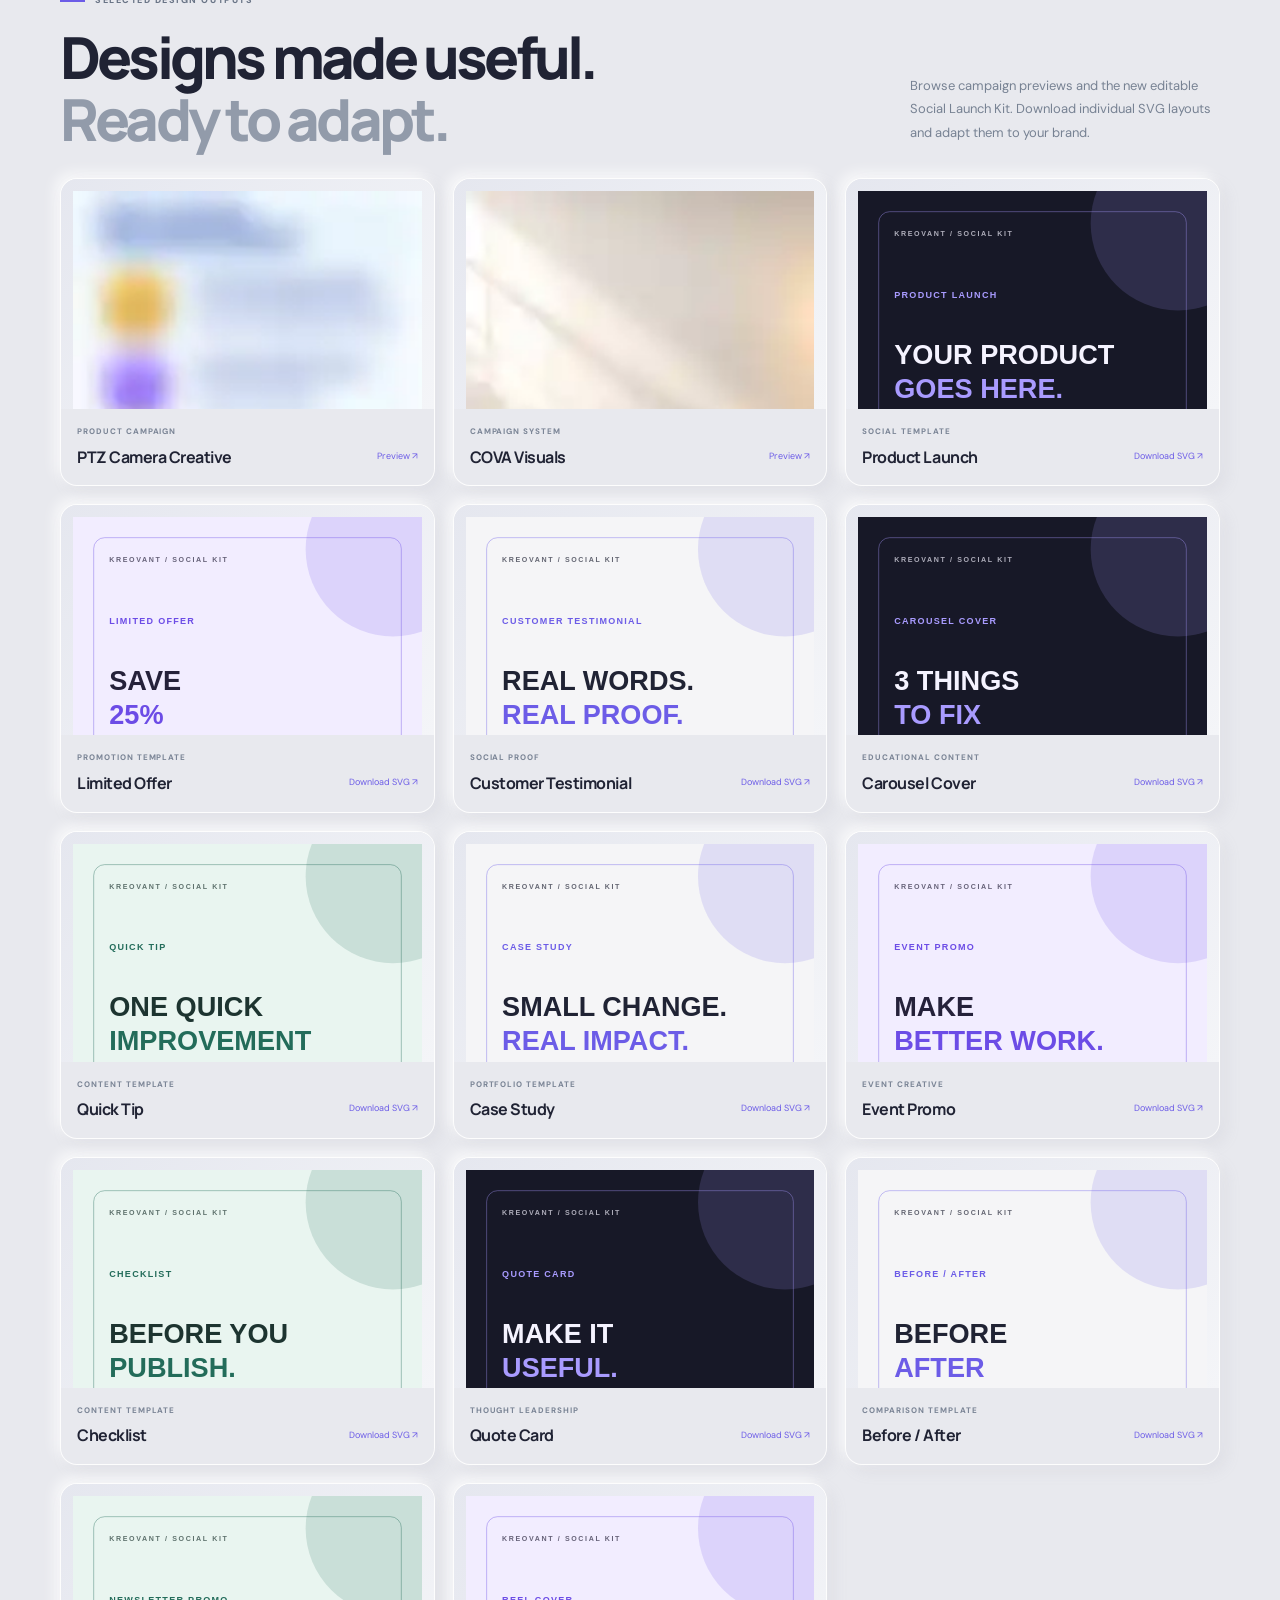
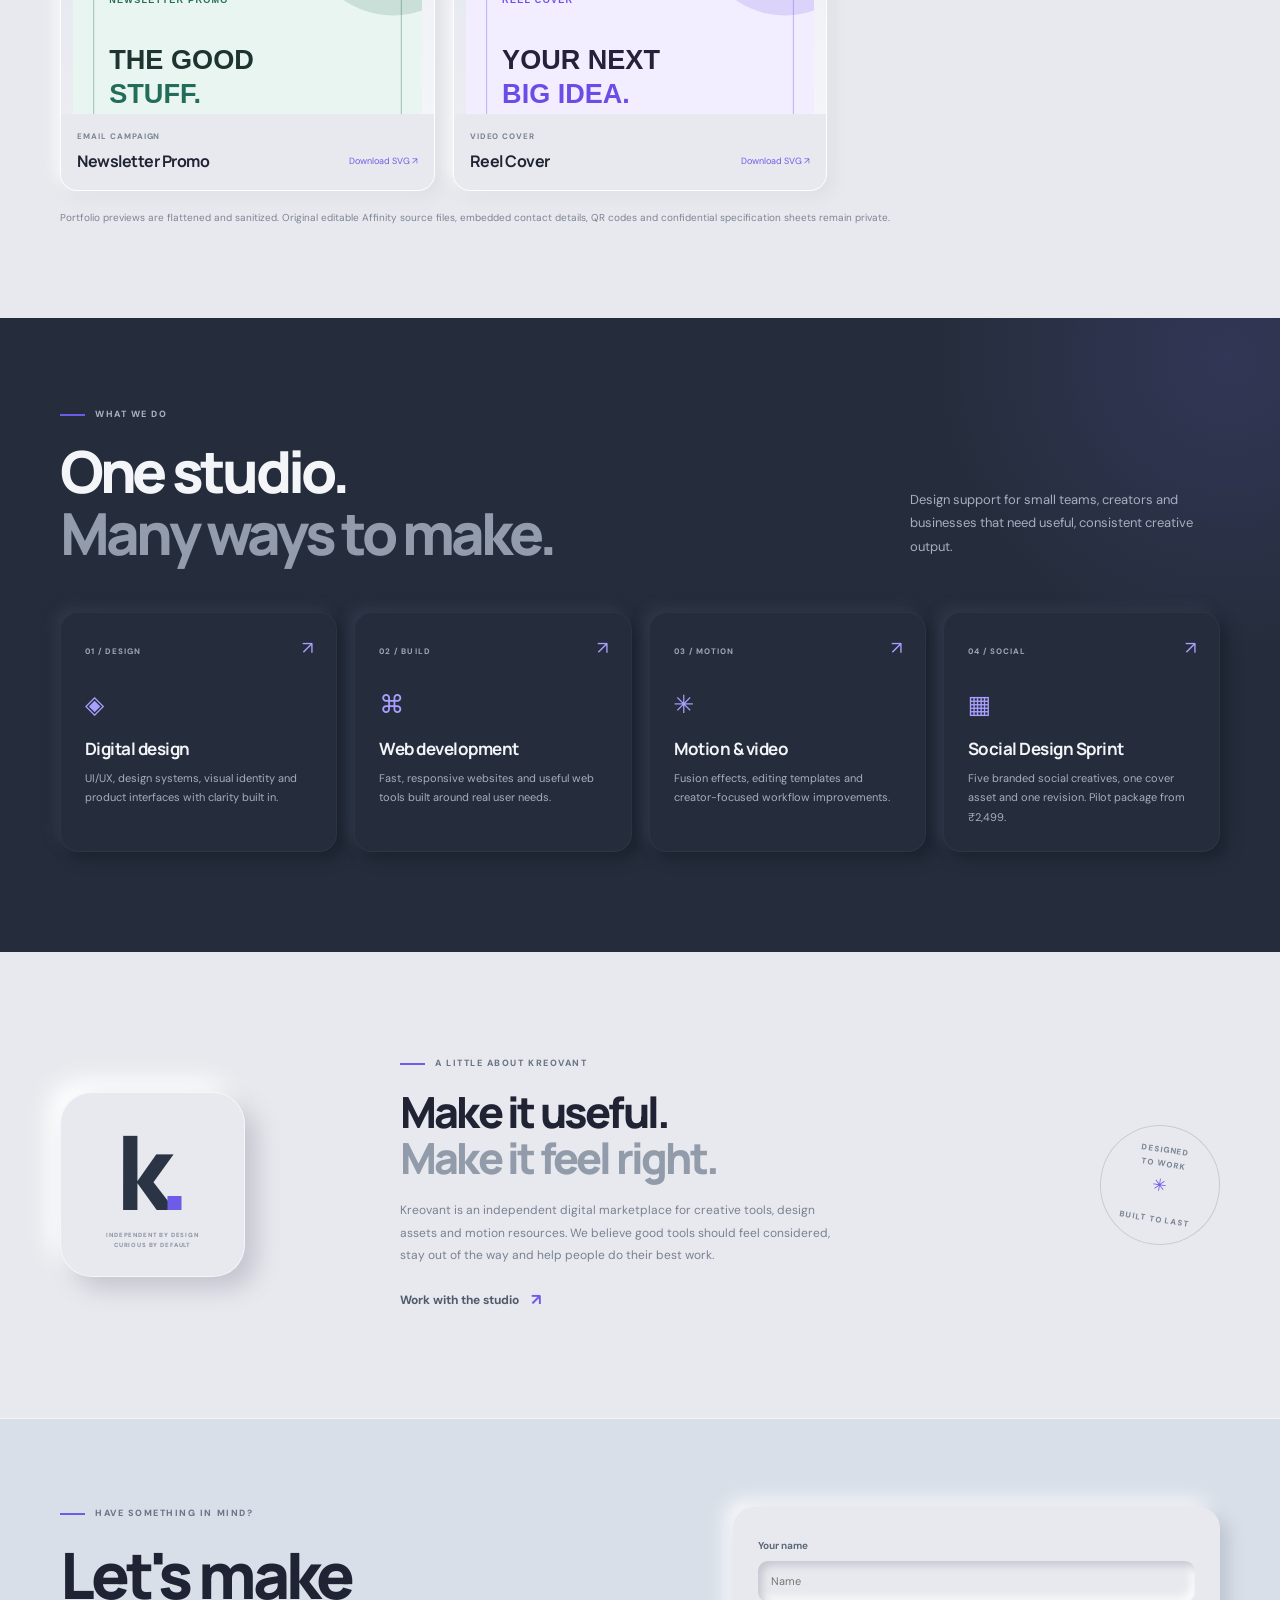
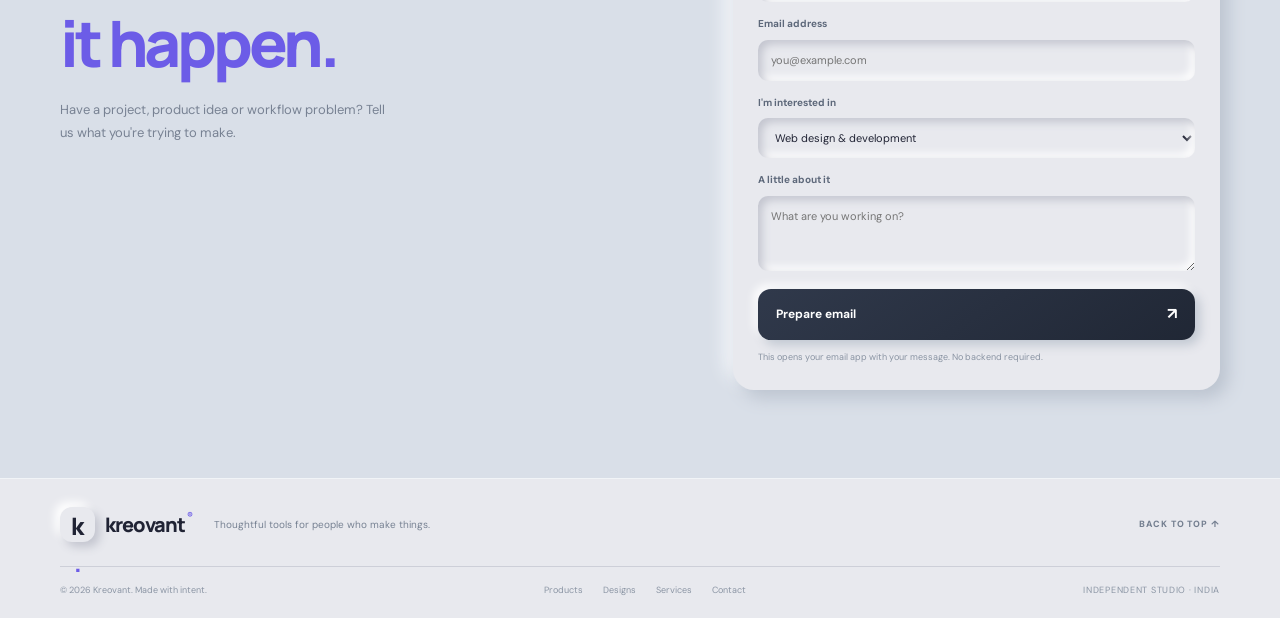
==== commit ebd842f4: "Replace product artwork placeholders with interface and design previews" ====
--- a/index.html
+++ b/index.html
@@ -60,16 +60,16 @@
   <div class="section-heading"><div><div class="eyebrow"><span class="eyebrow-line"></span> THE KREOVANT COLLECTION</div><h2>Tools for your<br><span class="headline-muted">next good thing.</span></h2></div><p>Small, considered tools that remove friction from the work you love doing.</p></div>
   <div class="product-toolbar"><div class="filter-list" role="group" aria-label="Filter products"><button class="filter-pill active" data-filter="all">All products <span>10</span></button><button class="filter-pill" data-filter="motion">Motion & video</button><button class="filter-pill" data-filter="design">Design</button><button class="filter-pill" data-filter="web">Web tools</button></div><label class="product-search"><span>⌕</span><input id="productSearch" type="search" placeholder="Find a tool..." aria-label="Search products"></label></div>
   <div class="product-grid" id="productGrid">
-    <article class="product-card" data-category="motion" data-search="whiprush fusion davinci resolve transition motion"><div class="product-visual visual-whip"><img class="product-artwork" src="assets/products/whiprush.svg" alt="" loading="lazy" decoding="async"><span class="visual-tag">FUSION / 01</span><span class="visual-foot">MOTION PRESET</span></div><div class="product-info"><div class="product-meta"><span class="product-category">MOTION & VIDEO</span><span class="status status-soon">IN DEVELOPMENT</span></div><h3>WhipRush</h3><p>A fast, directional whip transition built for punchy edits and clean momentum.</p><div class="product-bottom"><span class="product-type">DaVinci Resolve · Fusion</span><a href="#contact" class="round-arrow" aria-label="Ask about WhipRush">↗</a></div></div></article>
-    <article class="product-card" data-category="motion" data-search="subtitle doctor captions subtitle quality control srt"><div class="product-visual visual-subtitle"><img class="product-artwork" src="assets/products/subtitle-doctor.svg" alt="" loading="lazy" decoding="async"><span class="visual-tag">CREATOR TOOL / 02</span><span class="visual-foot">CAPTION WORKFLOW</span></div><div class="product-info"><div class="product-meta"><span class="product-category">MOTION & VIDEO</span><span class="status status-concept">CONCEPT</span></div><h3>Subtitle Doctor</h3><p>Catch caption issues, refine SRT files and get subtitles ready for the timeline.</p><div class="product-bottom"><span class="product-type">Subtitle workflow utility</span><a href="#contact" class="round-arrow" aria-label="Ask about Subtitle Doctor">↗</a></div></div></article>
-    <article class="product-card" data-category="design" data-search="form ui kit figma design system components"><div class="product-visual visual-form"><img class="product-artwork" src="assets/products/form-ui-kit.svg" alt="" loading="lazy" decoding="async"><span class="visual-tag">FIGMA / 03</span><span class="visual-foot">SYSTEMS THAT SCALE</span></div><div class="product-info"><div class="product-meta"><span class="product-category">DESIGN</span><span class="status status-concept">CONCEPT</span></div><h3>Form / UI Kit</h3><p>A flexible interface starter kit for clear layouts, consistent components and faster handoff.</p><div class="product-bottom"><span class="product-type">Figma · UI systems</span><a href="#contact" class="round-arrow" aria-label="Ask about Form UI Kit">↗</a></div></div></article>
-    <article class="product-card" data-category="web" data-search="launchpad web starter responsive website landing page"><div class="product-visual visual-web"><img class="product-artwork" src="assets/products/launchpad.svg" alt="" loading="lazy" decoding="async"><span class="visual-tag">WEB / 04</span><span class="visual-foot">A BETTER STARTING POINT</span></div><div class="product-info"><div class="product-meta"><span class="product-category">WEB TOOLS</span><span class="status status-concept">CONCEPT</span></div><h3>Launchpad</h3><p>A responsive, accessible website foundation for launches, portfolios and small businesses.</p><div class="product-bottom"><span class="product-type">HTML · CSS · JavaScript</span><a href="#contact" class="round-arrow" aria-label="Ask about Launchpad">↗</a></div></div></article>
-    <article class="product-card" data-category="motion" data-search="impact zoom resolve fusion zoom blur motion graphics"><div class="product-visual visual-impact"><img class="product-artwork" src="assets/products/impact-zoom.svg" alt="" loading="lazy" decoding="async"><span class="visual-tag">FUSION / 05</span><span class="visual-foot">MAKE THE MOMENT HIT</span></div><div class="product-info"><div class="product-meta"><span class="product-category">MOTION & VIDEO</span><span class="status status-concept">CONCEPT</span></div><h3>Impact Zoom</h3><p>Adjustable zoom punches and impact movement for moments that need extra weight.</p><div class="product-bottom"><span class="product-type">DaVinci Resolve · Fusion</span><a href="#contact" class="round-arrow" aria-label="Ask about Impact Zoom">↗</a></div></div></article>
-    <article class="product-card" data-category="design" data-search="brandboard branding social media templates graphic design"><div class="product-visual visual-brand"><img class="product-artwork" src="assets/products/brandboard.svg" alt="" loading="lazy" decoding="async"><span class="visual-tag">BRAND / 06</span><span class="visual-foot">A COHESIVE VISUAL LANGUAGE</span></div><div class="product-info"><div class="product-meta"><span class="product-category">DESIGN</span><span class="status status-concept">CONCEPT</span></div><h3>Brandboard</h3><p>Practical visual identity boards and social templates to keep your brand consistent.</p><div class="product-bottom"><span class="product-type">Branding · Social design</span><a href="#contact" class="round-arrow" aria-label="Ask about Brandboard">↗</a></div></div></article>
-    <article class="product-card" data-category="design" data-search="frameflow figma frame resizing design workflow"><div class="product-visual visual-frameflow"><img class="product-artwork" src="assets/products/frameflow.svg" alt="" loading="lazy" decoding="async"><span class="visual-tag">FIGMA / 07</span><span class="visual-foot">DESIGN WORKFLOW</span></div><div class="product-info"><div class="product-meta"><span class="product-category">DESIGN</span><span class="status status-soon">PROTOTYPE</span></div><h3>FrameFlow</h3><p>Resize selected Figma frames in place for social posts, YouTube thumbnails, Pinterest pins, LinkedIn and presentation layouts. Local testing build; complex layouts still need review.</p><div class="product-bottom"><span class="product-type">Figma utility</span><a href="#contact" class="round-arrow" aria-label="Ask about FrameFlow beta">↗</a></div></div></article>
-    <article class="product-card" data-category="motion" data-search="resolvebridge ai local first davinci resolve creator workflow"><div class="product-visual visual-bridge"><img class="product-artwork" src="assets/products/resolvebridge-ai.svg" alt="" loading="lazy" decoding="async"><span class="visual-tag">CREATOR TOOL / 08</span><span class="visual-foot">LOCAL-FIRST EXPERIMENT</span></div><div class="product-info"><div class="product-meta"><span class="product-category">CREATOR TOOLS</span><span class="status status-concept">PROTOTYPE</span></div><h3>ResolveBridge AI</h3><p>An experiment in connecting AI-assisted workflows with video-editing tasks. Independent concept, not an official Blackmagic Design product.</p><div class="product-bottom"><span class="product-type">Creator workflow</span><a href="#contact" class="round-arrow" aria-label="Ask about ResolveBridge AI">↗</a></div></div></article>
-    <article class="product-card" data-category="motion" data-search="reels fx pack short form motion treatments video effects"><div class="product-visual visual-reels"><img class="product-artwork" src="assets/products/reels-fx-pack.svg" alt="" loading="lazy" decoding="async"><span class="visual-tag">MOTION / 09</span><span class="visual-foot">SHORT-FORM TOOLKIT</span></div><div class="product-info"><div class="product-meta"><span class="product-category">MOTION & VIDEO</span><span class="status status-soon">PERSONAL BUILD</span></div><h3>Reels FX Pack</h3><p>A reusable set of motion treatments for short-form edits and fast-paced social video.</p><div class="product-bottom"><span class="product-type">Motion toolkit</span><a href="#contact" class="round-arrow" aria-label="Ask about Reels FX Pack">↗</a></div></div></article>
-    <article class="product-card" data-category="design" data-search="social launch kit editable svg instagram social media templates marketing launch offer testimonial carousel reel"><div class="product-visual visual-socialkit"><img class="product-artwork" src="assets/products/social-launch-kit.svg" alt="" loading="lazy" decoding="async"><span class="visual-tag">SOCIAL DESIGN / 10</span><span class="visual-foot">12 EDITABLE SVG TEMPLATES</span></div><div class="product-info"><div class="product-meta"><span class="product-category">DESIGN</span><span class="status status-soon">FREE STARTER</span></div><h3>Social Launch Kit</h3><p>12 editable social layouts for launches, offers, testimonials, tips, events, carousels and Reels.</p><div class="product-bottom"><span class="product-type">SVG · Figma-friendly</span><a href="social-launch-kit.html" class="text-link">Get kit <span>↗</span></a></div></div></article>
+    <article class="product-card" data-category="motion" data-search="whiprush fusion davinci resolve transition motion"><div class="product-visual visual-whip"><img class="product-artwork" src="assets/previews/whiprush-preview.svg" alt="Product interface preview" loading="lazy" decoding="async"><span class="visual-tag">FUSION / 01</span><span class="visual-foot">MOTION PRESET</span></div><div class="product-info"><div class="product-meta"><span class="product-category">MOTION & VIDEO</span><span class="status status-soon">IN DEVELOPMENT</span></div><h3>WhipRush</h3><p>A fast, directional whip transition built for punchy edits and clean momentum.</p><div class="product-bottom"><span class="product-type">DaVinci Resolve · Fusion</span><a href="#contact" class="round-arrow" aria-label="Ask about WhipRush">↗</a></div></div></article>
+    <article class="product-card" data-category="motion" data-search="subtitle doctor captions subtitle quality control srt"><div class="product-visual visual-subtitle"><img class="product-artwork" src="assets/previews/subtitle-doctor-preview.svg" alt="" loading="lazy" decoding="async"><span class="visual-tag">CREATOR TOOL / 02</span><span class="visual-foot">CAPTION WORKFLOW</span></div><div class="product-info"><div class="product-meta"><span class="product-category">MOTION & VIDEO</span><span class="status status-concept">CONCEPT</span></div><h3>Subtitle Doctor</h3><p>Catch caption issues, refine SRT files and get subtitles ready for the timeline.</p><div class="product-bottom"><span class="product-type">Subtitle workflow utility</span><a href="#contact" class="round-arrow" aria-label="Ask about Subtitle Doctor">↗</a></div></div></article>
+    <article class="product-card" data-category="design" data-search="form ui kit figma design system components"><div class="product-visual visual-form"><img class="product-artwork" src="assets/previews/form-ui-kit-preview.svg" alt="" loading="lazy" decoding="async"><span class="visual-tag">FIGMA / 03</span><span class="visual-foot">SYSTEMS THAT SCALE</span></div><div class="product-info"><div class="product-meta"><span class="product-category">DESIGN</span><span class="status status-concept">CONCEPT</span></div><h3>Form / UI Kit</h3><p>A flexible interface starter kit for clear layouts, consistent components and faster handoff.</p><div class="product-bottom"><span class="product-type">Figma · UI systems</span><a href="#contact" class="round-arrow" aria-label="Ask about Form UI Kit">↗</a></div></div></article>
+    <article class="product-card" data-category="web" data-search="launchpad web starter responsive website landing page"><div class="product-visual visual-web"><img class="product-artwork" src="assets/previews/launchpad-preview.svg" alt="" loading="lazy" decoding="async"><span class="visual-tag">WEB / 04</span><span class="visual-foot">A BETTER STARTING POINT</span></div><div class="product-info"><div class="product-meta"><span class="product-category">WEB TOOLS</span><span class="status status-concept">CONCEPT</span></div><h3>Launchpad</h3><p>A responsive, accessible website foundation for launches, portfolios and small businesses.</p><div class="product-bottom"><span class="product-type">HTML · CSS · JavaScript</span><a href="#contact" class="round-arrow" aria-label="Ask about Launchpad">↗</a></div></div></article>
+    <article class="product-card" data-category="motion" data-search="impact zoom resolve fusion zoom blur motion graphics"><div class="product-visual visual-impact"><img class="product-artwork" src="assets/previews/impact-zoom-preview.svg" alt="" loading="lazy" decoding="async"><span class="visual-tag">FUSION / 05</span><span class="visual-foot">MAKE THE MOMENT HIT</span></div><div class="product-info"><div class="product-meta"><span class="product-category">MOTION & VIDEO</span><span class="status status-concept">CONCEPT</span></div><h3>Impact Zoom</h3><p>Adjustable zoom punches and impact movement for moments that need extra weight.</p><div class="product-bottom"><span class="product-type">DaVinci Resolve · Fusion</span><a href="#contact" class="round-arrow" aria-label="Ask about Impact Zoom">↗</a></div></div></article>
+    <article class="product-card" data-category="design" data-search="brandboard branding social media templates graphic design"><div class="product-visual visual-brand"><img class="product-artwork" src="assets/previews/brandboard-preview.svg" alt="" loading="lazy" decoding="async"><span class="visual-tag">BRAND / 06</span><span class="visual-foot">A COHESIVE VISUAL LANGUAGE</span></div><div class="product-info"><div class="product-meta"><span class="product-category">DESIGN</span><span class="status status-concept">CONCEPT</span></div><h3>Brandboard</h3><p>Practical visual identity boards and social templates to keep your brand consistent.</p><div class="product-bottom"><span class="product-type">Branding · Social design</span><a href="#contact" class="round-arrow" aria-label="Ask about Brandboard">↗</a></div></div></article>
+    <article class="product-card" data-category="design" data-search="frameflow figma frame resizing design workflow"><div class="product-visual visual-frameflow"><img class="product-artwork" src="assets/previews/frameflow-preview.svg" alt="" loading="lazy" decoding="async"><span class="visual-tag">FIGMA / 07</span><span class="visual-foot">DESIGN WORKFLOW</span></div><div class="product-info"><div class="product-meta"><span class="product-category">DESIGN</span><span class="status status-soon">PROTOTYPE</span></div><h3>FrameFlow</h3><p>Resize selected Figma frames in place for social posts, YouTube thumbnails, Pinterest pins, LinkedIn and presentation layouts. Local testing build; complex layouts still need review.</p><div class="product-bottom"><span class="product-type">Figma utility</span><a href="#contact" class="round-arrow" aria-label="Ask about FrameFlow beta">↗</a></div></div></article>
+    <article class="product-card" data-category="motion" data-search="resolvebridge ai local first davinci resolve creator workflow"><div class="product-visual visual-bridge"><img class="product-artwork" src="assets/previews/resolvebridge-ai-preview.svg" alt="" loading="lazy" decoding="async"><span class="visual-tag">CREATOR TOOL / 08</span><span class="visual-foot">LOCAL-FIRST EXPERIMENT</span></div><div class="product-info"><div class="product-meta"><span class="product-category">CREATOR TOOLS</span><span class="status status-concept">PROTOTYPE</span></div><h3>ResolveBridge AI</h3><p>An experiment in connecting AI-assisted workflows with video-editing tasks. Independent concept, not an official Blackmagic Design product.</p><div class="product-bottom"><span class="product-type">Creator workflow</span><a href="#contact" class="round-arrow" aria-label="Ask about ResolveBridge AI">↗</a></div></div></article>
+    <article class="product-card" data-category="motion" data-search="reels fx pack short form motion treatments video effects"><div class="product-visual visual-reels"><img class="product-artwork" src="assets/previews/reels-fx-pack-preview.svg" alt="" loading="lazy" decoding="async"><span class="visual-tag">MOTION / 09</span><span class="visual-foot">SHORT-FORM TOOLKIT</span></div><div class="product-info"><div class="product-meta"><span class="product-category">MOTION & VIDEO</span><span class="status status-soon">PERSONAL BUILD</span></div><h3>Reels FX Pack</h3><p>A reusable set of motion treatments for short-form edits and fast-paced social video.</p><div class="product-bottom"><span class="product-type">Motion toolkit</span><a href="#contact" class="round-arrow" aria-label="Ask about Reels FX Pack">↗</a></div></div></article>
+    <article class="product-card" data-category="design" data-search="social launch kit editable svg instagram social media templates marketing launch offer testimonial carousel reel"><div class="product-visual visual-socialkit"><img class="product-artwork" src="assets/previews/social-launch-kit-preview.svg" alt="" loading="lazy" decoding="async"><span class="visual-tag">SOCIAL DESIGN / 10</span><span class="visual-foot">12 EDITABLE SVG TEMPLATES</span></div><div class="product-info"><div class="product-meta"><span class="product-category">DESIGN</span><span class="status status-soon">FREE STARTER</span></div><h3>Social Launch Kit</h3><p>12 editable social layouts for launches, offers, testimonials, tips, events, carousels and Reels.</p><div class="product-bottom"><span class="product-type">SVG · Figma-friendly</span><a href="social-launch-kit.html" class="text-link">Get kit <span>↗</span></a></div></div></article>
   </div>
   <div class="empty-state" id="emptyState" hidden><span>⌕</span><h3>No matching tools</h3><p>Try another search or choose a different category.</p><button class="button button-soft" id="resetFilters">Reset filters</button></div>
   <div class="collection-note"><span class="note-icon">✳</span><p><strong>Built with intent. Not just more stuff.</strong><br>Each product is designed to solve a real workflow problem. Availability labels reflect current project status.</p><a href="#contact" class="text-link">Suggest a tool <span>↗</span></a></div>
